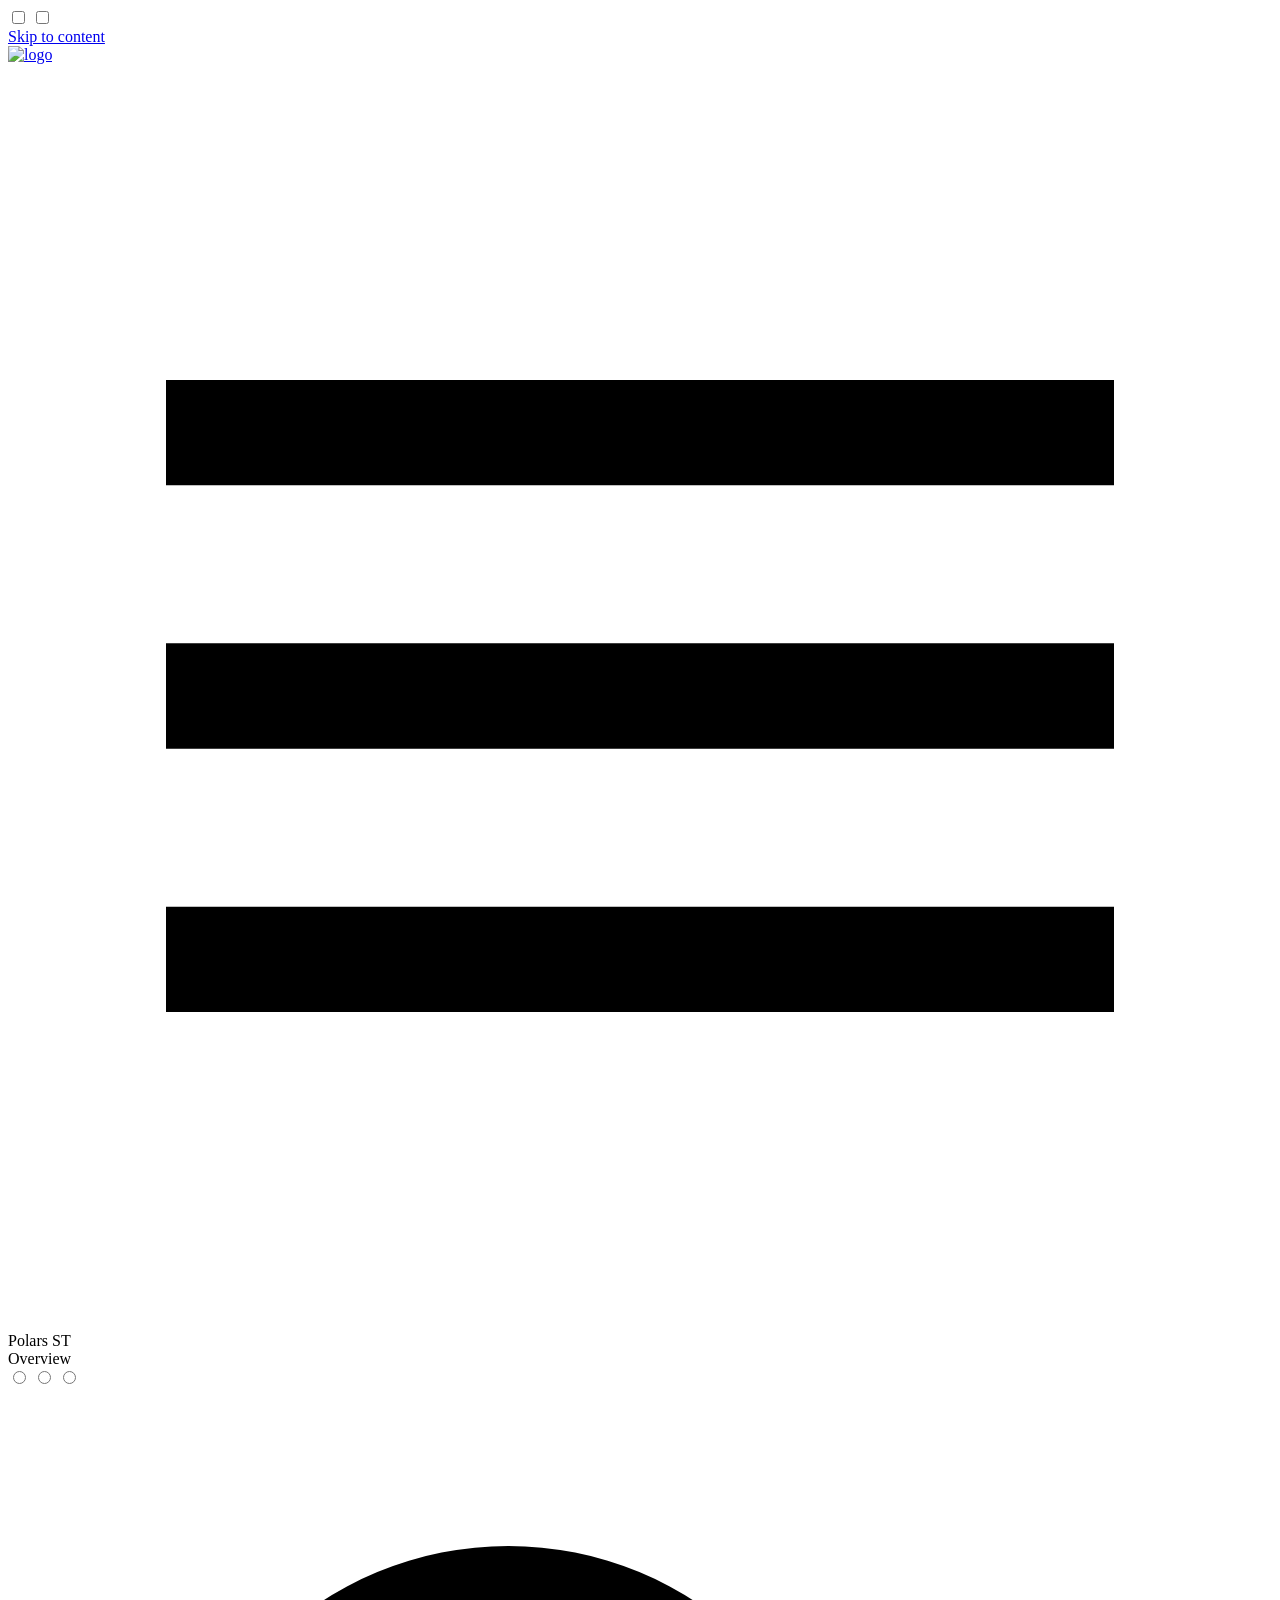
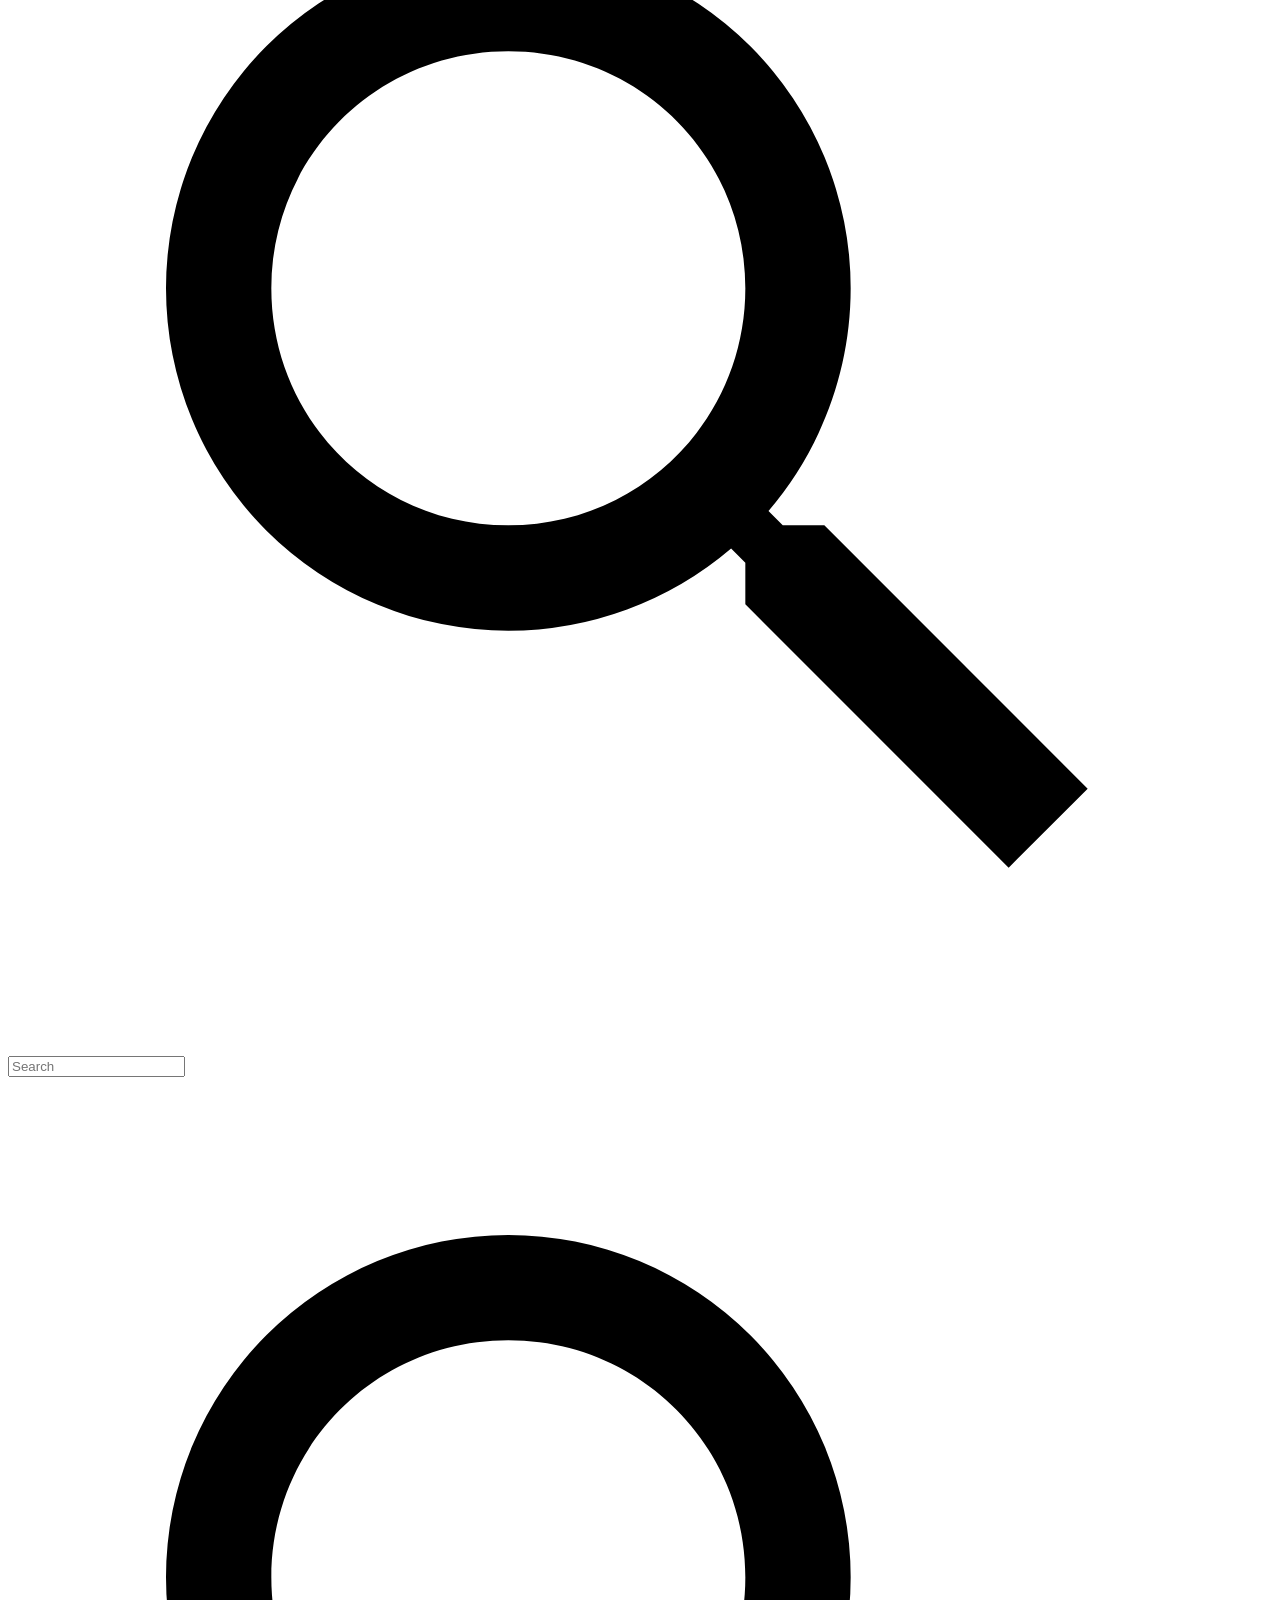
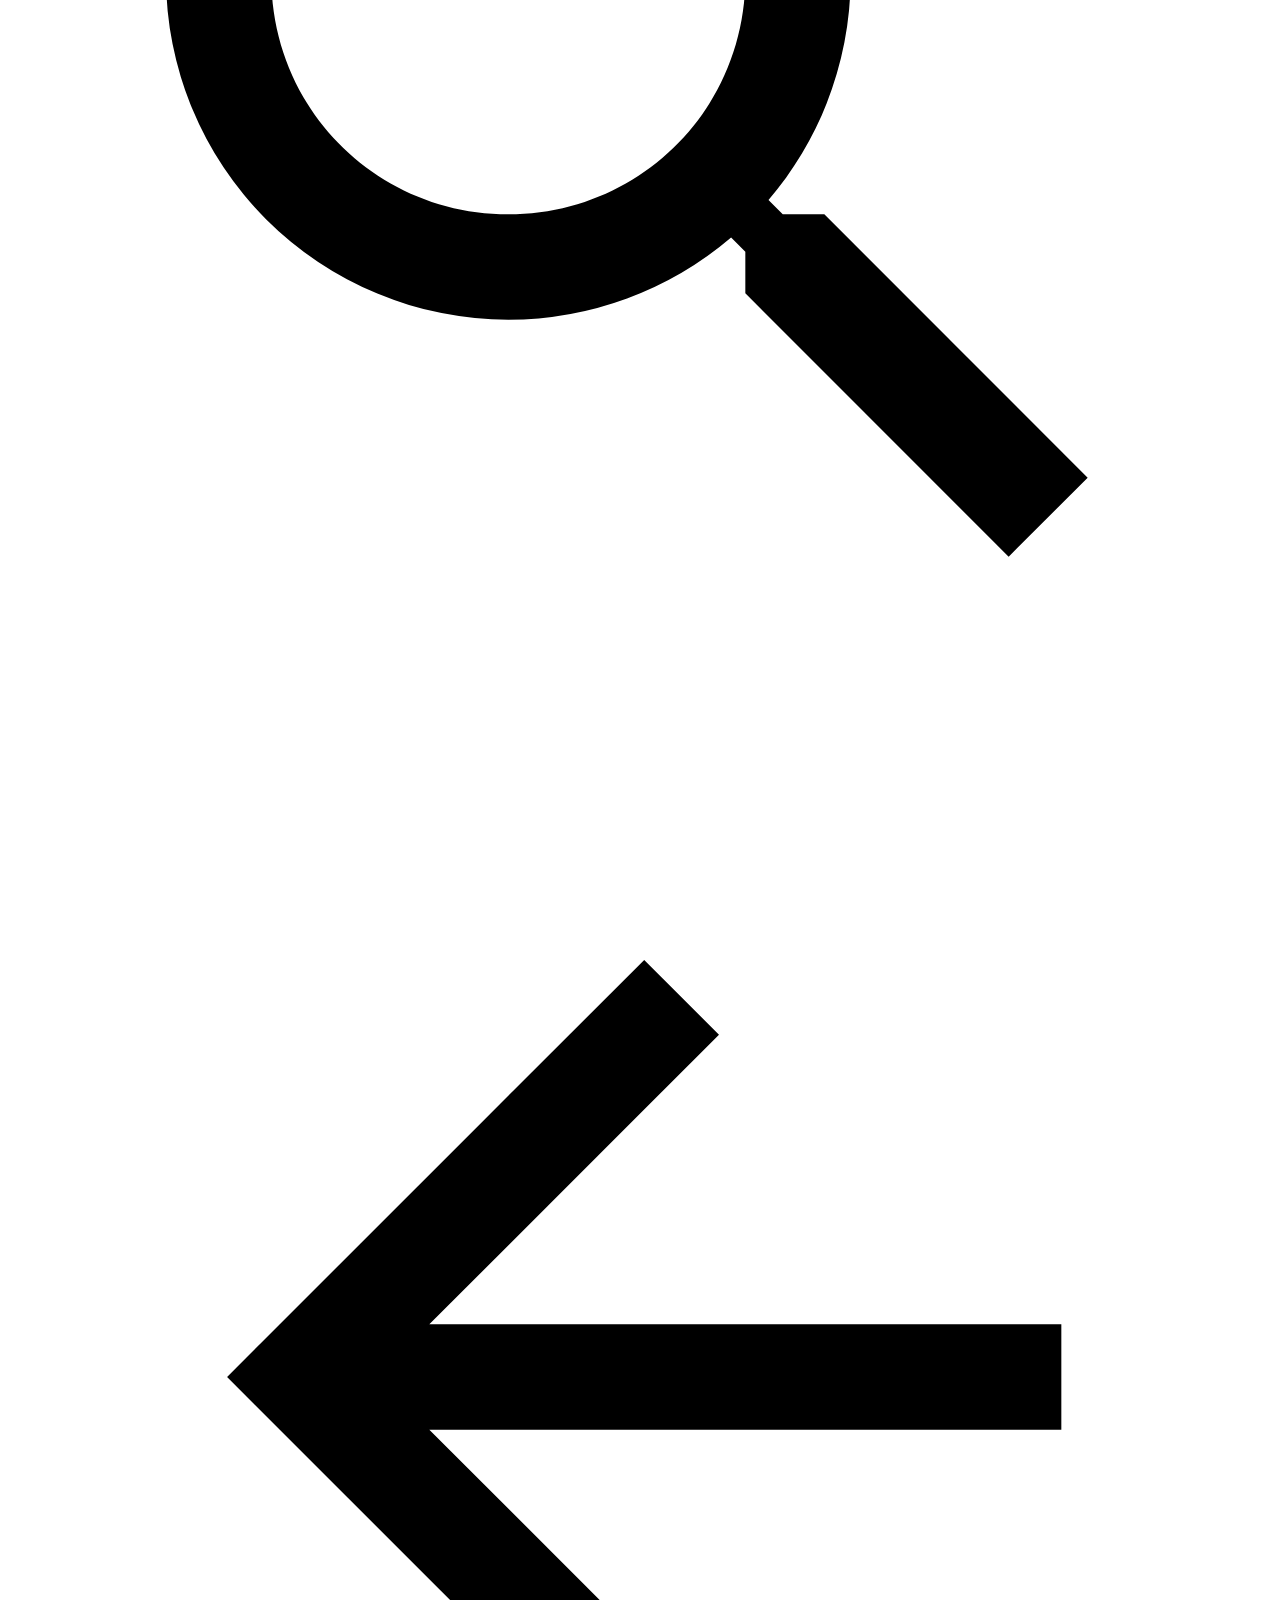
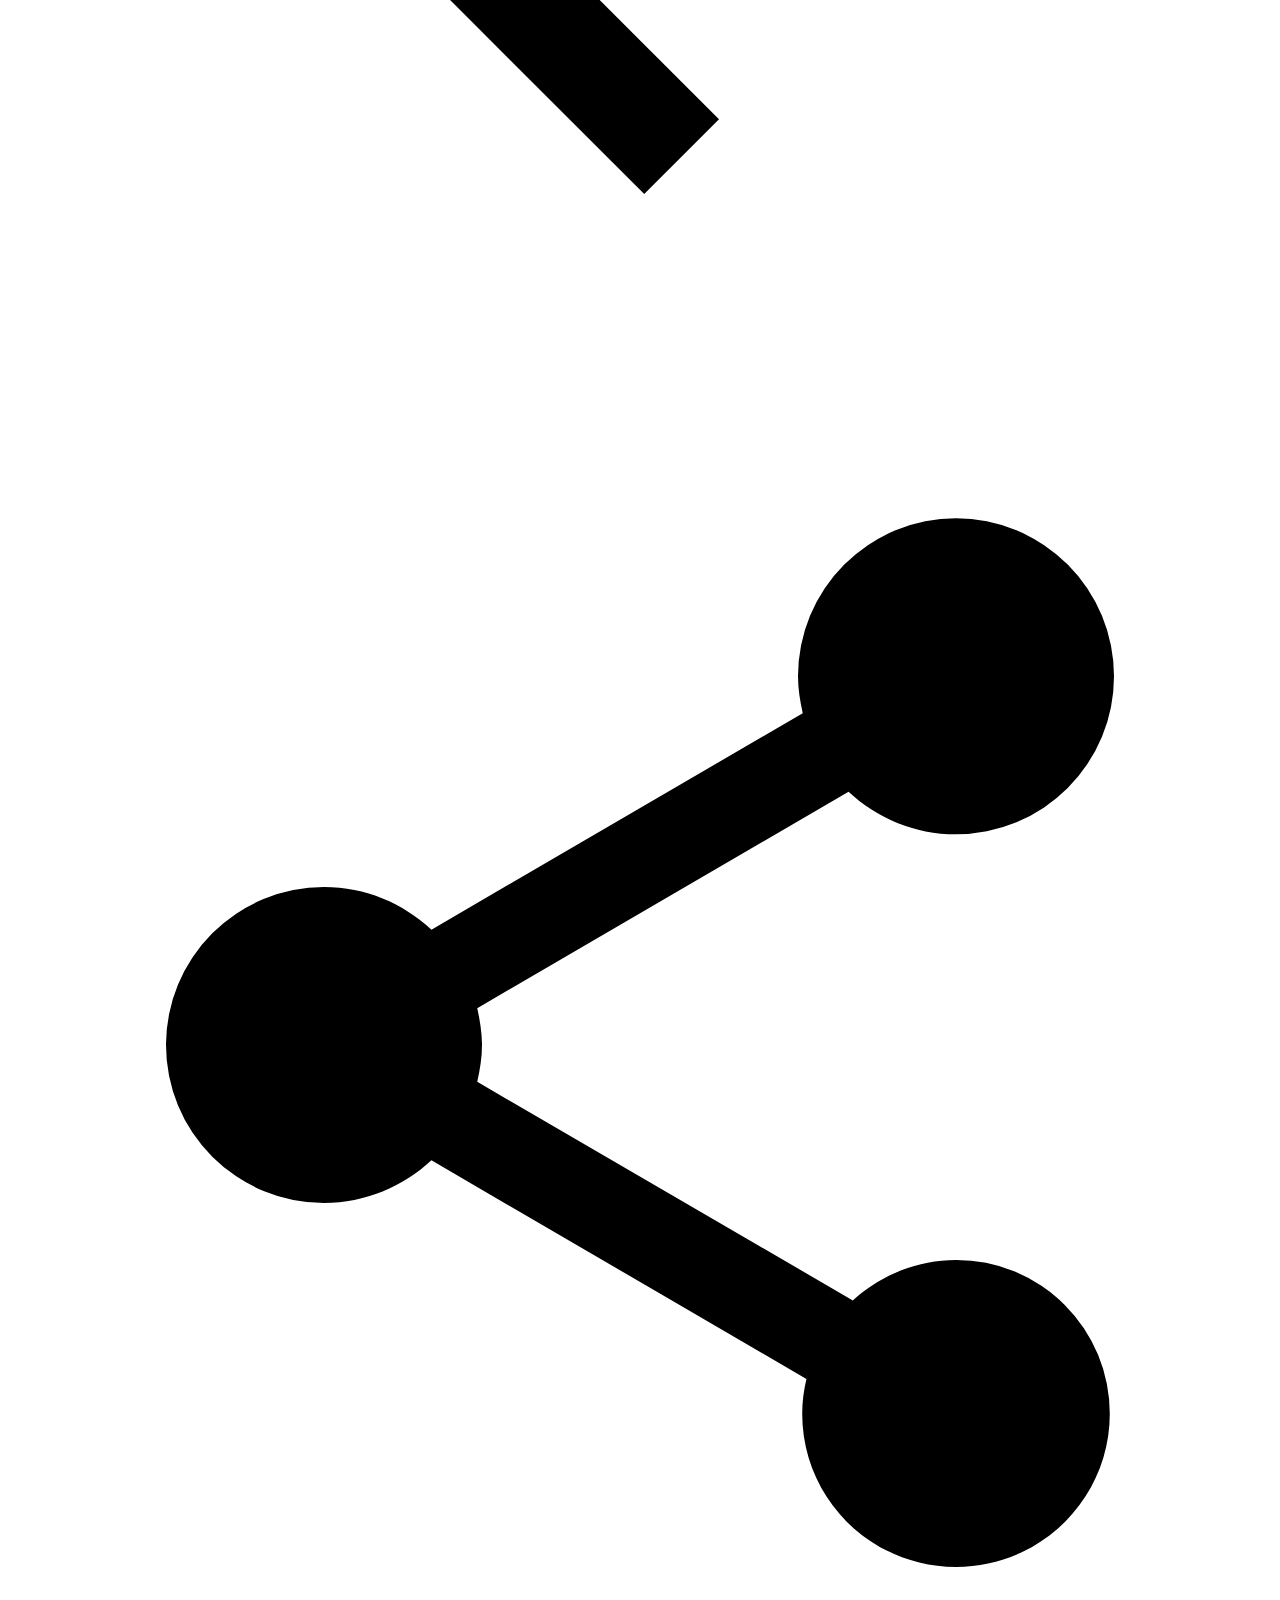
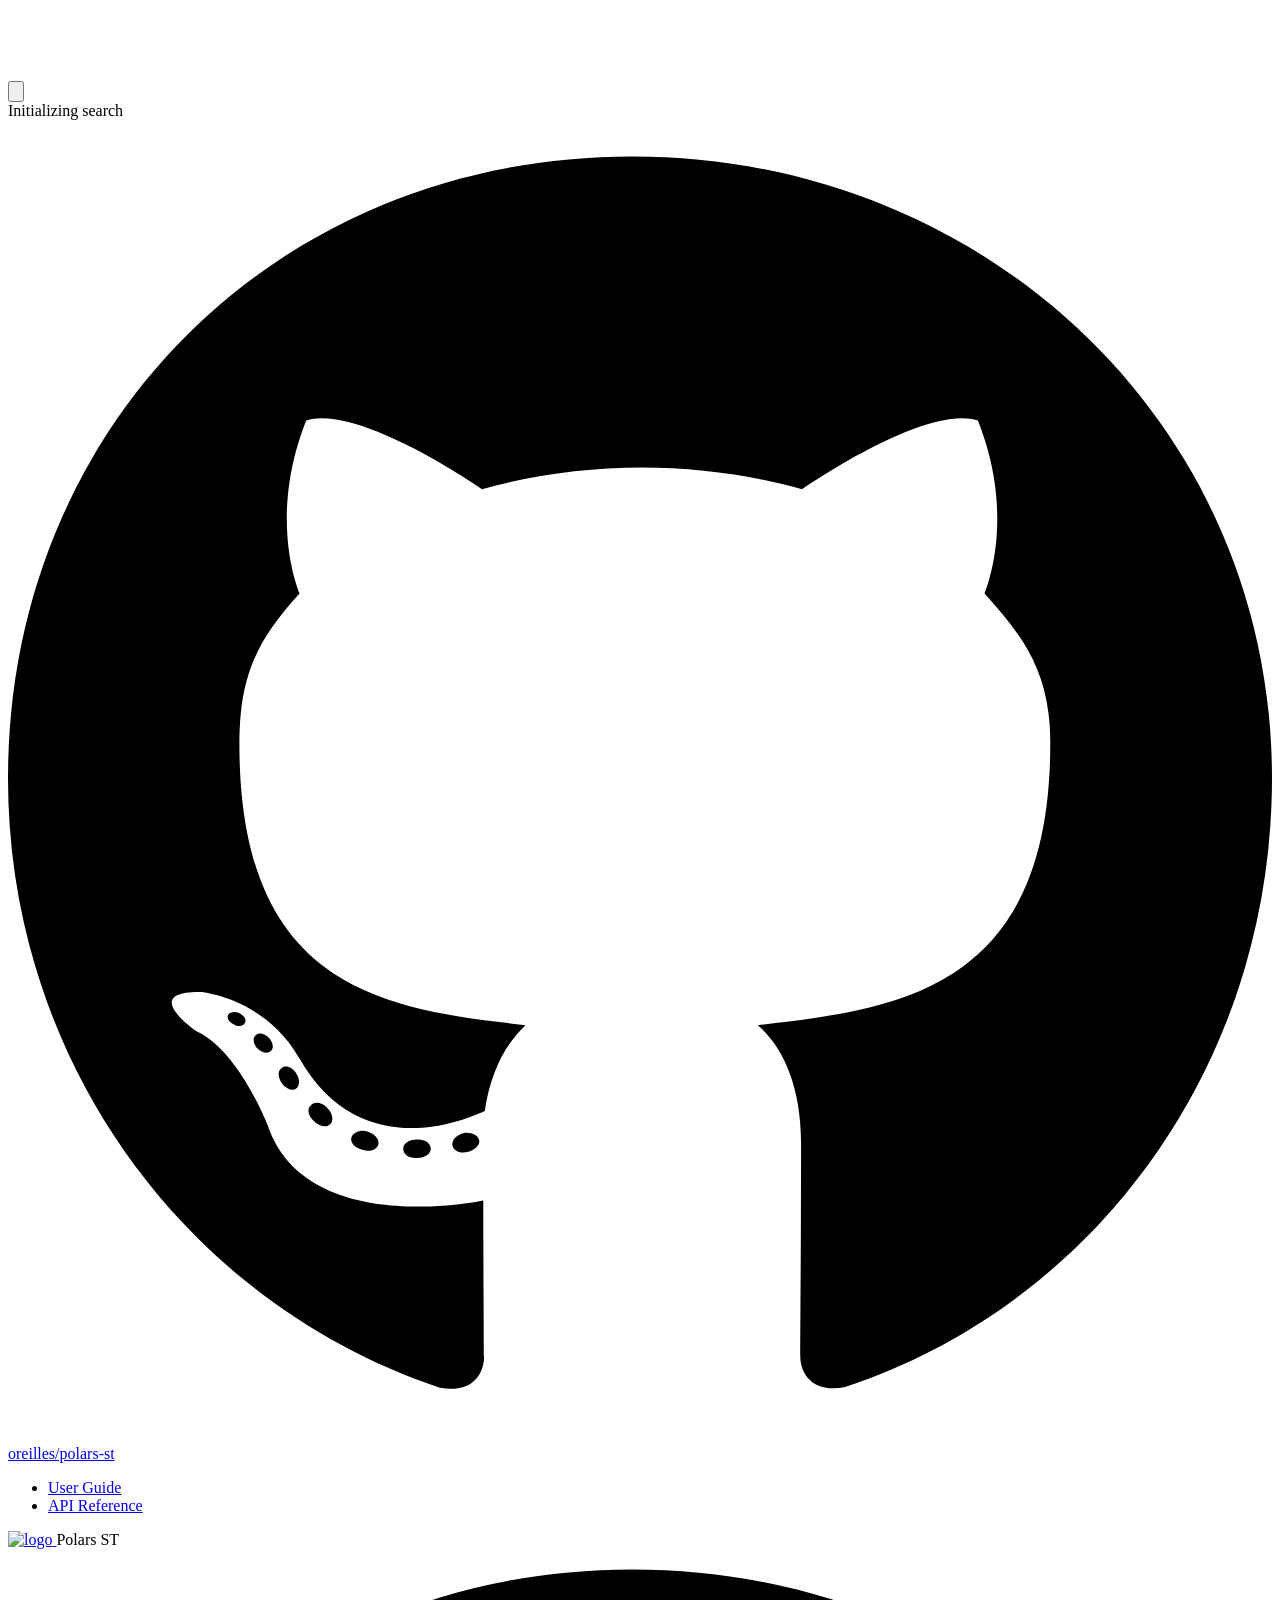
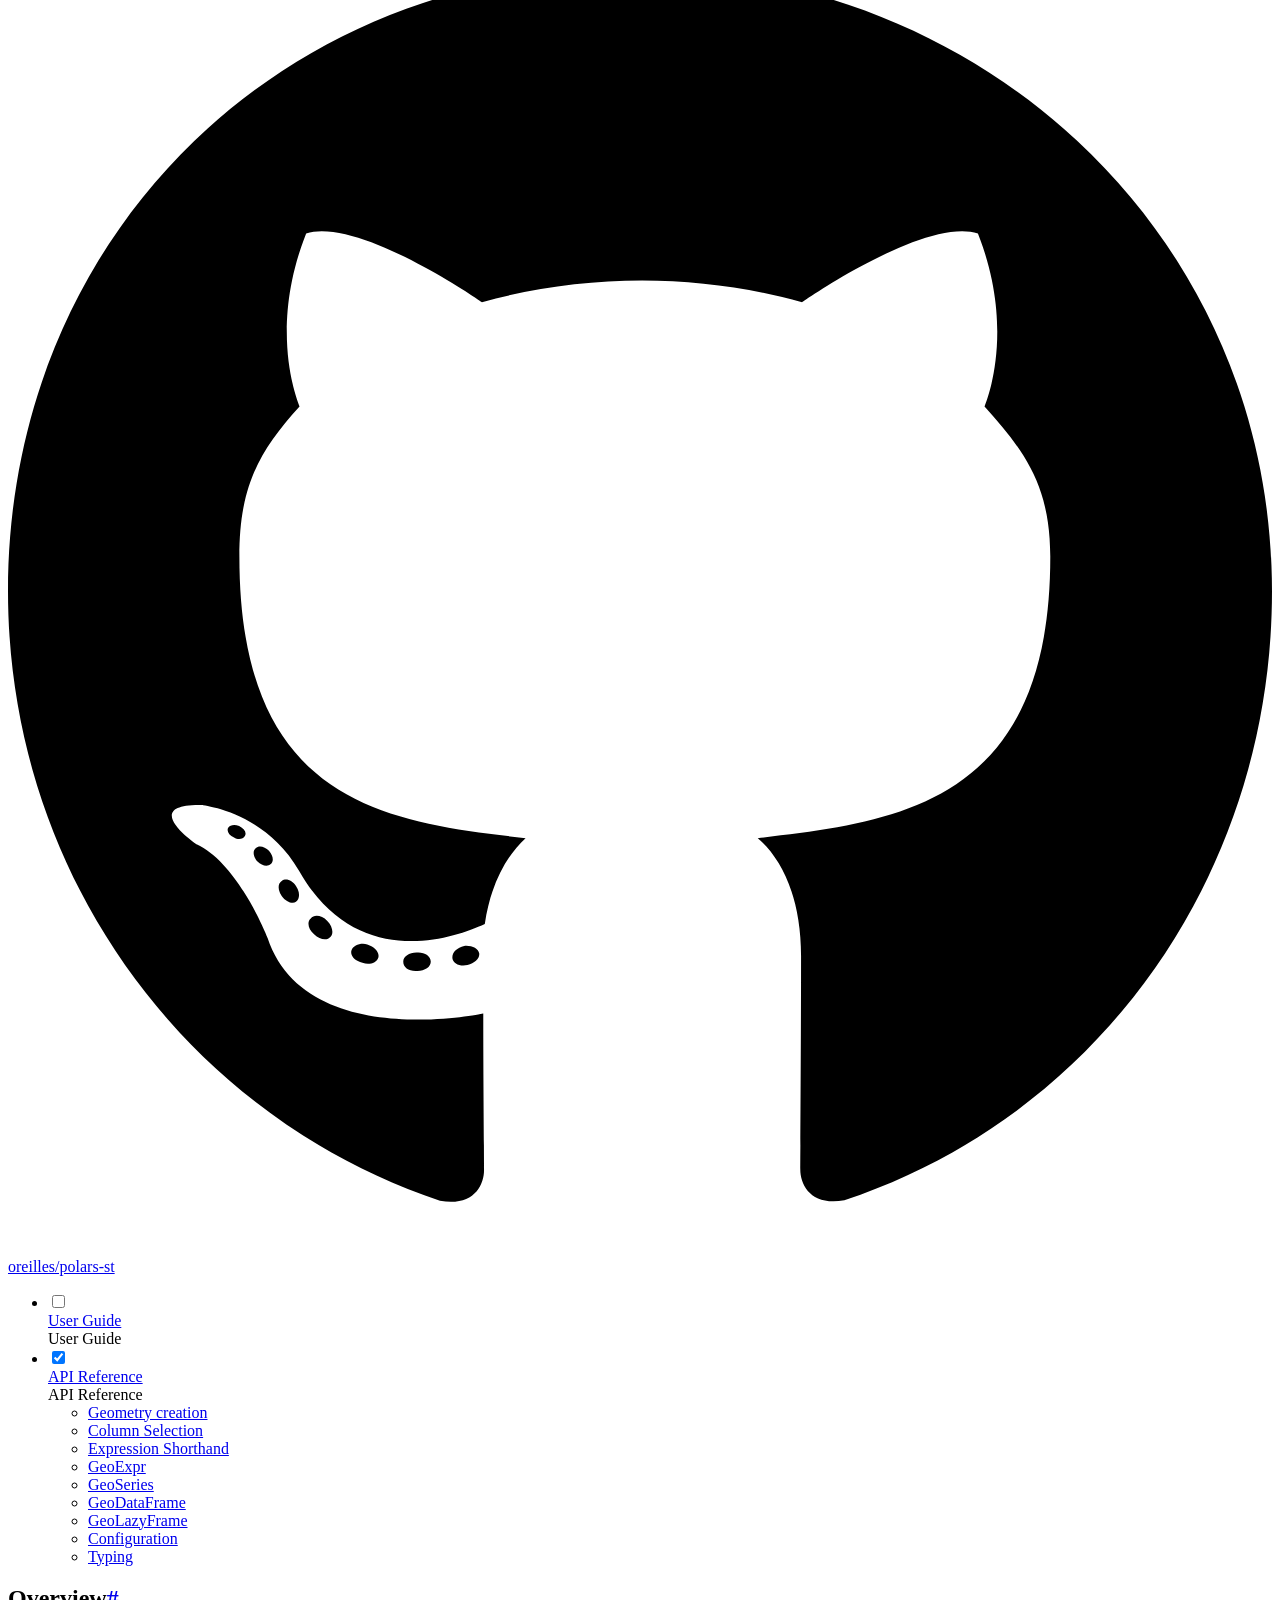
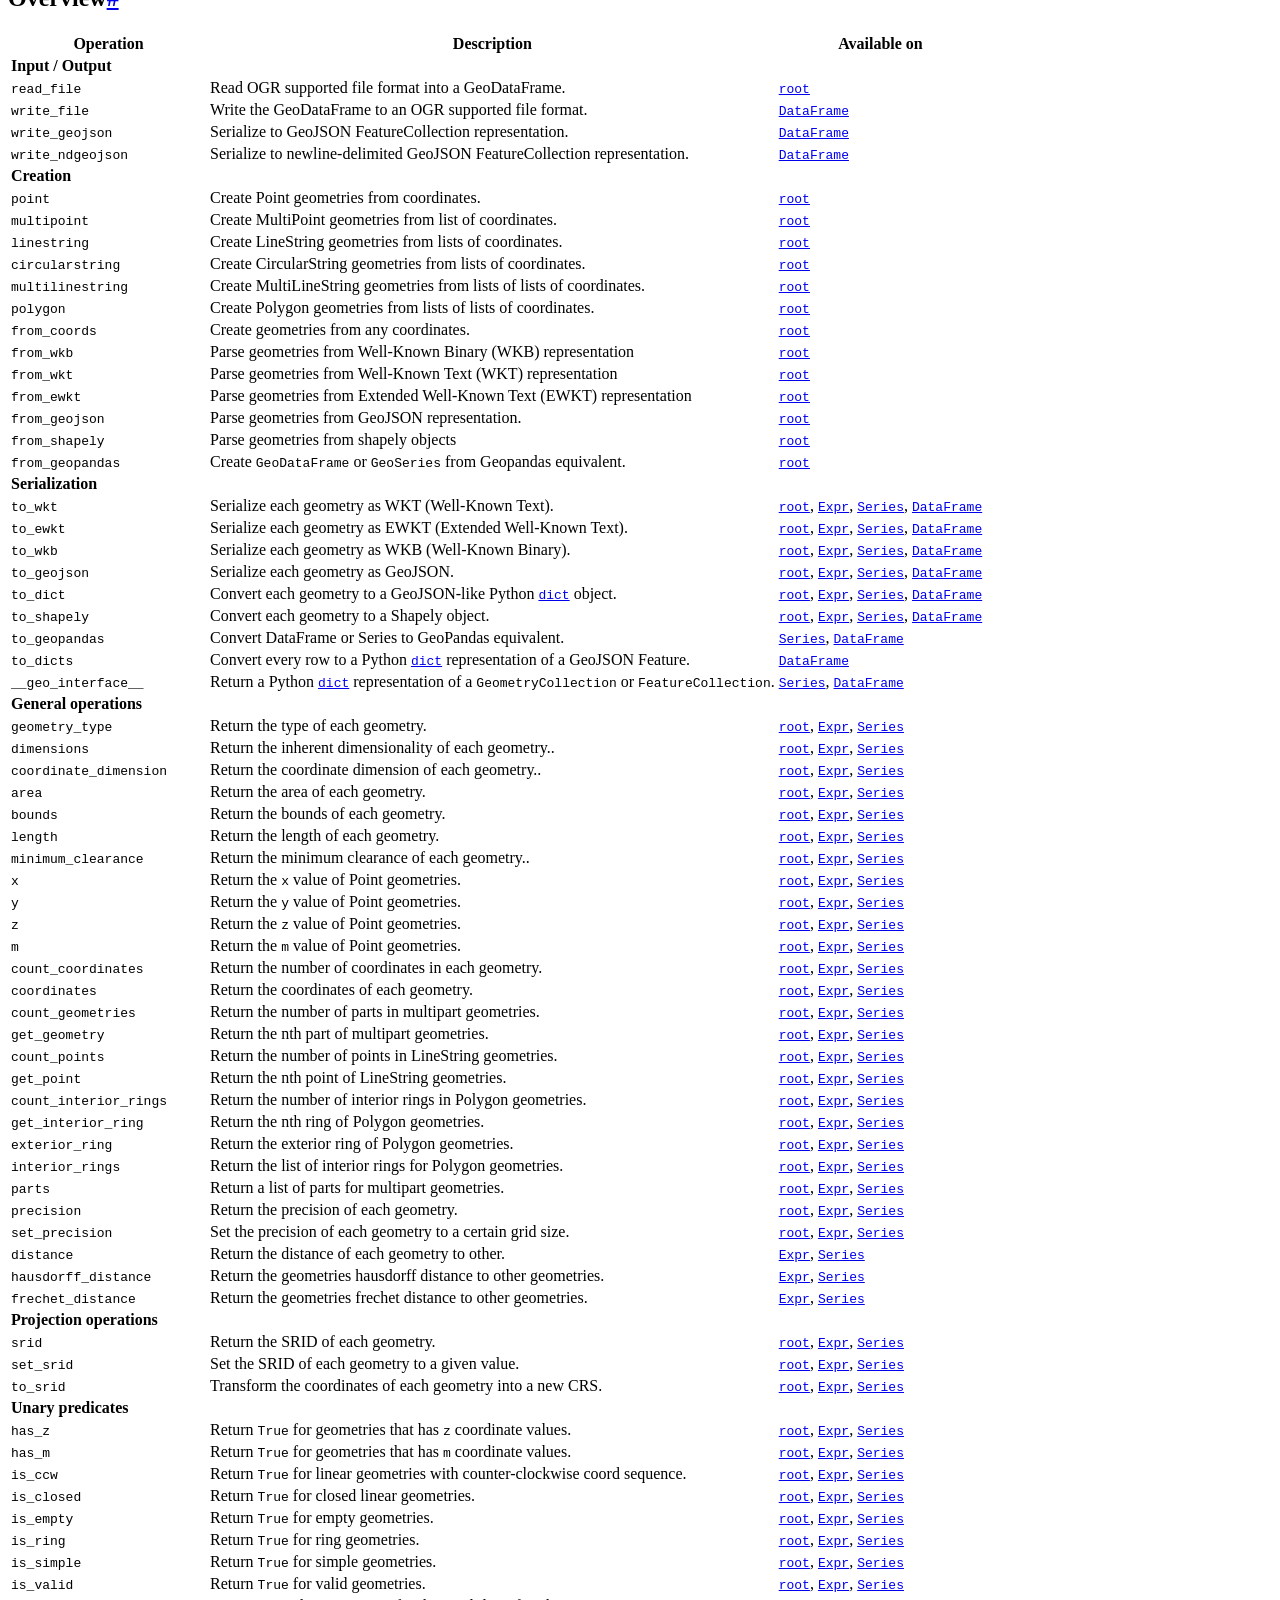
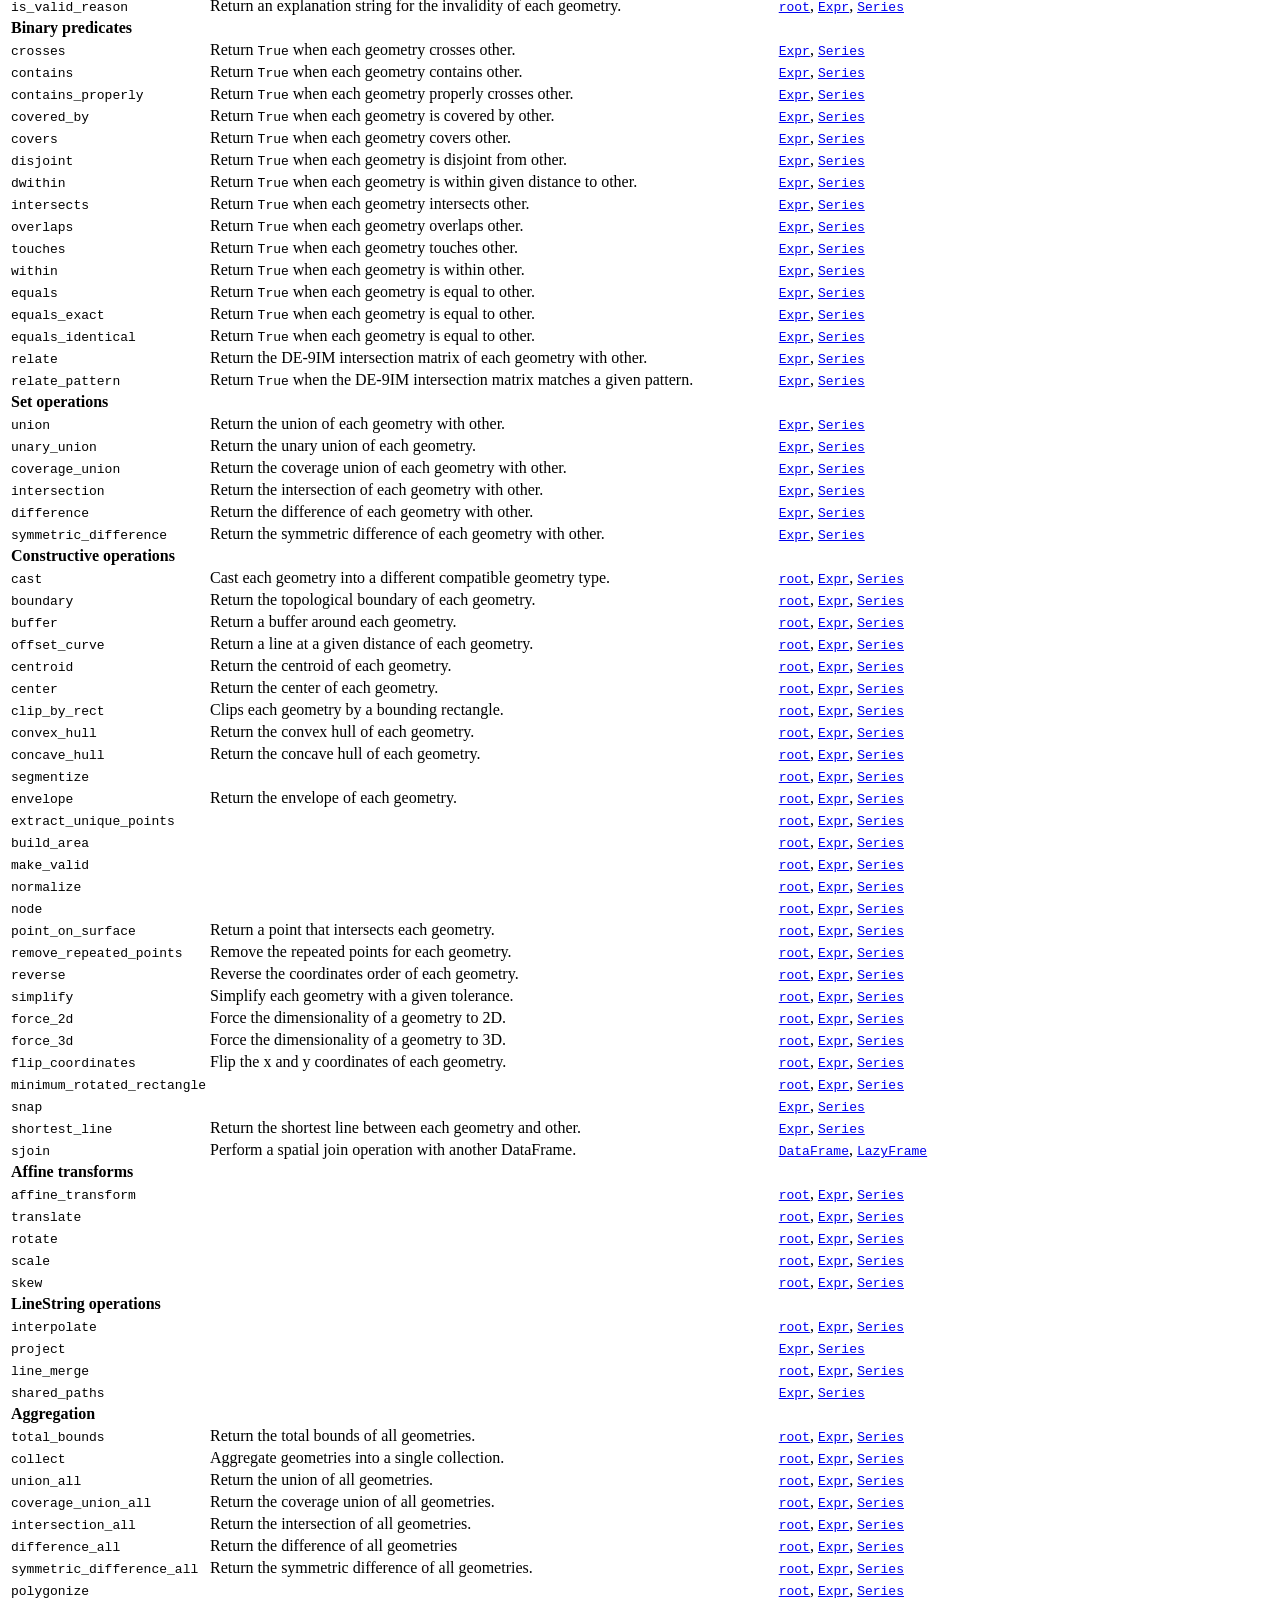
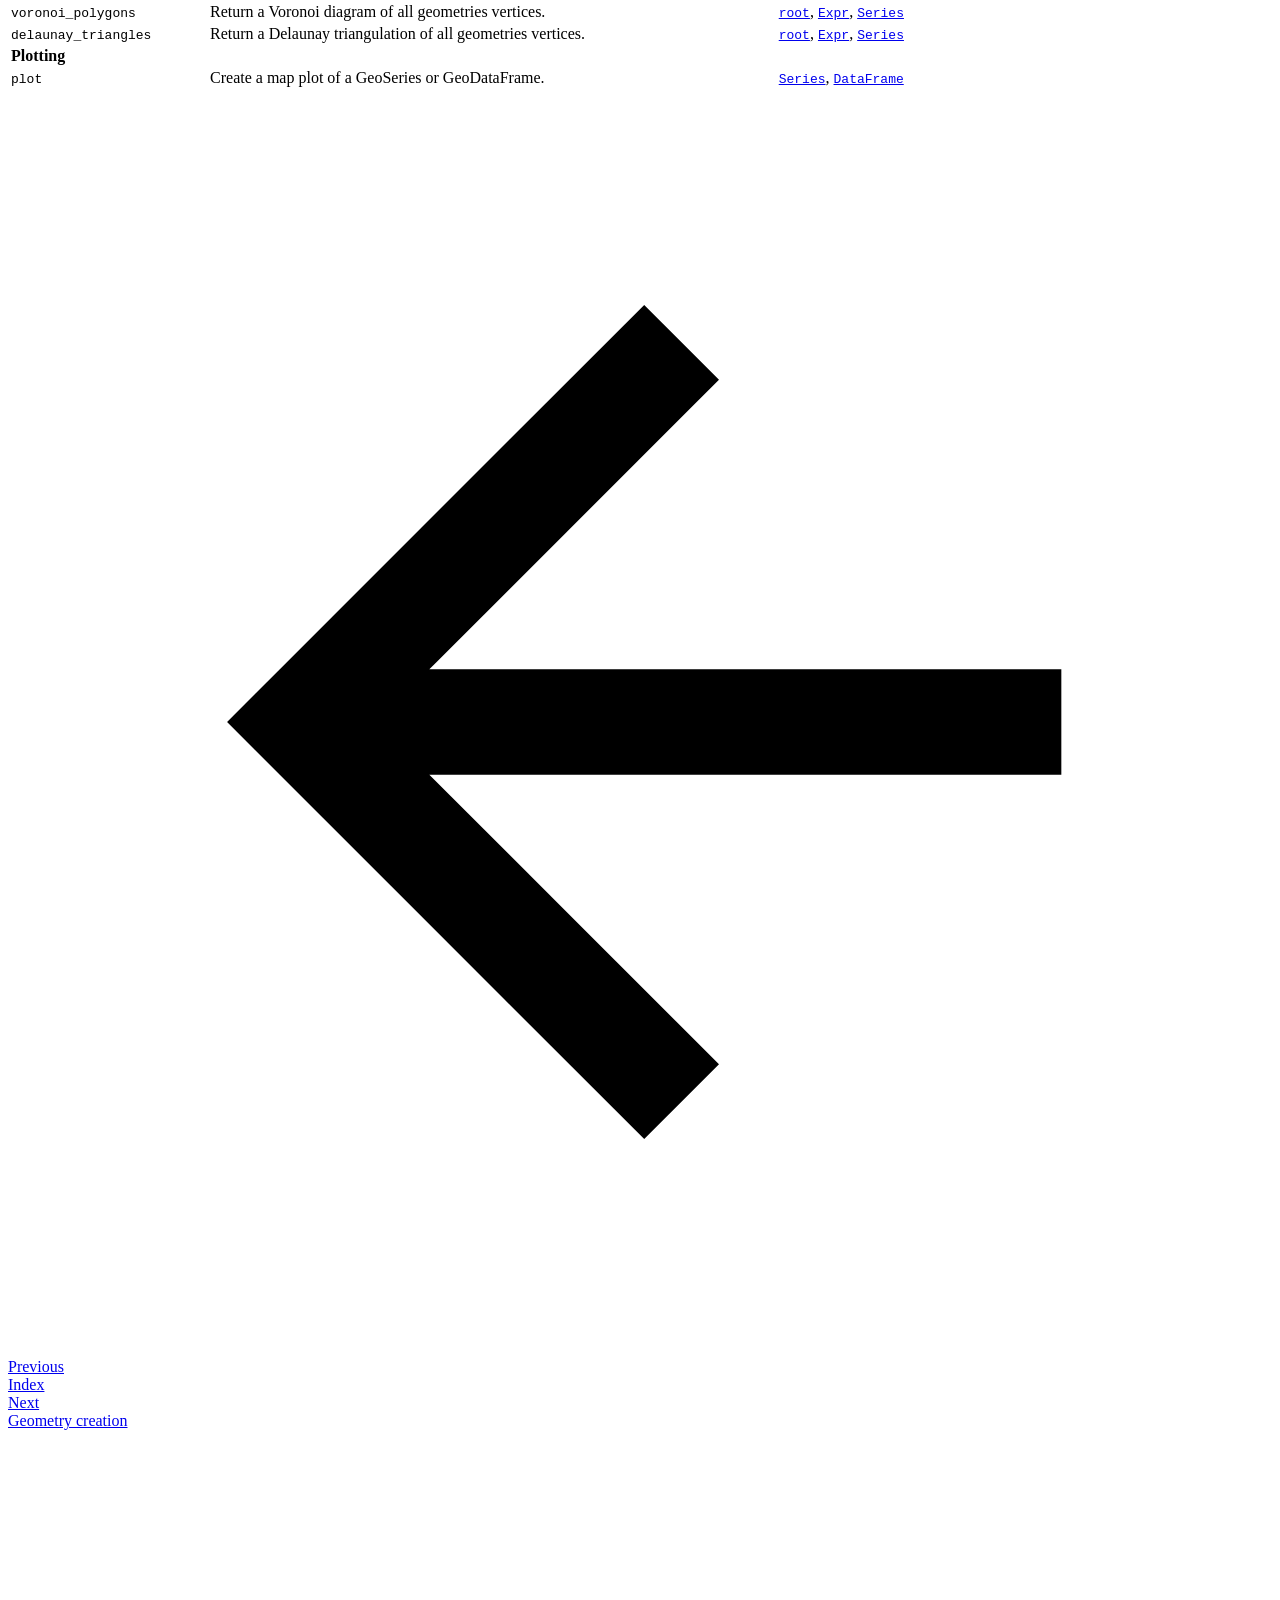
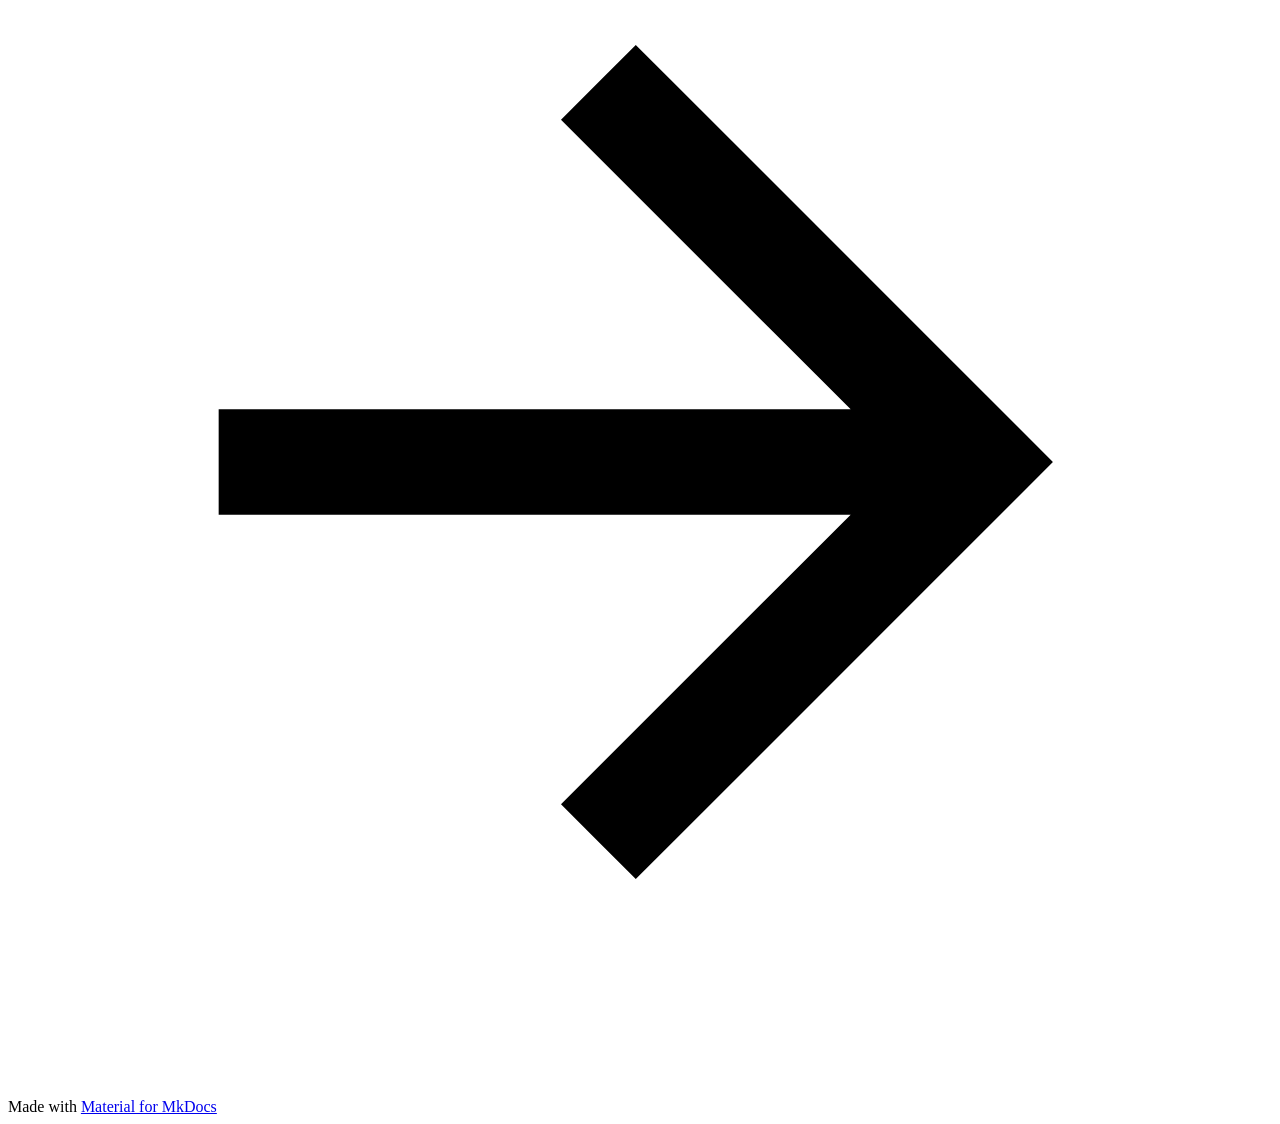
==== api-reference/index.html @ 63e25135 "Deployed 0e9f658 with MkDocs version: 1.6.1" ====
<!doctype html>
<html lang="en" class="no-js">
  <head>
    
      <meta charset="utf-8">
      <meta name="viewport" content="width=device-width,initial-scale=1">
      
        <meta name="description" content="Polars ST Documentation">
      
      
      
      
        <link rel="prev" href="..">
      
      
        <link rel="next" href="creation/">
      
      
      <link rel="icon" href="https://raw.githubusercontent.com/Oreilles/polars-st/main/assets/favicon.svg">
      <meta name="generator" content="mkdocs-1.6.1, mkdocs-material-9.6.9">
    
    
      
        <title>Overview - Polars ST</title>
      
    
    
      <link rel="stylesheet" href="../assets/stylesheets/main.4af4bdda.min.css">
      
        
        <link rel="stylesheet" href="../assets/stylesheets/palette.06af60db.min.css">
      
      


    
    
      
    
    
      
        
        
        <link rel="preconnect" href="https://fonts.gstatic.com" crossorigin>
        <link rel="stylesheet" href="https://fonts.googleapis.com/css?family=Roboto:300,300i,400,400i,700,700i%7CRoboto+Mono:400,400i,700,700i&display=fallback">
        <style>:root{--md-text-font:"Roboto";--md-code-font:"Roboto Mono"}</style>
      
    
    
      <link rel="stylesheet" href="../assets/_mkdocstrings.css">
    
      <link rel="stylesheet" href="../style.css">
    
    <script>__md_scope=new URL("..",location),__md_hash=e=>[...e].reduce(((e,_)=>(e<<5)-e+_.charCodeAt(0)),0),__md_get=(e,_=localStorage,t=__md_scope)=>JSON.parse(_.getItem(t.pathname+"."+e)),__md_set=(e,_,t=localStorage,a=__md_scope)=>{try{t.setItem(a.pathname+"."+e,JSON.stringify(_))}catch(e){}}</script>
    
      

    
    
    
  </head>
  
  
    
    
      
    
    
    
    
    <body dir="ltr" data-md-color-scheme="default" data-md-color-primary="custom" data-md-color-accent="indigo">
  
    
    <input class="md-toggle" data-md-toggle="drawer" type="checkbox" id="__drawer" autocomplete="off">
    <input class="md-toggle" data-md-toggle="search" type="checkbox" id="__search" autocomplete="off">
    <label class="md-overlay" for="__drawer"></label>
    <div data-md-component="skip">
      
        
        <a href="#overview" class="md-skip">
          Skip to content
        </a>
      
    </div>
    <div data-md-component="announce">
      
    </div>
    
    
      

<header class="md-header" data-md-component="header">
  <nav class="md-header__inner md-grid" aria-label="Header">
    <a href=".." title="Polars ST" class="md-header__button md-logo" aria-label="Polars ST" data-md-component="logo">
      
  <img src="https://raw.githubusercontent.com/Oreilles/polars-st/main/assets/logo-blank.svg" alt="logo">

    </a>
    <label class="md-header__button md-icon" for="__drawer">
      
      <svg xmlns="http://www.w3.org/2000/svg" viewBox="0 0 24 24"><path d="M3 6h18v2H3zm0 5h18v2H3zm0 5h18v2H3z"/></svg>
    </label>
    <div class="md-header__title" data-md-component="header-title">
      <div class="md-header__ellipsis">
        <div class="md-header__topic">
          <span class="md-ellipsis">
            Polars ST
          </span>
        </div>
        <div class="md-header__topic" data-md-component="header-topic">
          <span class="md-ellipsis">
            
              Overview
            
          </span>
        </div>
      </div>
    </div>
    
      
        <form class="md-header__option" data-md-component="palette">
  
    
    
    
    <input class="md-option" data-md-color-media="(prefers-color-scheme)" data-md-color-scheme="default" data-md-color-primary="custom" data-md-color-accent="indigo"  aria-label="Switch to light mode"  type="radio" name="__palette" id="__palette_0">
    
      <label class="md-header__button md-icon" title="Switch to light mode" for="__palette_1" hidden>
        <svg xmlns="http://www.w3.org/2000/svg" viewBox="0 0 24 24"><path d="m14.3 16-.7-2h-3.2l-.7 2H7.8L11 7h2l3.2 9zM20 8.69V4h-4.69L12 .69 8.69 4H4v4.69L.69 12 4 15.31V20h4.69L12 23.31 15.31 20H20v-4.69L23.31 12zm-9.15 3.96h2.3L12 9z"/></svg>
      </label>
    
  
    
    
    
    <input class="md-option" data-md-color-media="(prefers-color-scheme: light)" data-md-color-scheme="default" data-md-color-primary="custom" data-md-color-accent="indigo"  aria-label="Switch to dark mode"  type="radio" name="__palette" id="__palette_1">
    
      <label class="md-header__button md-icon" title="Switch to dark mode" for="__palette_2" hidden>
        <svg xmlns="http://www.w3.org/2000/svg" viewBox="0 0 24 24"><path d="M12 8a4 4 0 0 0-4 4 4 4 0 0 0 4 4 4 4 0 0 0 4-4 4 4 0 0 0-4-4m0 10a6 6 0 0 1-6-6 6 6 0 0 1 6-6 6 6 0 0 1 6 6 6 6 0 0 1-6 6m8-9.31V4h-4.69L12 .69 8.69 4H4v4.69L.69 12 4 15.31V20h4.69L12 23.31 15.31 20H20v-4.69L23.31 12z"/></svg>
      </label>
    
  
    
    
    
    <input class="md-option" data-md-color-media="(prefers-color-scheme: dark)" data-md-color-scheme="slate" data-md-color-primary="custom" data-md-color-accent="indigo"  aria-label="Switch to system preference"  type="radio" name="__palette" id="__palette_2">
    
      <label class="md-header__button md-icon" title="Switch to system preference" for="__palette_0" hidden>
        <svg xmlns="http://www.w3.org/2000/svg" viewBox="0 0 24 24"><path d="M12 18c-.89 0-1.74-.2-2.5-.55C11.56 16.5 13 14.42 13 12s-1.44-4.5-3.5-5.45C10.26 6.2 11.11 6 12 6a6 6 0 0 1 6 6 6 6 0 0 1-6 6m8-9.31V4h-4.69L12 .69 8.69 4H4v4.69L.69 12 4 15.31V20h4.69L12 23.31 15.31 20H20v-4.69L23.31 12z"/></svg>
      </label>
    
  
</form>
      
    
    
      <script>var palette=__md_get("__palette");if(palette&&palette.color){if("(prefers-color-scheme)"===palette.color.media){var media=matchMedia("(prefers-color-scheme: light)"),input=document.querySelector(media.matches?"[data-md-color-media='(prefers-color-scheme: light)']":"[data-md-color-media='(prefers-color-scheme: dark)']");palette.color.media=input.getAttribute("data-md-color-media"),palette.color.scheme=input.getAttribute("data-md-color-scheme"),palette.color.primary=input.getAttribute("data-md-color-primary"),palette.color.accent=input.getAttribute("data-md-color-accent")}for(var[key,value]of Object.entries(palette.color))document.body.setAttribute("data-md-color-"+key,value)}</script>
    
    
    
      <label class="md-header__button md-icon" for="__search">
        
        <svg xmlns="http://www.w3.org/2000/svg" viewBox="0 0 24 24"><path d="M9.5 3A6.5 6.5 0 0 1 16 9.5c0 1.61-.59 3.09-1.56 4.23l.27.27h.79l5 5-1.5 1.5-5-5v-.79l-.27-.27A6.52 6.52 0 0 1 9.5 16 6.5 6.5 0 0 1 3 9.5 6.5 6.5 0 0 1 9.5 3m0 2C7 5 5 7 5 9.5S7 14 9.5 14 14 12 14 9.5 12 5 9.5 5"/></svg>
      </label>
      <div class="md-search" data-md-component="search" role="dialog">
  <label class="md-search__overlay" for="__search"></label>
  <div class="md-search__inner" role="search">
    <form class="md-search__form" name="search">
      <input type="text" class="md-search__input" name="query" aria-label="Search" placeholder="Search" autocapitalize="off" autocorrect="off" autocomplete="off" spellcheck="false" data-md-component="search-query" required>
      <label class="md-search__icon md-icon" for="__search">
        
        <svg xmlns="http://www.w3.org/2000/svg" viewBox="0 0 24 24"><path d="M9.5 3A6.5 6.5 0 0 1 16 9.5c0 1.61-.59 3.09-1.56 4.23l.27.27h.79l5 5-1.5 1.5-5-5v-.79l-.27-.27A6.52 6.52 0 0 1 9.5 16 6.5 6.5 0 0 1 3 9.5 6.5 6.5 0 0 1 9.5 3m0 2C7 5 5 7 5 9.5S7 14 9.5 14 14 12 14 9.5 12 5 9.5 5"/></svg>
        
        <svg xmlns="http://www.w3.org/2000/svg" viewBox="0 0 24 24"><path d="M20 11v2H8l5.5 5.5-1.42 1.42L4.16 12l7.92-7.92L13.5 5.5 8 11z"/></svg>
      </label>
      <nav class="md-search__options" aria-label="Search">
        
          <a href="javascript:void(0)" class="md-search__icon md-icon" title="Share" aria-label="Share" data-clipboard data-clipboard-text="" data-md-component="search-share" tabindex="-1">
            
            <svg xmlns="http://www.w3.org/2000/svg" viewBox="0 0 24 24"><path d="M18 16.08c-.76 0-1.44.3-1.96.77L8.91 12.7c.05-.23.09-.46.09-.7s-.04-.47-.09-.7l7.05-4.11c.54.5 1.25.81 2.04.81a3 3 0 0 0 3-3 3 3 0 0 0-3-3 3 3 0 0 0-3 3c0 .24.04.47.09.7L8.04 9.81C7.5 9.31 6.79 9 6 9a3 3 0 0 0-3 3 3 3 0 0 0 3 3c.79 0 1.5-.31 2.04-.81l7.12 4.15c-.05.21-.08.43-.08.66 0 1.61 1.31 2.91 2.92 2.91s2.92-1.3 2.92-2.91A2.92 2.92 0 0 0 18 16.08"/></svg>
          </a>
        
        <button type="reset" class="md-search__icon md-icon" title="Clear" aria-label="Clear" tabindex="-1">
          
          <svg xmlns="http://www.w3.org/2000/svg" viewBox="0 0 24 24"><path d="M19 6.41 17.59 5 12 10.59 6.41 5 5 6.41 10.59 12 5 17.59 6.41 19 12 13.41 17.59 19 19 17.59 13.41 12z"/></svg>
        </button>
      </nav>
      
        <div class="md-search__suggest" data-md-component="search-suggest"></div>
      
    </form>
    <div class="md-search__output">
      <div class="md-search__scrollwrap" tabindex="0" data-md-scrollfix>
        <div class="md-search-result" data-md-component="search-result">
          <div class="md-search-result__meta">
            Initializing search
          </div>
          <ol class="md-search-result__list" role="presentation"></ol>
        </div>
      </div>
    </div>
  </div>
</div>
    
    
      <div class="md-header__source">
        <a href="https://github.com/oreilles/polars-st" title="Go to repository" class="md-source" data-md-component="source">
  <div class="md-source__icon md-icon">
    
    <svg xmlns="http://www.w3.org/2000/svg" viewBox="0 0 496 512"><!--! Font Awesome Free 6.7.2 by @fontawesome - https://fontawesome.com License - https://fontawesome.com/license/free (Icons: CC BY 4.0, Fonts: SIL OFL 1.1, Code: MIT License) Copyright 2024 Fonticons, Inc.--><path d="M165.9 397.4c0 2-2.3 3.6-5.2 3.6-3.3.3-5.6-1.3-5.6-3.6 0-2 2.3-3.6 5.2-3.6 3-.3 5.6 1.3 5.6 3.6m-31.1-4.5c-.7 2 1.3 4.3 4.3 4.9 2.6 1 5.6 0 6.2-2s-1.3-4.3-4.3-5.2c-2.6-.7-5.5.3-6.2 2.3m44.2-1.7c-2.9.7-4.9 2.6-4.6 4.9.3 2 2.9 3.3 5.9 2.6 2.9-.7 4.9-2.6 4.6-4.6-.3-1.9-3-3.2-5.9-2.9M244.8 8C106.1 8 0 113.3 0 252c0 110.9 69.8 205.8 169.5 239.2 12.8 2.3 17.3-5.6 17.3-12.1 0-6.2-.3-40.4-.3-61.4 0 0-70 15-84.7-29.8 0 0-11.4-29.1-27.8-36.6 0 0-22.9-15.7 1.6-15.4 0 0 24.9 2 38.6 25.8 21.9 38.6 58.6 27.5 72.9 20.9 2.3-16 8.8-27.1 16-33.7-55.9-6.2-112.3-14.3-112.3-110.5 0-27.5 7.6-41.3 23.6-58.9-2.6-6.5-11.1-33.3 2.6-67.9 20.9-6.5 69 27 69 27 20-5.6 41.5-8.5 62.8-8.5s42.8 2.9 62.8 8.5c0 0 48.1-33.6 69-27 13.7 34.7 5.2 61.4 2.6 67.9 16 17.7 25.8 31.5 25.8 58.9 0 96.5-58.9 104.2-114.8 110.5 9.2 7.9 17 22.9 17 46.4 0 33.7-.3 75.4-.3 83.6 0 6.5 4.6 14.4 17.3 12.1C428.2 457.8 496 362.9 496 252 496 113.3 383.5 8 244.8 8M97.2 352.9c-1.3 1-1 3.3.7 5.2 1.6 1.6 3.9 2.3 5.2 1 1.3-1 1-3.3-.7-5.2-1.6-1.6-3.9-2.3-5.2-1m-10.8-8.1c-.7 1.3.3 2.9 2.3 3.9 1.6 1 3.6.7 4.3-.7.7-1.3-.3-2.9-2.3-3.9-2-.6-3.6-.3-4.3.7m32.4 35.6c-1.6 1.3-1 4.3 1.3 6.2 2.3 2.3 5.2 2.6 6.5 1 1.3-1.3.7-4.3-1.3-6.2-2.2-2.3-5.2-2.6-6.5-1m-11.4-14.7c-1.6 1-1.6 3.6 0 5.9s4.3 3.3 5.6 2.3c1.6-1.3 1.6-3.9 0-6.2-1.4-2.3-4-3.3-5.6-2"/></svg>
  </div>
  <div class="md-source__repository">
    oreilles/polars-st
  </div>
</a>
      </div>
    
  </nav>
  
</header>
    
    <div class="md-container" data-md-component="container">
      
      
        
          
            
<nav class="md-tabs" aria-label="Tabs" data-md-component="tabs">
  <div class="md-grid">
    <ul class="md-tabs__list">
      
        
  
  
  
    
    
      <li class="md-tabs__item">
        <a href=".." class="md-tabs__link">
          
  
    
  
  User Guide

        </a>
      </li>
    
  

      
        
  
  
    
  
  
    
    
      <li class="md-tabs__item md-tabs__item--active">
        <a href="./" class="md-tabs__link">
          
  
    
  
  API Reference

        </a>
      </li>
    
  

      
    </ul>
  </div>
</nav>
          
        
      
      <main class="md-main" data-md-component="main">
        <div class="md-main__inner md-grid">
          
            
              
                
              
              <div class="md-sidebar md-sidebar--primary" data-md-component="sidebar" data-md-type="navigation" >
                <div class="md-sidebar__scrollwrap">
                  <div class="md-sidebar__inner">
                    


  


<nav class="md-nav md-nav--primary md-nav--lifted" aria-label="Navigation" data-md-level="0">
  <label class="md-nav__title" for="__drawer">
    <a href=".." title="Polars ST" class="md-nav__button md-logo" aria-label="Polars ST" data-md-component="logo">
      
  <img src="https://raw.githubusercontent.com/Oreilles/polars-st/main/assets/logo-blank.svg" alt="logo">

    </a>
    Polars ST
  </label>
  
    <div class="md-nav__source">
      <a href="https://github.com/oreilles/polars-st" title="Go to repository" class="md-source" data-md-component="source">
  <div class="md-source__icon md-icon">
    
    <svg xmlns="http://www.w3.org/2000/svg" viewBox="0 0 496 512"><!--! Font Awesome Free 6.7.2 by @fontawesome - https://fontawesome.com License - https://fontawesome.com/license/free (Icons: CC BY 4.0, Fonts: SIL OFL 1.1, Code: MIT License) Copyright 2024 Fonticons, Inc.--><path d="M165.9 397.4c0 2-2.3 3.6-5.2 3.6-3.3.3-5.6-1.3-5.6-3.6 0-2 2.3-3.6 5.2-3.6 3-.3 5.6 1.3 5.6 3.6m-31.1-4.5c-.7 2 1.3 4.3 4.3 4.9 2.6 1 5.6 0 6.2-2s-1.3-4.3-4.3-5.2c-2.6-.7-5.5.3-6.2 2.3m44.2-1.7c-2.9.7-4.9 2.6-4.6 4.9.3 2 2.9 3.3 5.9 2.6 2.9-.7 4.9-2.6 4.6-4.6-.3-1.9-3-3.2-5.9-2.9M244.8 8C106.1 8 0 113.3 0 252c0 110.9 69.8 205.8 169.5 239.2 12.8 2.3 17.3-5.6 17.3-12.1 0-6.2-.3-40.4-.3-61.4 0 0-70 15-84.7-29.8 0 0-11.4-29.1-27.8-36.6 0 0-22.9-15.7 1.6-15.4 0 0 24.9 2 38.6 25.8 21.9 38.6 58.6 27.5 72.9 20.9 2.3-16 8.8-27.1 16-33.7-55.9-6.2-112.3-14.3-112.3-110.5 0-27.5 7.6-41.3 23.6-58.9-2.6-6.5-11.1-33.3 2.6-67.9 20.9-6.5 69 27 69 27 20-5.6 41.5-8.5 62.8-8.5s42.8 2.9 62.8 8.5c0 0 48.1-33.6 69-27 13.7 34.7 5.2 61.4 2.6 67.9 16 17.7 25.8 31.5 25.8 58.9 0 96.5-58.9 104.2-114.8 110.5 9.2 7.9 17 22.9 17 46.4 0 33.7-.3 75.4-.3 83.6 0 6.5 4.6 14.4 17.3 12.1C428.2 457.8 496 362.9 496 252 496 113.3 383.5 8 244.8 8M97.2 352.9c-1.3 1-1 3.3.7 5.2 1.6 1.6 3.9 2.3 5.2 1 1.3-1 1-3.3-.7-5.2-1.6-1.6-3.9-2.3-5.2-1m-10.8-8.1c-.7 1.3.3 2.9 2.3 3.9 1.6 1 3.6.7 4.3-.7.7-1.3-.3-2.9-2.3-3.9-2-.6-3.6-.3-4.3.7m32.4 35.6c-1.6 1.3-1 4.3 1.3 6.2 2.3 2.3 5.2 2.6 6.5 1 1.3-1.3.7-4.3-1.3-6.2-2.2-2.3-5.2-2.6-6.5-1m-11.4-14.7c-1.6 1-1.6 3.6 0 5.9s4.3 3.3 5.6 2.3c1.6-1.3 1.6-3.9 0-6.2-1.4-2.3-4-3.3-5.6-2"/></svg>
  </div>
  <div class="md-source__repository">
    oreilles/polars-st
  </div>
</a>
    </div>
  
  <ul class="md-nav__list" data-md-scrollfix>
    
      
      
  
  
  
  
    
    
      
        
          
        
      
    
    
      
      
    
    
    <li class="md-nav__item md-nav__item--nested">
      
        
        
        <input class="md-nav__toggle md-toggle " type="checkbox" id="__nav_1" >
        
          
          
          <div class="md-nav__link md-nav__container">
            <a href=".." class="md-nav__link ">
              
  
  <span class="md-ellipsis">
    User Guide
    
  </span>
  

            </a>
            
          </div>
        
        <nav class="md-nav" data-md-level="1" aria-labelledby="__nav_1_label" aria-expanded="false">
          <label class="md-nav__title" for="__nav_1">
            <span class="md-nav__icon md-icon"></span>
            User Guide
          </label>
          <ul class="md-nav__list" data-md-scrollfix>
            
              
            
          </ul>
        </nav>
      
    </li>
  

    
      
      
  
  
    
  
  
  
    
    
      
        
          
        
      
        
      
        
      
        
      
        
      
        
      
        
      
        
      
        
      
        
      
    
    
      
        
        
      
      
    
    
    <li class="md-nav__item md-nav__item--active md-nav__item--section md-nav__item--nested">
      
        
        
        <input class="md-nav__toggle md-toggle " type="checkbox" id="__nav_2" checked>
        
          
          
          <div class="md-nav__link md-nav__container">
            <a href="./" class="md-nav__link md-nav__link--active">
              
  
  <span class="md-ellipsis">
    API Reference
    
  </span>
  

            </a>
            
              
              <label class="md-nav__link md-nav__link--active" for="__nav_2" id="__nav_2_label" tabindex="">
                <span class="md-nav__icon md-icon"></span>
              </label>
            
          </div>
        
        <nav class="md-nav" data-md-level="1" aria-labelledby="__nav_2_label" aria-expanded="true">
          <label class="md-nav__title" for="__nav_2">
            <span class="md-nav__icon md-icon"></span>
            API Reference
          </label>
          <ul class="md-nav__list" data-md-scrollfix>
            
              
            
              
                
  
  
  
  
    <li class="md-nav__item">
      <a href="creation/" class="md-nav__link">
        
  
  <span class="md-ellipsis">
    Geometry creation
    
  </span>
  

      </a>
    </li>
  

              
            
              
                
  
  
  
  
    <li class="md-nav__item">
      <a href="columns/" class="md-nav__link">
        
  
  <span class="md-ellipsis">
    Column Selection
    
  </span>
  

      </a>
    </li>
  

              
            
              
                
  
  
  
  
    <li class="md-nav__item">
      <a href="sugar/" class="md-nav__link">
        
  
  <span class="md-ellipsis">
    Expression Shorthand
    
  </span>
  

      </a>
    </li>
  

              
            
              
                
  
  
  
  
    <li class="md-nav__item">
      <a href="geoexpr/" class="md-nav__link">
        
  
  <span class="md-ellipsis">
    GeoExpr
    
  </span>
  

      </a>
    </li>
  

              
            
              
                
  
  
  
  
    <li class="md-nav__item">
      <a href="geoseries/" class="md-nav__link">
        
  
  <span class="md-ellipsis">
    GeoSeries
    
  </span>
  

      </a>
    </li>
  

              
            
              
                
  
  
  
  
    <li class="md-nav__item">
      <a href="geodataframe/" class="md-nav__link">
        
  
  <span class="md-ellipsis">
    GeoDataFrame
    
  </span>
  

      </a>
    </li>
  

              
            
              
                
  
  
  
  
    <li class="md-nav__item">
      <a href="geolazyframe/" class="md-nav__link">
        
  
  <span class="md-ellipsis">
    GeoLazyFrame
    
  </span>
  

      </a>
    </li>
  

              
            
              
                
  
  
  
  
    <li class="md-nav__item">
      <a href="config/" class="md-nav__link">
        
  
  <span class="md-ellipsis">
    Configuration
    
  </span>
  

      </a>
    </li>
  

              
            
              
                
  
  
  
  
    <li class="md-nav__item">
      <a href="typing/" class="md-nav__link">
        
  
  <span class="md-ellipsis">
    Typing
    
  </span>
  

      </a>
    </li>
  

              
            
          </ul>
        </nav>
      
    </li>
  

    
  </ul>
</nav>
                  </div>
                </div>
              </div>
            
            
              
                
              
              <div class="md-sidebar md-sidebar--secondary" data-md-component="sidebar" data-md-type="toc" hidden>
                <div class="md-sidebar__scrollwrap">
                  <div class="md-sidebar__inner">
                    

<nav class="md-nav md-nav--secondary" aria-label="Table of contents">
  
  
  
    
  
  
</nav>
                  </div>
                </div>
              </div>
            
          
          
            <div class="md-content" data-md-component="content">
              <article class="md-content__inner md-typeset">
                
                  
  



  
  


<h1 id="overview">Overview<a class="headerlink" href="#overview" title="Permanent link">#</a></h1>
<table>
<thead>
<tr>
<th>Operation</th>
<th>Description</th>
<th>Available on</th>
</tr>
</thead>
<tbody>
<tr>
<td><strong>Input / Output</strong></td>
<td></td>
<td></td>
</tr>
<tr>
<td><code>read_file</code></td>
<td>Read OGR supported file format into a GeoDataFrame.</td>
<td><a class="autorefs autorefs-internal" title="&lt;span class=&quot;doc doc-object-name doc-function-name&quot;&gt;polars_st.read_file&lt;/span&gt;" href="creation/#polars_st.read_file"><code>root</code></a></td>
</tr>
<tr>
<td><code>write_file</code></td>
<td>Write the GeoDataFrame to an OGR supported file format.</td>
<td><a class="autorefs autorefs-internal" title="&lt;span class=&quot;doc doc-object-name doc-function-name&quot;&gt;polars_st.GeoDataFrameNameSpace.write_file&lt;/span&gt;" href="geodataframe/#polars_st.GeoDataFrameNameSpace.write_file"><code>DataFrame</code></a></td>
</tr>
<tr>
<td><code>write_geojson</code></td>
<td>Serialize to GeoJSON FeatureCollection representation.</td>
<td><a class="autorefs autorefs-internal" title="&lt;span class=&quot;doc doc-object-name doc-function-name&quot;&gt;polars_st.GeoDataFrameNameSpace.write_geojson&lt;/span&gt;" href="geodataframe/#polars_st.GeoDataFrameNameSpace.write_geojson"><code>DataFrame</code></a></td>
</tr>
<tr>
<td><code>write_ndgeojson</code></td>
<td>Serialize to newline-delimited GeoJSON FeatureCollection representation.</td>
<td><a class="autorefs autorefs-internal" title="&lt;span class=&quot;doc doc-object-name doc-function-name&quot;&gt;polars_st.GeoDataFrameNameSpace.write_ndgeojson&lt;/span&gt;" href="geodataframe/#polars_st.GeoDataFrameNameSpace.write_ndgeojson"><code>DataFrame</code></a></td>
</tr>
<tr>
<td><strong>Creation</strong></td>
<td></td>
<td></td>
</tr>
<tr>
<td><code>point</code></td>
<td>Create Point geometries from coordinates.</td>
<td><a class="autorefs autorefs-internal" title="&lt;span class=&quot;doc doc-object-name doc-function-name&quot;&gt;polars_st.point&lt;/span&gt;" href="creation/#polars_st.point"><code>root</code></a></td>
</tr>
<tr>
<td><code>multipoint</code></td>
<td>Create MultiPoint geometries from list of coordinates.</td>
<td><a class="autorefs autorefs-internal" title="&lt;span class=&quot;doc doc-object-name doc-function-name&quot;&gt;polars_st.multipoint&lt;/span&gt;" href="creation/#polars_st.multipoint"><code>root</code></a></td>
</tr>
<tr>
<td><code>linestring</code></td>
<td>Create LineString geometries from lists of coordinates.</td>
<td><a class="autorefs autorefs-internal" title="&lt;span class=&quot;doc doc-object-name doc-function-name&quot;&gt;polars_st.linestring&lt;/span&gt;" href="creation/#polars_st.linestring"><code>root</code></a></td>
</tr>
<tr>
<td><code>circularstring</code></td>
<td>Create CircularString geometries from lists of coordinates.</td>
<td><a class="autorefs autorefs-internal" title="&lt;span class=&quot;doc doc-object-name doc-function-name&quot;&gt;polars_st.circularstring&lt;/span&gt;" href="creation/#polars_st.circularstring"><code>root</code></a></td>
</tr>
<tr>
<td><code>multilinestring</code></td>
<td>Create MultiLineString geometries from lists of lists of coordinates.</td>
<td><a class="autorefs autorefs-internal" title="&lt;span class=&quot;doc doc-object-name doc-function-name&quot;&gt;polars_st.multilinestring&lt;/span&gt;" href="creation/#polars_st.multilinestring"><code>root</code></a></td>
</tr>
<tr>
<td><code>polygon</code></td>
<td>Create Polygon geometries from lists of lists of coordinates.</td>
<td><a class="autorefs autorefs-internal" title="&lt;span class=&quot;doc doc-object-name doc-function-name&quot;&gt;polars_st.polygon&lt;/span&gt;" href="creation/#polars_st.polygon"><code>root</code></a></td>
</tr>
<tr>
<td><code>from_coords</code></td>
<td>Create geometries from any coordinates.</td>
<td><a class="autorefs autorefs-internal" title="&lt;span class=&quot;doc doc-object-name doc-function-name&quot;&gt;polars_st.from_coords&lt;/span&gt;" href="creation/#polars_st.from_coords"><code>root</code></a></td>
</tr>
<tr>
<td><code>from_wkb</code></td>
<td>Parse geometries from Well-Known Binary (WKB) representation</td>
<td><a class="autorefs autorefs-internal" title="&lt;span class=&quot;doc doc-object-name doc-function-name&quot;&gt;polars_st.from_wkb&lt;/span&gt;" href="creation/#polars_st.from_wkb"><code>root</code></a></td>
</tr>
<tr>
<td><code>from_wkt</code></td>
<td>Parse geometries from Well-Known Text (WKT) representation</td>
<td><a class="autorefs autorefs-internal" title="&lt;span class=&quot;doc doc-object-name doc-function-name&quot;&gt;polars_st.from_wkt&lt;/span&gt;" href="creation/#polars_st.from_wkt"><code>root</code></a></td>
</tr>
<tr>
<td><code>from_ewkt</code></td>
<td>Parse geometries from Extended Well-Known Text (EWKT) representation</td>
<td><a class="autorefs autorefs-internal" title="&lt;span class=&quot;doc doc-object-name doc-function-name&quot;&gt;polars_st.from_ewkt&lt;/span&gt;" href="creation/#polars_st.from_ewkt"><code>root</code></a></td>
</tr>
<tr>
<td><code>from_geojson</code></td>
<td>Parse geometries from GeoJSON representation.</td>
<td><a class="autorefs autorefs-internal" title="&lt;span class=&quot;doc doc-object-name doc-function-name&quot;&gt;polars_st.from_geojson&lt;/span&gt;" href="creation/#polars_st.from_geojson"><code>root</code></a></td>
</tr>
<tr>
<td><code>from_shapely</code></td>
<td>Parse geometries from shapely objects</td>
<td><a class="autorefs autorefs-internal" title="&lt;span class=&quot;doc doc-object-name doc-function-name&quot;&gt;polars_st.from_shapely&lt;/span&gt;" href="creation/#polars_st.from_shapely"><code>root</code></a></td>
</tr>
<tr>
<td><code>from_geopandas</code></td>
<td>Create <code>GeoDataFrame</code> or <code>GeoSeries</code> from Geopandas equivalent.</td>
<td><a class="autorefs autorefs-internal" title="&lt;span class=&quot;doc doc-object-name doc-function-name&quot;&gt;polars_st.from_geopandas&lt;/span&gt;" href="creation/#polars_st.from_geopandas"><code>root</code></a></td>
</tr>
<tr>
<td><strong>Serialization</strong></td>
<td></td>
<td></td>
</tr>
<tr>
<td><code>to_wkt</code></td>
<td>Serialize each geometry as WKT (Well-Known Text).</td>
<td><a class="autorefs autorefs-internal" title="&lt;span class=&quot;doc doc-object-name doc-function-name&quot;&gt;polars_st.to_wkt&lt;/span&gt;" href="sugar/#polars_st.to_wkt"><code>root</code></a>, <a class="autorefs autorefs-internal" title="&lt;span class=&quot;doc doc-object-name doc-function-name&quot;&gt;polars_st.GeoExprNameSpace.to_wkt&lt;/span&gt;" href="geoexpr/#polars_st.GeoExprNameSpace.to_wkt"><code>Expr</code></a>, <a class="autorefs autorefs-internal" title="&lt;span class=&quot;doc doc-object-name doc-function-name&quot;&gt;polars_st.GeoSeriesNameSpace.to_wkt&lt;/span&gt;" href="geoseries/#polars_st.GeoSeriesNameSpace.to_wkt"><code>Series</code></a>, <a class="autorefs autorefs-internal" title="&lt;span class=&quot;doc doc-object-name doc-function-name&quot;&gt;polars_st.GeoDataFrameNameSpace.to_wkt&lt;/span&gt;" href="geodataframe/#polars_st.GeoDataFrameNameSpace.to_wkt"><code>DataFrame</code></a></td>
</tr>
<tr>
<td><code>to_ewkt</code></td>
<td>Serialize each geometry as EWKT (Extended Well-Known Text).</td>
<td><a class="autorefs autorefs-internal" title="&lt;span class=&quot;doc doc-object-name doc-function-name&quot;&gt;polars_st.to_ewkt&lt;/span&gt;" href="sugar/#polars_st.to_ewkt"><code>root</code></a>, <a class="autorefs autorefs-internal" title="&lt;span class=&quot;doc doc-object-name doc-function-name&quot;&gt;polars_st.GeoExprNameSpace.to_ewkt&lt;/span&gt;" href="geoexpr/#polars_st.GeoExprNameSpace.to_ewkt"><code>Expr</code></a>, <a class="autorefs autorefs-internal" title="&lt;span class=&quot;doc doc-object-name doc-function-name&quot;&gt;polars_st.GeoSeriesNameSpace.to_ewkt&lt;/span&gt;" href="geoseries/#polars_st.GeoSeriesNameSpace.to_ewkt"><code>Series</code></a>, <a class="autorefs autorefs-internal" title="&lt;span class=&quot;doc doc-object-name doc-function-name&quot;&gt;polars_st.GeoDataFrameNameSpace.to_ewkt&lt;/span&gt;" href="geodataframe/#polars_st.GeoDataFrameNameSpace.to_ewkt"><code>DataFrame</code></a></td>
</tr>
<tr>
<td><code>to_wkb</code></td>
<td>Serialize each geometry as WKB (Well-Known Binary).</td>
<td><a class="autorefs autorefs-internal" title="&lt;span class=&quot;doc doc-object-name doc-function-name&quot;&gt;polars_st.to_wkb&lt;/span&gt;" href="sugar/#polars_st.to_wkb"><code>root</code></a>, <a class="autorefs autorefs-internal" title="&lt;span class=&quot;doc doc-object-name doc-function-name&quot;&gt;polars_st.GeoExprNameSpace.to_wkb&lt;/span&gt;" href="geoexpr/#polars_st.GeoExprNameSpace.to_wkb"><code>Expr</code></a>, <a class="autorefs autorefs-internal" title="&lt;span class=&quot;doc doc-object-name doc-function-name&quot;&gt;polars_st.GeoSeriesNameSpace.to_wkb&lt;/span&gt;" href="geoseries/#polars_st.GeoSeriesNameSpace.to_wkb"><code>Series</code></a>, <a class="autorefs autorefs-internal" title="&lt;span class=&quot;doc doc-object-name doc-function-name&quot;&gt;polars_st.GeoDataFrameNameSpace.to_wkb&lt;/span&gt;" href="geodataframe/#polars_st.GeoDataFrameNameSpace.to_wkb"><code>DataFrame</code></a></td>
</tr>
<tr>
<td><code>to_geojson</code></td>
<td>Serialize each geometry as GeoJSON.</td>
<td><a class="autorefs autorefs-internal" title="&lt;span class=&quot;doc doc-object-name doc-function-name&quot;&gt;polars_st.to_geojson&lt;/span&gt;" href="sugar/#polars_st.to_geojson"><code>root</code></a>, <a class="autorefs autorefs-internal" title="&lt;span class=&quot;doc doc-object-name doc-function-name&quot;&gt;polars_st.GeoExprNameSpace.to_geojson&lt;/span&gt;" href="geoexpr/#polars_st.GeoExprNameSpace.to_geojson"><code>Expr</code></a>, <a class="autorefs autorefs-internal" title="&lt;span class=&quot;doc doc-object-name doc-function-name&quot;&gt;polars_st.GeoSeriesNameSpace.to_geojson&lt;/span&gt;" href="geoseries/#polars_st.GeoSeriesNameSpace.to_geojson"><code>Series</code></a>, <a class="autorefs autorefs-internal" title="&lt;span class=&quot;doc doc-object-name doc-function-name&quot;&gt;polars_st.GeoDataFrameNameSpace.to_geojson&lt;/span&gt;" href="geodataframe/#polars_st.GeoDataFrameNameSpace.to_geojson"><code>DataFrame</code></a></td>
</tr>
<tr>
<td><code>to_dict</code></td>
<td>Convert each geometry to a GeoJSON-like  Python <a class="autorefs autorefs-external" href="https://docs.python.org/3/reference/expressions.html#dict"><code>dict</code></a> object.</td>
<td><a class="autorefs autorefs-internal" title="&lt;span class=&quot;doc doc-object-name doc-function-name&quot;&gt;polars_st.to_dict&lt;/span&gt;" href="sugar/#polars_st.to_dict"><code>root</code></a>, <a class="autorefs autorefs-internal" title="&lt;span class=&quot;doc doc-object-name doc-function-name&quot;&gt;polars_st.GeoExprNameSpace.to_dict&lt;/span&gt;" href="geoexpr/#polars_st.GeoExprNameSpace.to_dict"><code>Expr</code></a>, <a class="autorefs autorefs-internal" title="&lt;span class=&quot;doc doc-object-name doc-function-name&quot;&gt;polars_st.GeoSeriesNameSpace.to_dict&lt;/span&gt;" href="geoseries/#polars_st.GeoSeriesNameSpace.to_dict"><code>Series</code></a>, <a class="autorefs autorefs-internal" title="&lt;span class=&quot;doc doc-object-name doc-function-name&quot;&gt;polars_st.GeoDataFrameNameSpace.to_dict&lt;/span&gt;" href="geodataframe/#polars_st.GeoDataFrameNameSpace.to_dict"><code>DataFrame</code></a></td>
</tr>
<tr>
<td><code>to_shapely</code></td>
<td>Convert each geometry to a Shapely object.</td>
<td><a class="autorefs autorefs-internal" title="&lt;span class=&quot;doc doc-object-name doc-function-name&quot;&gt;polars_st.to_shapely&lt;/span&gt;" href="sugar/#polars_st.to_shapely"><code>root</code></a>, <a class="autorefs autorefs-internal" title="&lt;span class=&quot;doc doc-object-name doc-function-name&quot;&gt;polars_st.GeoExprNameSpace.to_shapely&lt;/span&gt;" href="geoexpr/#polars_st.GeoExprNameSpace.to_shapely"><code>Expr</code></a>, <a class="autorefs autorefs-internal" title="&lt;span class=&quot;doc doc-object-name doc-function-name&quot;&gt;polars_st.GeoSeriesNameSpace.to_shapely&lt;/span&gt;" href="geoseries/#polars_st.GeoSeriesNameSpace.to_shapely"><code>Series</code></a>, <a class="autorefs autorefs-internal" title="&lt;span class=&quot;doc doc-object-name doc-function-name&quot;&gt;polars_st.GeoDataFrameNameSpace.to_shapely&lt;/span&gt;" href="geodataframe/#polars_st.GeoDataFrameNameSpace.to_shapely"><code>DataFrame</code></a></td>
</tr>
<tr>
<td><code>to_geopandas</code></td>
<td>Convert DataFrame or Series to GeoPandas equivalent.</td>
<td><a class="autorefs autorefs-internal" title="&lt;span class=&quot;doc doc-object-name doc-function-name&quot;&gt;polars_st.GeoSeriesNameSpace.to_geopandas&lt;/span&gt;" href="geoseries/#polars_st.GeoSeriesNameSpace.to_geopandas"><code>Series</code></a>, <a class="autorefs autorefs-internal" title="&lt;span class=&quot;doc doc-object-name doc-function-name&quot;&gt;polars_st.GeoDataFrameNameSpace.to_geopandas&lt;/span&gt;" href="geodataframe/#polars_st.GeoDataFrameNameSpace.to_geopandas"><code>DataFrame</code></a></td>
</tr>
<tr>
<td><code>to_dicts</code></td>
<td>Convert every row to a Python <a class="autorefs autorefs-external" href="https://docs.python.org/3/reference/expressions.html#dict"><code>dict</code></a> representation of a GeoJSON Feature.</td>
<td><a class="autorefs autorefs-internal" title="&lt;span class=&quot;doc doc-object-name doc-function-name&quot;&gt;polars_st.GeoDataFrameNameSpace.to_dict&lt;/span&gt;" href="geodataframe/#polars_st.GeoDataFrameNameSpace.to_dict"><code>DataFrame</code></a></td>
</tr>
<tr>
<td><code>__geo_interface__</code></td>
<td>Return a Python <a class="autorefs autorefs-external" href="https://docs.python.org/3/reference/expressions.html#dict"><code>dict</code></a> representation of a <code>GeometryCollection</code> or <code>FeatureCollection</code>.</td>
<td><a class="autorefs autorefs-internal" title="&lt;span class=&quot;doc doc-object-name doc-attribute-name&quot;&gt;polars_st.GeoSeriesNameSpace.__geo_interface__&lt;/span&gt;


  &lt;span class=&quot;doc doc-labels&quot;&gt;
      &lt;small class=&quot;doc doc-label doc-label-property&quot;&gt;&lt;code&gt;property&lt;/code&gt;&lt;/small&gt;
  &lt;/span&gt;" href="geoseries/#polars_st.GeoSeriesNameSpace.__geo_interface__"><code>Series</code></a>, <a class="autorefs autorefs-internal" title="&lt;span class=&quot;doc doc-object-name doc-attribute-name&quot;&gt;polars_st.GeoDataFrameNameSpace.__geo_interface__&lt;/span&gt;


  &lt;span class=&quot;doc doc-labels&quot;&gt;
      &lt;small class=&quot;doc doc-label doc-label-property&quot;&gt;&lt;code&gt;property&lt;/code&gt;&lt;/small&gt;
  &lt;/span&gt;" href="geodataframe/#polars_st.GeoDataFrameNameSpace.__geo_interface__"><code>DataFrame</code></a></td>
</tr>
<tr>
<td><strong>General operations</strong></td>
<td></td>
<td></td>
</tr>
<tr>
<td><code>geometry_type</code></td>
<td>Return the type of each geometry.</td>
<td><a class="autorefs autorefs-internal" title="&lt;span class=&quot;doc doc-object-name doc-function-name&quot;&gt;polars_st.geometry_type&lt;/span&gt;" href="sugar/#polars_st.geometry_type"><code>root</code></a>, <a class="autorefs autorefs-internal" title="&lt;span class=&quot;doc doc-object-name doc-function-name&quot;&gt;polars_st.GeoExprNameSpace.geometry_type&lt;/span&gt;" href="geoexpr/#polars_st.GeoExprNameSpace.geometry_type"><code>Expr</code></a>, <a class="autorefs autorefs-internal" title="&lt;span class=&quot;doc doc-object-name doc-function-name&quot;&gt;polars_st.GeoSeriesNameSpace.geometry_type&lt;/span&gt;" href="geoseries/#polars_st.GeoSeriesNameSpace.geometry_type"><code>Series</code></a></td>
</tr>
<tr>
<td><code>dimensions</code></td>
<td>Return the inherent dimensionality of each geometry..</td>
<td><a class="autorefs autorefs-internal" title="&lt;span class=&quot;doc doc-object-name doc-function-name&quot;&gt;polars_st.dimensions&lt;/span&gt;" href="sugar/#polars_st.dimensions"><code>root</code></a>, <a class="autorefs autorefs-internal" title="&lt;span class=&quot;doc doc-object-name doc-function-name&quot;&gt;polars_st.GeoExprNameSpace.dimensions&lt;/span&gt;" href="geoexpr/#polars_st.GeoExprNameSpace.dimensions"><code>Expr</code></a>, <a class="autorefs autorefs-internal" title="&lt;span class=&quot;doc doc-object-name doc-function-name&quot;&gt;polars_st.GeoSeriesNameSpace.dimensions&lt;/span&gt;" href="geoseries/#polars_st.GeoSeriesNameSpace.dimensions"><code>Series</code></a></td>
</tr>
<tr>
<td><code>coordinate_dimension</code></td>
<td>Return the coordinate dimension of each geometry..</td>
<td><a class="autorefs autorefs-internal" title="&lt;span class=&quot;doc doc-object-name doc-function-name&quot;&gt;polars_st.coordinate_dimension&lt;/span&gt;" href="sugar/#polars_st.coordinate_dimension"><code>root</code></a>, <a class="autorefs autorefs-internal" title="&lt;span class=&quot;doc doc-object-name doc-function-name&quot;&gt;polars_st.GeoExprNameSpace.coordinate_dimension&lt;/span&gt;" href="geoexpr/#polars_st.GeoExprNameSpace.coordinate_dimension"><code>Expr</code></a>, <a class="autorefs autorefs-internal" title="&lt;span class=&quot;doc doc-object-name doc-function-name&quot;&gt;polars_st.GeoSeriesNameSpace.coordinate_dimension&lt;/span&gt;" href="geoseries/#polars_st.GeoSeriesNameSpace.coordinate_dimension"><code>Series</code></a></td>
</tr>
<tr>
<td><code>area</code></td>
<td>Return the area of each geometry.</td>
<td><a class="autorefs autorefs-internal" title="&lt;span class=&quot;doc doc-object-name doc-function-name&quot;&gt;polars_st.area&lt;/span&gt;" href="sugar/#polars_st.area"><code>root</code></a>, <a class="autorefs autorefs-internal" title="&lt;span class=&quot;doc doc-object-name doc-function-name&quot;&gt;polars_st.GeoExprNameSpace.area&lt;/span&gt;" href="geoexpr/#polars_st.GeoExprNameSpace.area"><code>Expr</code></a>, <a class="autorefs autorefs-internal" title="&lt;span class=&quot;doc doc-object-name doc-function-name&quot;&gt;polars_st.GeoSeriesNameSpace.area&lt;/span&gt;" href="geoseries/#polars_st.GeoSeriesNameSpace.area"><code>Series</code></a></td>
</tr>
<tr>
<td><code>bounds</code></td>
<td>Return the bounds of each geometry.</td>
<td><a class="autorefs autorefs-internal" title="&lt;span class=&quot;doc doc-object-name doc-function-name&quot;&gt;polars_st.bounds&lt;/span&gt;" href="sugar/#polars_st.bounds"><code>root</code></a>, <a class="autorefs autorefs-internal" title="&lt;span class=&quot;doc doc-object-name doc-function-name&quot;&gt;polars_st.GeoExprNameSpace.bounds&lt;/span&gt;" href="geoexpr/#polars_st.GeoExprNameSpace.bounds"><code>Expr</code></a>, <a class="autorefs autorefs-internal" title="&lt;span class=&quot;doc doc-object-name doc-function-name&quot;&gt;polars_st.GeoSeriesNameSpace.bounds&lt;/span&gt;" href="geoseries/#polars_st.GeoSeriesNameSpace.bounds"><code>Series</code></a></td>
</tr>
<tr>
<td><code>length</code></td>
<td>Return the length of each geometry.</td>
<td><a class="autorefs autorefs-internal" title="&lt;span class=&quot;doc doc-object-name doc-function-name&quot;&gt;polars_st.length&lt;/span&gt;" href="sugar/#polars_st.length"><code>root</code></a>, <a class="autorefs autorefs-internal" title="&lt;span class=&quot;doc doc-object-name doc-function-name&quot;&gt;polars_st.GeoExprNameSpace.length&lt;/span&gt;" href="geoexpr/#polars_st.GeoExprNameSpace.length"><code>Expr</code></a>, <a class="autorefs autorefs-internal" title="&lt;span class=&quot;doc doc-object-name doc-function-name&quot;&gt;polars_st.GeoSeriesNameSpace.length&lt;/span&gt;" href="geoseries/#polars_st.GeoSeriesNameSpace.length"><code>Series</code></a></td>
</tr>
<tr>
<td><code>minimum_clearance</code></td>
<td>Return the minimum clearance of each geometry..</td>
<td><a class="autorefs autorefs-internal" title="&lt;span class=&quot;doc doc-object-name doc-function-name&quot;&gt;polars_st.minimum_clearance&lt;/span&gt;" href="sugar/#polars_st.minimum_clearance"><code>root</code></a>, <a class="autorefs autorefs-internal" title="&lt;span class=&quot;doc doc-object-name doc-function-name&quot;&gt;polars_st.GeoExprNameSpace.minimum_clearance&lt;/span&gt;" href="geoexpr/#polars_st.GeoExprNameSpace.minimum_clearance"><code>Expr</code></a>, <a class="autorefs autorefs-internal" title="&lt;span class=&quot;doc doc-object-name doc-function-name&quot;&gt;polars_st.GeoSeriesNameSpace.minimum_clearance&lt;/span&gt;" href="geoseries/#polars_st.GeoSeriesNameSpace.minimum_clearance"><code>Series</code></a></td>
</tr>
<tr>
<td><code>x</code></td>
<td>Return the <code>x</code> value of Point geometries.</td>
<td><a class="autorefs autorefs-internal" title="&lt;span class=&quot;doc doc-object-name doc-function-name&quot;&gt;polars_st.x&lt;/span&gt;" href="sugar/#polars_st.x"><code>root</code></a>, <a class="autorefs autorefs-internal" title="&lt;span class=&quot;doc doc-object-name doc-function-name&quot;&gt;polars_st.GeoExprNameSpace.x&lt;/span&gt;" href="geoexpr/#polars_st.GeoExprNameSpace.x"><code>Expr</code></a>, <a class="autorefs autorefs-internal" title="&lt;span class=&quot;doc doc-object-name doc-function-name&quot;&gt;polars_st.GeoSeriesNameSpace.x&lt;/span&gt;" href="geoseries/#polars_st.GeoSeriesNameSpace.x"><code>Series</code></a></td>
</tr>
<tr>
<td><code>y</code></td>
<td>Return the <code>y</code> value of Point geometries.</td>
<td><a class="autorefs autorefs-internal" title="&lt;span class=&quot;doc doc-object-name doc-function-name&quot;&gt;polars_st.y&lt;/span&gt;" href="sugar/#polars_st.y"><code>root</code></a>, <a class="autorefs autorefs-internal" title="&lt;span class=&quot;doc doc-object-name doc-function-name&quot;&gt;polars_st.GeoExprNameSpace.y&lt;/span&gt;" href="geoexpr/#polars_st.GeoExprNameSpace.y"><code>Expr</code></a>, <a class="autorefs autorefs-internal" title="&lt;span class=&quot;doc doc-object-name doc-function-name&quot;&gt;polars_st.GeoSeriesNameSpace.y&lt;/span&gt;" href="geoseries/#polars_st.GeoSeriesNameSpace.y"><code>Series</code></a></td>
</tr>
<tr>
<td><code>z</code></td>
<td>Return the <code>z</code> value of Point geometries.</td>
<td><a class="autorefs autorefs-internal" title="&lt;span class=&quot;doc doc-object-name doc-function-name&quot;&gt;polars_st.z&lt;/span&gt;" href="sugar/#polars_st.z"><code>root</code></a>, <a class="autorefs autorefs-internal" title="&lt;span class=&quot;doc doc-object-name doc-function-name&quot;&gt;polars_st.GeoExprNameSpace.z&lt;/span&gt;" href="geoexpr/#polars_st.GeoExprNameSpace.z"><code>Expr</code></a>, <a class="autorefs autorefs-internal" title="&lt;span class=&quot;doc doc-object-name doc-function-name&quot;&gt;polars_st.GeoSeriesNameSpace.z&lt;/span&gt;" href="geoseries/#polars_st.GeoSeriesNameSpace.z"><code>Series</code></a></td>
</tr>
<tr>
<td><code>m</code></td>
<td>Return the <code>m</code> value of Point geometries.</td>
<td><a class="autorefs autorefs-internal" title="&lt;span class=&quot;doc doc-object-name doc-function-name&quot;&gt;polars_st.m&lt;/span&gt;" href="sugar/#polars_st.m"><code>root</code></a>, <a class="autorefs autorefs-internal" title="&lt;span class=&quot;doc doc-object-name doc-function-name&quot;&gt;polars_st.GeoExprNameSpace.m&lt;/span&gt;" href="geoexpr/#polars_st.GeoExprNameSpace.m"><code>Expr</code></a>, <a class="autorefs autorefs-internal" title="&lt;span class=&quot;doc doc-object-name doc-function-name&quot;&gt;polars_st.GeoSeriesNameSpace.m&lt;/span&gt;" href="geoseries/#polars_st.GeoSeriesNameSpace.m"><code>Series</code></a></td>
</tr>
<tr>
<td><code>count_coordinates</code></td>
<td>Return the number of coordinates in each geometry.</td>
<td><a class="autorefs autorefs-internal" title="&lt;span class=&quot;doc doc-object-name doc-function-name&quot;&gt;polars_st.count_coordinates&lt;/span&gt;" href="sugar/#polars_st.count_coordinates"><code>root</code></a>, <a class="autorefs autorefs-internal" title="&lt;span class=&quot;doc doc-object-name doc-function-name&quot;&gt;polars_st.GeoExprNameSpace.count_coordinates&lt;/span&gt;" href="geoexpr/#polars_st.GeoExprNameSpace.count_coordinates"><code>Expr</code></a>, <a class="autorefs autorefs-internal" title="&lt;span class=&quot;doc doc-object-name doc-function-name&quot;&gt;polars_st.GeoSeriesNameSpace.count_coordinates&lt;/span&gt;" href="geoseries/#polars_st.GeoSeriesNameSpace.count_coordinates"><code>Series</code></a></td>
</tr>
<tr>
<td><code>coordinates</code></td>
<td>Return the coordinates of each geometry.</td>
<td><a class="autorefs autorefs-internal" title="&lt;span class=&quot;doc doc-object-name doc-function-name&quot;&gt;polars_st.coordinates&lt;/span&gt;" href="sugar/#polars_st.coordinates"><code>root</code></a>, <a class="autorefs autorefs-internal" title="&lt;span class=&quot;doc doc-object-name doc-function-name&quot;&gt;polars_st.GeoExprNameSpace.coordinates&lt;/span&gt;" href="geoexpr/#polars_st.GeoExprNameSpace.coordinates"><code>Expr</code></a>, <a class="autorefs autorefs-internal" title="&lt;span class=&quot;doc doc-object-name doc-function-name&quot;&gt;polars_st.GeoSeriesNameSpace.coordinates&lt;/span&gt;" href="geoseries/#polars_st.GeoSeriesNameSpace.coordinates"><code>Series</code></a></td>
</tr>
<tr>
<td><code>count_geometries</code></td>
<td>Return the number of parts in multipart geometries.</td>
<td><a class="autorefs autorefs-internal" title="&lt;span class=&quot;doc doc-object-name doc-function-name&quot;&gt;polars_st.count_geometries&lt;/span&gt;" href="sugar/#polars_st.count_geometries"><code>root</code></a>, <a class="autorefs autorefs-internal" title="&lt;span class=&quot;doc doc-object-name doc-function-name&quot;&gt;polars_st.GeoExprNameSpace.count_geometries&lt;/span&gt;" href="geoexpr/#polars_st.GeoExprNameSpace.count_geometries"><code>Expr</code></a>, <a class="autorefs autorefs-internal" title="&lt;span class=&quot;doc doc-object-name doc-function-name&quot;&gt;polars_st.GeoSeriesNameSpace.count_geometries&lt;/span&gt;" href="geoseries/#polars_st.GeoSeriesNameSpace.count_geometries"><code>Series</code></a></td>
</tr>
<tr>
<td><code>get_geometry</code></td>
<td>Return the nth part of multipart geometries.</td>
<td><a class="autorefs autorefs-internal" title="&lt;span class=&quot;doc doc-object-name doc-function-name&quot;&gt;polars_st.get_geometry&lt;/span&gt;" href="sugar/#polars_st.get_geometry"><code>root</code></a>, <a class="autorefs autorefs-internal" title="&lt;span class=&quot;doc doc-object-name doc-function-name&quot;&gt;polars_st.GeoExprNameSpace.get_geometry&lt;/span&gt;" href="geoexpr/#polars_st.GeoExprNameSpace.get_geometry"><code>Expr</code></a>, <a class="autorefs autorefs-internal" title="&lt;span class=&quot;doc doc-object-name doc-function-name&quot;&gt;polars_st.GeoSeriesNameSpace.get_geometry&lt;/span&gt;" href="geoseries/#polars_st.GeoSeriesNameSpace.get_geometry"><code>Series</code></a></td>
</tr>
<tr>
<td><code>count_points</code></td>
<td>Return the number of points in LineString geometries.</td>
<td><a class="autorefs autorefs-internal" title="&lt;span class=&quot;doc doc-object-name doc-function-name&quot;&gt;polars_st.count_points&lt;/span&gt;" href="sugar/#polars_st.count_points"><code>root</code></a>, <a class="autorefs autorefs-internal" title="&lt;span class=&quot;doc doc-object-name doc-function-name&quot;&gt;polars_st.GeoExprNameSpace.count_points&lt;/span&gt;" href="geoexpr/#polars_st.GeoExprNameSpace.count_points"><code>Expr</code></a>, <a class="autorefs autorefs-internal" title="&lt;span class=&quot;doc doc-object-name doc-function-name&quot;&gt;polars_st.GeoSeriesNameSpace.count_points&lt;/span&gt;" href="geoseries/#polars_st.GeoSeriesNameSpace.count_points"><code>Series</code></a></td>
</tr>
<tr>
<td><code>get_point</code></td>
<td>Return the nth point of LineString geometries.</td>
<td><a class="autorefs autorefs-internal" title="&lt;span class=&quot;doc doc-object-name doc-function-name&quot;&gt;polars_st.get_point&lt;/span&gt;" href="sugar/#polars_st.get_point"><code>root</code></a>, <a class="autorefs autorefs-internal" title="&lt;span class=&quot;doc doc-object-name doc-function-name&quot;&gt;polars_st.GeoExprNameSpace.get_point&lt;/span&gt;" href="geoexpr/#polars_st.GeoExprNameSpace.get_point"><code>Expr</code></a>, <a class="autorefs autorefs-internal" title="&lt;span class=&quot;doc doc-object-name doc-function-name&quot;&gt;polars_st.GeoSeriesNameSpace.get_point&lt;/span&gt;" href="geoseries/#polars_st.GeoSeriesNameSpace.get_point"><code>Series</code></a></td>
</tr>
<tr>
<td><code>count_interior_rings</code></td>
<td>Return the number of interior rings in Polygon geometries.</td>
<td><a class="autorefs autorefs-internal" title="&lt;span class=&quot;doc doc-object-name doc-function-name&quot;&gt;polars_st.count_interior_rings&lt;/span&gt;" href="sugar/#polars_st.count_interior_rings"><code>root</code></a>, <a class="autorefs autorefs-internal" title="&lt;span class=&quot;doc doc-object-name doc-function-name&quot;&gt;polars_st.GeoExprNameSpace.count_interior_rings&lt;/span&gt;" href="geoexpr/#polars_st.GeoExprNameSpace.count_interior_rings"><code>Expr</code></a>, <a class="autorefs autorefs-internal" title="&lt;span class=&quot;doc doc-object-name doc-function-name&quot;&gt;polars_st.GeoSeriesNameSpace.count_interior_rings&lt;/span&gt;" href="geoseries/#polars_st.GeoSeriesNameSpace.count_interior_rings"><code>Series</code></a></td>
</tr>
<tr>
<td><code>get_interior_ring</code></td>
<td>Return the nth ring of Polygon geometries.</td>
<td><a class="autorefs autorefs-internal" title="&lt;span class=&quot;doc doc-object-name doc-function-name&quot;&gt;polars_st.get_interior_ring&lt;/span&gt;" href="sugar/#polars_st.get_interior_ring"><code>root</code></a>, <a class="autorefs autorefs-internal" title="&lt;span class=&quot;doc doc-object-name doc-function-name&quot;&gt;polars_st.GeoExprNameSpace.get_interior_ring&lt;/span&gt;" href="geoexpr/#polars_st.GeoExprNameSpace.get_interior_ring"><code>Expr</code></a>, <a class="autorefs autorefs-internal" title="&lt;span class=&quot;doc doc-object-name doc-function-name&quot;&gt;polars_st.GeoSeriesNameSpace.get_interior_ring&lt;/span&gt;" href="geoseries/#polars_st.GeoSeriesNameSpace.get_interior_ring"><code>Series</code></a></td>
</tr>
<tr>
<td><code>exterior_ring</code></td>
<td>Return the exterior ring of Polygon geometries.</td>
<td><a class="autorefs autorefs-internal" title="&lt;span class=&quot;doc doc-object-name doc-function-name&quot;&gt;polars_st.exterior_ring&lt;/span&gt;" href="sugar/#polars_st.exterior_ring"><code>root</code></a>, <a class="autorefs autorefs-internal" title="&lt;span class=&quot;doc doc-object-name doc-function-name&quot;&gt;polars_st.GeoExprNameSpace.exterior_ring&lt;/span&gt;" href="geoexpr/#polars_st.GeoExprNameSpace.exterior_ring"><code>Expr</code></a>, <a class="autorefs autorefs-internal" title="&lt;span class=&quot;doc doc-object-name doc-function-name&quot;&gt;polars_st.GeoSeriesNameSpace.exterior_ring&lt;/span&gt;" href="geoseries/#polars_st.GeoSeriesNameSpace.exterior_ring"><code>Series</code></a></td>
</tr>
<tr>
<td><code>interior_rings</code></td>
<td>Return the list of interior rings for Polygon geometries.</td>
<td><a class="autorefs autorefs-internal" title="&lt;span class=&quot;doc doc-object-name doc-function-name&quot;&gt;polars_st.interior_rings&lt;/span&gt;" href="sugar/#polars_st.interior_rings"><code>root</code></a>, <a class="autorefs autorefs-internal" title="&lt;span class=&quot;doc doc-object-name doc-function-name&quot;&gt;polars_st.GeoExprNameSpace.interior_rings&lt;/span&gt;" href="geoexpr/#polars_st.GeoExprNameSpace.interior_rings"><code>Expr</code></a>, <a class="autorefs autorefs-internal" title="&lt;span class=&quot;doc doc-object-name doc-function-name&quot;&gt;polars_st.GeoSeriesNameSpace.interior_rings&lt;/span&gt;" href="geoseries/#polars_st.GeoSeriesNameSpace.interior_rings"><code>Series</code></a></td>
</tr>
<tr>
<td><code>parts</code></td>
<td>Return a list of parts for multipart geometries.</td>
<td><a class="autorefs autorefs-internal" title="&lt;span class=&quot;doc doc-object-name doc-function-name&quot;&gt;polars_st.parts&lt;/span&gt;" href="sugar/#polars_st.parts"><code>root</code></a>, <a class="autorefs autorefs-internal" title="&lt;span class=&quot;doc doc-object-name doc-function-name&quot;&gt;polars_st.GeoExprNameSpace.parts&lt;/span&gt;" href="geoexpr/#polars_st.GeoExprNameSpace.parts"><code>Expr</code></a>, <a class="autorefs autorefs-internal" title="&lt;span class=&quot;doc doc-object-name doc-function-name&quot;&gt;polars_st.GeoSeriesNameSpace.parts&lt;/span&gt;" href="geoseries/#polars_st.GeoSeriesNameSpace.parts"><code>Series</code></a></td>
</tr>
<tr>
<td><code>precision</code></td>
<td>Return the precision of each geometry.</td>
<td><a class="autorefs autorefs-internal" title="&lt;span class=&quot;doc doc-object-name doc-function-name&quot;&gt;polars_st.precision&lt;/span&gt;" href="sugar/#polars_st.precision"><code>root</code></a>, <a class="autorefs autorefs-internal" title="&lt;span class=&quot;doc doc-object-name doc-function-name&quot;&gt;polars_st.GeoExprNameSpace.precision&lt;/span&gt;" href="geoexpr/#polars_st.GeoExprNameSpace.precision"><code>Expr</code></a>, <a class="autorefs autorefs-internal" title="&lt;span class=&quot;doc doc-object-name doc-function-name&quot;&gt;polars_st.GeoSeriesNameSpace.precision&lt;/span&gt;" href="geoseries/#polars_st.GeoSeriesNameSpace.precision"><code>Series</code></a></td>
</tr>
<tr>
<td><code>set_precision</code></td>
<td>Set the precision of each geometry to a certain grid size.</td>
<td><a class="autorefs autorefs-internal" title="&lt;span class=&quot;doc doc-object-name doc-function-name&quot;&gt;polars_st.set_precision&lt;/span&gt;" href="sugar/#polars_st.set_precision"><code>root</code></a>, <a class="autorefs autorefs-internal" title="&lt;span class=&quot;doc doc-object-name doc-function-name&quot;&gt;polars_st.GeoExprNameSpace.set_precision&lt;/span&gt;" href="geoexpr/#polars_st.GeoExprNameSpace.set_precision"><code>Expr</code></a>, <a class="autorefs autorefs-internal" title="&lt;span class=&quot;doc doc-object-name doc-function-name&quot;&gt;polars_st.GeoSeriesNameSpace.set_precision&lt;/span&gt;" href="geoseries/#polars_st.GeoSeriesNameSpace.set_precision"><code>Series</code></a></td>
</tr>
<tr>
<td><code>distance</code></td>
<td>Return the distance of each geometry to other.</td>
<td><a class="autorefs autorefs-internal" title="&lt;span class=&quot;doc doc-object-name doc-function-name&quot;&gt;polars_st.GeoExprNameSpace.distance&lt;/span&gt;" href="geoexpr/#polars_st.GeoExprNameSpace.distance"><code>Expr</code></a>, <a class="autorefs autorefs-internal" title="&lt;span class=&quot;doc doc-object-name doc-function-name&quot;&gt;polars_st.GeoSeriesNameSpace.distance&lt;/span&gt;" href="geoseries/#polars_st.GeoSeriesNameSpace.distance"><code>Series</code></a></td>
</tr>
<tr>
<td><code>hausdorff_distance</code></td>
<td>Return the geometries hausdorff distance to other geometries.</td>
<td><a class="autorefs autorefs-internal" title="&lt;span class=&quot;doc doc-object-name doc-function-name&quot;&gt;polars_st.GeoExprNameSpace.hausdorff_distance&lt;/span&gt;" href="geoexpr/#polars_st.GeoExprNameSpace.hausdorff_distance"><code>Expr</code></a>, <a class="autorefs autorefs-internal" title="&lt;span class=&quot;doc doc-object-name doc-function-name&quot;&gt;polars_st.GeoSeriesNameSpace.hausdorff_distance&lt;/span&gt;" href="geoseries/#polars_st.GeoSeriesNameSpace.hausdorff_distance"><code>Series</code></a></td>
</tr>
<tr>
<td><code>frechet_distance</code></td>
<td>Return the geometries frechet distance to other geometries.</td>
<td><a class="autorefs autorefs-internal" title="&lt;span class=&quot;doc doc-object-name doc-function-name&quot;&gt;polars_st.GeoExprNameSpace.frechet_distance&lt;/span&gt;" href="geoexpr/#polars_st.GeoExprNameSpace.frechet_distance"><code>Expr</code></a>, <a class="autorefs autorefs-internal" title="&lt;span class=&quot;doc doc-object-name doc-function-name&quot;&gt;polars_st.GeoSeriesNameSpace.frechet_distance&lt;/span&gt;" href="geoseries/#polars_st.GeoSeriesNameSpace.frechet_distance"><code>Series</code></a></td>
</tr>
<tr>
<td><strong>Projection operations</strong></td>
<td></td>
<td></td>
</tr>
<tr>
<td><code>srid</code></td>
<td>Return the SRID of each geometry.</td>
<td><a class="autorefs autorefs-internal" title="&lt;span class=&quot;doc doc-object-name doc-function-name&quot;&gt;polars_st.srid&lt;/span&gt;" href="sugar/#polars_st.srid"><code>root</code></a>, <a class="autorefs autorefs-internal" title="&lt;span class=&quot;doc doc-object-name doc-function-name&quot;&gt;polars_st.GeoExprNameSpace.srid&lt;/span&gt;" href="geoexpr/#polars_st.GeoExprNameSpace.srid"><code>Expr</code></a>, <a class="autorefs autorefs-internal" title="&lt;span class=&quot;doc doc-object-name doc-function-name&quot;&gt;polars_st.GeoSeriesNameSpace.srid&lt;/span&gt;" href="geoseries/#polars_st.GeoSeriesNameSpace.srid"><code>Series</code></a></td>
</tr>
<tr>
<td><code>set_srid</code></td>
<td>Set the SRID of each geometry to a given value.</td>
<td><a class="autorefs autorefs-internal" title="&lt;span class=&quot;doc doc-object-name doc-function-name&quot;&gt;polars_st.set_srid&lt;/span&gt;" href="sugar/#polars_st.set_srid"><code>root</code></a>, <a class="autorefs autorefs-internal" title="&lt;span class=&quot;doc doc-object-name doc-function-name&quot;&gt;polars_st.GeoExprNameSpace.set_srid&lt;/span&gt;" href="geoexpr/#polars_st.GeoExprNameSpace.set_srid"><code>Expr</code></a>, <a class="autorefs autorefs-internal" title="&lt;span class=&quot;doc doc-object-name doc-function-name&quot;&gt;polars_st.GeoSeriesNameSpace.set_srid&lt;/span&gt;" href="geoseries/#polars_st.GeoSeriesNameSpace.set_srid"><code>Series</code></a></td>
</tr>
<tr>
<td><code>to_srid</code></td>
<td>Transform the coordinates of each geometry into a new CRS.</td>
<td><a class="autorefs autorefs-internal" title="&lt;span class=&quot;doc doc-object-name doc-function-name&quot;&gt;polars_st.to_srid&lt;/span&gt;" href="sugar/#polars_st.to_srid"><code>root</code></a>, <a class="autorefs autorefs-internal" title="&lt;span class=&quot;doc doc-object-name doc-function-name&quot;&gt;polars_st.GeoExprNameSpace.to_srid&lt;/span&gt;" href="geoexpr/#polars_st.GeoExprNameSpace.to_srid"><code>Expr</code></a>, <a class="autorefs autorefs-internal" title="&lt;span class=&quot;doc doc-object-name doc-function-name&quot;&gt;polars_st.GeoSeriesNameSpace.to_srid&lt;/span&gt;" href="geoseries/#polars_st.GeoSeriesNameSpace.to_srid"><code>Series</code></a></td>
</tr>
<tr>
<td><strong>Unary predicates</strong></td>
<td></td>
<td></td>
</tr>
<tr>
<td><code>has_z</code></td>
<td>Return <code>True</code> for geometries that has <code>z</code> coordinate values.</td>
<td><a class="autorefs autorefs-internal" title="&lt;span class=&quot;doc doc-object-name doc-function-name&quot;&gt;polars_st.has_z&lt;/span&gt;" href="sugar/#polars_st.has_z"><code>root</code></a>, <a class="autorefs autorefs-internal" title="&lt;span class=&quot;doc doc-object-name doc-function-name&quot;&gt;polars_st.GeoExprNameSpace.has_z&lt;/span&gt;" href="geoexpr/#polars_st.GeoExprNameSpace.has_z"><code>Expr</code></a>, <a class="autorefs autorefs-internal" title="&lt;span class=&quot;doc doc-object-name doc-function-name&quot;&gt;polars_st.GeoSeriesNameSpace.has_z&lt;/span&gt;" href="geoseries/#polars_st.GeoSeriesNameSpace.has_z"><code>Series</code></a></td>
</tr>
<tr>
<td><code>has_m</code></td>
<td>Return <code>True</code> for geometries that has <code>m</code> coordinate values.</td>
<td><a class="autorefs autorefs-internal" title="&lt;span class=&quot;doc doc-object-name doc-function-name&quot;&gt;polars_st.has_m&lt;/span&gt;" href="sugar/#polars_st.has_m"><code>root</code></a>, <a class="autorefs autorefs-internal" title="&lt;span class=&quot;doc doc-object-name doc-function-name&quot;&gt;polars_st.GeoExprNameSpace.has_m&lt;/span&gt;" href="geoexpr/#polars_st.GeoExprNameSpace.has_m"><code>Expr</code></a>, <a class="autorefs autorefs-internal" title="&lt;span class=&quot;doc doc-object-name doc-function-name&quot;&gt;polars_st.GeoSeriesNameSpace.has_m&lt;/span&gt;" href="geoseries/#polars_st.GeoSeriesNameSpace.has_m"><code>Series</code></a></td>
</tr>
<tr>
<td><code>is_ccw</code></td>
<td>Return <code>True</code> for linear geometries with counter-clockwise coord sequence.</td>
<td><a class="autorefs autorefs-internal" title="&lt;span class=&quot;doc doc-object-name doc-function-name&quot;&gt;polars_st.is_ccw&lt;/span&gt;" href="sugar/#polars_st.is_ccw"><code>root</code></a>, <a class="autorefs autorefs-internal" title="&lt;span class=&quot;doc doc-object-name doc-function-name&quot;&gt;polars_st.GeoExprNameSpace.is_ccw&lt;/span&gt;" href="geoexpr/#polars_st.GeoExprNameSpace.is_ccw"><code>Expr</code></a>, <a class="autorefs autorefs-internal" title="&lt;span class=&quot;doc doc-object-name doc-function-name&quot;&gt;polars_st.GeoSeriesNameSpace.is_ccw&lt;/span&gt;" href="geoseries/#polars_st.GeoSeriesNameSpace.is_ccw"><code>Series</code></a></td>
</tr>
<tr>
<td><code>is_closed</code></td>
<td>Return <code>True</code> for closed linear geometries.</td>
<td><a class="autorefs autorefs-internal" title="&lt;span class=&quot;doc doc-object-name doc-function-name&quot;&gt;polars_st.is_closed&lt;/span&gt;" href="sugar/#polars_st.is_closed"><code>root</code></a>, <a class="autorefs autorefs-internal" title="&lt;span class=&quot;doc doc-object-name doc-function-name&quot;&gt;polars_st.GeoExprNameSpace.is_closed&lt;/span&gt;" href="geoexpr/#polars_st.GeoExprNameSpace.is_closed"><code>Expr</code></a>, <a class="autorefs autorefs-internal" title="&lt;span class=&quot;doc doc-object-name doc-function-name&quot;&gt;polars_st.GeoSeriesNameSpace.is_closed&lt;/span&gt;" href="geoseries/#polars_st.GeoSeriesNameSpace.is_closed"><code>Series</code></a></td>
</tr>
<tr>
<td><code>is_empty</code></td>
<td>Return <code>True</code> for empty geometries.</td>
<td><a class="autorefs autorefs-internal" title="&lt;span class=&quot;doc doc-object-name doc-function-name&quot;&gt;polars_st.is_empty&lt;/span&gt;" href="sugar/#polars_st.is_empty"><code>root</code></a>, <a class="autorefs autorefs-internal" title="&lt;span class=&quot;doc doc-object-name doc-function-name&quot;&gt;polars_st.GeoExprNameSpace.is_empty&lt;/span&gt;" href="geoexpr/#polars_st.GeoExprNameSpace.is_empty"><code>Expr</code></a>, <a class="autorefs autorefs-internal" title="&lt;span class=&quot;doc doc-object-name doc-function-name&quot;&gt;polars_st.GeoSeriesNameSpace.is_empty&lt;/span&gt;" href="geoseries/#polars_st.GeoSeriesNameSpace.is_empty"><code>Series</code></a></td>
</tr>
<tr>
<td><code>is_ring</code></td>
<td>Return <code>True</code> for ring geometries.</td>
<td><a class="autorefs autorefs-internal" title="&lt;span class=&quot;doc doc-object-name doc-function-name&quot;&gt;polars_st.is_ring&lt;/span&gt;" href="sugar/#polars_st.is_ring"><code>root</code></a>, <a class="autorefs autorefs-internal" title="&lt;span class=&quot;doc doc-object-name doc-function-name&quot;&gt;polars_st.GeoExprNameSpace.is_ring&lt;/span&gt;" href="geoexpr/#polars_st.GeoExprNameSpace.is_ring"><code>Expr</code></a>, <a class="autorefs autorefs-internal" title="&lt;span class=&quot;doc doc-object-name doc-function-name&quot;&gt;polars_st.GeoSeriesNameSpace.is_ring&lt;/span&gt;" href="geoseries/#polars_st.GeoSeriesNameSpace.is_ring"><code>Series</code></a></td>
</tr>
<tr>
<td><code>is_simple</code></td>
<td>Return <code>True</code> for simple geometries.</td>
<td><a class="autorefs autorefs-internal" title="&lt;span class=&quot;doc doc-object-name doc-function-name&quot;&gt;polars_st.is_simple&lt;/span&gt;" href="sugar/#polars_st.is_simple"><code>root</code></a>, <a class="autorefs autorefs-internal" title="&lt;span class=&quot;doc doc-object-name doc-function-name&quot;&gt;polars_st.GeoExprNameSpace.is_simple&lt;/span&gt;" href="geoexpr/#polars_st.GeoExprNameSpace.is_simple"><code>Expr</code></a>, <a class="autorefs autorefs-internal" title="&lt;span class=&quot;doc doc-object-name doc-function-name&quot;&gt;polars_st.GeoSeriesNameSpace.is_simple&lt;/span&gt;" href="geoseries/#polars_st.GeoSeriesNameSpace.is_simple"><code>Series</code></a></td>
</tr>
<tr>
<td><code>is_valid</code></td>
<td>Return <code>True</code> for valid geometries.</td>
<td><a class="autorefs autorefs-internal" title="&lt;span class=&quot;doc doc-object-name doc-function-name&quot;&gt;polars_st.is_valid&lt;/span&gt;" href="sugar/#polars_st.is_valid"><code>root</code></a>, <a class="autorefs autorefs-internal" title="&lt;span class=&quot;doc doc-object-name doc-function-name&quot;&gt;polars_st.GeoExprNameSpace.is_valid&lt;/span&gt;" href="geoexpr/#polars_st.GeoExprNameSpace.is_valid"><code>Expr</code></a>, <a class="autorefs autorefs-internal" title="&lt;span class=&quot;doc doc-object-name doc-function-name&quot;&gt;polars_st.GeoSeriesNameSpace.is_valid&lt;/span&gt;" href="geoseries/#polars_st.GeoSeriesNameSpace.is_valid"><code>Series</code></a></td>
</tr>
<tr>
<td><code>is_valid_reason</code></td>
<td>Return an explanation string for the invalidity of each geometry.</td>
<td><a class="autorefs autorefs-internal" title="&lt;span class=&quot;doc doc-object-name doc-function-name&quot;&gt;polars_st.is_valid_reason&lt;/span&gt;" href="sugar/#polars_st.is_valid_reason"><code>root</code></a>, <a class="autorefs autorefs-internal" title="&lt;span class=&quot;doc doc-object-name doc-function-name&quot;&gt;polars_st.GeoExprNameSpace.is_valid_reason&lt;/span&gt;" href="geoexpr/#polars_st.GeoExprNameSpace.is_valid_reason"><code>Expr</code></a>, <a class="autorefs autorefs-internal" title="&lt;span class=&quot;doc doc-object-name doc-function-name&quot;&gt;polars_st.GeoSeriesNameSpace.is_valid_reason&lt;/span&gt;" href="geoseries/#polars_st.GeoSeriesNameSpace.is_valid_reason"><code>Series</code></a></td>
</tr>
<tr>
<td><strong>Binary predicates</strong></td>
<td></td>
<td></td>
</tr>
<tr>
<td><code>crosses</code></td>
<td>Return <code>True</code> when each geometry crosses other.</td>
<td><a class="autorefs autorefs-internal" title="&lt;span class=&quot;doc doc-object-name doc-function-name&quot;&gt;polars_st.GeoExprNameSpace.crosses&lt;/span&gt;" href="geoexpr/#polars_st.GeoExprNameSpace.crosses"><code>Expr</code></a>, <a class="autorefs autorefs-internal" title="&lt;span class=&quot;doc doc-object-name doc-function-name&quot;&gt;polars_st.GeoSeriesNameSpace.crosses&lt;/span&gt;" href="geoseries/#polars_st.GeoSeriesNameSpace.crosses"><code>Series</code></a></td>
</tr>
<tr>
<td><code>contains</code></td>
<td>Return <code>True</code> when each geometry contains other.</td>
<td><a class="autorefs autorefs-internal" title="&lt;span class=&quot;doc doc-object-name doc-function-name&quot;&gt;polars_st.GeoExprNameSpace.contains&lt;/span&gt;" href="geoexpr/#polars_st.GeoExprNameSpace.contains"><code>Expr</code></a>, <a class="autorefs autorefs-internal" title="&lt;span class=&quot;doc doc-object-name doc-function-name&quot;&gt;polars_st.GeoSeriesNameSpace.contains&lt;/span&gt;" href="geoseries/#polars_st.GeoSeriesNameSpace.contains"><code>Series</code></a></td>
</tr>
<tr>
<td><code>contains_properly</code></td>
<td>Return <code>True</code> when each geometry properly crosses other.</td>
<td><a class="autorefs autorefs-internal" title="&lt;span class=&quot;doc doc-object-name doc-function-name&quot;&gt;polars_st.GeoExprNameSpace.contains_properly&lt;/span&gt;" href="geoexpr/#polars_st.GeoExprNameSpace.contains_properly"><code>Expr</code></a>, <a class="autorefs autorefs-internal" title="&lt;span class=&quot;doc doc-object-name doc-function-name&quot;&gt;polars_st.GeoSeriesNameSpace.contains_properly&lt;/span&gt;" href="geoseries/#polars_st.GeoSeriesNameSpace.contains_properly"><code>Series</code></a></td>
</tr>
<tr>
<td><code>covered_by</code></td>
<td>Return <code>True</code> when each geometry is covered by other.</td>
<td><a class="autorefs autorefs-internal" title="&lt;span class=&quot;doc doc-object-name doc-function-name&quot;&gt;polars_st.GeoExprNameSpace.covered_by&lt;/span&gt;" href="geoexpr/#polars_st.GeoExprNameSpace.covered_by"><code>Expr</code></a>, <a class="autorefs autorefs-internal" title="&lt;span class=&quot;doc doc-object-name doc-function-name&quot;&gt;polars_st.GeoSeriesNameSpace.covered_by&lt;/span&gt;" href="geoseries/#polars_st.GeoSeriesNameSpace.covered_by"><code>Series</code></a></td>
</tr>
<tr>
<td><code>covers</code></td>
<td>Return <code>True</code> when each geometry covers other.</td>
<td><a class="autorefs autorefs-internal" title="&lt;span class=&quot;doc doc-object-name doc-function-name&quot;&gt;polars_st.GeoExprNameSpace.covers&lt;/span&gt;" href="geoexpr/#polars_st.GeoExprNameSpace.covers"><code>Expr</code></a>, <a class="autorefs autorefs-internal" title="&lt;span class=&quot;doc doc-object-name doc-function-name&quot;&gt;polars_st.GeoSeriesNameSpace.covers&lt;/span&gt;" href="geoseries/#polars_st.GeoSeriesNameSpace.covers"><code>Series</code></a></td>
</tr>
<tr>
<td><code>disjoint</code></td>
<td>Return <code>True</code> when each geometry is disjoint from other.</td>
<td><a class="autorefs autorefs-internal" title="&lt;span class=&quot;doc doc-object-name doc-function-name&quot;&gt;polars_st.GeoExprNameSpace.disjoint&lt;/span&gt;" href="geoexpr/#polars_st.GeoExprNameSpace.disjoint"><code>Expr</code></a>, <a class="autorefs autorefs-internal" title="&lt;span class=&quot;doc doc-object-name doc-function-name&quot;&gt;polars_st.GeoSeriesNameSpace.disjoint&lt;/span&gt;" href="geoseries/#polars_st.GeoSeriesNameSpace.disjoint"><code>Series</code></a></td>
</tr>
<tr>
<td><code>dwithin</code></td>
<td>Return <code>True</code> when each geometry is within given distance to other.</td>
<td><a class="autorefs autorefs-internal" title="&lt;span class=&quot;doc doc-object-name doc-function-name&quot;&gt;polars_st.GeoExprNameSpace.dwithin&lt;/span&gt;" href="geoexpr/#polars_st.GeoExprNameSpace.dwithin"><code>Expr</code></a>, <a class="autorefs autorefs-internal" title="&lt;span class=&quot;doc doc-object-name doc-function-name&quot;&gt;polars_st.GeoSeriesNameSpace.dwithin&lt;/span&gt;" href="geoseries/#polars_st.GeoSeriesNameSpace.dwithin"><code>Series</code></a></td>
</tr>
<tr>
<td><code>intersects</code></td>
<td>Return <code>True</code> when each geometry intersects other.</td>
<td><a class="autorefs autorefs-internal" title="&lt;span class=&quot;doc doc-object-name doc-function-name&quot;&gt;polars_st.GeoExprNameSpace.intersects&lt;/span&gt;" href="geoexpr/#polars_st.GeoExprNameSpace.intersects"><code>Expr</code></a>, <a class="autorefs autorefs-internal" title="&lt;span class=&quot;doc doc-object-name doc-function-name&quot;&gt;polars_st.GeoSeriesNameSpace.intersects&lt;/span&gt;" href="geoseries/#polars_st.GeoSeriesNameSpace.intersects"><code>Series</code></a></td>
</tr>
<tr>
<td><code>overlaps</code></td>
<td>Return <code>True</code> when each geometry overlaps other.</td>
<td><a class="autorefs autorefs-internal" title="&lt;span class=&quot;doc doc-object-name doc-function-name&quot;&gt;polars_st.GeoExprNameSpace.overlaps&lt;/span&gt;" href="geoexpr/#polars_st.GeoExprNameSpace.overlaps"><code>Expr</code></a>, <a class="autorefs autorefs-internal" title="&lt;span class=&quot;doc doc-object-name doc-function-name&quot;&gt;polars_st.GeoSeriesNameSpace.overlaps&lt;/span&gt;" href="geoseries/#polars_st.GeoSeriesNameSpace.overlaps"><code>Series</code></a></td>
</tr>
<tr>
<td><code>touches</code></td>
<td>Return <code>True</code> when each geometry touches other.</td>
<td><a class="autorefs autorefs-internal" title="&lt;span class=&quot;doc doc-object-name doc-function-name&quot;&gt;polars_st.GeoExprNameSpace.touches&lt;/span&gt;" href="geoexpr/#polars_st.GeoExprNameSpace.touches"><code>Expr</code></a>, <a class="autorefs autorefs-internal" title="&lt;span class=&quot;doc doc-object-name doc-function-name&quot;&gt;polars_st.GeoSeriesNameSpace.touches&lt;/span&gt;" href="geoseries/#polars_st.GeoSeriesNameSpace.touches"><code>Series</code></a></td>
</tr>
<tr>
<td><code>within</code></td>
<td>Return <code>True</code> when each geometry is within other.</td>
<td><a class="autorefs autorefs-internal" title="&lt;span class=&quot;doc doc-object-name doc-function-name&quot;&gt;polars_st.GeoExprNameSpace.within&lt;/span&gt;" href="geoexpr/#polars_st.GeoExprNameSpace.within"><code>Expr</code></a>, <a class="autorefs autorefs-internal" title="&lt;span class=&quot;doc doc-object-name doc-function-name&quot;&gt;polars_st.GeoSeriesNameSpace.within&lt;/span&gt;" href="geoseries/#polars_st.GeoSeriesNameSpace.within"><code>Series</code></a></td>
</tr>
<tr>
<td><code>equals</code></td>
<td>Return <code>True</code> when each geometry is equal to other.</td>
<td><a class="autorefs autorefs-internal" title="&lt;span class=&quot;doc doc-object-name doc-function-name&quot;&gt;polars_st.GeoExprNameSpace.equals&lt;/span&gt;" href="geoexpr/#polars_st.GeoExprNameSpace.equals"><code>Expr</code></a>, <a class="autorefs autorefs-internal" title="&lt;span class=&quot;doc doc-object-name doc-function-name&quot;&gt;polars_st.GeoSeriesNameSpace.equals&lt;/span&gt;" href="geoseries/#polars_st.GeoSeriesNameSpace.equals"><code>Series</code></a></td>
</tr>
<tr>
<td><code>equals_exact</code></td>
<td>Return <code>True</code> when each geometry is equal to other.</td>
<td><a class="autorefs autorefs-internal" title="&lt;span class=&quot;doc doc-object-name doc-function-name&quot;&gt;polars_st.GeoExprNameSpace.equals_exact&lt;/span&gt;" href="geoexpr/#polars_st.GeoExprNameSpace.equals_exact"><code>Expr</code></a>, <a class="autorefs autorefs-internal" title="&lt;span class=&quot;doc doc-object-name doc-function-name&quot;&gt;polars_st.GeoSeriesNameSpace.equals_exact&lt;/span&gt;" href="geoseries/#polars_st.GeoSeriesNameSpace.equals_exact"><code>Series</code></a></td>
</tr>
<tr>
<td><code>equals_identical</code></td>
<td>Return <code>True</code> when each geometry is equal to other.</td>
<td><a class="autorefs autorefs-internal" title="&lt;span class=&quot;doc doc-object-name doc-function-name&quot;&gt;polars_st.GeoExprNameSpace.equals_identical&lt;/span&gt;" href="geoexpr/#polars_st.GeoExprNameSpace.equals_identical"><code>Expr</code></a>, <a class="autorefs autorefs-internal" title="&lt;span class=&quot;doc doc-object-name doc-function-name&quot;&gt;polars_st.GeoSeriesNameSpace.equals_identical&lt;/span&gt;" href="geoseries/#polars_st.GeoSeriesNameSpace.equals_identical"><code>Series</code></a></td>
</tr>
<tr>
<td><code>relate</code></td>
<td>Return the DE-9IM intersection matrix of each geometry with other.</td>
<td><a class="autorefs autorefs-internal" title="&lt;span class=&quot;doc doc-object-name doc-function-name&quot;&gt;polars_st.GeoExprNameSpace.relate&lt;/span&gt;" href="geoexpr/#polars_st.GeoExprNameSpace.relate"><code>Expr</code></a>, <a class="autorefs autorefs-internal" title="&lt;span class=&quot;doc doc-object-name doc-function-name&quot;&gt;polars_st.GeoSeriesNameSpace.relate&lt;/span&gt;" href="geoseries/#polars_st.GeoSeriesNameSpace.relate"><code>Series</code></a></td>
</tr>
<tr>
<td><code>relate_pattern</code></td>
<td>Return <code>True</code> when the DE-9IM intersection matrix matches a given pattern.</td>
<td><a class="autorefs autorefs-internal" title="&lt;span class=&quot;doc doc-object-name doc-function-name&quot;&gt;polars_st.GeoExprNameSpace.relate_pattern&lt;/span&gt;" href="geoexpr/#polars_st.GeoExprNameSpace.relate_pattern"><code>Expr</code></a>, <a class="autorefs autorefs-internal" title="&lt;span class=&quot;doc doc-object-name doc-function-name&quot;&gt;polars_st.GeoSeriesNameSpace.relate_pattern&lt;/span&gt;" href="geoseries/#polars_st.GeoSeriesNameSpace.relate_pattern"><code>Series</code></a></td>
</tr>
<tr>
<td><strong>Set operations</strong></td>
<td></td>
<td></td>
</tr>
<tr>
<td><code>union</code></td>
<td>Return the union of each geometry with other.</td>
<td><a class="autorefs autorefs-internal" title="&lt;span class=&quot;doc doc-object-name doc-function-name&quot;&gt;polars_st.GeoExprNameSpace.union&lt;/span&gt;" href="geoexpr/#polars_st.GeoExprNameSpace.union"><code>Expr</code></a>, <a class="autorefs autorefs-internal" title="&lt;span class=&quot;doc doc-object-name doc-function-name&quot;&gt;polars_st.GeoSeriesNameSpace.union&lt;/span&gt;" href="geoseries/#polars_st.GeoSeriesNameSpace.union"><code>Series</code></a></td>
</tr>
<tr>
<td><code>unary_union</code></td>
<td>Return the unary union of each geometry.</td>
<td><a class="autorefs autorefs-internal" title="&lt;span class=&quot;doc doc-object-name doc-function-name&quot;&gt;polars_st.GeoExprNameSpace.unary_union&lt;/span&gt;" href="geoexpr/#polars_st.GeoExprNameSpace.unary_union"><code>Expr</code></a>, <a class="autorefs autorefs-internal" title="&lt;span class=&quot;doc doc-object-name doc-function-name&quot;&gt;polars_st.GeoSeriesNameSpace.unary_union&lt;/span&gt;" href="geoseries/#polars_st.GeoSeriesNameSpace.unary_union"><code>Series</code></a></td>
</tr>
<tr>
<td><code>coverage_union</code></td>
<td>Return the coverage union of each geometry with other.</td>
<td><a class="autorefs autorefs-internal" title="&lt;span class=&quot;doc doc-object-name doc-function-name&quot;&gt;polars_st.GeoExprNameSpace.coverage_union&lt;/span&gt;" href="geoexpr/#polars_st.GeoExprNameSpace.coverage_union"><code>Expr</code></a>, <a class="autorefs autorefs-internal" title="&lt;span class=&quot;doc doc-object-name doc-function-name&quot;&gt;polars_st.GeoSeriesNameSpace.coverage_union&lt;/span&gt;" href="geoseries/#polars_st.GeoSeriesNameSpace.coverage_union"><code>Series</code></a></td>
</tr>
<tr>
<td><code>intersection</code></td>
<td>Return the intersection of each geometry with other.</td>
<td><a class="autorefs autorefs-internal" title="&lt;span class=&quot;doc doc-object-name doc-function-name&quot;&gt;polars_st.GeoExprNameSpace.intersection&lt;/span&gt;" href="geoexpr/#polars_st.GeoExprNameSpace.intersection"><code>Expr</code></a>, <a class="autorefs autorefs-internal" title="&lt;span class=&quot;doc doc-object-name doc-function-name&quot;&gt;polars_st.GeoSeriesNameSpace.intersection&lt;/span&gt;" href="geoseries/#polars_st.GeoSeriesNameSpace.intersection"><code>Series</code></a></td>
</tr>
<tr>
<td><code>difference</code></td>
<td>Return the difference of each geometry with other.</td>
<td><a class="autorefs autorefs-internal" title="&lt;span class=&quot;doc doc-object-name doc-function-name&quot;&gt;polars_st.GeoExprNameSpace.difference&lt;/span&gt;" href="geoexpr/#polars_st.GeoExprNameSpace.difference"><code>Expr</code></a>, <a class="autorefs autorefs-internal" title="&lt;span class=&quot;doc doc-object-name doc-function-name&quot;&gt;polars_st.GeoSeriesNameSpace.difference&lt;/span&gt;" href="geoseries/#polars_st.GeoSeriesNameSpace.difference"><code>Series</code></a></td>
</tr>
<tr>
<td><code>symmetric_difference</code></td>
<td>Return the symmetric difference of each geometry with other.</td>
<td><a class="autorefs autorefs-internal" title="&lt;span class=&quot;doc doc-object-name doc-function-name&quot;&gt;polars_st.GeoExprNameSpace.symmetric_difference&lt;/span&gt;" href="geoexpr/#polars_st.GeoExprNameSpace.symmetric_difference"><code>Expr</code></a>, <a class="autorefs autorefs-internal" title="&lt;span class=&quot;doc doc-object-name doc-function-name&quot;&gt;polars_st.GeoSeriesNameSpace.symmetric_difference&lt;/span&gt;" href="geoseries/#polars_st.GeoSeriesNameSpace.symmetric_difference"><code>Series</code></a></td>
</tr>
<tr>
<td><strong>Constructive operations</strong></td>
<td></td>
<td></td>
</tr>
<tr>
<td><code>cast</code></td>
<td>Cast each geometry into a different compatible geometry type.</td>
<td><a class="autorefs autorefs-internal" title="&lt;span class=&quot;doc doc-object-name doc-function-name&quot;&gt;polars_st.cast&lt;/span&gt;" href="sugar/#polars_st.cast"><code>root</code></a>, <a class="autorefs autorefs-internal" title="&lt;span class=&quot;doc doc-object-name doc-function-name&quot;&gt;polars_st.GeoExprNameSpace.cast&lt;/span&gt;" href="geoexpr/#polars_st.GeoExprNameSpace.cast"><code>Expr</code></a>, <a class="autorefs autorefs-internal" title="&lt;span class=&quot;doc doc-object-name doc-function-name&quot;&gt;polars_st.GeoSeriesNameSpace.cast&lt;/span&gt;" href="geoseries/#polars_st.GeoSeriesNameSpace.cast"><code>Series</code></a></td>
</tr>
<tr>
<td><code>boundary</code></td>
<td>Return the topological boundary of each geometry.</td>
<td><a class="autorefs autorefs-internal" title="&lt;span class=&quot;doc doc-object-name doc-function-name&quot;&gt;polars_st.boundary&lt;/span&gt;" href="sugar/#polars_st.boundary"><code>root</code></a>, <a class="autorefs autorefs-internal" title="&lt;span class=&quot;doc doc-object-name doc-function-name&quot;&gt;polars_st.GeoExprNameSpace.boundary&lt;/span&gt;" href="geoexpr/#polars_st.GeoExprNameSpace.boundary"><code>Expr</code></a>, <a class="autorefs autorefs-internal" title="&lt;span class=&quot;doc doc-object-name doc-function-name&quot;&gt;polars_st.GeoSeriesNameSpace.boundary&lt;/span&gt;" href="geoseries/#polars_st.GeoSeriesNameSpace.boundary"><code>Series</code></a></td>
</tr>
<tr>
<td><code>buffer</code></td>
<td>Return a buffer around each geometry.</td>
<td><a class="autorefs autorefs-internal" title="&lt;span class=&quot;doc doc-object-name doc-function-name&quot;&gt;polars_st.buffer&lt;/span&gt;" href="sugar/#polars_st.buffer"><code>root</code></a>, <a class="autorefs autorefs-internal" title="&lt;span class=&quot;doc doc-object-name doc-function-name&quot;&gt;polars_st.GeoExprNameSpace.buffer&lt;/span&gt;" href="geoexpr/#polars_st.GeoExprNameSpace.buffer"><code>Expr</code></a>, <a class="autorefs autorefs-internal" title="&lt;span class=&quot;doc doc-object-name doc-function-name&quot;&gt;polars_st.GeoSeriesNameSpace.buffer&lt;/span&gt;" href="geoseries/#polars_st.GeoSeriesNameSpace.buffer"><code>Series</code></a></td>
</tr>
<tr>
<td><code>offset_curve</code></td>
<td>Return a line at a given distance of each geometry.</td>
<td><a class="autorefs autorefs-internal" title="&lt;span class=&quot;doc doc-object-name doc-function-name&quot;&gt;polars_st.offset_curve&lt;/span&gt;" href="sugar/#polars_st.offset_curve"><code>root</code></a>, <a class="autorefs autorefs-internal" title="&lt;span class=&quot;doc doc-object-name doc-function-name&quot;&gt;polars_st.GeoExprNameSpace.offset_curve&lt;/span&gt;" href="geoexpr/#polars_st.GeoExprNameSpace.offset_curve"><code>Expr</code></a>, <a class="autorefs autorefs-internal" title="&lt;span class=&quot;doc doc-object-name doc-function-name&quot;&gt;polars_st.GeoSeriesNameSpace.offset_curve&lt;/span&gt;" href="geoseries/#polars_st.GeoSeriesNameSpace.offset_curve"><code>Series</code></a></td>
</tr>
<tr>
<td><code>centroid</code></td>
<td>Return the centroid of each geometry.</td>
<td><a class="autorefs autorefs-internal" title="&lt;span class=&quot;doc doc-object-name doc-function-name&quot;&gt;polars_st.centroid&lt;/span&gt;" href="sugar/#polars_st.centroid"><code>root</code></a>, <a class="autorefs autorefs-internal" title="&lt;span class=&quot;doc doc-object-name doc-function-name&quot;&gt;polars_st.GeoExprNameSpace.centroid&lt;/span&gt;" href="geoexpr/#polars_st.GeoExprNameSpace.centroid"><code>Expr</code></a>, <a class="autorefs autorefs-internal" title="&lt;span class=&quot;doc doc-object-name doc-function-name&quot;&gt;polars_st.GeoSeriesNameSpace.centroid&lt;/span&gt;" href="geoseries/#polars_st.GeoSeriesNameSpace.centroid"><code>Series</code></a></td>
</tr>
<tr>
<td><code>center</code></td>
<td>Return the center of each geometry.</td>
<td><a class="autorefs autorefs-internal" title="&lt;span class=&quot;doc doc-object-name doc-function-name&quot;&gt;polars_st.center&lt;/span&gt;" href="sugar/#polars_st.center"><code>root</code></a>, <a class="autorefs autorefs-internal" title="&lt;span class=&quot;doc doc-object-name doc-function-name&quot;&gt;polars_st.GeoExprNameSpace.center&lt;/span&gt;" href="geoexpr/#polars_st.GeoExprNameSpace.center"><code>Expr</code></a>, <a class="autorefs autorefs-internal" title="&lt;span class=&quot;doc doc-object-name doc-function-name&quot;&gt;polars_st.GeoSeriesNameSpace.center&lt;/span&gt;" href="geoseries/#polars_st.GeoSeriesNameSpace.center"><code>Series</code></a></td>
</tr>
<tr>
<td><code>clip_by_rect</code></td>
<td>Clips each geometry by a bounding rectangle.</td>
<td><a class="autorefs autorefs-internal" title="&lt;span class=&quot;doc doc-object-name doc-function-name&quot;&gt;polars_st.clip_by_rect&lt;/span&gt;" href="sugar/#polars_st.clip_by_rect"><code>root</code></a>, <a class="autorefs autorefs-internal" title="&lt;span class=&quot;doc doc-object-name doc-function-name&quot;&gt;polars_st.GeoExprNameSpace.clip_by_rect&lt;/span&gt;" href="geoexpr/#polars_st.GeoExprNameSpace.clip_by_rect"><code>Expr</code></a>, <a class="autorefs autorefs-internal" title="&lt;span class=&quot;doc doc-object-name doc-function-name&quot;&gt;polars_st.GeoSeriesNameSpace.clip_by_rect&lt;/span&gt;" href="geoseries/#polars_st.GeoSeriesNameSpace.clip_by_rect"><code>Series</code></a></td>
</tr>
<tr>
<td><code>convex_hull</code></td>
<td>Return the convex hull of each geometry.</td>
<td><a class="autorefs autorefs-internal" title="&lt;span class=&quot;doc doc-object-name doc-function-name&quot;&gt;polars_st.convex_hull&lt;/span&gt;" href="sugar/#polars_st.convex_hull"><code>root</code></a>, <a class="autorefs autorefs-internal" title="&lt;span class=&quot;doc doc-object-name doc-function-name&quot;&gt;polars_st.GeoExprNameSpace.convex_hull&lt;/span&gt;" href="geoexpr/#polars_st.GeoExprNameSpace.convex_hull"><code>Expr</code></a>, <a class="autorefs autorefs-internal" title="&lt;span class=&quot;doc doc-object-name doc-function-name&quot;&gt;polars_st.GeoSeriesNameSpace.convex_hull&lt;/span&gt;" href="geoseries/#polars_st.GeoSeriesNameSpace.convex_hull"><code>Series</code></a></td>
</tr>
<tr>
<td><code>concave_hull</code></td>
<td>Return the concave hull of each geometry.</td>
<td><a class="autorefs autorefs-internal" title="&lt;span class=&quot;doc doc-object-name doc-function-name&quot;&gt;polars_st.concave_hull&lt;/span&gt;" href="sugar/#polars_st.concave_hull"><code>root</code></a>, <a class="autorefs autorefs-internal" title="&lt;span class=&quot;doc doc-object-name doc-function-name&quot;&gt;polars_st.GeoExprNameSpace.concave_hull&lt;/span&gt;" href="geoexpr/#polars_st.GeoExprNameSpace.concave_hull"><code>Expr</code></a>, <a class="autorefs autorefs-internal" title="&lt;span class=&quot;doc doc-object-name doc-function-name&quot;&gt;polars_st.GeoSeriesNameSpace.concave_hull&lt;/span&gt;" href="geoseries/#polars_st.GeoSeriesNameSpace.concave_hull"><code>Series</code></a></td>
</tr>
<tr>
<td><code>segmentize</code></td>
<td></td>
<td><a class="autorefs autorefs-internal" title="&lt;span class=&quot;doc doc-object-name doc-function-name&quot;&gt;polars_st.segmentize&lt;/span&gt;" href="sugar/#polars_st.segmentize"><code>root</code></a>, <a class="autorefs autorefs-internal" title="&lt;span class=&quot;doc doc-object-name doc-function-name&quot;&gt;polars_st.GeoExprNameSpace.segmentize&lt;/span&gt;" href="geoexpr/#polars_st.GeoExprNameSpace.segmentize"><code>Expr</code></a>, <a class="autorefs autorefs-internal" title="&lt;span class=&quot;doc doc-object-name doc-function-name&quot;&gt;polars_st.GeoSeriesNameSpace.segmentize&lt;/span&gt;" href="geoseries/#polars_st.GeoSeriesNameSpace.segmentize"><code>Series</code></a></td>
</tr>
<tr>
<td><code>envelope</code></td>
<td>Return the envelope of each geometry.</td>
<td><a class="autorefs autorefs-internal" title="&lt;span class=&quot;doc doc-object-name doc-function-name&quot;&gt;polars_st.envelope&lt;/span&gt;" href="sugar/#polars_st.envelope"><code>root</code></a>, <a class="autorefs autorefs-internal" title="&lt;span class=&quot;doc doc-object-name doc-function-name&quot;&gt;polars_st.GeoExprNameSpace.envelope&lt;/span&gt;" href="geoexpr/#polars_st.GeoExprNameSpace.envelope"><code>Expr</code></a>, <a class="autorefs autorefs-internal" title="&lt;span class=&quot;doc doc-object-name doc-function-name&quot;&gt;polars_st.GeoSeriesNameSpace.envelope&lt;/span&gt;" href="geoseries/#polars_st.GeoSeriesNameSpace.envelope"><code>Series</code></a></td>
</tr>
<tr>
<td><code>extract_unique_points</code></td>
<td></td>
<td><a class="autorefs autorefs-internal" title="&lt;span class=&quot;doc doc-object-name doc-function-name&quot;&gt;polars_st.extract_unique_points&lt;/span&gt;" href="sugar/#polars_st.extract_unique_points"><code>root</code></a>, <a class="autorefs autorefs-internal" title="&lt;span class=&quot;doc doc-object-name doc-function-name&quot;&gt;polars_st.GeoExprNameSpace.extract_unique_points&lt;/span&gt;" href="geoexpr/#polars_st.GeoExprNameSpace.extract_unique_points"><code>Expr</code></a>, <a class="autorefs autorefs-internal" title="&lt;span class=&quot;doc doc-object-name doc-function-name&quot;&gt;polars_st.GeoSeriesNameSpace.extract_unique_points&lt;/span&gt;" href="geoseries/#polars_st.GeoSeriesNameSpace.extract_unique_points"><code>Series</code></a></td>
</tr>
<tr>
<td><code>build_area</code></td>
<td></td>
<td><a class="autorefs autorefs-internal" title="&lt;span class=&quot;doc doc-object-name doc-function-name&quot;&gt;polars_st.build_area&lt;/span&gt;" href="sugar/#polars_st.build_area"><code>root</code></a>, <a class="autorefs autorefs-internal" title="&lt;span class=&quot;doc doc-object-name doc-function-name&quot;&gt;polars_st.GeoExprNameSpace.build_area&lt;/span&gt;" href="geoexpr/#polars_st.GeoExprNameSpace.build_area"><code>Expr</code></a>, <a class="autorefs autorefs-internal" title="&lt;span class=&quot;doc doc-object-name doc-function-name&quot;&gt;polars_st.GeoSeriesNameSpace.build_area&lt;/span&gt;" href="geoseries/#polars_st.GeoSeriesNameSpace.build_area"><code>Series</code></a></td>
</tr>
<tr>
<td><code>make_valid</code></td>
<td></td>
<td><a class="autorefs autorefs-internal" title="&lt;span class=&quot;doc doc-object-name doc-function-name&quot;&gt;polars_st.make_valid&lt;/span&gt;" href="sugar/#polars_st.make_valid"><code>root</code></a>, <a class="autorefs autorefs-internal" title="&lt;span class=&quot;doc doc-object-name doc-function-name&quot;&gt;polars_st.GeoExprNameSpace.make_valid&lt;/span&gt;" href="geoexpr/#polars_st.GeoExprNameSpace.make_valid"><code>Expr</code></a>, <a class="autorefs autorefs-internal" title="&lt;span class=&quot;doc doc-object-name doc-function-name&quot;&gt;polars_st.GeoSeriesNameSpace.make_valid&lt;/span&gt;" href="geoseries/#polars_st.GeoSeriesNameSpace.make_valid"><code>Series</code></a></td>
</tr>
<tr>
<td><code>normalize</code></td>
<td></td>
<td><a class="autorefs autorefs-internal" title="&lt;span class=&quot;doc doc-object-name doc-function-name&quot;&gt;polars_st.normalize&lt;/span&gt;" href="sugar/#polars_st.normalize"><code>root</code></a>, <a class="autorefs autorefs-internal" title="&lt;span class=&quot;doc doc-object-name doc-function-name&quot;&gt;polars_st.GeoExprNameSpace.normalize&lt;/span&gt;" href="geoexpr/#polars_st.GeoExprNameSpace.normalize"><code>Expr</code></a>, <a class="autorefs autorefs-internal" title="&lt;span class=&quot;doc doc-object-name doc-function-name&quot;&gt;polars_st.GeoSeriesNameSpace.normalize&lt;/span&gt;" href="geoseries/#polars_st.GeoSeriesNameSpace.normalize"><code>Series</code></a></td>
</tr>
<tr>
<td><code>node</code></td>
<td></td>
<td><a class="autorefs autorefs-internal" title="&lt;span class=&quot;doc doc-object-name doc-function-name&quot;&gt;polars_st.node&lt;/span&gt;" href="sugar/#polars_st.node"><code>root</code></a>, <a class="autorefs autorefs-internal" title="&lt;span class=&quot;doc doc-object-name doc-function-name&quot;&gt;polars_st.GeoExprNameSpace.node&lt;/span&gt;" href="geoexpr/#polars_st.GeoExprNameSpace.node"><code>Expr</code></a>, <a class="autorefs autorefs-internal" title="&lt;span class=&quot;doc doc-object-name doc-function-name&quot;&gt;polars_st.GeoSeriesNameSpace.node&lt;/span&gt;" href="geoseries/#polars_st.GeoSeriesNameSpace.node"><code>Series</code></a></td>
</tr>
<tr>
<td><code>point_on_surface</code></td>
<td>Return a point that intersects each geometry.</td>
<td><a class="autorefs autorefs-internal" title="&lt;span class=&quot;doc doc-object-name doc-function-name&quot;&gt;polars_st.point_on_surface&lt;/span&gt;" href="sugar/#polars_st.point_on_surface"><code>root</code></a>, <a class="autorefs autorefs-internal" title="&lt;span class=&quot;doc doc-object-name doc-function-name&quot;&gt;polars_st.GeoExprNameSpace.point_on_surface&lt;/span&gt;" href="geoexpr/#polars_st.GeoExprNameSpace.point_on_surface"><code>Expr</code></a>, <a class="autorefs autorefs-internal" title="&lt;span class=&quot;doc doc-object-name doc-function-name&quot;&gt;polars_st.GeoSeriesNameSpace.point_on_surface&lt;/span&gt;" href="geoseries/#polars_st.GeoSeriesNameSpace.point_on_surface"><code>Series</code></a></td>
</tr>
<tr>
<td><code>remove_repeated_points</code></td>
<td>Remove the repeated points for each geometry.</td>
<td><a class="autorefs autorefs-internal" title="&lt;span class=&quot;doc doc-object-name doc-function-name&quot;&gt;polars_st.remove_repeated_points&lt;/span&gt;" href="sugar/#polars_st.remove_repeated_points"><code>root</code></a>, <a class="autorefs autorefs-internal" title="&lt;span class=&quot;doc doc-object-name doc-function-name&quot;&gt;polars_st.GeoExprNameSpace.remove_repeated_points&lt;/span&gt;" href="geoexpr/#polars_st.GeoExprNameSpace.remove_repeated_points"><code>Expr</code></a>, <a class="autorefs autorefs-internal" title="&lt;span class=&quot;doc doc-object-name doc-function-name&quot;&gt;polars_st.GeoSeriesNameSpace.remove_repeated_points&lt;/span&gt;" href="geoseries/#polars_st.GeoSeriesNameSpace.remove_repeated_points"><code>Series</code></a></td>
</tr>
<tr>
<td><code>reverse</code></td>
<td>Reverse the coordinates order of each geometry.</td>
<td><a class="autorefs autorefs-internal" title="&lt;span class=&quot;doc doc-object-name doc-function-name&quot;&gt;polars_st.reverse&lt;/span&gt;" href="sugar/#polars_st.reverse"><code>root</code></a>, <a class="autorefs autorefs-internal" title="&lt;span class=&quot;doc doc-object-name doc-function-name&quot;&gt;polars_st.GeoExprNameSpace.reverse&lt;/span&gt;" href="geoexpr/#polars_st.GeoExprNameSpace.reverse"><code>Expr</code></a>, <a class="autorefs autorefs-internal" title="&lt;span class=&quot;doc doc-object-name doc-function-name&quot;&gt;polars_st.GeoSeriesNameSpace.reverse&lt;/span&gt;" href="geoseries/#polars_st.GeoSeriesNameSpace.reverse"><code>Series</code></a></td>
</tr>
<tr>
<td><code>simplify</code></td>
<td>Simplify each geometry with a given tolerance.</td>
<td><a class="autorefs autorefs-internal" title="&lt;span class=&quot;doc doc-object-name doc-function-name&quot;&gt;polars_st.simplify&lt;/span&gt;" href="sugar/#polars_st.simplify"><code>root</code></a>, <a class="autorefs autorefs-internal" title="&lt;span class=&quot;doc doc-object-name doc-function-name&quot;&gt;polars_st.GeoExprNameSpace.simplify&lt;/span&gt;" href="geoexpr/#polars_st.GeoExprNameSpace.simplify"><code>Expr</code></a>, <a class="autorefs autorefs-internal" title="&lt;span class=&quot;doc doc-object-name doc-function-name&quot;&gt;polars_st.GeoSeriesNameSpace.simplify&lt;/span&gt;" href="geoseries/#polars_st.GeoSeriesNameSpace.simplify"><code>Series</code></a></td>
</tr>
<tr>
<td><code>force_2d</code></td>
<td>Force the dimensionality of a geometry to 2D.</td>
<td><a class="autorefs autorefs-internal" title="&lt;span class=&quot;doc doc-object-name doc-function-name&quot;&gt;polars_st.force_2d&lt;/span&gt;" href="sugar/#polars_st.force_2d"><code>root</code></a>, <a class="autorefs autorefs-internal" title="&lt;span class=&quot;doc doc-object-name doc-function-name&quot;&gt;polars_st.GeoExprNameSpace.force_2d&lt;/span&gt;" href="geoexpr/#polars_st.GeoExprNameSpace.force_2d"><code>Expr</code></a>, <a class="autorefs autorefs-internal" title="&lt;span class=&quot;doc doc-object-name doc-function-name&quot;&gt;polars_st.GeoSeriesNameSpace.force_2d&lt;/span&gt;" href="geoseries/#polars_st.GeoSeriesNameSpace.force_2d"><code>Series</code></a></td>
</tr>
<tr>
<td><code>force_3d</code></td>
<td>Force the dimensionality of a geometry to 3D.</td>
<td><a class="autorefs autorefs-internal" title="&lt;span class=&quot;doc doc-object-name doc-function-name&quot;&gt;polars_st.force_3d&lt;/span&gt;" href="sugar/#polars_st.force_3d"><code>root</code></a>, <a class="autorefs autorefs-internal" title="&lt;span class=&quot;doc doc-object-name doc-function-name&quot;&gt;polars_st.GeoExprNameSpace.force_3d&lt;/span&gt;" href="geoexpr/#polars_st.GeoExprNameSpace.force_3d"><code>Expr</code></a>, <a class="autorefs autorefs-internal" title="&lt;span class=&quot;doc doc-object-name doc-function-name&quot;&gt;polars_st.GeoSeriesNameSpace.force_3d&lt;/span&gt;" href="geoseries/#polars_st.GeoSeriesNameSpace.force_3d"><code>Series</code></a></td>
</tr>
<tr>
<td><code>flip_coordinates</code></td>
<td>Flip the x and y coordinates of each geometry.</td>
<td><a class="autorefs autorefs-internal" title="&lt;span class=&quot;doc doc-object-name doc-function-name&quot;&gt;polars_st.flip_coordinates&lt;/span&gt;" href="sugar/#polars_st.flip_coordinates"><code>root</code></a>, <a class="autorefs autorefs-internal" title="&lt;span class=&quot;doc doc-object-name doc-function-name&quot;&gt;polars_st.GeoExprNameSpace.flip_coordinates&lt;/span&gt;" href="geoexpr/#polars_st.GeoExprNameSpace.flip_coordinates"><code>Expr</code></a>, <a class="autorefs autorefs-internal" title="&lt;span class=&quot;doc doc-object-name doc-function-name&quot;&gt;polars_st.GeoSeriesNameSpace.flip_coordinates&lt;/span&gt;" href="geoseries/#polars_st.GeoSeriesNameSpace.flip_coordinates"><code>Series</code></a></td>
</tr>
<tr>
<td><code>minimum_rotated_rectangle</code></td>
<td></td>
<td><a class="autorefs autorefs-internal" title="&lt;span class=&quot;doc doc-object-name doc-function-name&quot;&gt;polars_st.minimum_rotated_rectangle&lt;/span&gt;" href="sugar/#polars_st.minimum_rotated_rectangle"><code>root</code></a>, <a class="autorefs autorefs-internal" title="&lt;span class=&quot;doc doc-object-name doc-function-name&quot;&gt;polars_st.GeoExprNameSpace.minimum_rotated_rectangle&lt;/span&gt;" href="geoexpr/#polars_st.GeoExprNameSpace.minimum_rotated_rectangle"><code>Expr</code></a>, <a class="autorefs autorefs-internal" title="&lt;span class=&quot;doc doc-object-name doc-function-name&quot;&gt;polars_st.GeoSeriesNameSpace.minimum_rotated_rectangle&lt;/span&gt;" href="geoseries/#polars_st.GeoSeriesNameSpace.minimum_rotated_rectangle"><code>Series</code></a></td>
</tr>
<tr>
<td><code>snap</code></td>
<td></td>
<td><a class="autorefs autorefs-internal" title="&lt;span class=&quot;doc doc-object-name doc-function-name&quot;&gt;polars_st.GeoExprNameSpace.snap&lt;/span&gt;" href="geoexpr/#polars_st.GeoExprNameSpace.snap"><code>Expr</code></a>, <a class="autorefs autorefs-internal" title="&lt;span class=&quot;doc doc-object-name doc-function-name&quot;&gt;polars_st.GeoSeriesNameSpace.snap&lt;/span&gt;" href="geoseries/#polars_st.GeoSeriesNameSpace.snap"><code>Series</code></a></td>
</tr>
<tr>
<td><code>shortest_line</code></td>
<td>Return the shortest line between each geometry and other.</td>
<td><a class="autorefs autorefs-internal" title="&lt;span class=&quot;doc doc-object-name doc-function-name&quot;&gt;polars_st.GeoExprNameSpace.shortest_line&lt;/span&gt;" href="geoexpr/#polars_st.GeoExprNameSpace.shortest_line"><code>Expr</code></a>, <a class="autorefs autorefs-internal" title="&lt;span class=&quot;doc doc-object-name doc-function-name&quot;&gt;polars_st.GeoSeriesNameSpace.shortest_line&lt;/span&gt;" href="geoseries/#polars_st.GeoSeriesNameSpace.shortest_line"><code>Series</code></a></td>
</tr>
<tr>
<td><code>sjoin</code></td>
<td>Perform a spatial join operation with another DataFrame.</td>
<td><a class="autorefs autorefs-internal" title="&lt;span class=&quot;doc doc-object-name doc-function-name&quot;&gt;polars_st.GeoDataFrameNameSpace.sjoin&lt;/span&gt;" href="geodataframe/#polars_st.GeoDataFrameNameSpace.sjoin"><code>DataFrame</code></a>, <a class="autorefs autorefs-internal" title="&lt;span class=&quot;doc doc-object-name doc-function-name&quot;&gt;polars_st.GeoLazyFrameNameSpace.sjoin&lt;/span&gt;" href="geolazyframe/#polars_st.GeoLazyFrameNameSpace.sjoin"><code>LazyFrame</code></a></td>
</tr>
<tr>
<td><strong>Affine transforms</strong></td>
<td></td>
<td></td>
</tr>
<tr>
<td><code>affine_transform</code></td>
<td></td>
<td><a class="autorefs autorefs-internal" title="&lt;span class=&quot;doc doc-object-name doc-function-name&quot;&gt;polars_st.affine_transform&lt;/span&gt;" href="sugar/#polars_st.affine_transform"><code>root</code></a>, <a class="autorefs autorefs-internal" title="&lt;span class=&quot;doc doc-object-name doc-function-name&quot;&gt;polars_st.GeoExprNameSpace.affine_transform&lt;/span&gt;" href="geoexpr/#polars_st.GeoExprNameSpace.affine_transform"><code>Expr</code></a>, <a class="autorefs autorefs-internal" title="&lt;span class=&quot;doc doc-object-name doc-function-name&quot;&gt;polars_st.GeoSeriesNameSpace.affine_transform&lt;/span&gt;" href="geoseries/#polars_st.GeoSeriesNameSpace.affine_transform"><code>Series</code></a></td>
</tr>
<tr>
<td><code>translate</code></td>
<td></td>
<td><a class="autorefs autorefs-internal" title="&lt;span class=&quot;doc doc-object-name doc-function-name&quot;&gt;polars_st.translate&lt;/span&gt;" href="sugar/#polars_st.translate"><code>root</code></a>, <a class="autorefs autorefs-internal" title="&lt;span class=&quot;doc doc-object-name doc-function-name&quot;&gt;polars_st.GeoExprNameSpace.translate&lt;/span&gt;" href="geoexpr/#polars_st.GeoExprNameSpace.translate"><code>Expr</code></a>, <a class="autorefs autorefs-internal" title="&lt;span class=&quot;doc doc-object-name doc-function-name&quot;&gt;polars_st.GeoSeriesNameSpace.translate&lt;/span&gt;" href="geoseries/#polars_st.GeoSeriesNameSpace.translate"><code>Series</code></a></td>
</tr>
<tr>
<td><code>rotate</code></td>
<td></td>
<td><a class="autorefs autorefs-internal" title="&lt;span class=&quot;doc doc-object-name doc-function-name&quot;&gt;polars_st.rotate&lt;/span&gt;" href="sugar/#polars_st.rotate"><code>root</code></a>, <a class="autorefs autorefs-internal" title="&lt;span class=&quot;doc doc-object-name doc-function-name&quot;&gt;polars_st.GeoExprNameSpace.rotate&lt;/span&gt;" href="geoexpr/#polars_st.GeoExprNameSpace.rotate"><code>Expr</code></a>, <a class="autorefs autorefs-internal" title="&lt;span class=&quot;doc doc-object-name doc-function-name&quot;&gt;polars_st.GeoSeriesNameSpace.rotate&lt;/span&gt;" href="geoseries/#polars_st.GeoSeriesNameSpace.rotate"><code>Series</code></a></td>
</tr>
<tr>
<td><code>scale</code></td>
<td></td>
<td><a class="autorefs autorefs-internal" title="&lt;span class=&quot;doc doc-object-name doc-function-name&quot;&gt;polars_st.scale&lt;/span&gt;" href="sugar/#polars_st.scale"><code>root</code></a>, <a class="autorefs autorefs-internal" title="&lt;span class=&quot;doc doc-object-name doc-function-name&quot;&gt;polars_st.GeoExprNameSpace.scale&lt;/span&gt;" href="geoexpr/#polars_st.GeoExprNameSpace.scale"><code>Expr</code></a>, <a class="autorefs autorefs-internal" title="&lt;span class=&quot;doc doc-object-name doc-function-name&quot;&gt;polars_st.GeoSeriesNameSpace.scale&lt;/span&gt;" href="geoseries/#polars_st.GeoSeriesNameSpace.scale"><code>Series</code></a></td>
</tr>
<tr>
<td><code>skew</code></td>
<td></td>
<td><a class="autorefs autorefs-internal" title="&lt;span class=&quot;doc doc-object-name doc-function-name&quot;&gt;polars_st.skew&lt;/span&gt;" href="sugar/#polars_st.skew"><code>root</code></a>, <a class="autorefs autorefs-internal" title="&lt;span class=&quot;doc doc-object-name doc-function-name&quot;&gt;polars_st.GeoExprNameSpace.skew&lt;/span&gt;" href="geoexpr/#polars_st.GeoExprNameSpace.skew"><code>Expr</code></a>, <a class="autorefs autorefs-internal" title="&lt;span class=&quot;doc doc-object-name doc-function-name&quot;&gt;polars_st.GeoSeriesNameSpace.skew&lt;/span&gt;" href="geoseries/#polars_st.GeoSeriesNameSpace.skew"><code>Series</code></a></td>
</tr>
<tr>
<td><strong>LineString operations</strong></td>
<td></td>
<td></td>
</tr>
<tr>
<td><code>interpolate</code></td>
<td></td>
<td><a class="autorefs autorefs-internal" title="&lt;span class=&quot;doc doc-object-name doc-function-name&quot;&gt;polars_st.interpolate&lt;/span&gt;" href="sugar/#polars_st.interpolate"><code>root</code></a>, <a class="autorefs autorefs-internal" title="&lt;span class=&quot;doc doc-object-name doc-function-name&quot;&gt;polars_st.GeoExprNameSpace.interpolate&lt;/span&gt;" href="geoexpr/#polars_st.GeoExprNameSpace.interpolate"><code>Expr</code></a>, <a class="autorefs autorefs-internal" title="&lt;span class=&quot;doc doc-object-name doc-function-name&quot;&gt;polars_st.GeoSeriesNameSpace.interpolate&lt;/span&gt;" href="geoseries/#polars_st.GeoSeriesNameSpace.interpolate"><code>Series</code></a></td>
</tr>
<tr>
<td><code>project</code></td>
<td></td>
<td><a class="autorefs autorefs-internal" title="&lt;span class=&quot;doc doc-object-name doc-function-name&quot;&gt;polars_st.GeoExprNameSpace.project&lt;/span&gt;" href="geoexpr/#polars_st.GeoExprNameSpace.project"><code>Expr</code></a>, <a class="autorefs autorefs-internal" title="&lt;span class=&quot;doc doc-object-name doc-function-name&quot;&gt;polars_st.GeoSeriesNameSpace.project&lt;/span&gt;" href="geoseries/#polars_st.GeoSeriesNameSpace.project"><code>Series</code></a></td>
</tr>
<tr>
<td><code>line_merge</code></td>
<td></td>
<td><a class="autorefs autorefs-internal" title="&lt;span class=&quot;doc doc-object-name doc-function-name&quot;&gt;polars_st.line_merge&lt;/span&gt;" href="sugar/#polars_st.line_merge"><code>root</code></a>, <a class="autorefs autorefs-internal" title="&lt;span class=&quot;doc doc-object-name doc-function-name&quot;&gt;polars_st.GeoExprNameSpace.line_merge&lt;/span&gt;" href="geoexpr/#polars_st.GeoExprNameSpace.line_merge"><code>Expr</code></a>, <a class="autorefs autorefs-internal" title="&lt;span class=&quot;doc doc-object-name doc-function-name&quot;&gt;polars_st.GeoSeriesNameSpace.line_merge&lt;/span&gt;" href="geoseries/#polars_st.GeoSeriesNameSpace.line_merge"><code>Series</code></a></td>
</tr>
<tr>
<td><code>shared_paths</code></td>
<td></td>
<td><a class="autorefs autorefs-internal" title="&lt;span class=&quot;doc doc-object-name doc-function-name&quot;&gt;polars_st.GeoExprNameSpace.shared_paths&lt;/span&gt;" href="geoexpr/#polars_st.GeoExprNameSpace.shared_paths"><code>Expr</code></a>, <a class="autorefs autorefs-internal" title="&lt;span class=&quot;doc doc-object-name doc-function-name&quot;&gt;polars_st.GeoSeriesNameSpace.shared_paths&lt;/span&gt;" href="geoseries/#polars_st.GeoSeriesNameSpace.shared_paths"><code>Series</code></a></td>
</tr>
<tr>
<td><strong>Aggregation</strong></td>
<td></td>
<td></td>
</tr>
<tr>
<td><code>total_bounds</code></td>
<td>Return the total bounds of all geometries.</td>
<td><a class="autorefs autorefs-internal" title="&lt;span class=&quot;doc doc-object-name doc-function-name&quot;&gt;polars_st.total_bounds&lt;/span&gt;" href="sugar/#polars_st.total_bounds"><code>root</code></a>, <a class="autorefs autorefs-internal" title="&lt;span class=&quot;doc doc-object-name doc-function-name&quot;&gt;polars_st.GeoExprNameSpace.total_bounds&lt;/span&gt;" href="geoexpr/#polars_st.GeoExprNameSpace.total_bounds"><code>Expr</code></a>, <a class="autorefs autorefs-internal" title="&lt;span class=&quot;doc doc-object-name doc-function-name&quot;&gt;polars_st.GeoSeriesNameSpace.total_bounds&lt;/span&gt;" href="geoseries/#polars_st.GeoSeriesNameSpace.total_bounds"><code>Series</code></a></td>
</tr>
<tr>
<td><code>collect</code></td>
<td>Aggregate geometries into a single collection.</td>
<td><a class="autorefs autorefs-internal" title="&lt;span class=&quot;doc doc-object-name doc-function-name&quot;&gt;polars_st.collect&lt;/span&gt;" href="sugar/#polars_st.collect"><code>root</code></a>, <a class="autorefs autorefs-internal" title="&lt;span class=&quot;doc doc-object-name doc-function-name&quot;&gt;polars_st.GeoExprNameSpace.collect&lt;/span&gt;" href="geoexpr/#polars_st.GeoExprNameSpace.collect"><code>Expr</code></a>, <a class="autorefs autorefs-internal" title="&lt;span class=&quot;doc doc-object-name doc-function-name&quot;&gt;polars_st.GeoSeriesNameSpace.collect&lt;/span&gt;" href="geoseries/#polars_st.GeoSeriesNameSpace.collect"><code>Series</code></a></td>
</tr>
<tr>
<td><code>union_all</code></td>
<td>Return the union of all geometries.</td>
<td><a class="autorefs autorefs-internal" title="&lt;span class=&quot;doc doc-object-name doc-function-name&quot;&gt;polars_st.union_all&lt;/span&gt;" href="sugar/#polars_st.union_all"><code>root</code></a>, <a class="autorefs autorefs-internal" title="&lt;span class=&quot;doc doc-object-name doc-function-name&quot;&gt;polars_st.GeoExprNameSpace.union_all&lt;/span&gt;" href="geoexpr/#polars_st.GeoExprNameSpace.union_all"><code>Expr</code></a>, <a class="autorefs autorefs-internal" title="&lt;span class=&quot;doc doc-object-name doc-function-name&quot;&gt;polars_st.GeoSeriesNameSpace.union_all&lt;/span&gt;" href="geoseries/#polars_st.GeoSeriesNameSpace.union_all"><code>Series</code></a></td>
</tr>
<tr>
<td><code>coverage_union_all</code></td>
<td>Return the coverage union of all geometries.</td>
<td><a class="autorefs autorefs-internal" title="&lt;span class=&quot;doc doc-object-name doc-function-name&quot;&gt;polars_st.coverage_union_all&lt;/span&gt;" href="sugar/#polars_st.coverage_union_all"><code>root</code></a>, <a class="autorefs autorefs-internal" title="&lt;span class=&quot;doc doc-object-name doc-function-name&quot;&gt;polars_st.GeoExprNameSpace.coverage_union_all&lt;/span&gt;" href="geoexpr/#polars_st.GeoExprNameSpace.coverage_union_all"><code>Expr</code></a>, <a class="autorefs autorefs-internal" title="&lt;span class=&quot;doc doc-object-name doc-function-name&quot;&gt;polars_st.GeoSeriesNameSpace.coverage_union_all&lt;/span&gt;" href="geoseries/#polars_st.GeoSeriesNameSpace.coverage_union_all"><code>Series</code></a></td>
</tr>
<tr>
<td><code>intersection_all</code></td>
<td>Return the intersection of all geometries.</td>
<td><a class="autorefs autorefs-internal" title="&lt;span class=&quot;doc doc-object-name doc-function-name&quot;&gt;polars_st.intersection_all&lt;/span&gt;" href="sugar/#polars_st.intersection_all"><code>root</code></a>, <a class="autorefs autorefs-internal" title="&lt;span class=&quot;doc doc-object-name doc-function-name&quot;&gt;polars_st.GeoExprNameSpace.intersection_all&lt;/span&gt;" href="geoexpr/#polars_st.GeoExprNameSpace.intersection_all"><code>Expr</code></a>, <a class="autorefs autorefs-internal" title="&lt;span class=&quot;doc doc-object-name doc-function-name&quot;&gt;polars_st.GeoSeriesNameSpace.intersection_all&lt;/span&gt;" href="geoseries/#polars_st.GeoSeriesNameSpace.intersection_all"><code>Series</code></a></td>
</tr>
<tr>
<td><code>difference_all</code></td>
<td>Return the difference of all geometries</td>
<td><a class="autorefs autorefs-internal" title="&lt;span class=&quot;doc doc-object-name doc-function-name&quot;&gt;polars_st.difference_all&lt;/span&gt;" href="sugar/#polars_st.difference_all"><code>root</code></a>, <a class="autorefs autorefs-internal" title="&lt;span class=&quot;doc doc-object-name doc-function-name&quot;&gt;polars_st.GeoExprNameSpace.difference_all&lt;/span&gt;" href="geoexpr/#polars_st.GeoExprNameSpace.difference_all"><code>Expr</code></a>, <a class="autorefs autorefs-internal" title="&lt;span class=&quot;doc doc-object-name doc-function-name&quot;&gt;polars_st.GeoSeriesNameSpace.difference_all&lt;/span&gt;" href="geoseries/#polars_st.GeoSeriesNameSpace.difference_all"><code>Series</code></a></td>
</tr>
<tr>
<td><code>symmetric_difference_all</code></td>
<td>Return the symmetric difference of all geometries.</td>
<td><a class="autorefs autorefs-internal" title="&lt;span class=&quot;doc doc-object-name doc-function-name&quot;&gt;polars_st.symmetric_difference_all&lt;/span&gt;" href="sugar/#polars_st.symmetric_difference_all"><code>root</code></a>, <a class="autorefs autorefs-internal" title="&lt;span class=&quot;doc doc-object-name doc-function-name&quot;&gt;polars_st.GeoExprNameSpace.symmetric_difference_all&lt;/span&gt;" href="geoexpr/#polars_st.GeoExprNameSpace.symmetric_difference_all"><code>Expr</code></a>, <a class="autorefs autorefs-internal" title="&lt;span class=&quot;doc doc-object-name doc-function-name&quot;&gt;polars_st.GeoSeriesNameSpace.symmetric_difference_all&lt;/span&gt;" href="geoseries/#polars_st.GeoSeriesNameSpace.symmetric_difference_all"><code>Series</code></a></td>
</tr>
<tr>
<td><code>polygonize</code></td>
<td></td>
<td><a class="autorefs autorefs-internal" title="&lt;span class=&quot;doc doc-object-name doc-function-name&quot;&gt;polars_st.polygonize&lt;/span&gt;" href="sugar/#polars_st.polygonize"><code>root</code></a>, <a class="autorefs autorefs-internal" title="&lt;span class=&quot;doc doc-object-name doc-function-name&quot;&gt;polars_st.GeoExprNameSpace.polygonize&lt;/span&gt;" href="geoexpr/#polars_st.GeoExprNameSpace.polygonize"><code>Expr</code></a>, <a class="autorefs autorefs-internal" title="&lt;span class=&quot;doc doc-object-name doc-function-name&quot;&gt;polars_st.GeoSeriesNameSpace.polygonize&lt;/span&gt;" href="geoseries/#polars_st.GeoSeriesNameSpace.polygonize"><code>Series</code></a></td>
</tr>
<tr>
<td><code>voronoi_polygons</code></td>
<td>Return a Voronoi diagram of all geometries vertices.</td>
<td><a class="autorefs autorefs-internal" title="&lt;span class=&quot;doc doc-object-name doc-function-name&quot;&gt;polars_st.voronoi_polygons&lt;/span&gt;" href="sugar/#polars_st.voronoi_polygons"><code>root</code></a>, <a class="autorefs autorefs-internal" title="&lt;span class=&quot;doc doc-object-name doc-function-name&quot;&gt;polars_st.GeoExprNameSpace.voronoi_polygons&lt;/span&gt;" href="geoexpr/#polars_st.GeoExprNameSpace.voronoi_polygons"><code>Expr</code></a>, <a class="autorefs autorefs-internal" title="&lt;span class=&quot;doc doc-object-name doc-function-name&quot;&gt;polars_st.GeoSeriesNameSpace.voronoi_polygons&lt;/span&gt;" href="geoseries/#polars_st.GeoSeriesNameSpace.voronoi_polygons"><code>Series</code></a></td>
</tr>
<tr>
<td><code>delaunay_triangles</code></td>
<td>Return a Delaunay triangulation of all geometries vertices.</td>
<td><a class="autorefs autorefs-internal" title="&lt;span class=&quot;doc doc-object-name doc-function-name&quot;&gt;polars_st.delaunay_triangles&lt;/span&gt;" href="sugar/#polars_st.delaunay_triangles"><code>root</code></a>, <a class="autorefs autorefs-internal" title="&lt;span class=&quot;doc doc-object-name doc-function-name&quot;&gt;polars_st.GeoExprNameSpace.delaunay_triangles&lt;/span&gt;" href="geoexpr/#polars_st.GeoExprNameSpace.delaunay_triangles"><code>Expr</code></a>, <a class="autorefs autorefs-internal" title="&lt;span class=&quot;doc doc-object-name doc-function-name&quot;&gt;polars_st.GeoSeriesNameSpace.delaunay_triangles&lt;/span&gt;" href="geoseries/#polars_st.GeoSeriesNameSpace.delaunay_triangles"><code>Series</code></a></td>
</tr>
<tr>
<td><strong>Plotting</strong></td>
<td></td>
<td></td>
</tr>
<tr>
<td><code>plot</code></td>
<td>Create a map plot of a GeoSeries or GeoDataFrame.</td>
<td><a class="autorefs autorefs-internal" title="&lt;span class=&quot;doc doc-object-name doc-function-name&quot;&gt;polars_st.GeoSeriesNameSpace.plot&lt;/span&gt;" href="geoseries/#polars_st.GeoSeriesNameSpace.plot"><code>Series</code></a>, <a class="autorefs autorefs-internal" title="&lt;span class=&quot;doc doc-object-name doc-function-name&quot;&gt;polars_st.GeoDataFrameNameSpace.plot&lt;/span&gt;" href="geodataframe/#polars_st.GeoDataFrameNameSpace.plot"><code>DataFrame</code></a></td>
</tr>
</tbody>
</table>







  
  




  



                
              </article>
            </div>
          
          
  <script>var tabs=__md_get("__tabs");if(Array.isArray(tabs))e:for(var set of document.querySelectorAll(".tabbed-set")){var labels=set.querySelector(".tabbed-labels");for(var tab of tabs)for(var label of labels.getElementsByTagName("label"))if(label.innerText.trim()===tab){var input=document.getElementById(label.htmlFor);input.checked=!0;continue e}}</script>

<script>var target=document.getElementById(location.hash.slice(1));target&&target.name&&(target.checked=target.name.startsWith("__tabbed_"))</script>
        </div>
        
          <button type="button" class="md-top md-icon" data-md-component="top" hidden>
  
  <svg xmlns="http://www.w3.org/2000/svg" viewBox="0 0 24 24"><path d="M13 20h-2V8l-5.5 5.5-1.42-1.42L12 4.16l7.92 7.92-1.42 1.42L13 8z"/></svg>
  Back to top
</button>
        
      </main>
      
        <footer class="md-footer">
  
    
      
        
      
      <nav class="md-footer__inner md-grid" aria-label="Footer" >
        
          
          <a href=".." class="md-footer__link md-footer__link--prev" aria-label="Previous: Index">
            <div class="md-footer__button md-icon">
              
              <svg xmlns="http://www.w3.org/2000/svg" viewBox="0 0 24 24"><path d="M20 11v2H8l5.5 5.5-1.42 1.42L4.16 12l7.92-7.92L13.5 5.5 8 11z"/></svg>
            </div>
            <div class="md-footer__title">
              <span class="md-footer__direction">
                Previous
              </span>
              <div class="md-ellipsis">
                Index
              </div>
            </div>
          </a>
        
        
          
          <a href="creation/" class="md-footer__link md-footer__link--next" aria-label="Next: Geometry creation">
            <div class="md-footer__title">
              <span class="md-footer__direction">
                Next
              </span>
              <div class="md-ellipsis">
                Geometry creation
              </div>
            </div>
            <div class="md-footer__button md-icon">
              
              <svg xmlns="http://www.w3.org/2000/svg" viewBox="0 0 24 24"><path d="M4 11v2h12l-5.5 5.5 1.42 1.42L19.84 12l-7.92-7.92L10.5 5.5 16 11z"/></svg>
            </div>
          </a>
        
      </nav>
    
  
  <div class="md-footer-meta md-typeset">
    <div class="md-footer-meta__inner md-grid">
      <div class="md-copyright">
  
  
    Made with
    <a href="https://squidfunk.github.io/mkdocs-material/" target="_blank" rel="noopener">
      Material for MkDocs
    </a>
  
</div>
      
    </div>
  </div>
</footer>
      
    </div>
    <div class="md-dialog" data-md-component="dialog">
      <div class="md-dialog__inner md-typeset"></div>
    </div>
    
      <div class="md-progress" data-md-component="progress" role="progressbar"></div>
    
    
    <script id="__config" type="application/json">{"base": "..", "features": ["navigation.instant", "navigation.instant.prefetch", "navigation.instant.progress", "navigation.tabs", "navigation.footer", "navigation.indexes", "content.tabs.link", "content.tooltips", "content.footnote.tooltips", "search.highlight", "search.share", "search.suggest", "toc.follow", "navigation.top"], "search": "../assets/javascripts/workers/search.f8cc74c7.min.js", "translations": {"clipboard.copied": "Copied to clipboard", "clipboard.copy": "Copy to clipboard", "search.result.more.one": "1 more on this page", "search.result.more.other": "# more on this page", "search.result.none": "No matching documents", "search.result.one": "1 matching document", "search.result.other": "# matching documents", "search.result.placeholder": "Type to start searching", "search.result.term.missing": "Missing", "select.version": "Select version"}}</script>
    
    
      <script src="../assets/javascripts/bundle.c8b220af.min.js"></script>
      
    
  </body>
</html>
---- style.css ----
:root {
    --md-primary-fg-color: #0075ff;
}

.highlight .gp, .highlight .go { /* Generic.Prompt, Generic.Output */
    user-select: none;
}

.doc-signature.highlight .n {
    font-weight: bold;
    font-style: italic;
}

.doc-signature.highlight .kc {
    font-style: italic;
}
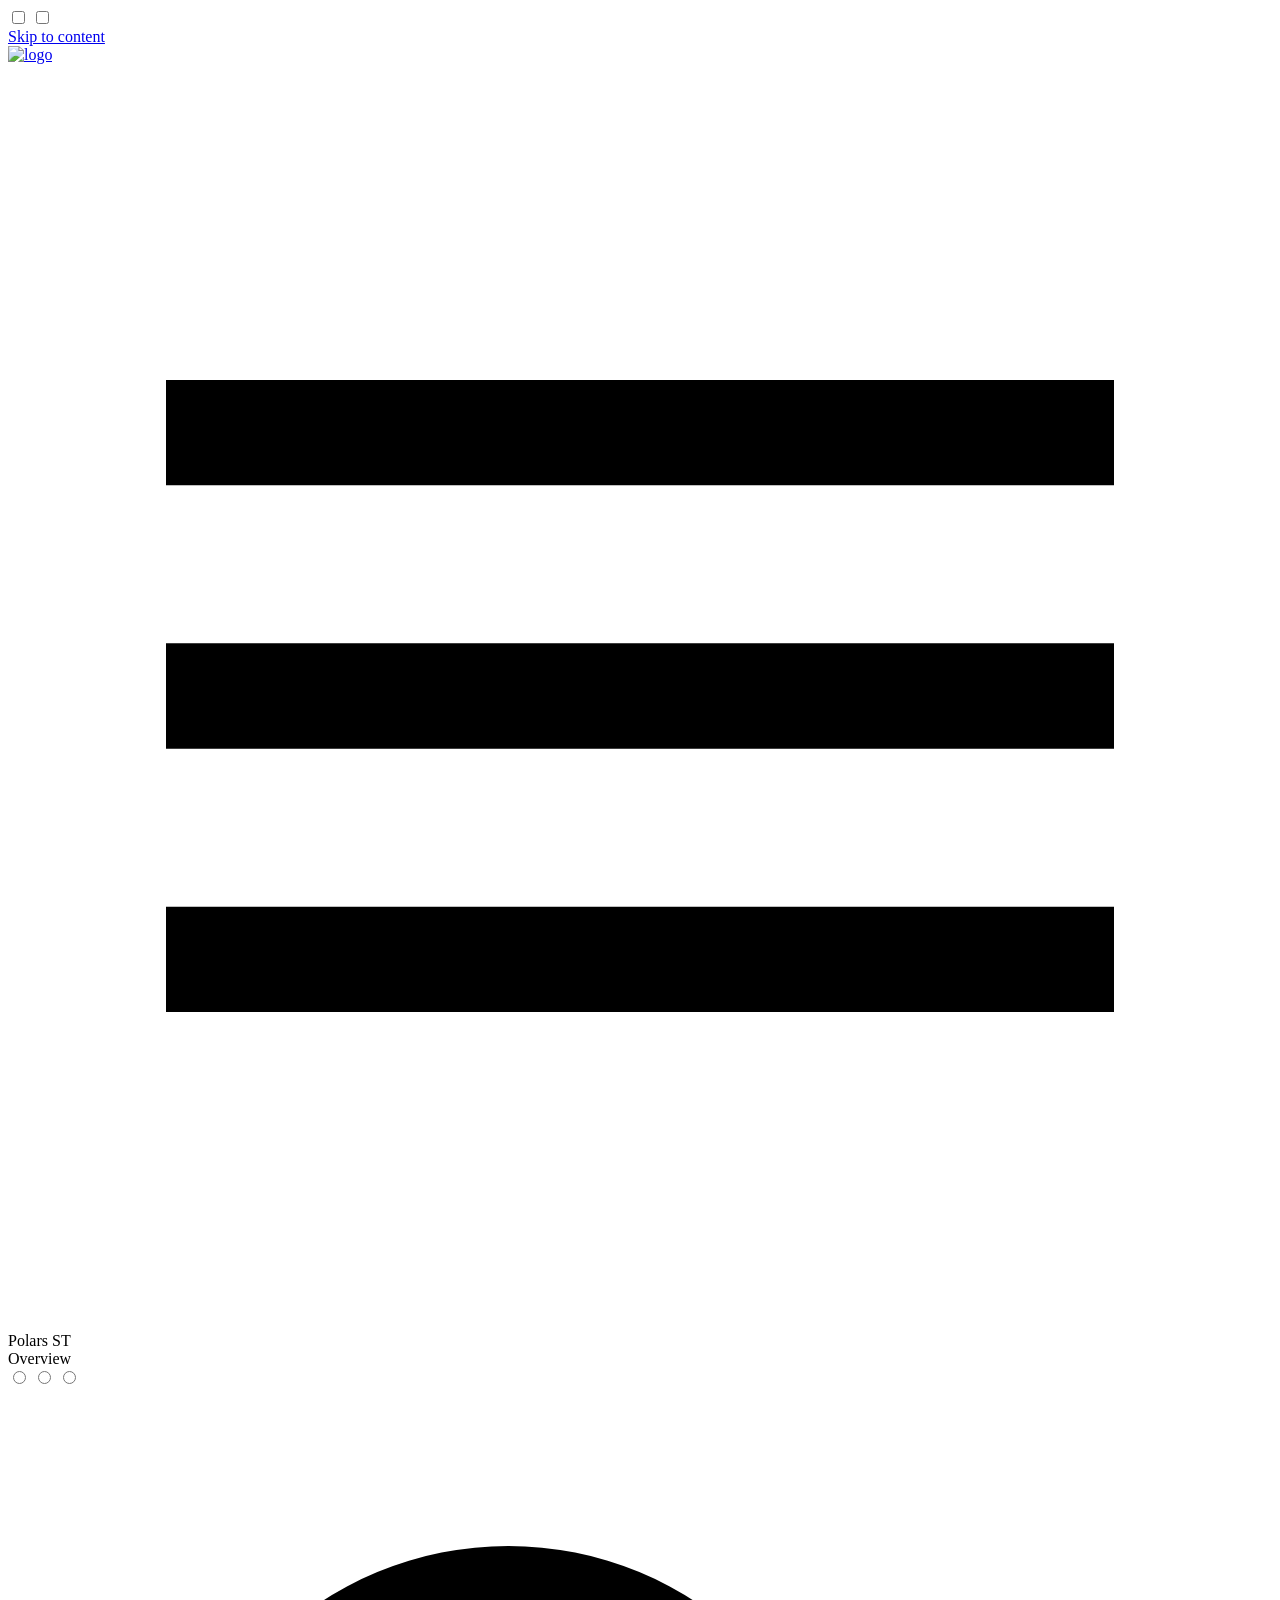
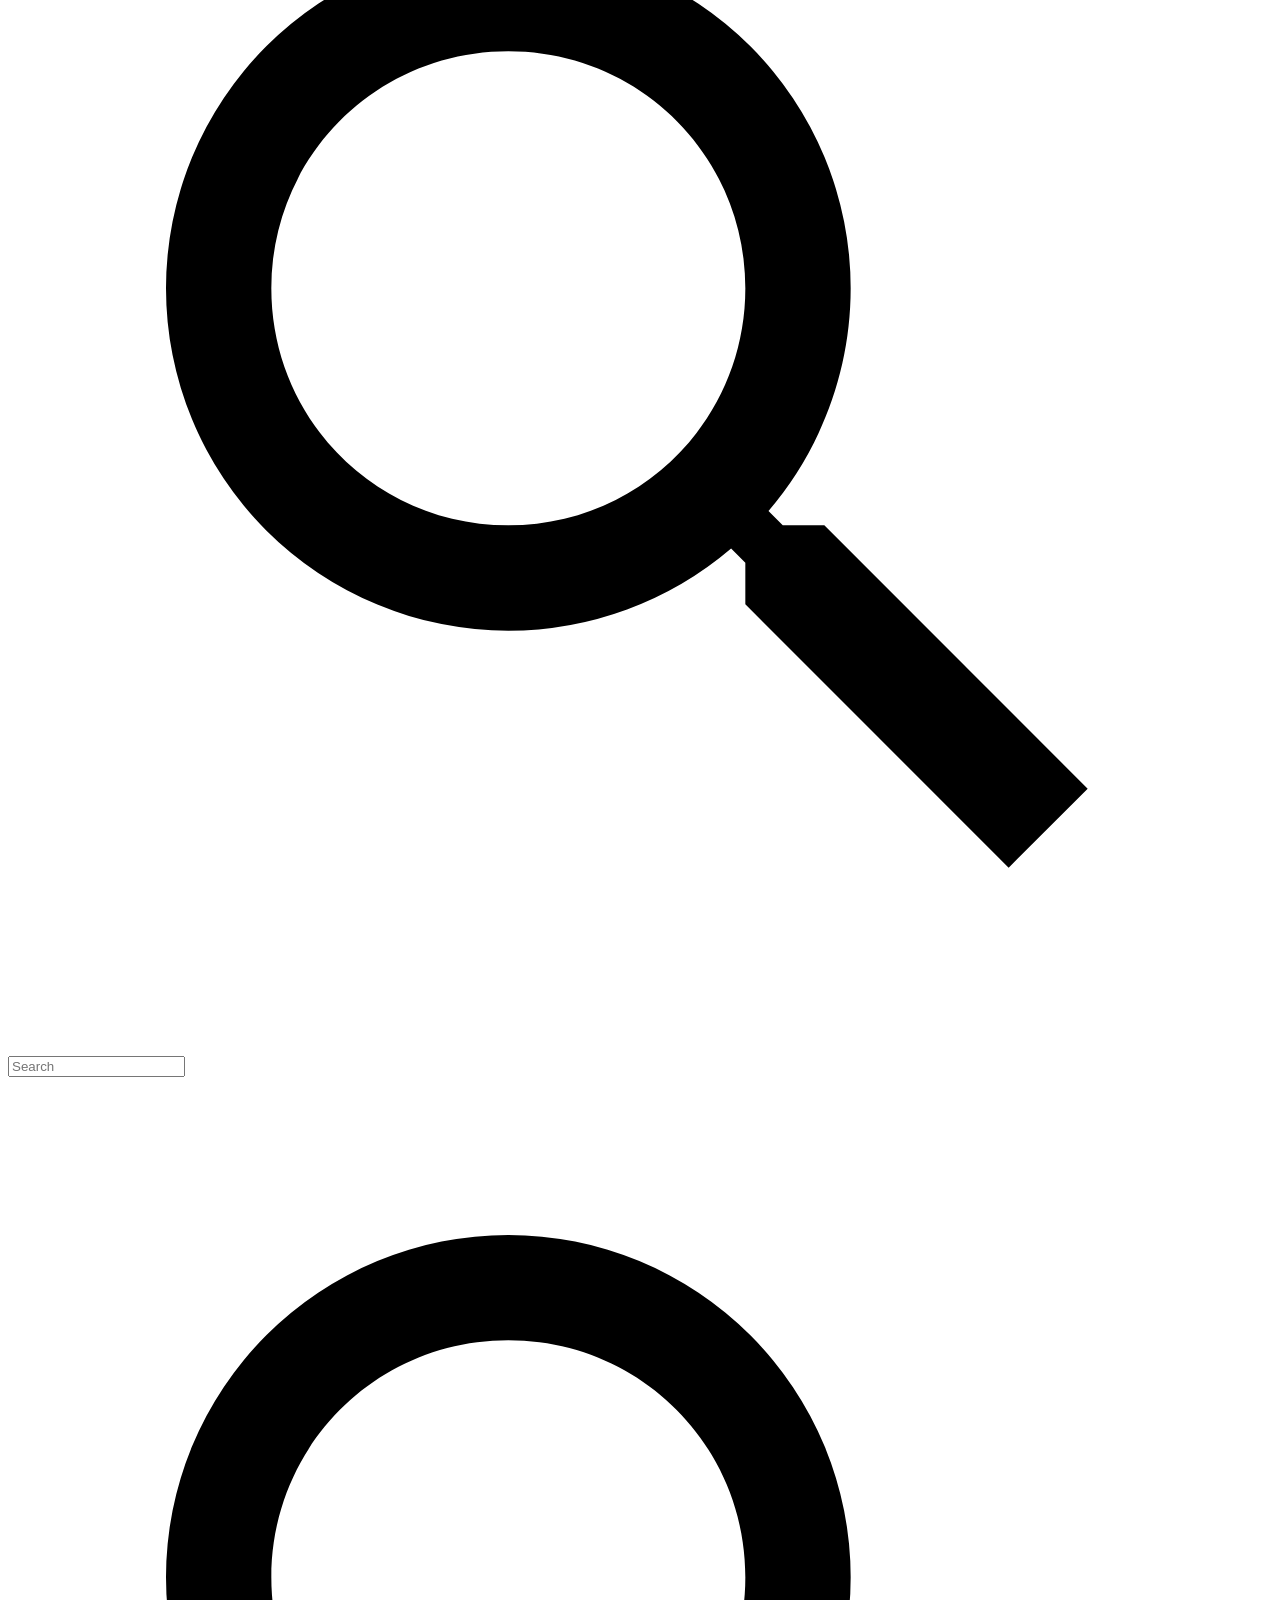
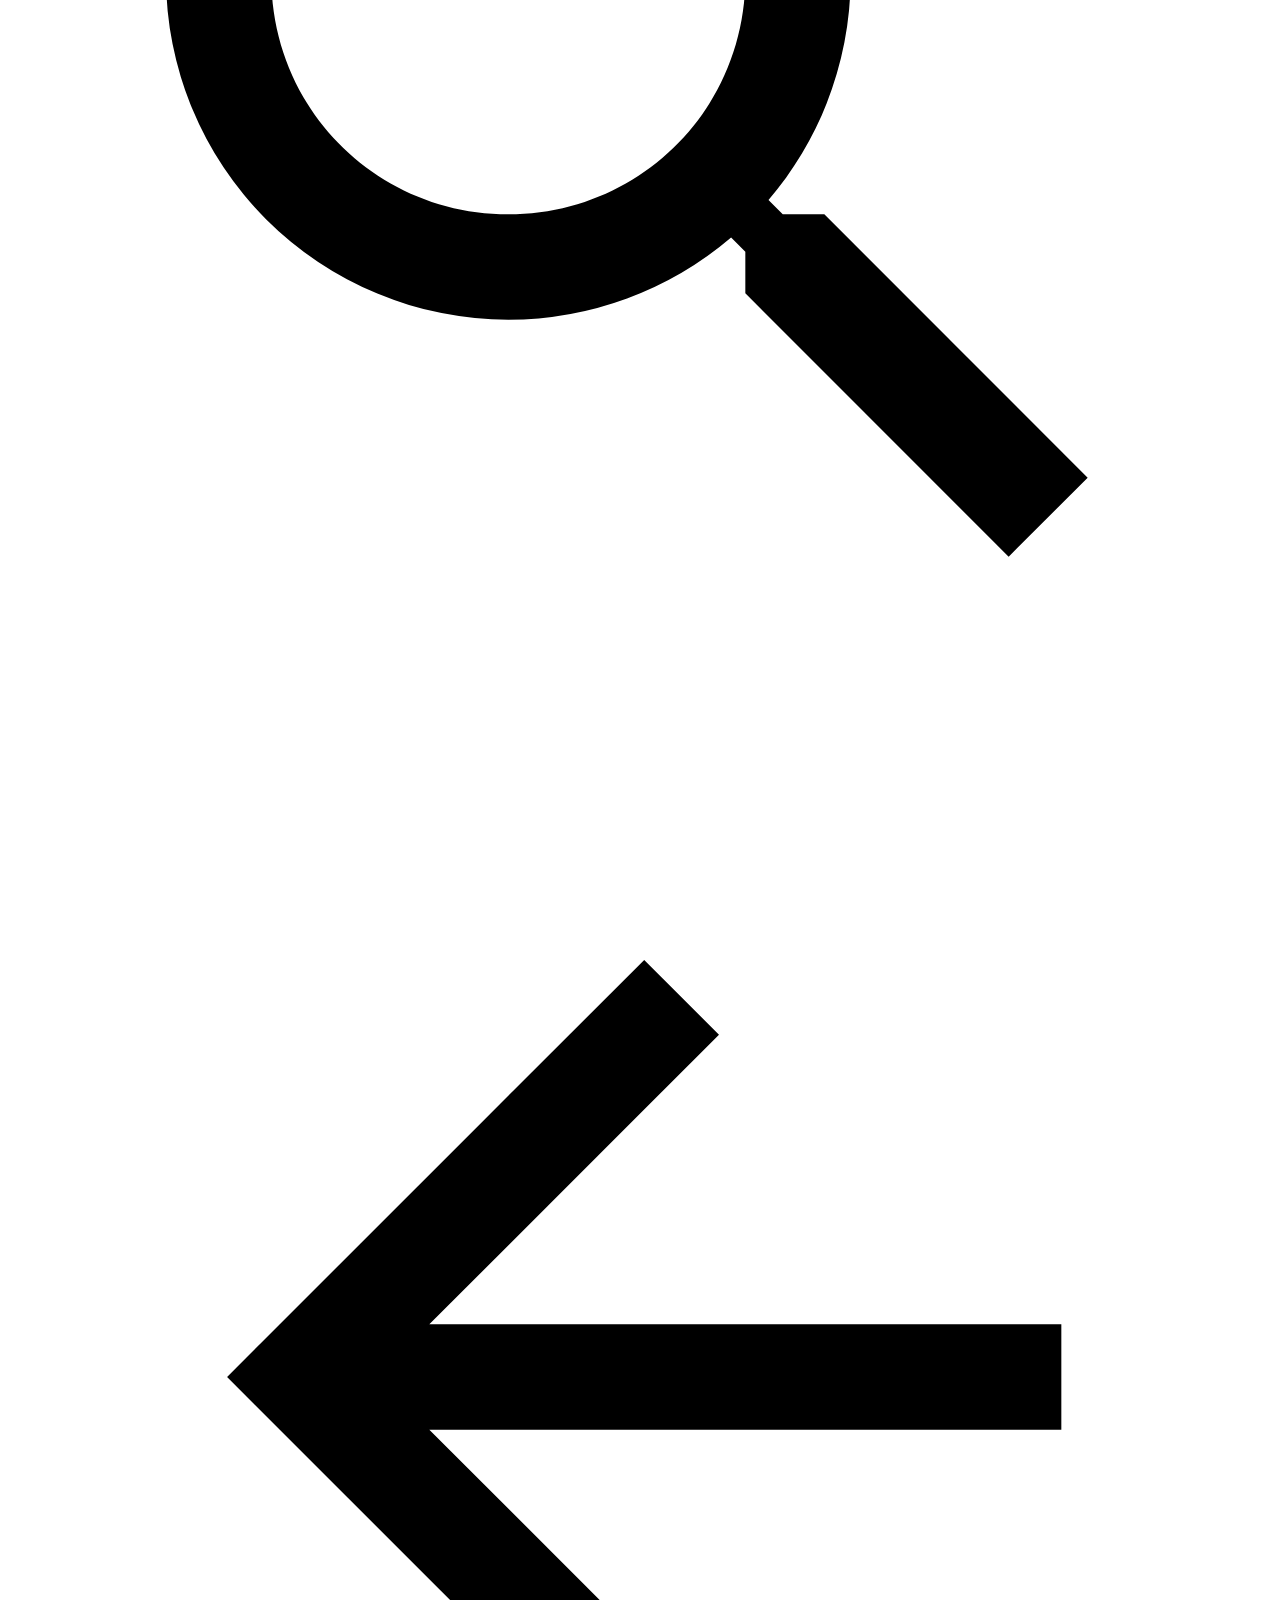
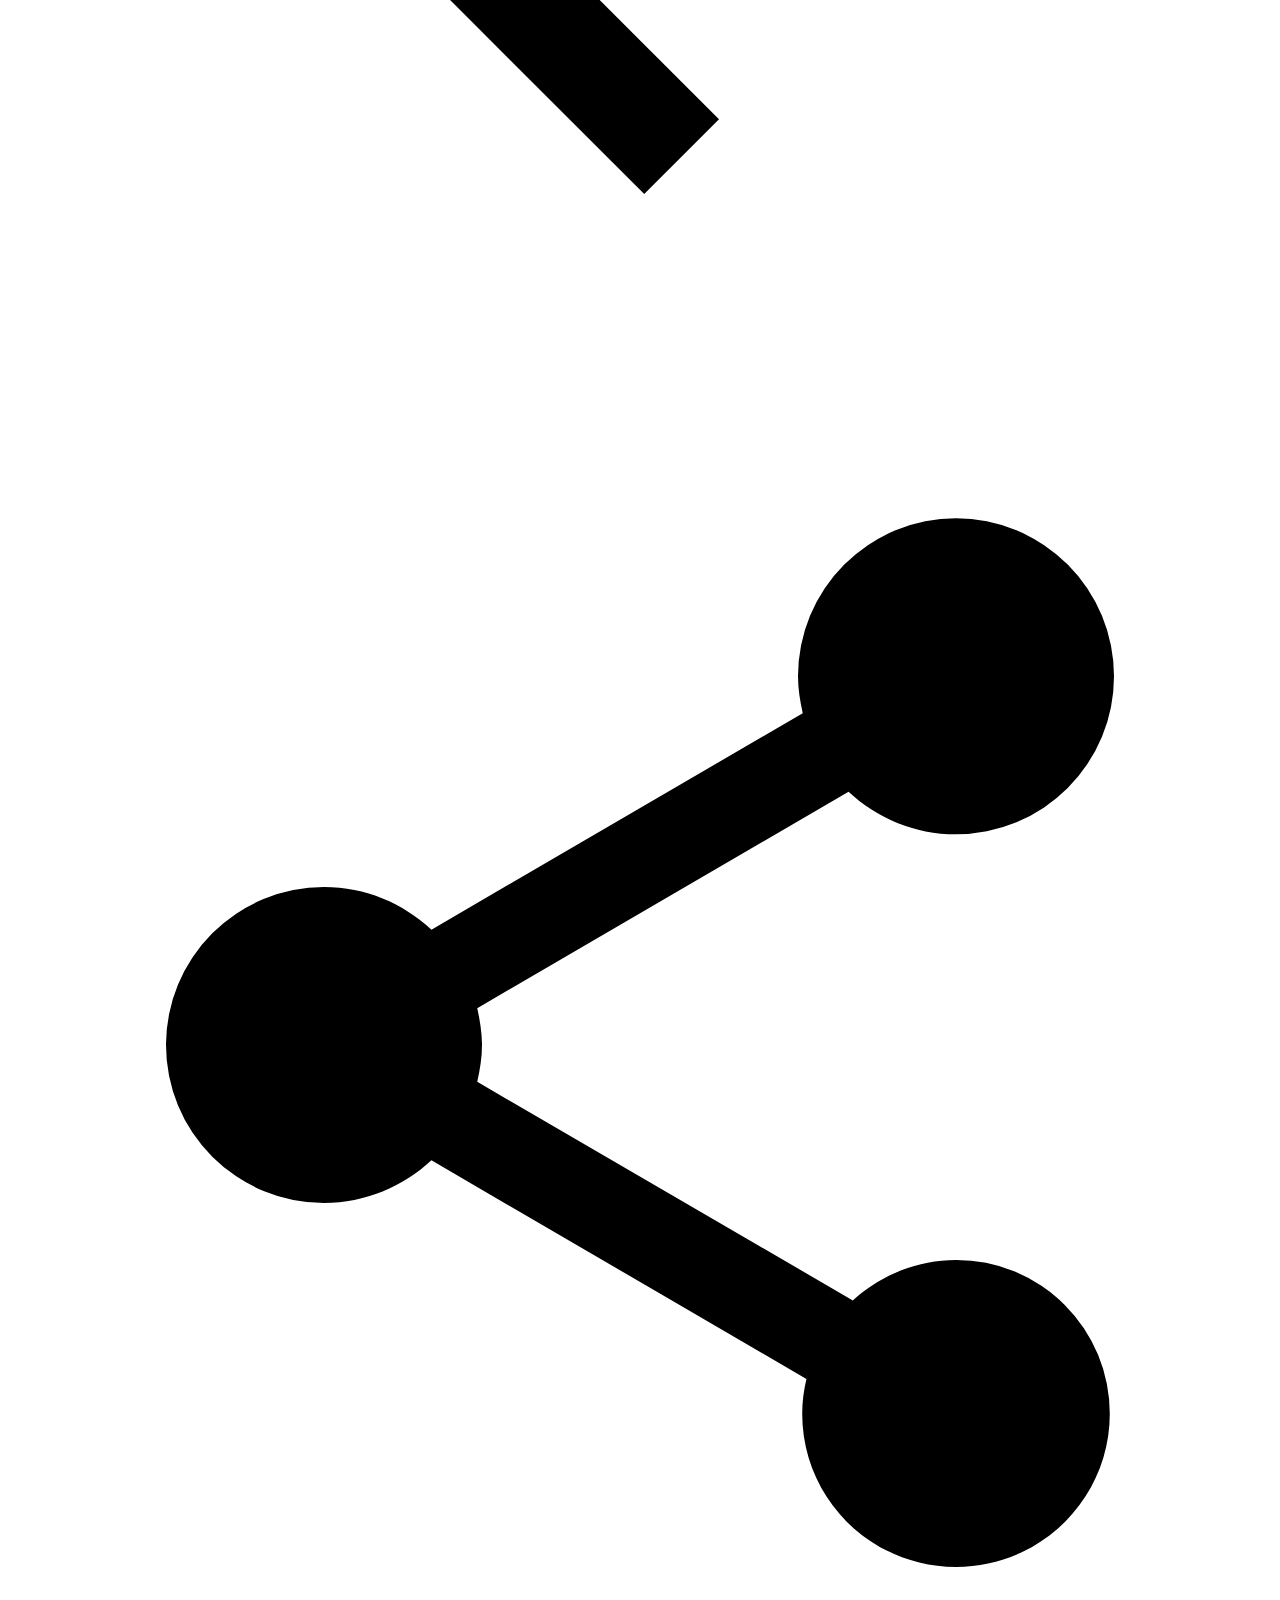
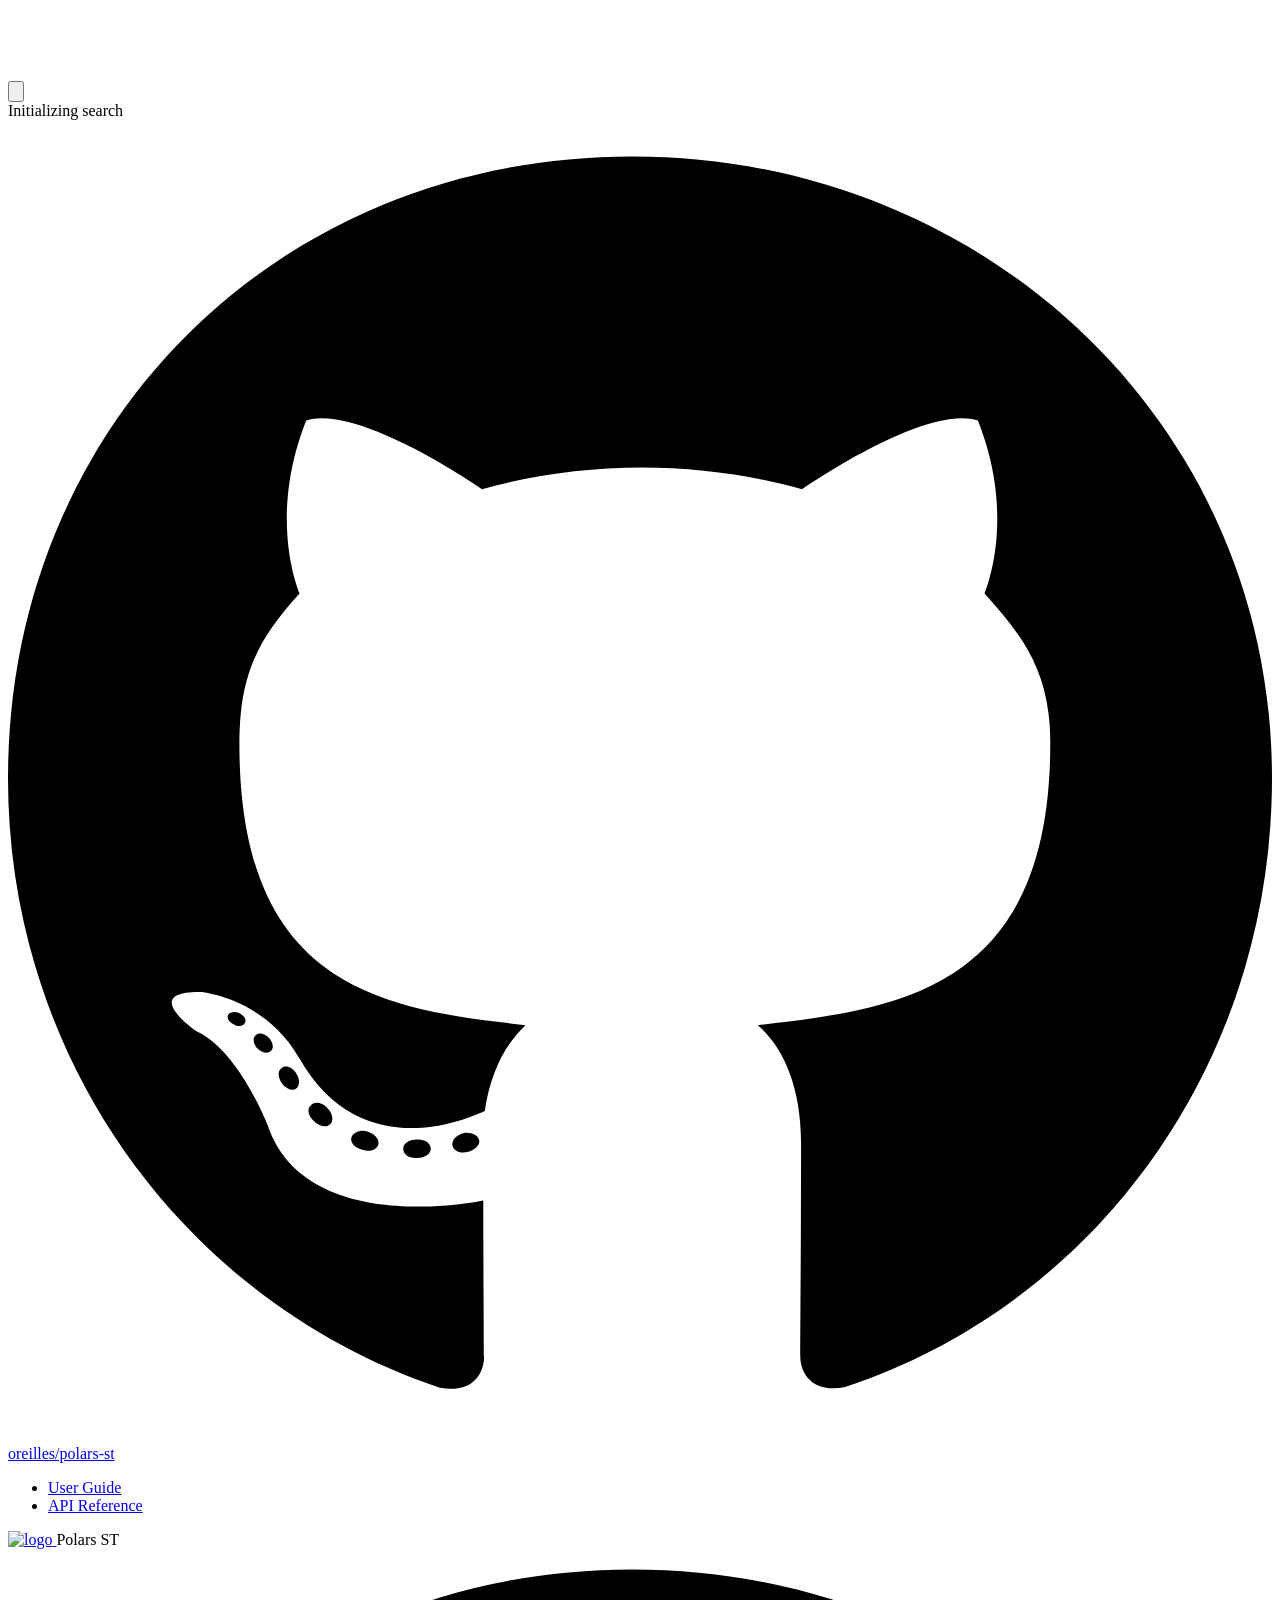
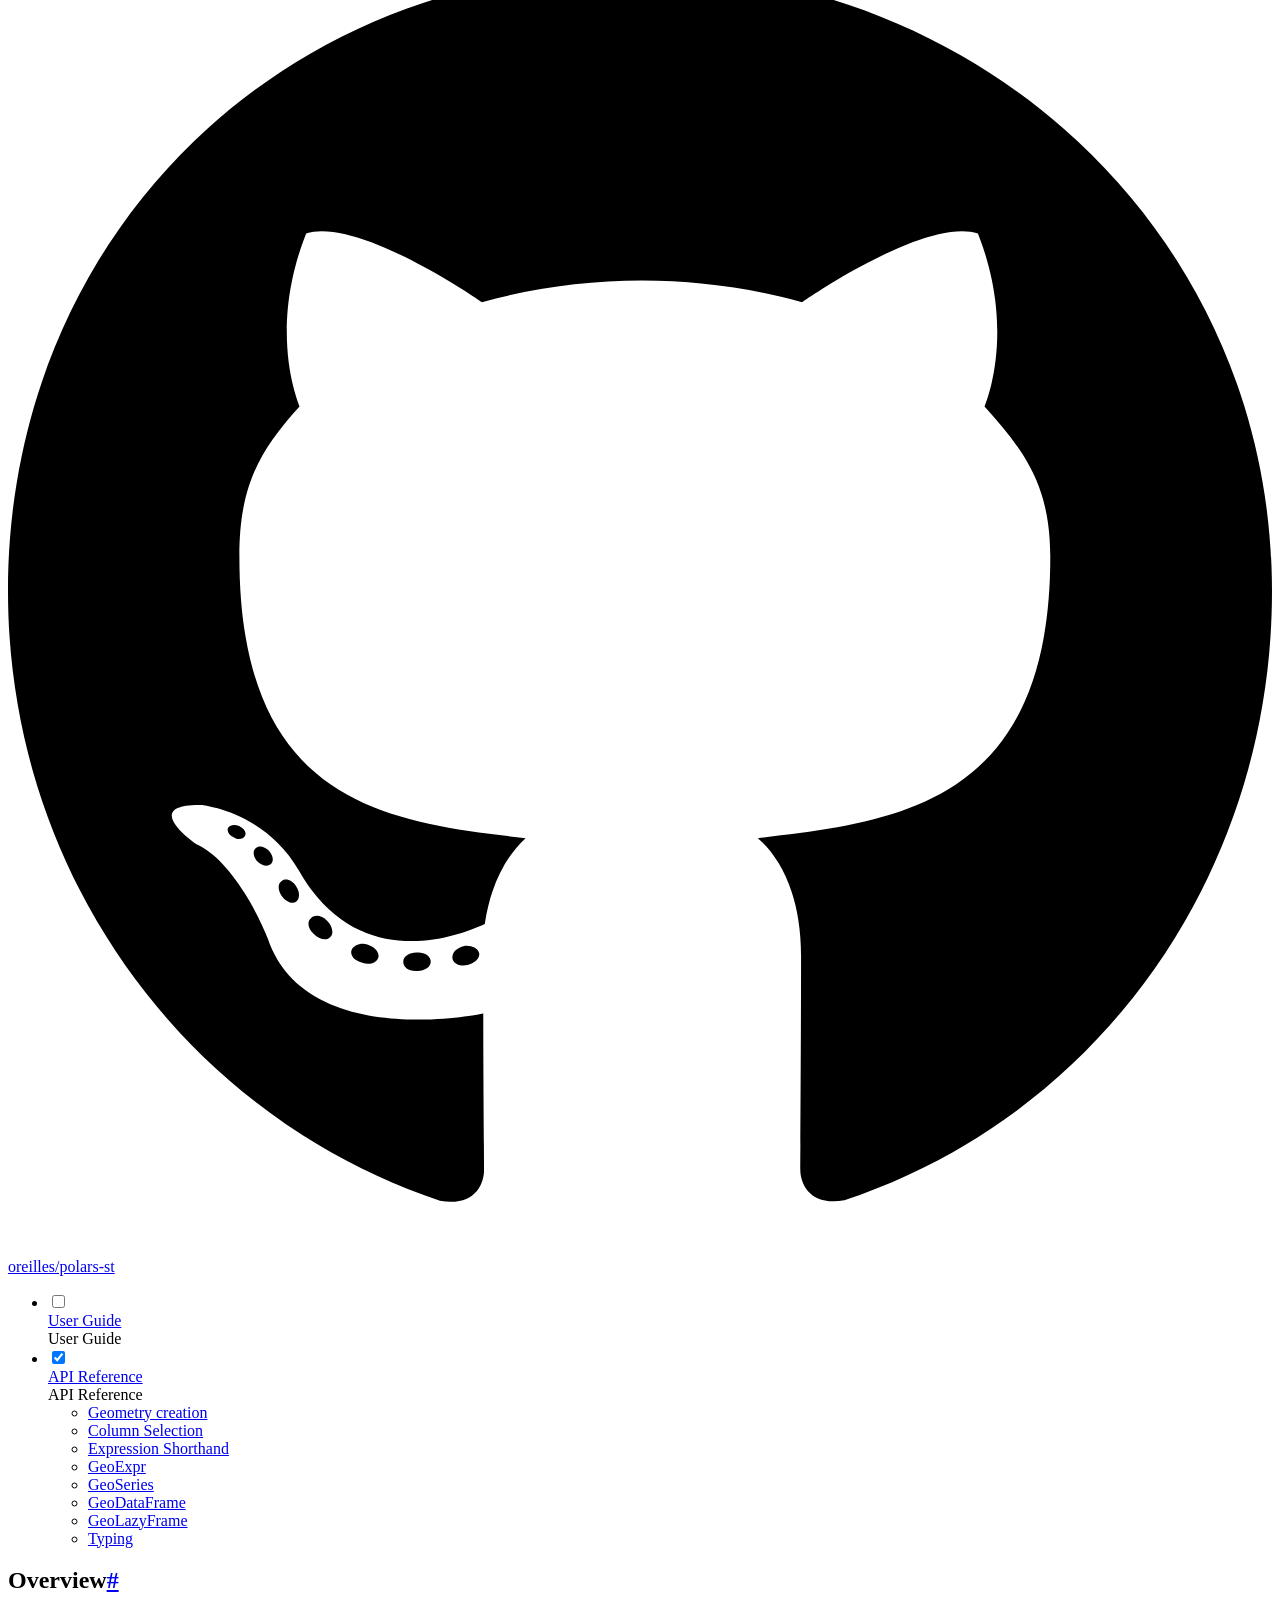
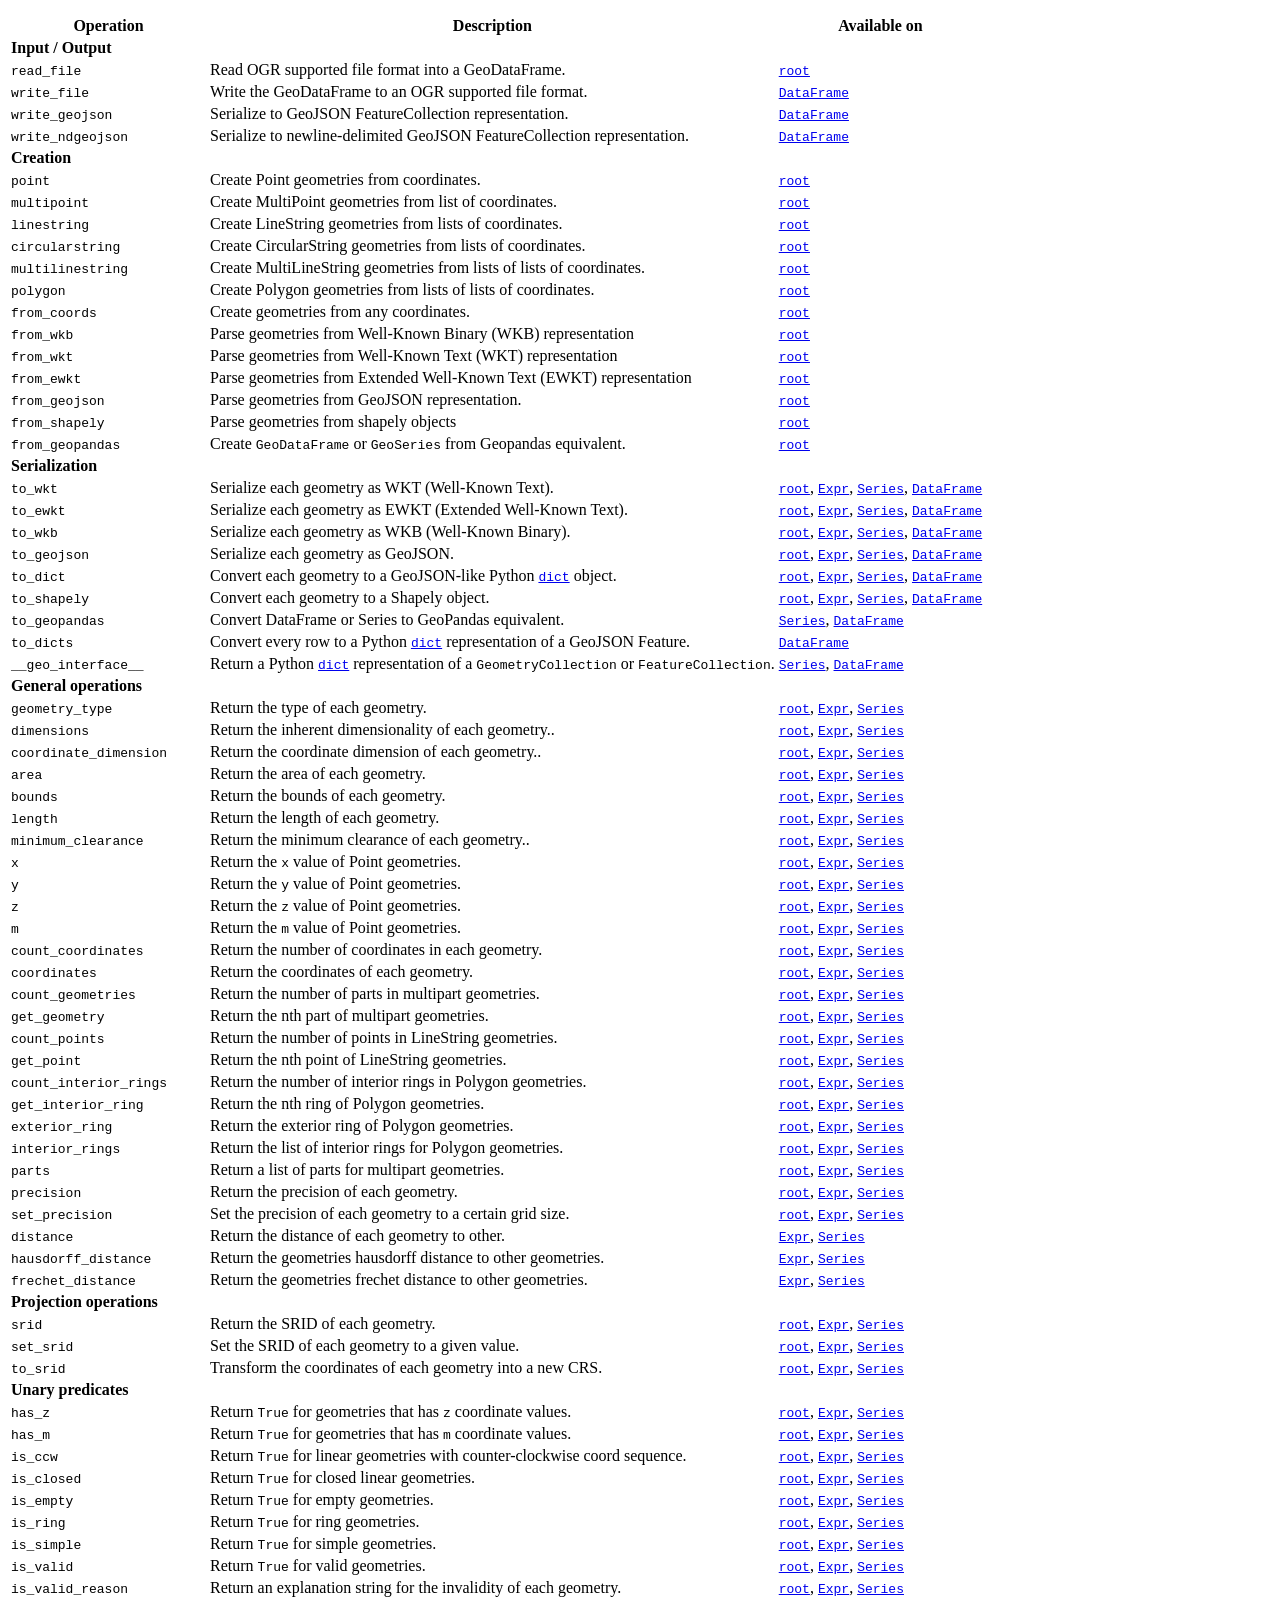
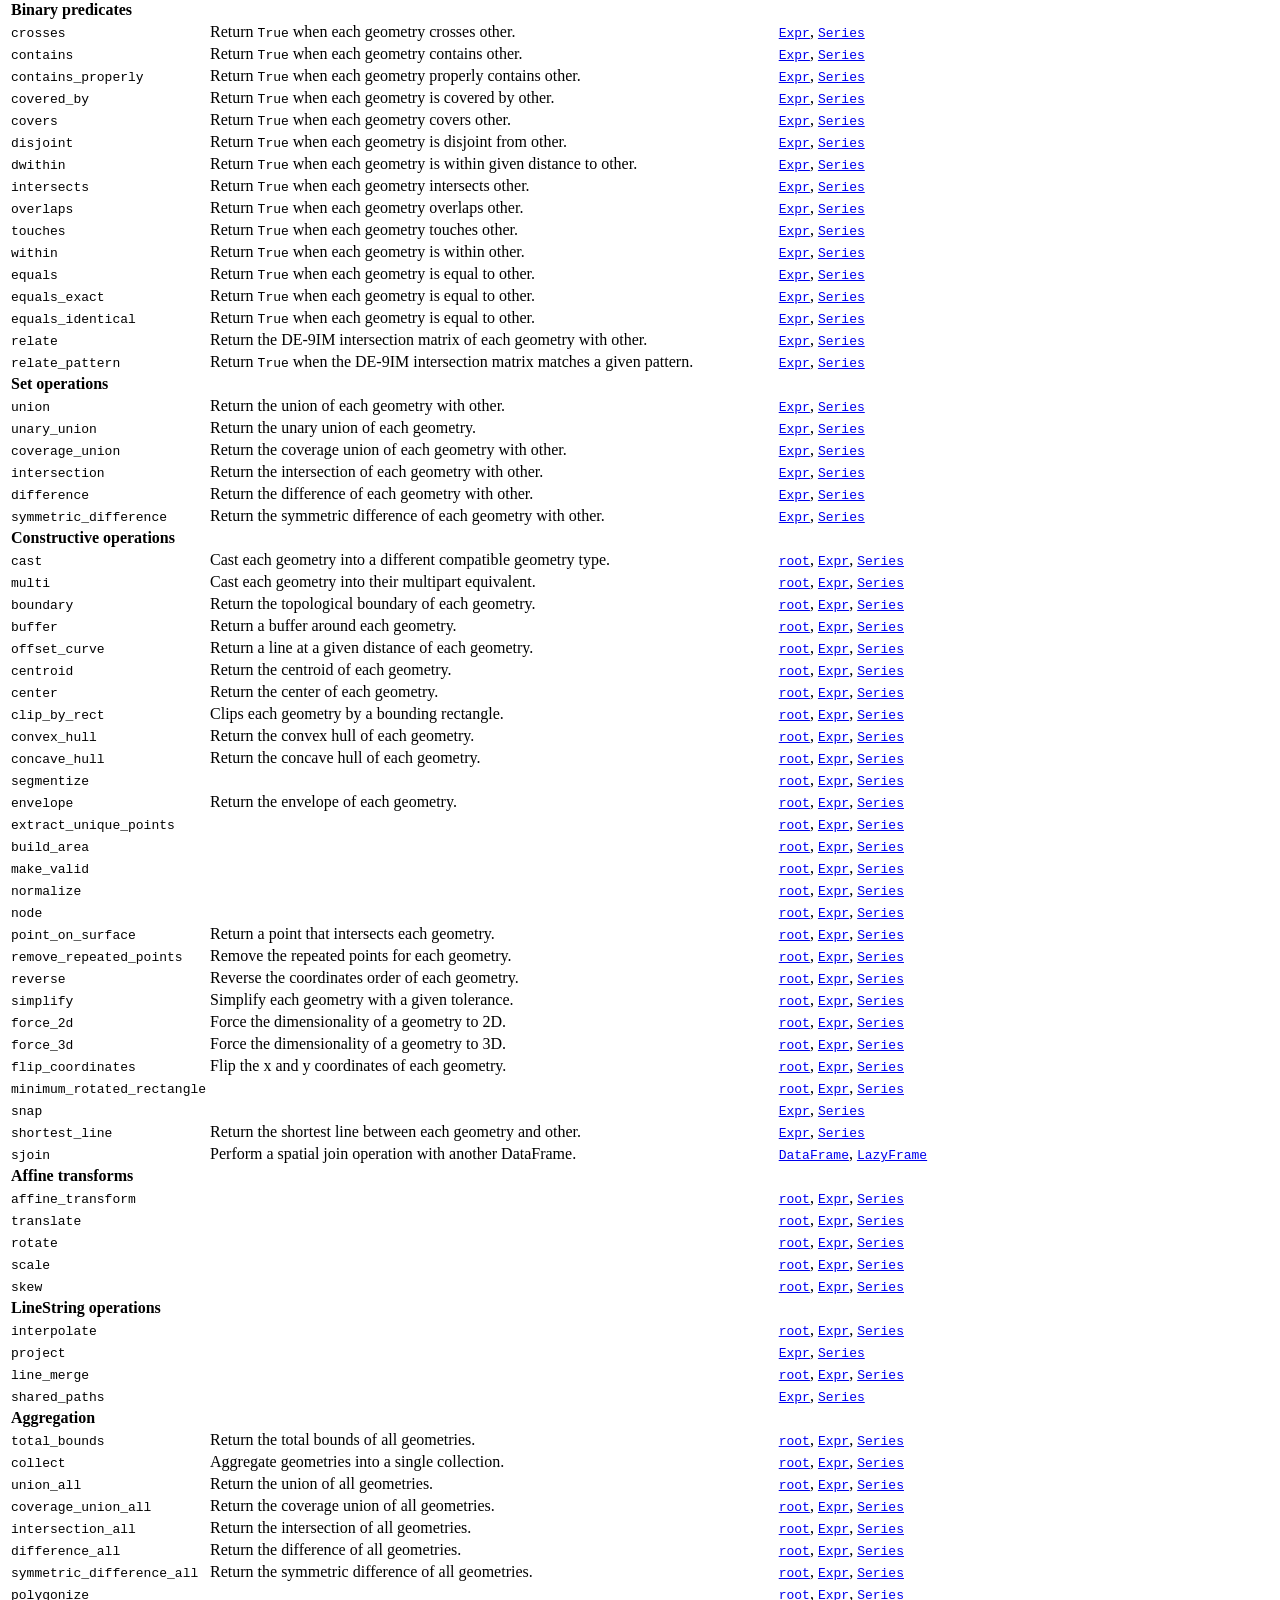
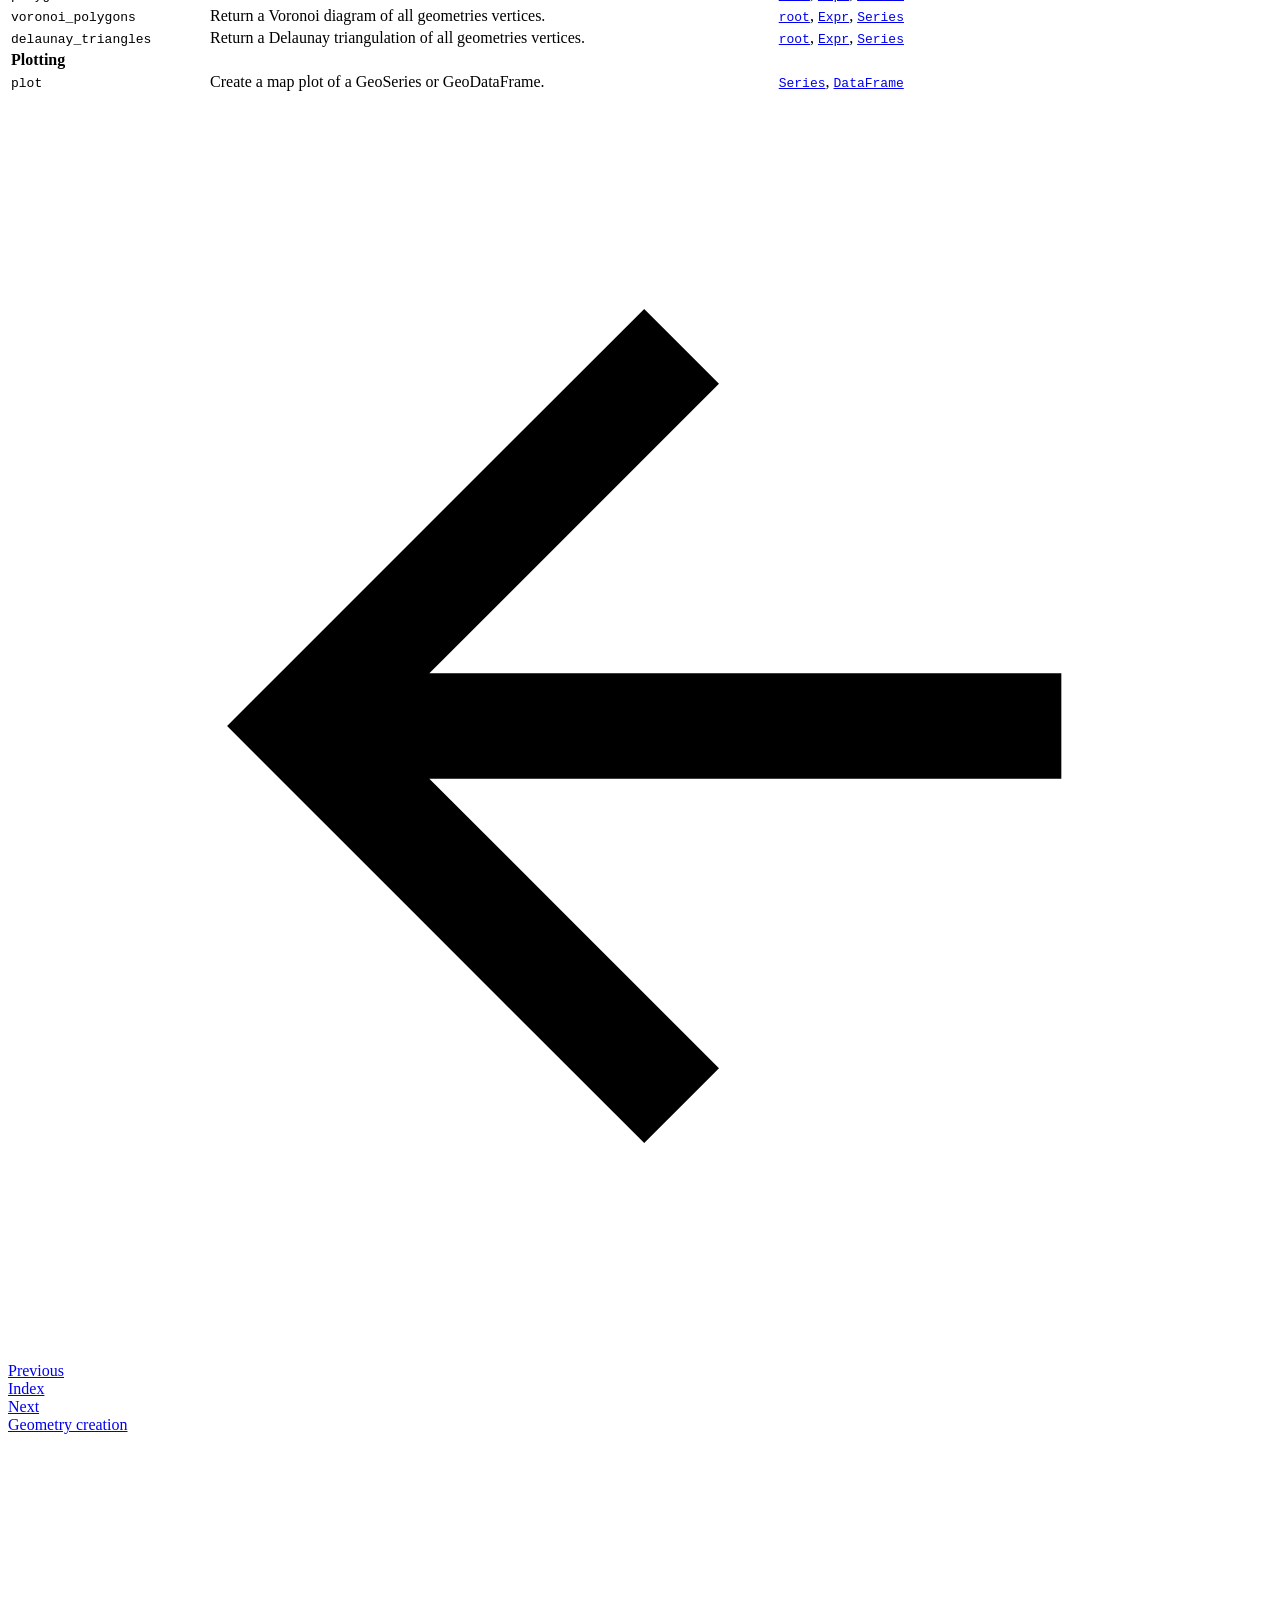
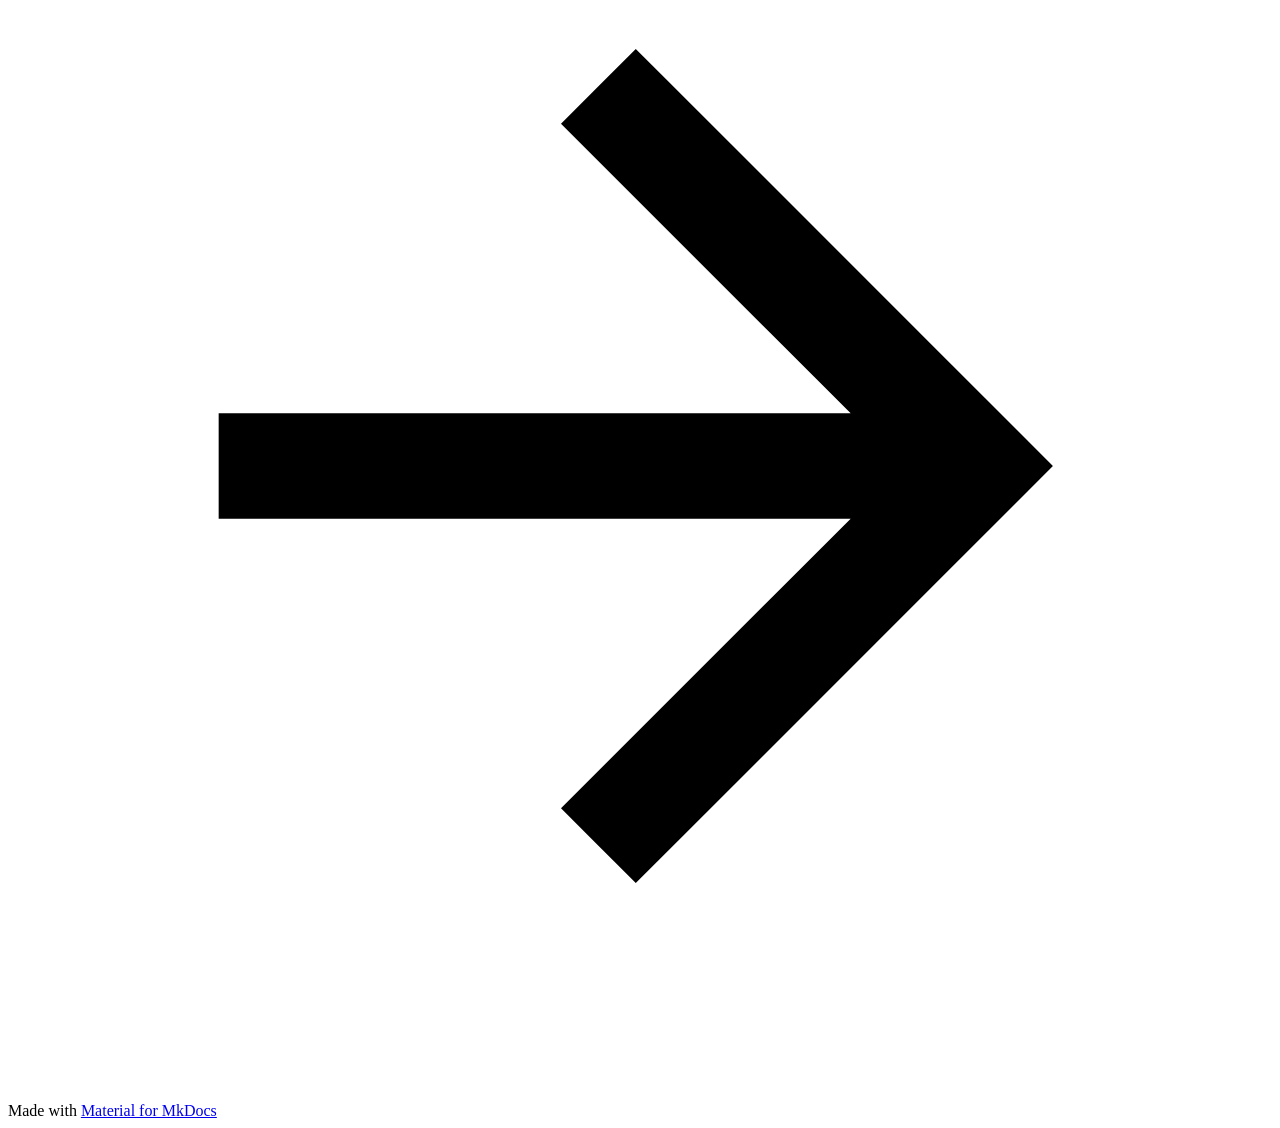
==== commit e5dfef9c: "Deployed 3c00050 with MkDocs version: 1.6.1" ====
--- a/api-reference/index.html
+++ b/api-reference/index.html
@@ -18,7 +18,7 @@
       
       
       <link rel="icon" href="https://raw.githubusercontent.com/Oreilles/polars-st/main/assets/favicon.svg">
-      <meta name="generator" content="mkdocs-1.6.1, mkdocs-material-9.6.9">
+      <meta name="generator" content="mkdocs-1.6.1, mkdocs-material-9.6.11">
     
     
       
@@ -159,11 +159,13 @@
     
     
     
-      <label class="md-header__button md-icon" for="__search">
-        
-        <svg xmlns="http://www.w3.org/2000/svg" viewBox="0 0 24 24"><path d="M9.5 3A6.5 6.5 0 0 1 16 9.5c0 1.61-.59 3.09-1.56 4.23l.27.27h.79l5 5-1.5 1.5-5-5v-.79l-.27-.27A6.52 6.52 0 0 1 9.5 16 6.5 6.5 0 0 1 3 9.5 6.5 6.5 0 0 1 9.5 3m0 2C7 5 5 7 5 9.5S7 14 9.5 14 14 12 14 9.5 12 5 9.5 5"/></svg>
-      </label>
-      <div class="md-search" data-md-component="search" role="dialog">
+      
+      
+        <label class="md-header__button md-icon" for="__search">
+          
+          <svg xmlns="http://www.w3.org/2000/svg" viewBox="0 0 24 24"><path d="M9.5 3A6.5 6.5 0 0 1 16 9.5c0 1.61-.59 3.09-1.56 4.23l.27.27h.79l5 5-1.5 1.5-5-5v-.79l-.27-.27A6.52 6.52 0 0 1 9.5 16 6.5 6.5 0 0 1 3 9.5 6.5 6.5 0 0 1 9.5 3m0 2C7 5 5 7 5 9.5S7 14 9.5 14 14 12 14 9.5 12 5 9.5 5"/></svg>
+        </label>
+        <div class="md-search" data-md-component="search" role="dialog">
   <label class="md-search__overlay" for="__search"></label>
   <div class="md-search__inner" role="search">
     <form class="md-search__form" name="search">
@@ -202,6 +204,7 @@
     </div>
   </div>
 </div>
+      
     
     
       <div class="md-header__source">
@@ -234,12 +237,14 @@
   
   
   
+  
     
     
       <li class="md-tabs__item">
         <a href=".." class="md-tabs__link">
           
   
+  
     
   
   User Guide
@@ -253,6 +258,7 @@
         
   
   
+  
     
   
   
@@ -261,6 +267,7 @@
       <li class="md-tabs__item md-tabs__item--active">
         <a href="./" class="md-tabs__link">
           
+  
   
     
   
@@ -333,6 +340,7 @@
       
     
     
+    
       
       
     
@@ -343,11 +351,11 @@
         
         <input class="md-nav__toggle md-toggle " type="checkbox" id="__nav_1" >
         
-          
           
           <div class="md-nav__link md-nav__container">
             <a href=".." class="md-nav__link ">
               
+  
   
   <span class="md-ellipsis">
     User Guide
@@ -406,8 +414,7 @@
       
         
       
-        
-      
+    
     
     
       
@@ -423,11 +430,11 @@
         
         <input class="md-nav__toggle md-toggle " type="checkbox" id="__nav_2" checked>
         
-          
           
           <div class="md-nav__link md-nav__container">
             <a href="./" class="md-nav__link md-nav__link--active">
               
+  
   
   <span class="md-ellipsis">
     API Reference
@@ -463,6 +470,7 @@
       <a href="creation/" class="md-nav__link">
         
   
+  
   <span class="md-ellipsis">
     Geometry creation
     
@@ -485,6 +493,7 @@
       <a href="columns/" class="md-nav__link">
         
   
+  
   <span class="md-ellipsis">
     Column Selection
     
@@ -507,6 +516,7 @@
       <a href="sugar/" class="md-nav__link">
         
   
+  
   <span class="md-ellipsis">
     Expression Shorthand
     
@@ -529,6 +539,7 @@
       <a href="geoexpr/" class="md-nav__link">
         
   
+  
   <span class="md-ellipsis">
     GeoExpr
     
@@ -551,6 +562,7 @@
       <a href="geoseries/" class="md-nav__link">
         
   
+  
   <span class="md-ellipsis">
     GeoSeries
     
@@ -573,6 +585,7 @@
       <a href="geodataframe/" class="md-nav__link">
         
   
+  
   <span class="md-ellipsis">
     GeoDataFrame
     
@@ -595,6 +608,7 @@
       <a href="geolazyframe/" class="md-nav__link">
         
   
+  
   <span class="md-ellipsis">
     GeoLazyFrame
     
@@ -614,30 +628,9 @@
   
   
     <li class="md-nav__item">
-      <a href="config/" class="md-nav__link">
-        
-  
-  <span class="md-ellipsis">
-    Configuration
-    
-  </span>
-  
-
-      </a>
-    </li>
-  
-
-              
-            
-              
-                
-  
-  
-  
-  
-    <li class="md-nav__item">
       <a href="typing/" class="md-nav__link">
         
+  
   
   <span class="md-ellipsis">
     Typing
@@ -1091,7 +1084,7 @@
 </tr>
 <tr>
 <td><code>contains_properly</code></td>
-<td>Return <code>True</code> when each geometry properly crosses other.</td>
+<td>Return <code>True</code> when each geometry properly contains other.</td>
 <td><a class="autorefs autorefs-internal" title="&lt;span class=&quot;doc doc-object-name doc-function-name&quot;&gt;polars_st.GeoExprNameSpace.contains_properly&lt;/span&gt;" href="geoexpr/#polars_st.GeoExprNameSpace.contains_properly"><code>Expr</code></a>, <a class="autorefs autorefs-internal" title="&lt;span class=&quot;doc doc-object-name doc-function-name&quot;&gt;polars_st.GeoSeriesNameSpace.contains_properly&lt;/span&gt;" href="geoseries/#polars_st.GeoSeriesNameSpace.contains_properly"><code>Series</code></a></td>
 </tr>
 <tr>
@@ -1205,6 +1198,11 @@
 <td><a class="autorefs autorefs-internal" title="&lt;span class=&quot;doc doc-object-name doc-function-name&quot;&gt;polars_st.cast&lt;/span&gt;" href="sugar/#polars_st.cast"><code>root</code></a>, <a class="autorefs autorefs-internal" title="&lt;span class=&quot;doc doc-object-name doc-function-name&quot;&gt;polars_st.GeoExprNameSpace.cast&lt;/span&gt;" href="geoexpr/#polars_st.GeoExprNameSpace.cast"><code>Expr</code></a>, <a class="autorefs autorefs-internal" title="&lt;span class=&quot;doc doc-object-name doc-function-name&quot;&gt;polars_st.GeoSeriesNameSpace.cast&lt;/span&gt;" href="geoseries/#polars_st.GeoSeriesNameSpace.cast"><code>Series</code></a></td>
 </tr>
 <tr>
+<td><code>multi</code></td>
+<td>Cast each geometry into their multipart equivalent.</td>
+<td><a class="autorefs autorefs-internal" title="&lt;span class=&quot;doc doc-object-name doc-function-name&quot;&gt;polars_st.multi&lt;/span&gt;" href="sugar/#polars_st.multi"><code>root</code></a>, <a class="autorefs autorefs-internal" title="&lt;span class=&quot;doc doc-object-name doc-function-name&quot;&gt;polars_st.GeoExprNameSpace.multi&lt;/span&gt;" href="geoexpr/#polars_st.GeoExprNameSpace.multi"><code>Expr</code></a>, <a class="autorefs autorefs-internal" title="&lt;span class=&quot;doc doc-object-name doc-function-name&quot;&gt;polars_st.GeoSeriesNameSpace.multi&lt;/span&gt;" href="geoseries/#polars_st.GeoSeriesNameSpace.multi"><code>Series</code></a></td>
+</tr>
+<tr>
 <td><code>boundary</code></td>
 <td>Return the topological boundary of each geometry.</td>
 <td><a class="autorefs autorefs-internal" title="&lt;span class=&quot;doc doc-object-name doc-function-name&quot;&gt;polars_st.boundary&lt;/span&gt;" href="sugar/#polars_st.boundary"><code>root</code></a>, <a class="autorefs autorefs-internal" title="&lt;span class=&quot;doc doc-object-name doc-function-name&quot;&gt;polars_st.GeoExprNameSpace.boundary&lt;/span&gt;" href="geoexpr/#polars_st.GeoExprNameSpace.boundary"><code>Expr</code></a>, <a class="autorefs autorefs-internal" title="&lt;span class=&quot;doc doc-object-name doc-function-name&quot;&gt;polars_st.GeoSeriesNameSpace.boundary&lt;/span&gt;" href="geoseries/#polars_st.GeoSeriesNameSpace.boundary"><code>Series</code></a></td>
@@ -1421,7 +1419,7 @@
 </tr>
 <tr>
 <td><code>difference_all</code></td>
-<td>Return the difference of all geometries</td>
+<td>Return the difference of all geometries.</td>
 <td><a class="autorefs autorefs-internal" title="&lt;span class=&quot;doc doc-object-name doc-function-name&quot;&gt;polars_st.difference_all&lt;/span&gt;" href="sugar/#polars_st.difference_all"><code>root</code></a>, <a class="autorefs autorefs-internal" title="&lt;span class=&quot;doc doc-object-name doc-function-name&quot;&gt;polars_st.GeoExprNameSpace.difference_all&lt;/span&gt;" href="geoexpr/#polars_st.GeoExprNameSpace.difference_all"><code>Expr</code></a>, <a class="autorefs autorefs-internal" title="&lt;span class=&quot;doc doc-object-name doc-function-name&quot;&gt;polars_st.GeoSeriesNameSpace.difference_all&lt;/span&gt;" href="geoseries/#polars_st.GeoSeriesNameSpace.difference_all"><code>Series</code></a></td>
 </tr>
 <tr>
@@ -1559,7 +1557,9 @@
       <div class="md-progress" data-md-component="progress" role="progressbar"></div>
     
     
-    <script id="__config" type="application/json">{"base": "..", "features": ["navigation.instant", "navigation.instant.prefetch", "navigation.instant.progress", "navigation.tabs", "navigation.footer", "navigation.indexes", "content.tabs.link", "content.tooltips", "content.footnote.tooltips", "search.highlight", "search.share", "search.suggest", "toc.follow", "navigation.top"], "search": "../assets/javascripts/workers/search.f8cc74c7.min.js", "translations": {"clipboard.copied": "Copied to clipboard", "clipboard.copy": "Copy to clipboard", "search.result.more.one": "1 more on this page", "search.result.more.other": "# more on this page", "search.result.none": "No matching documents", "search.result.one": "1 matching document", "search.result.other": "# matching documents", "search.result.placeholder": "Type to start searching", "search.result.term.missing": "Missing", "select.version": "Select version"}}</script>
+    
+      
+      <script id="__config" type="application/json">{"base": "..", "features": ["navigation.instant", "navigation.instant.prefetch", "navigation.instant.progress", "navigation.tabs", "navigation.footer", "navigation.indexes", "content.tabs.link", "content.tooltips", "content.footnote.tooltips", "search.highlight", "search.share", "search.suggest", "toc.follow", "navigation.top"], "search": "../assets/javascripts/workers/search.f8cc74c7.min.js", "tags": null, "translations": {"clipboard.copied": "Copied to clipboard", "clipboard.copy": "Copy to clipboard", "search.result.more.one": "1 more on this page", "search.result.more.other": "# more on this page", "search.result.none": "No matching documents", "search.result.one": "1 matching document", "search.result.other": "# matching documents", "search.result.placeholder": "Type to start searching", "search.result.term.missing": "Missing", "select.version": "Select version"}, "version": null}</script>
     
     
       <script src="../assets/javascripts/bundle.c8b220af.min.js"></script>
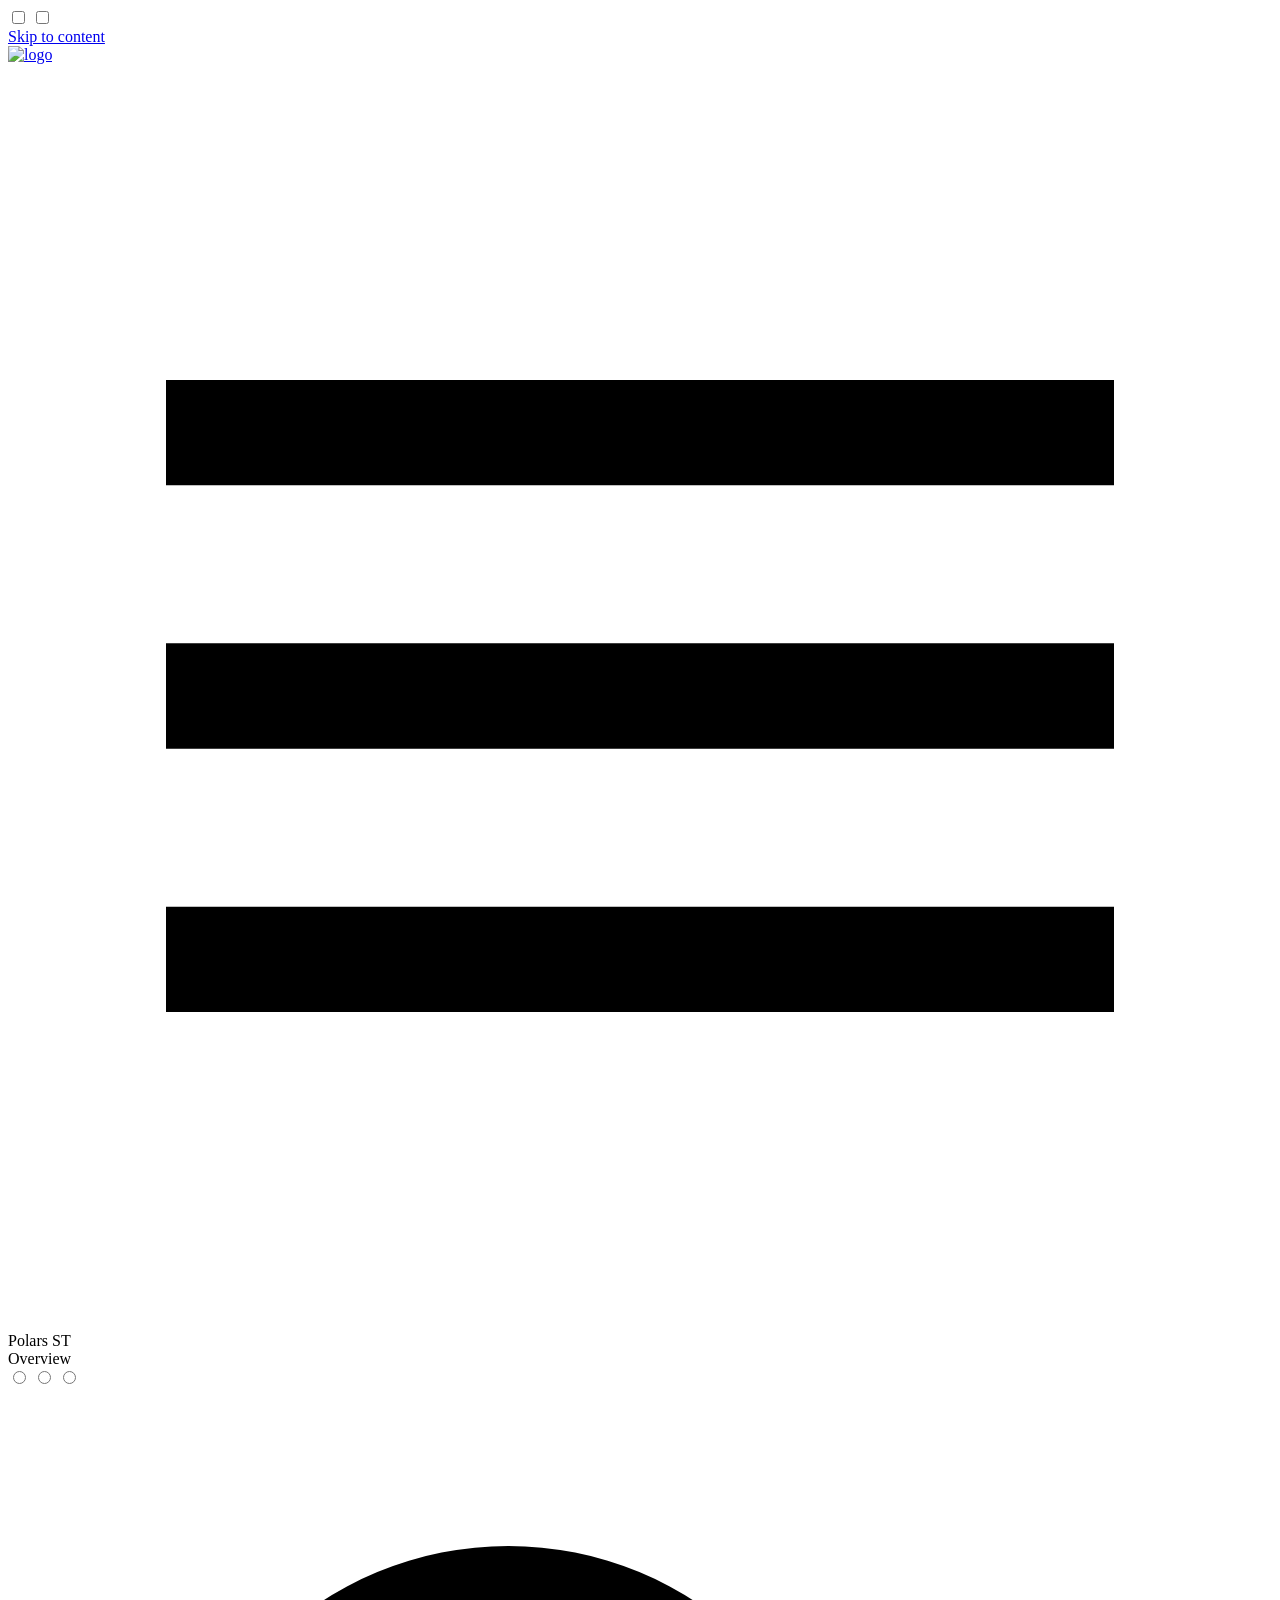
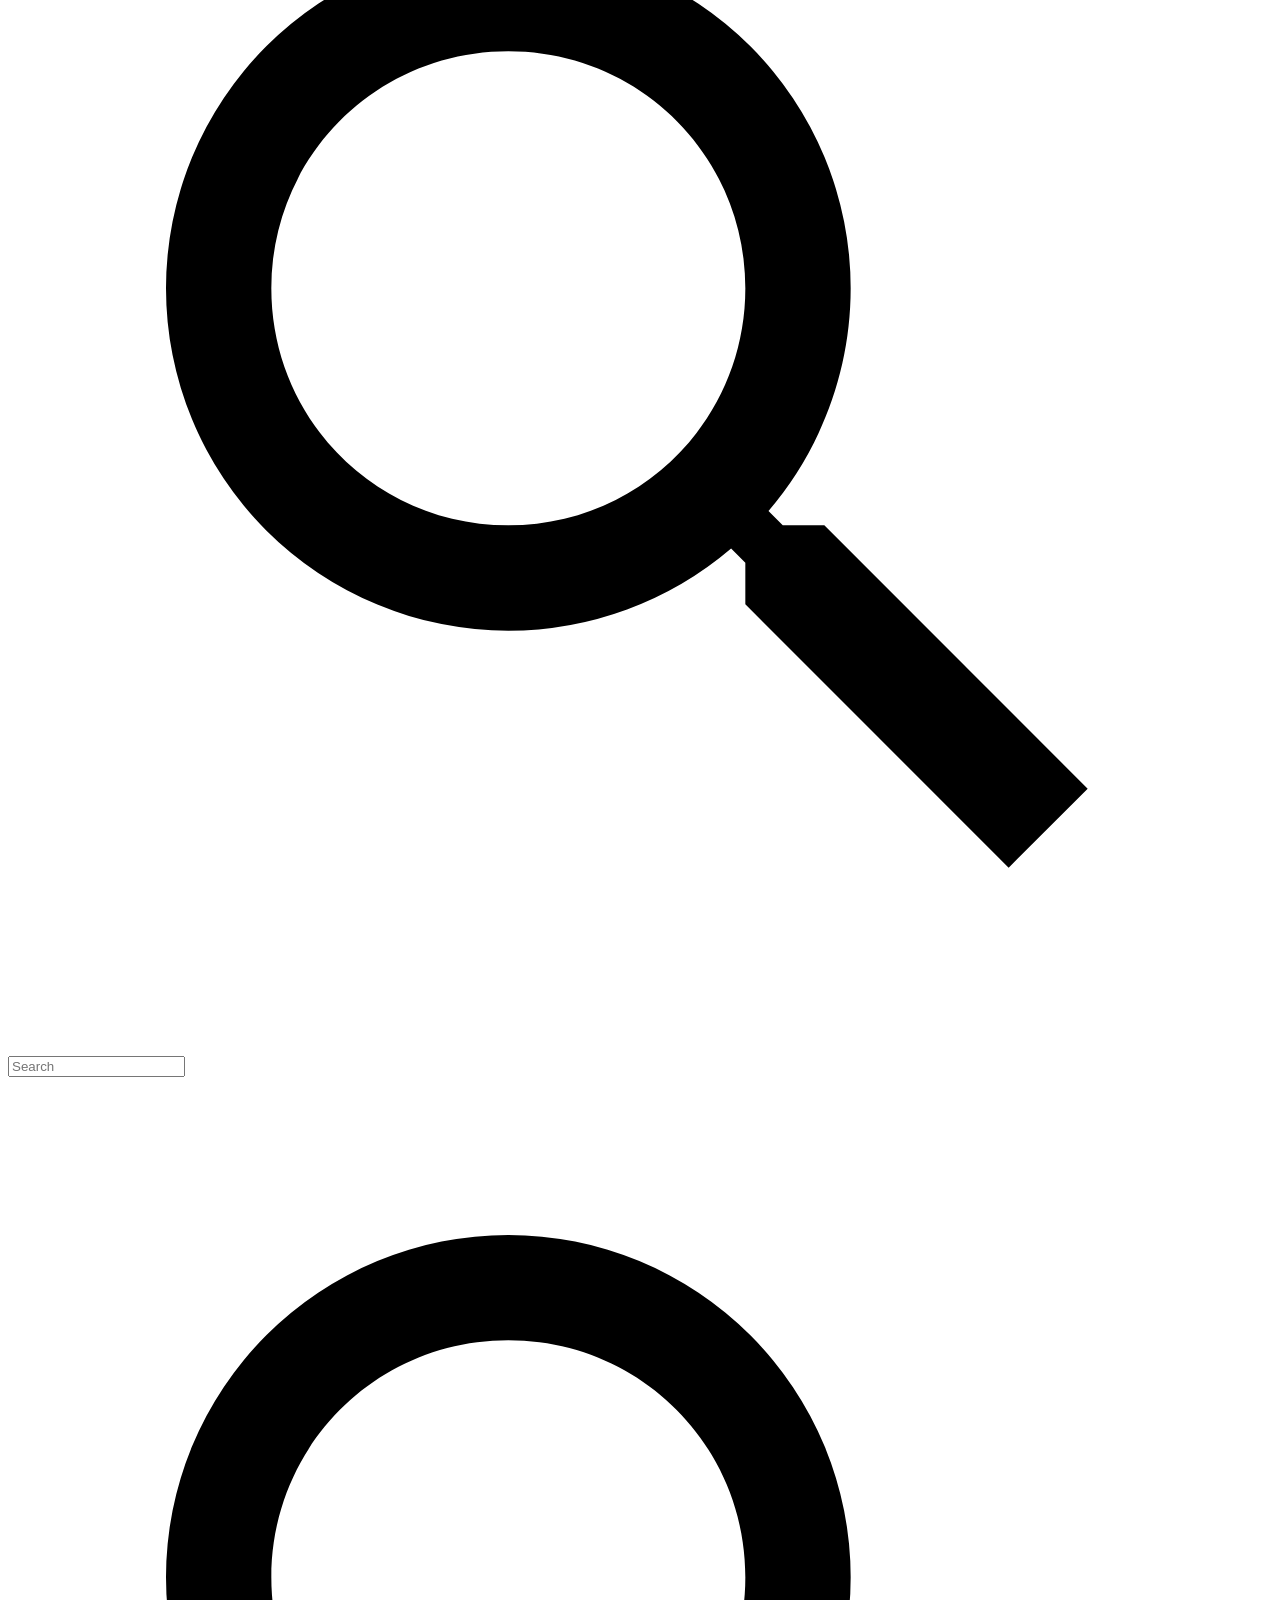
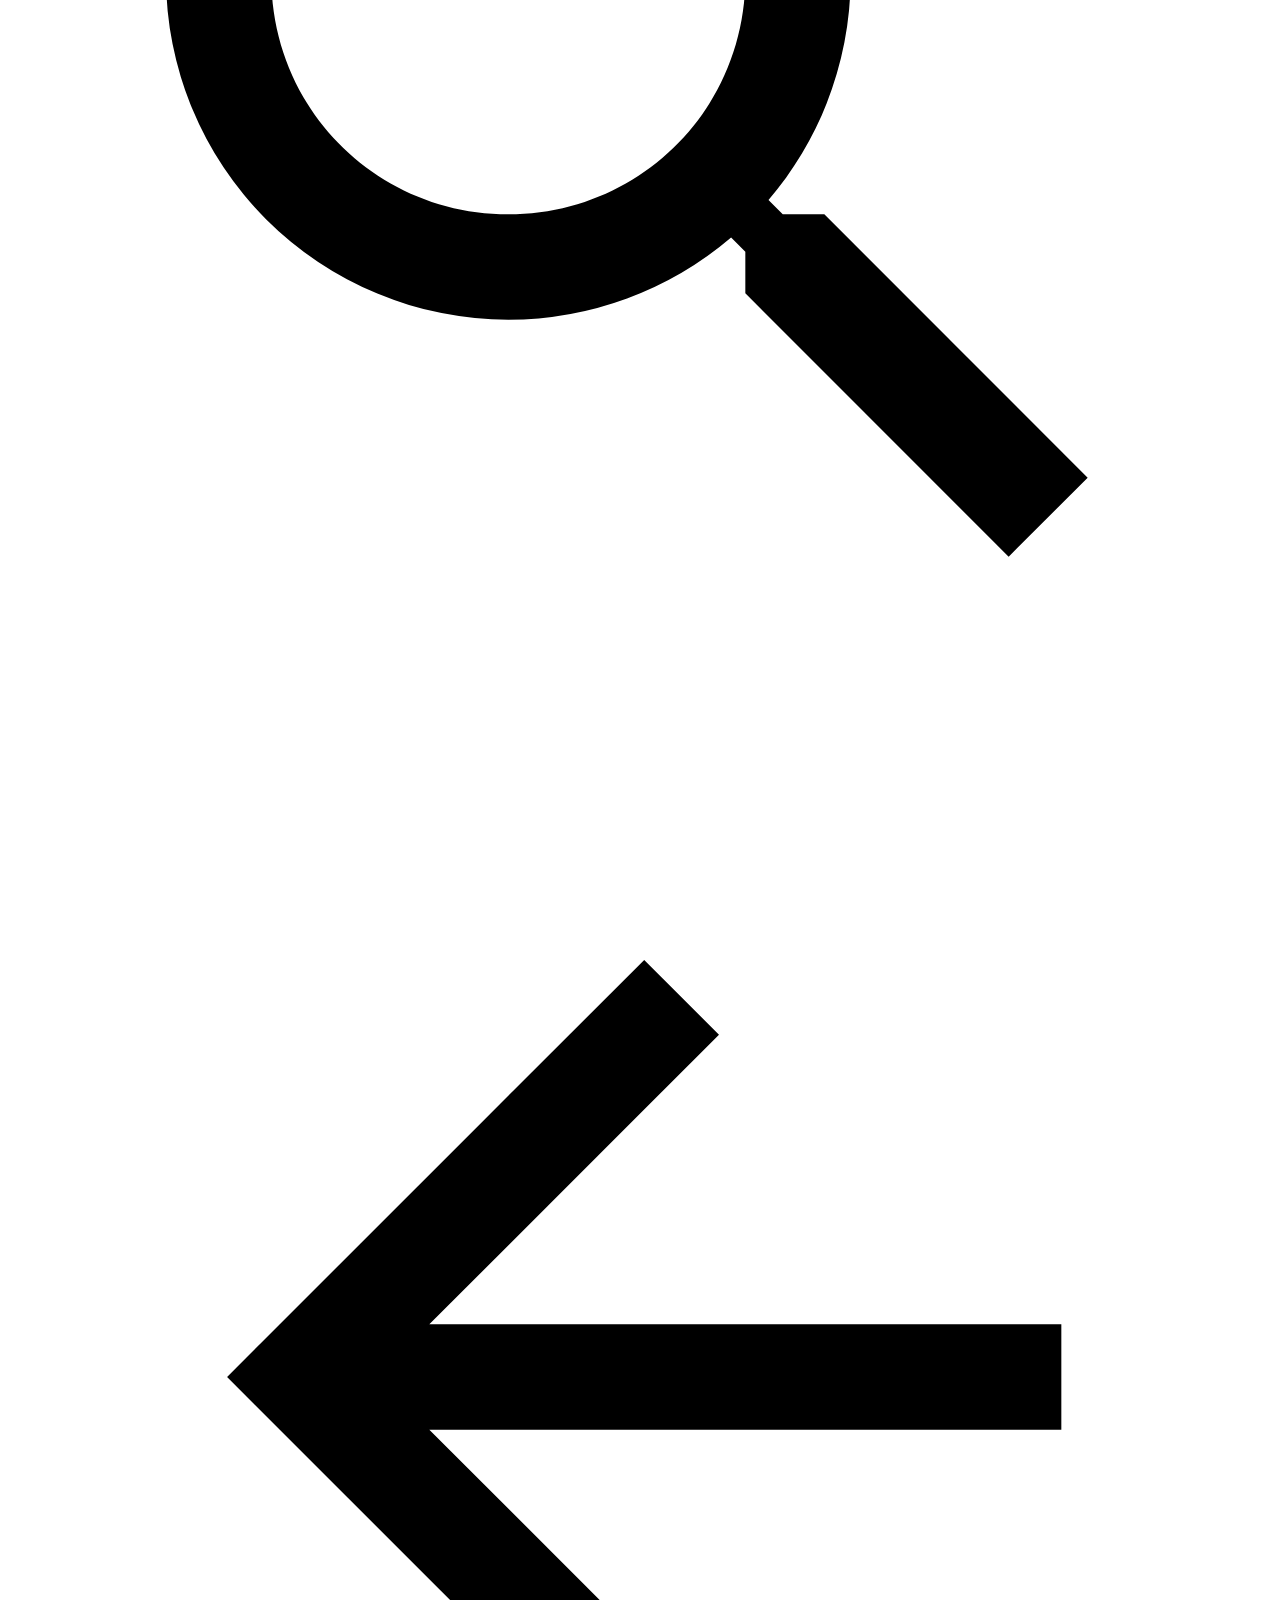
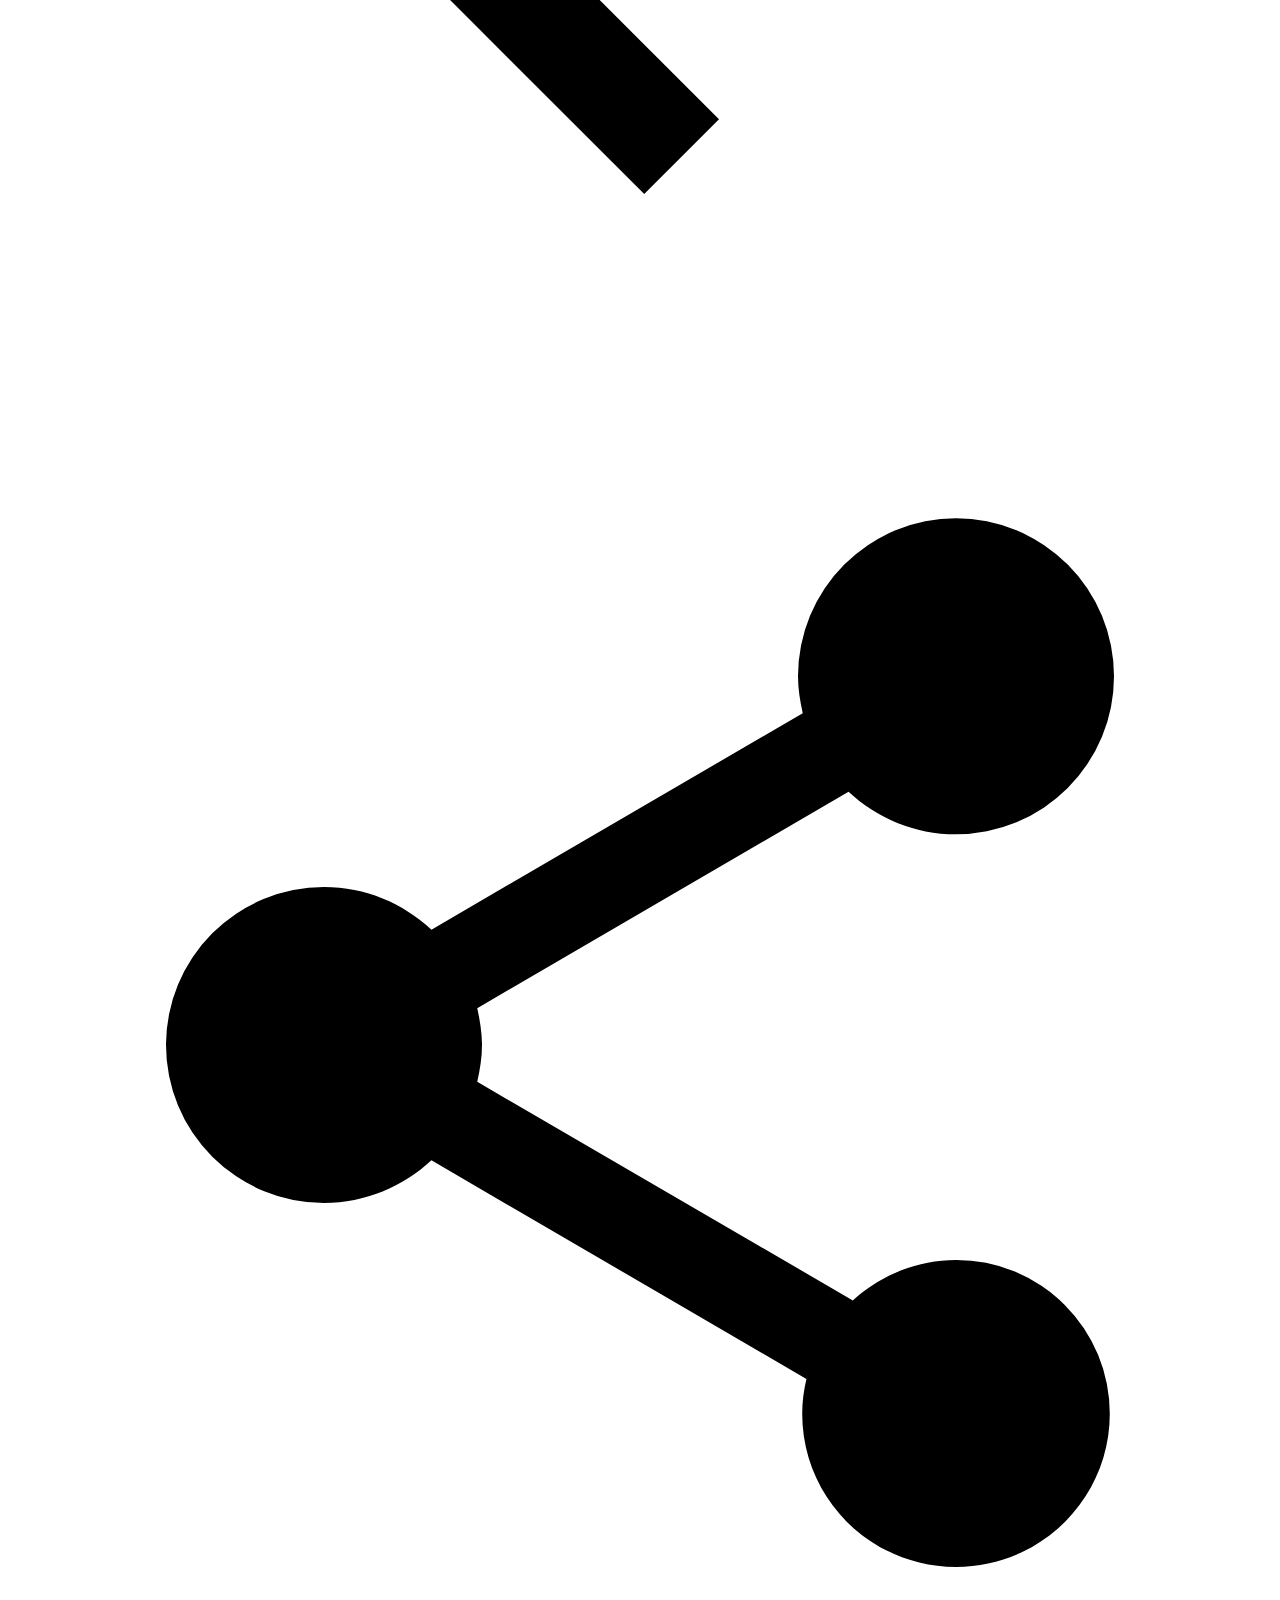
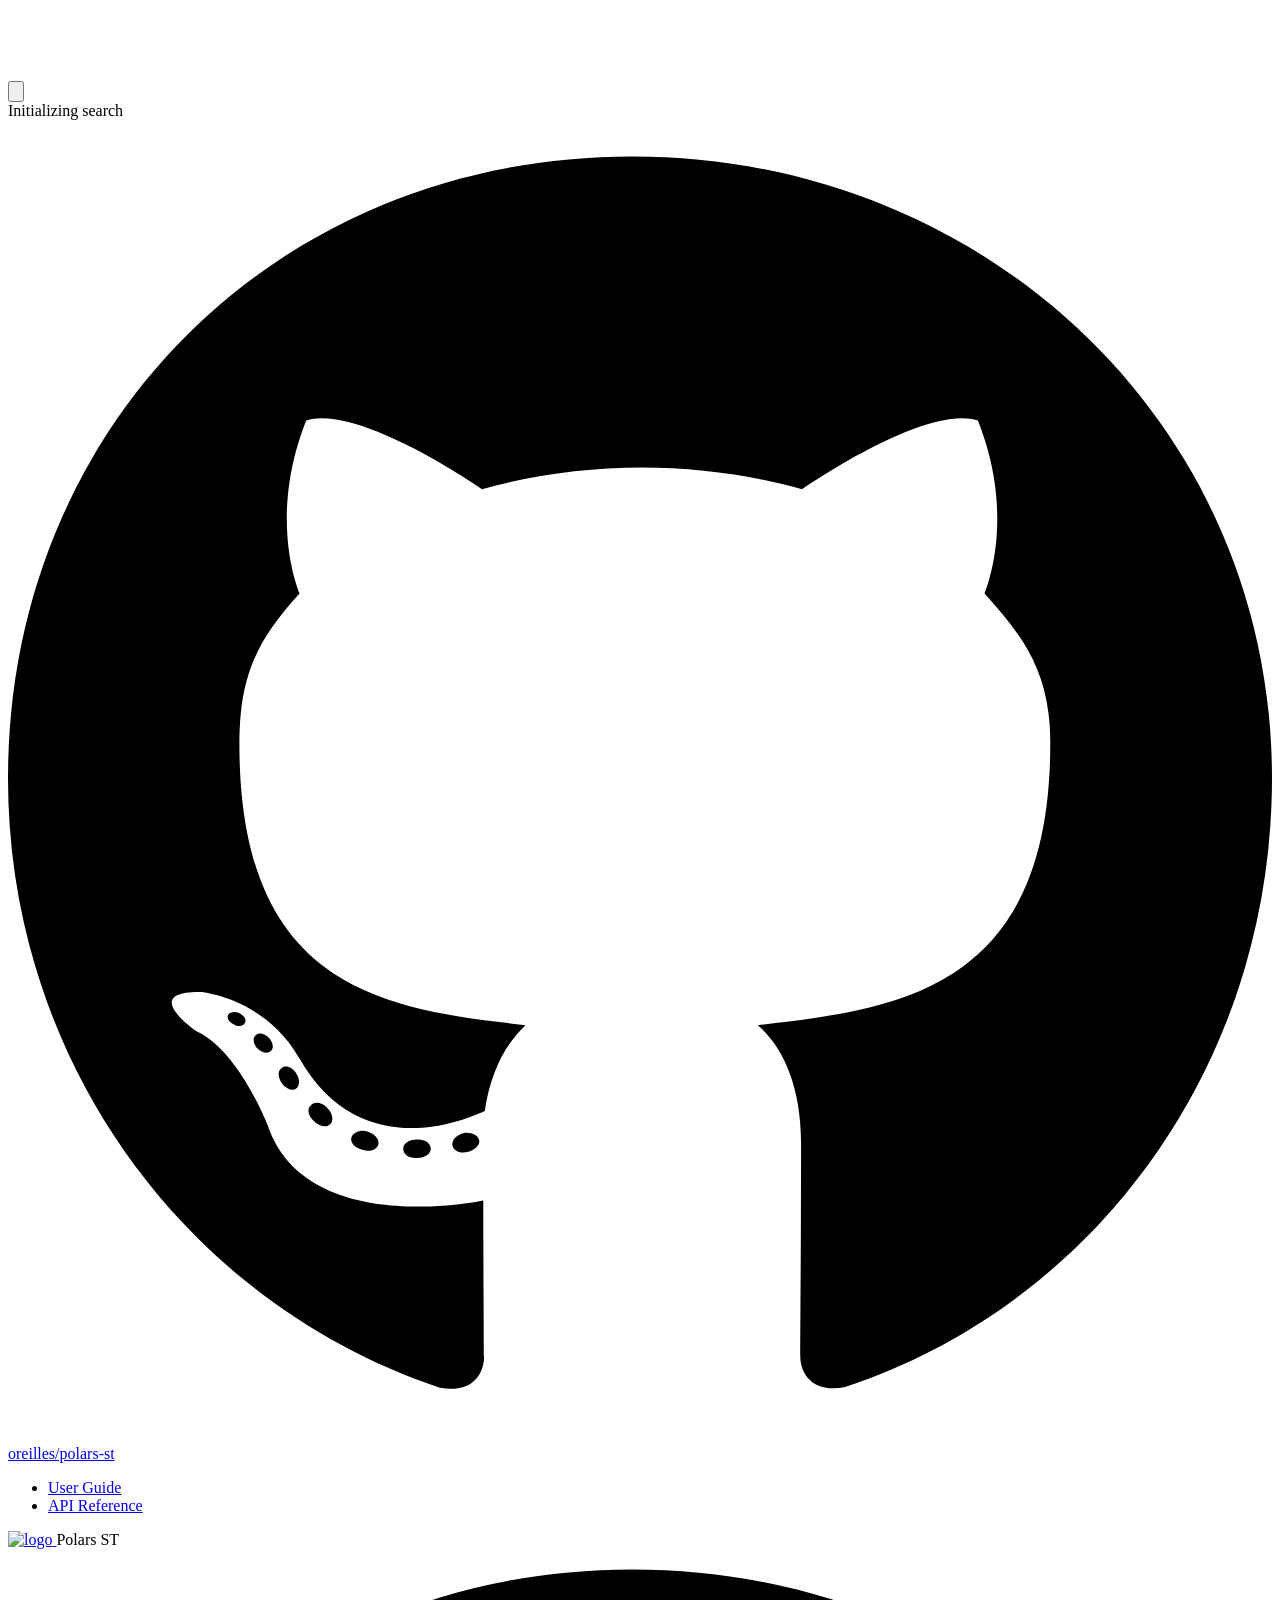
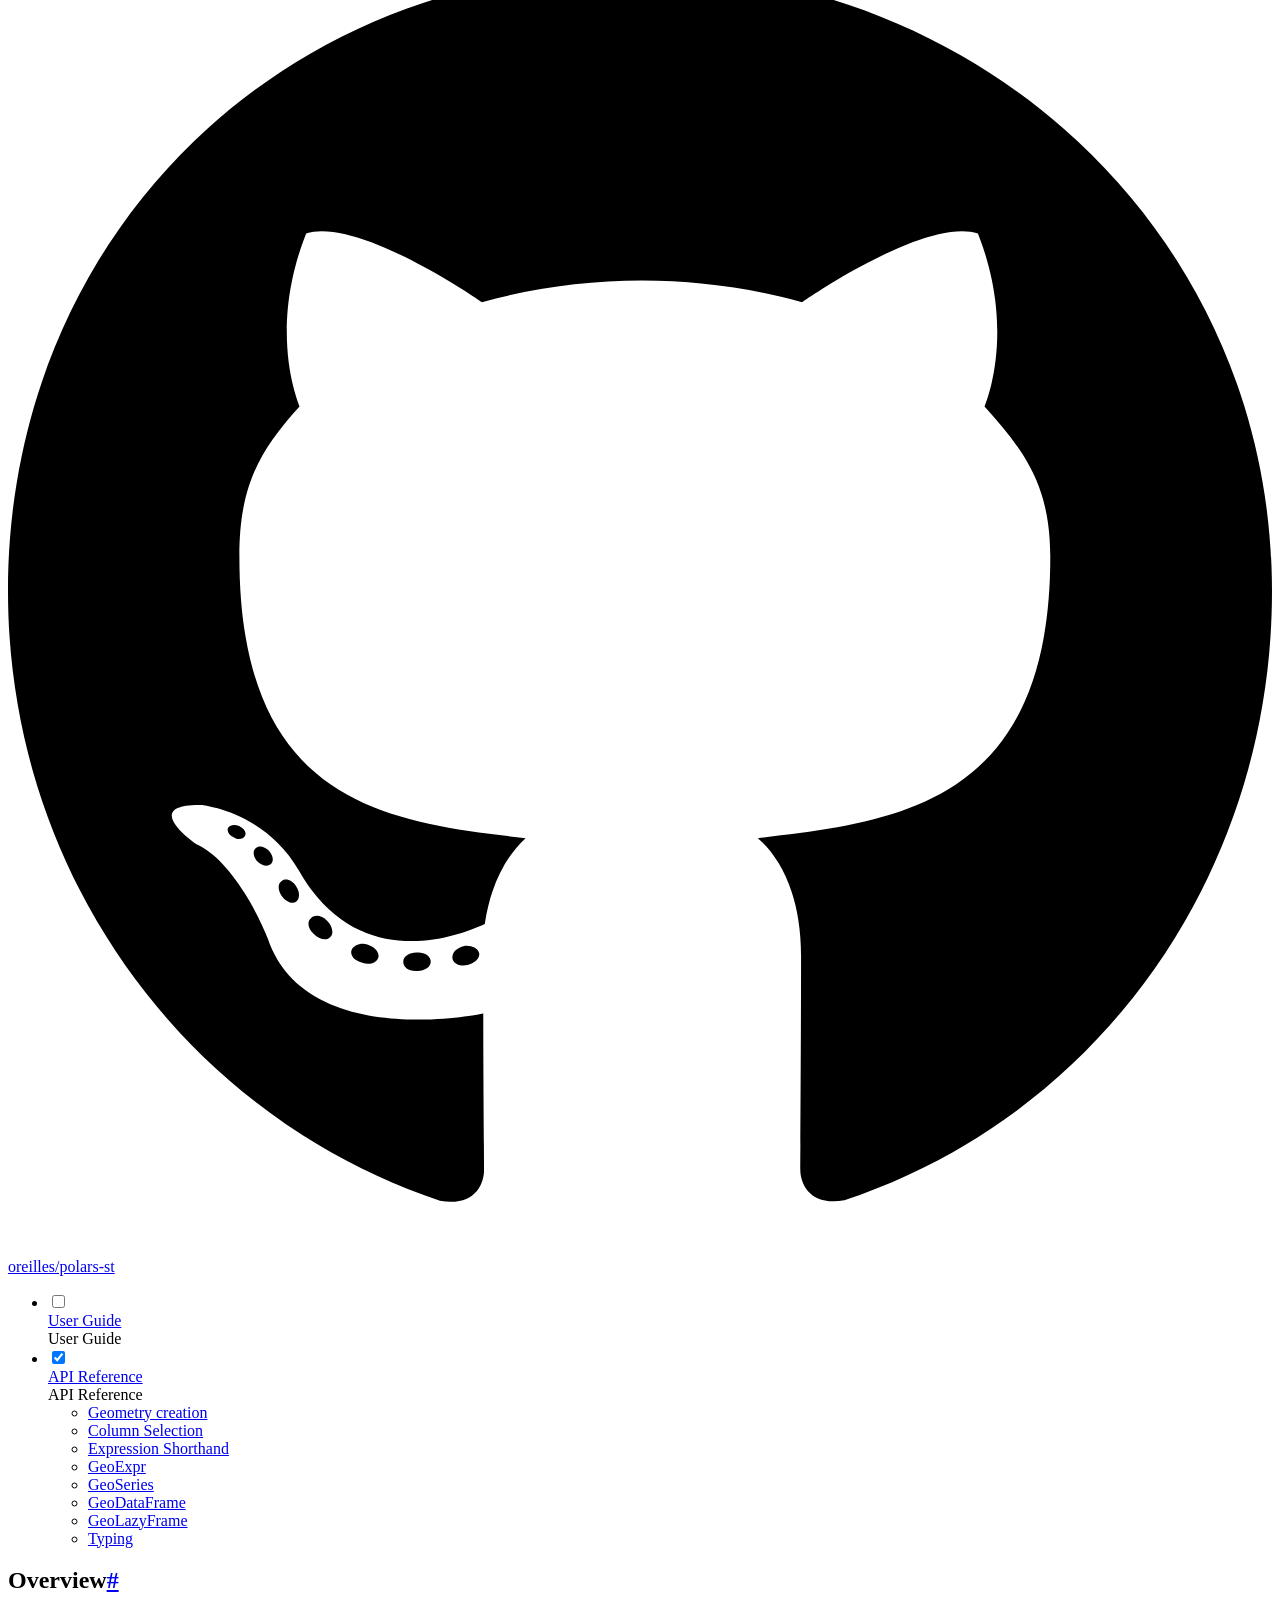
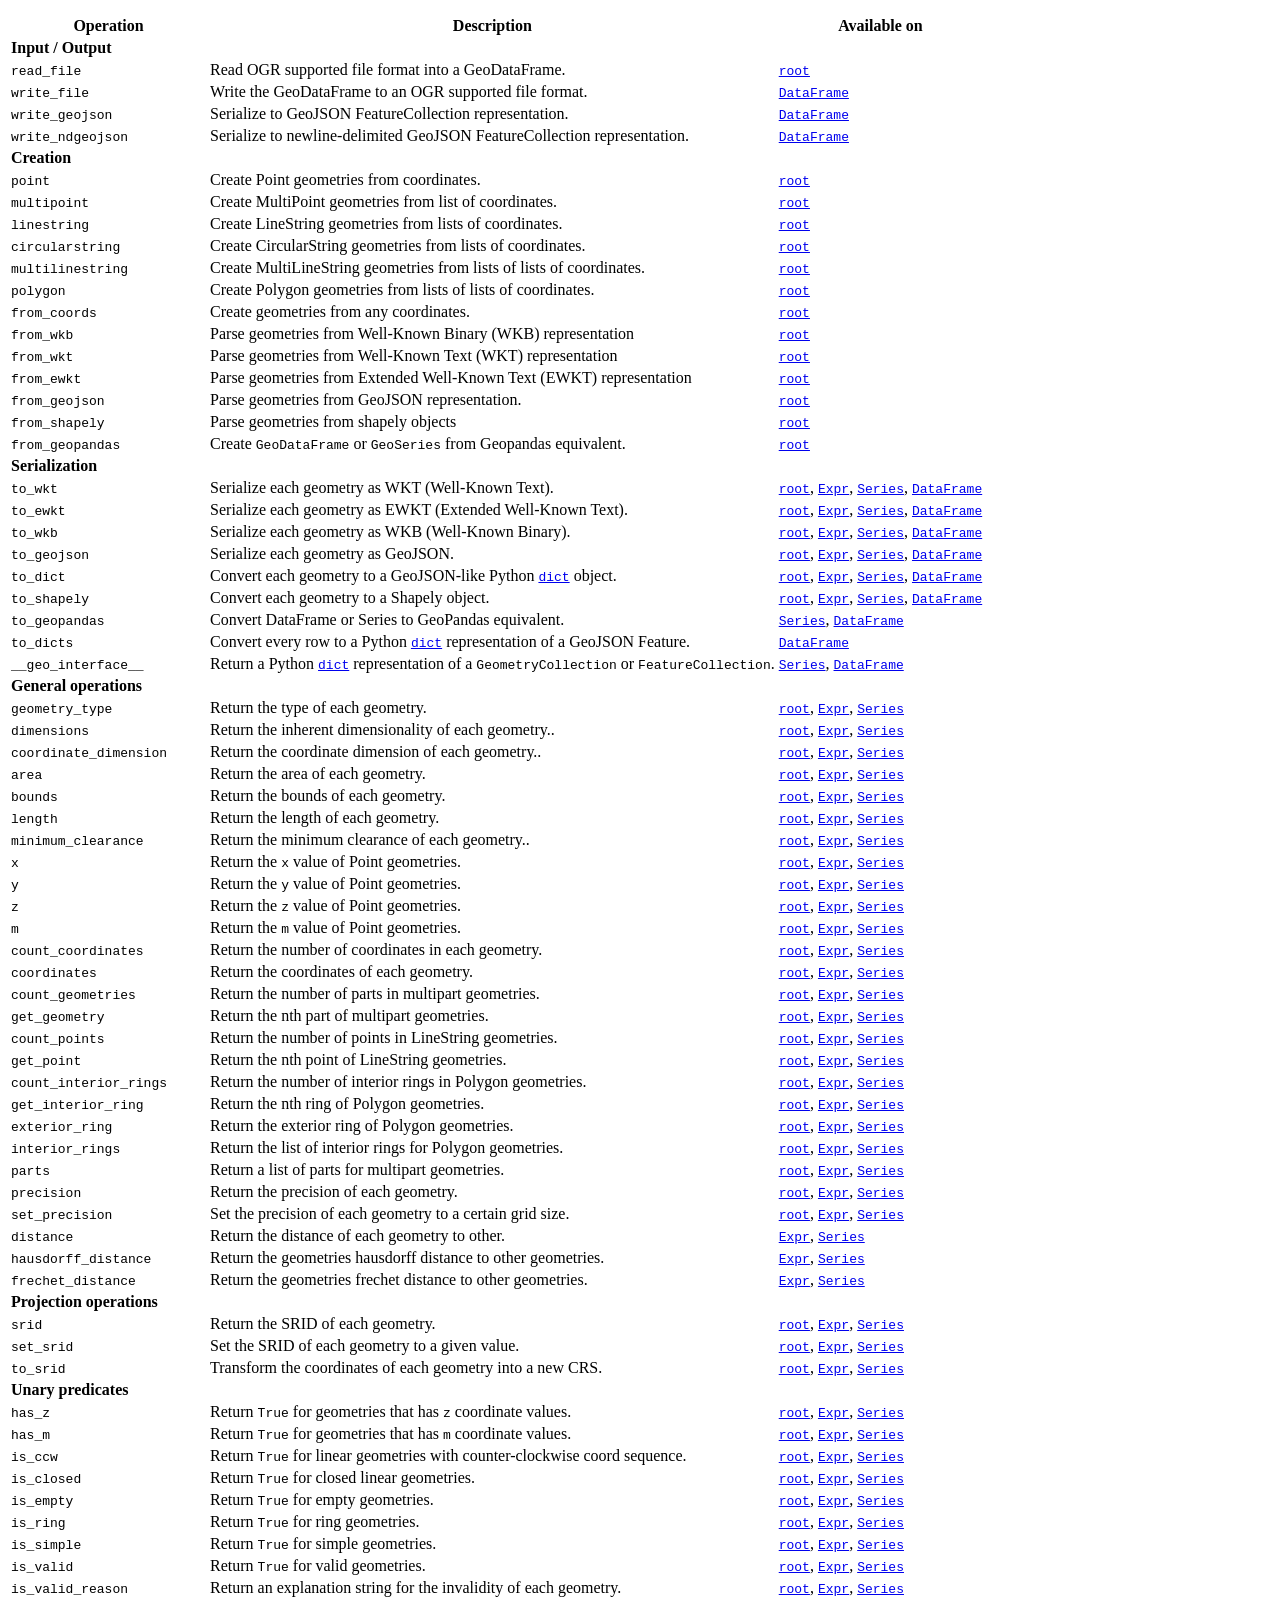
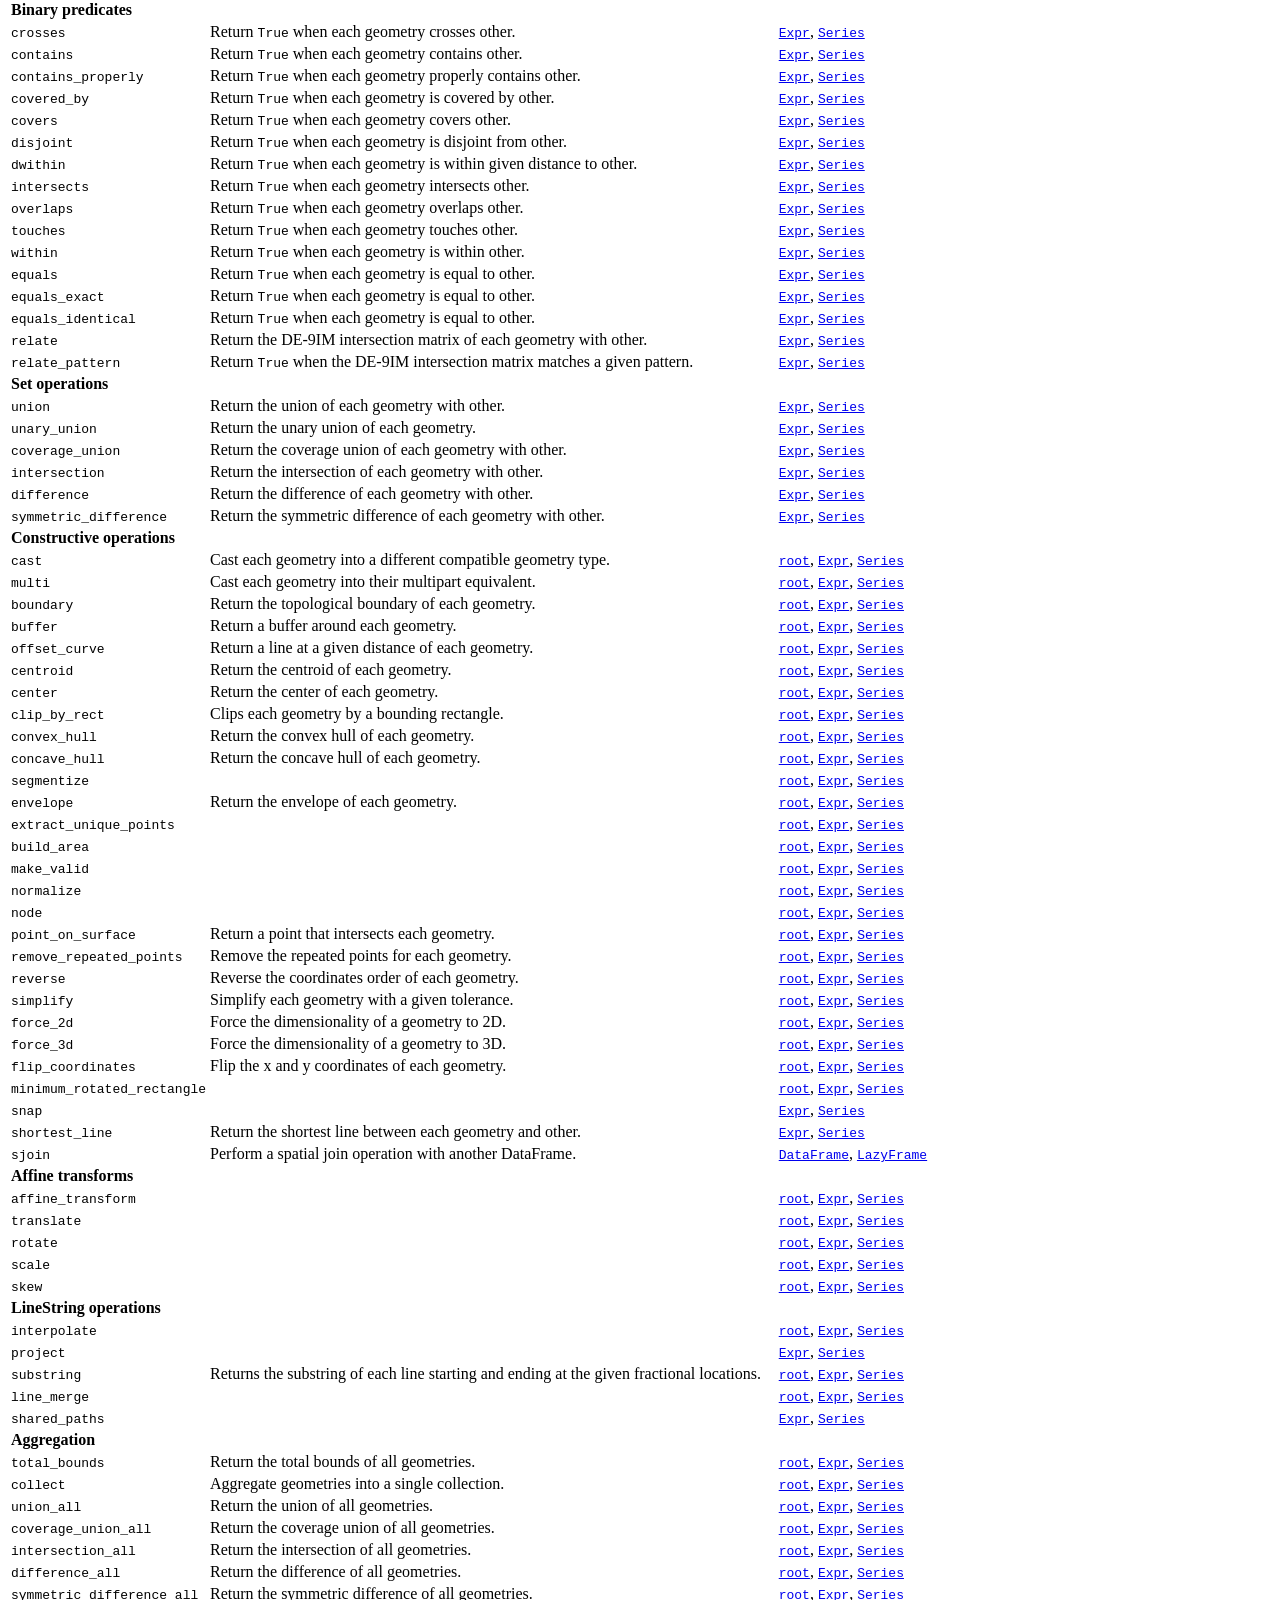
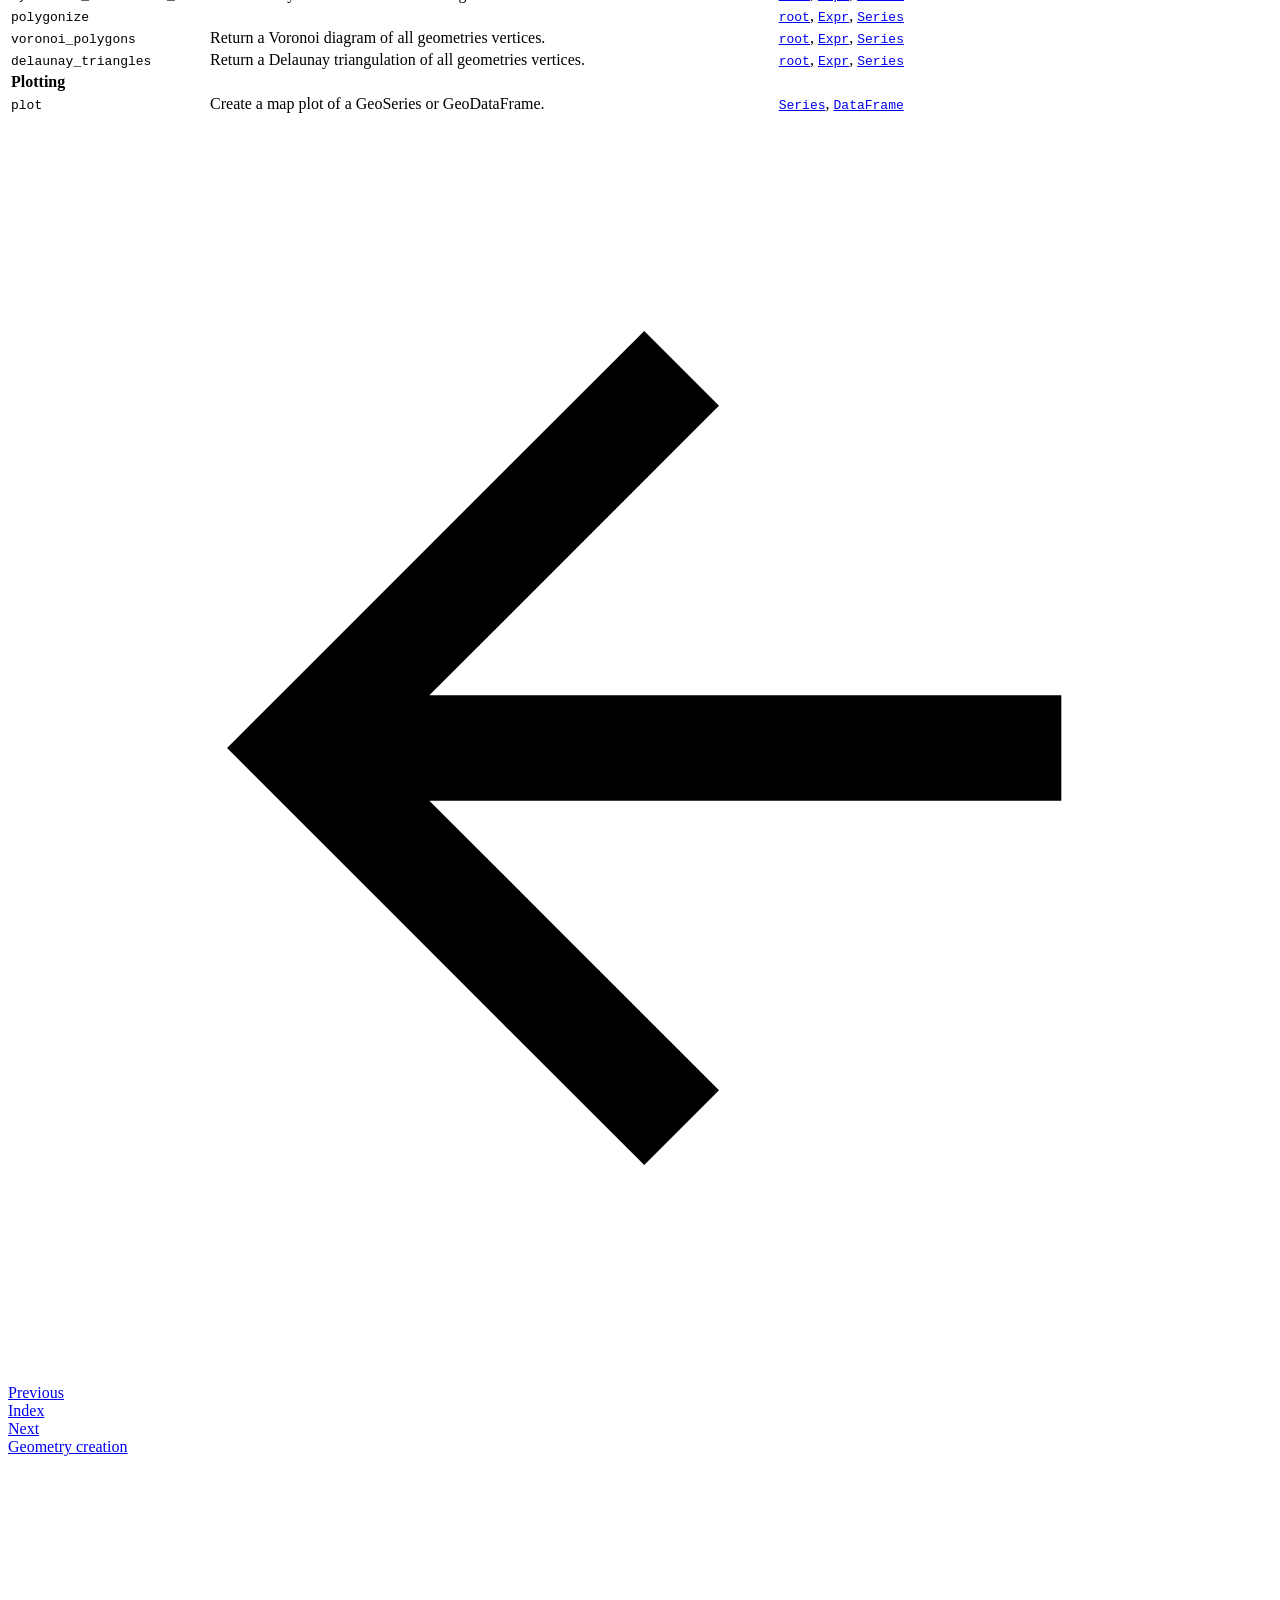
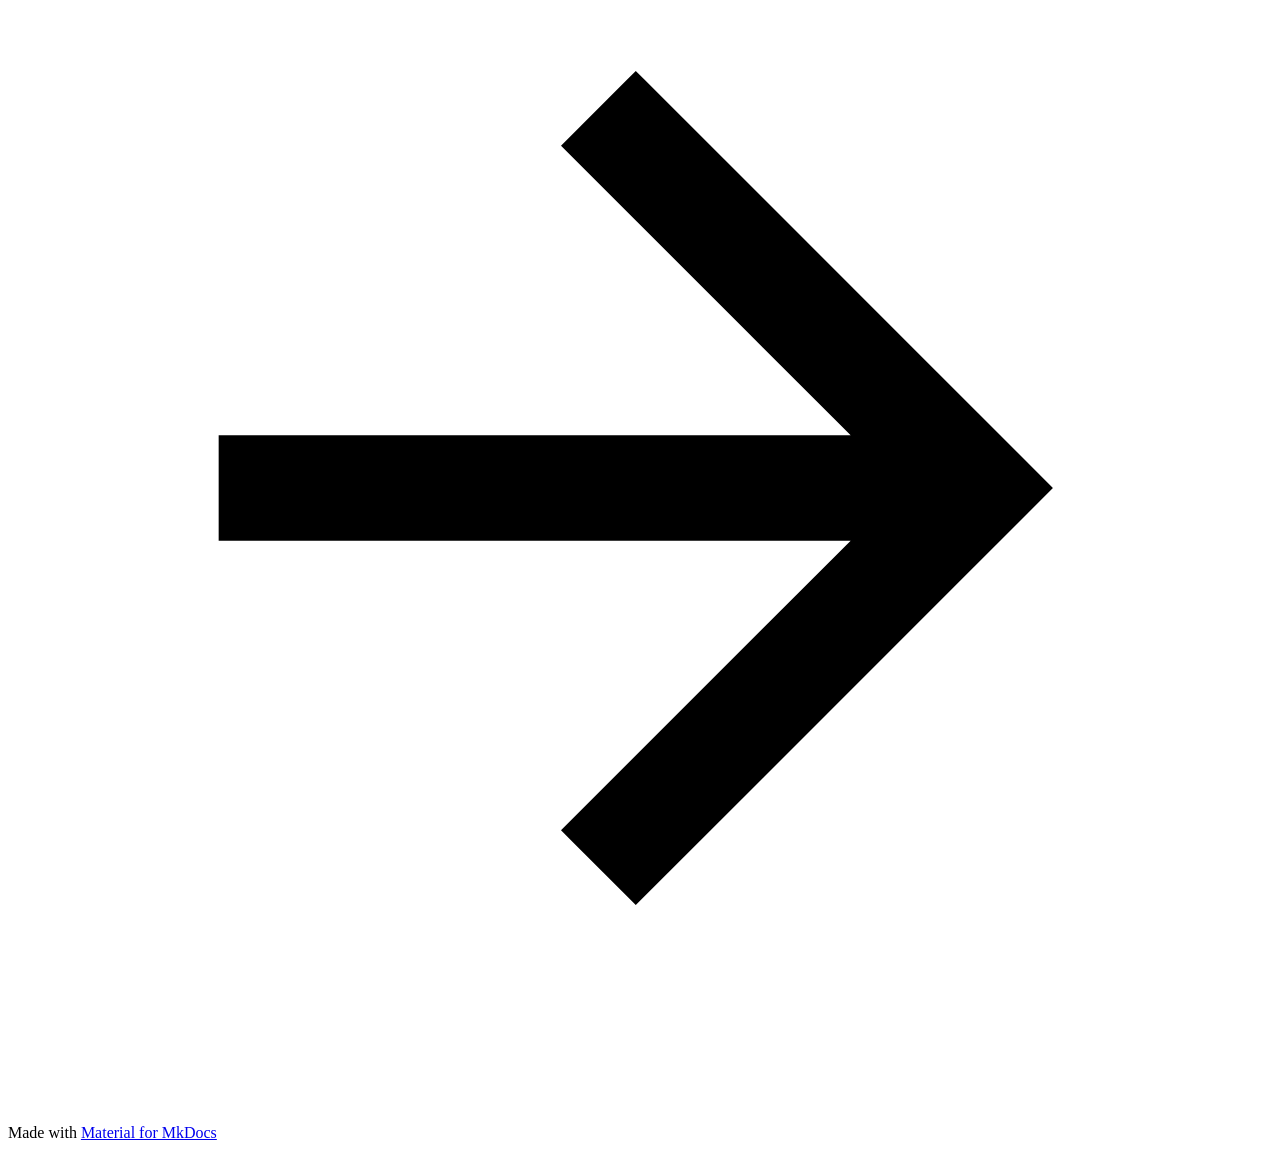
==== commit ca840967: "Deployed f04e0c2 with MkDocs version: 1.6.1" ====
--- a/api-reference/index.html
+++ b/api-reference/index.html
@@ -1378,6 +1378,11 @@
 <td><a class="autorefs autorefs-internal" title="&lt;span class=&quot;doc doc-object-name doc-function-name&quot;&gt;polars_st.GeoExprNameSpace.project&lt;/span&gt;" href="geoexpr/#polars_st.GeoExprNameSpace.project"><code>Expr</code></a>, <a class="autorefs autorefs-internal" title="&lt;span class=&quot;doc doc-object-name doc-function-name&quot;&gt;polars_st.GeoSeriesNameSpace.project&lt;/span&gt;" href="geoseries/#polars_st.GeoSeriesNameSpace.project"><code>Series</code></a></td>
 </tr>
 <tr>
+<td><code>substring</code></td>
+<td>Returns the substring of each line starting and ending at the given fractional locations.</td>
+<td><a class="autorefs autorefs-internal" title="&lt;span class=&quot;doc doc-object-name doc-function-name&quot;&gt;polars_st.substring&lt;/span&gt;" href="sugar/#polars_st.substring"><code>root</code></a>, <a class="autorefs autorefs-internal" title="&lt;span class=&quot;doc doc-object-name doc-function-name&quot;&gt;polars_st.GeoExprNameSpace.substring&lt;/span&gt;" href="geoexpr/#polars_st.GeoExprNameSpace.substring"><code>Expr</code></a>, <a class="autorefs autorefs-internal" title="&lt;span class=&quot;doc doc-object-name doc-function-name&quot;&gt;polars_st.GeoSeriesNameSpace.substring&lt;/span&gt;" href="geoseries/#polars_st.GeoSeriesNameSpace.substring"><code>Series</code></a></td>
+</tr>
+<tr>
 <td><code>line_merge</code></td>
 <td></td>
 <td><a class="autorefs autorefs-internal" title="&lt;span class=&quot;doc doc-object-name doc-function-name&quot;&gt;polars_st.line_merge&lt;/span&gt;" href="sugar/#polars_st.line_merge"><code>root</code></a>, <a class="autorefs autorefs-internal" title="&lt;span class=&quot;doc doc-object-name doc-function-name&quot;&gt;polars_st.GeoExprNameSpace.line_merge&lt;/span&gt;" href="geoexpr/#polars_st.GeoExprNameSpace.line_merge"><code>Expr</code></a>, <a class="autorefs autorefs-internal" title="&lt;span class=&quot;doc doc-object-name doc-function-name&quot;&gt;polars_st.GeoSeriesNameSpace.line_merge&lt;/span&gt;" href="geoseries/#polars_st.GeoSeriesNameSpace.line_merge"><code>Series</code></a></td>
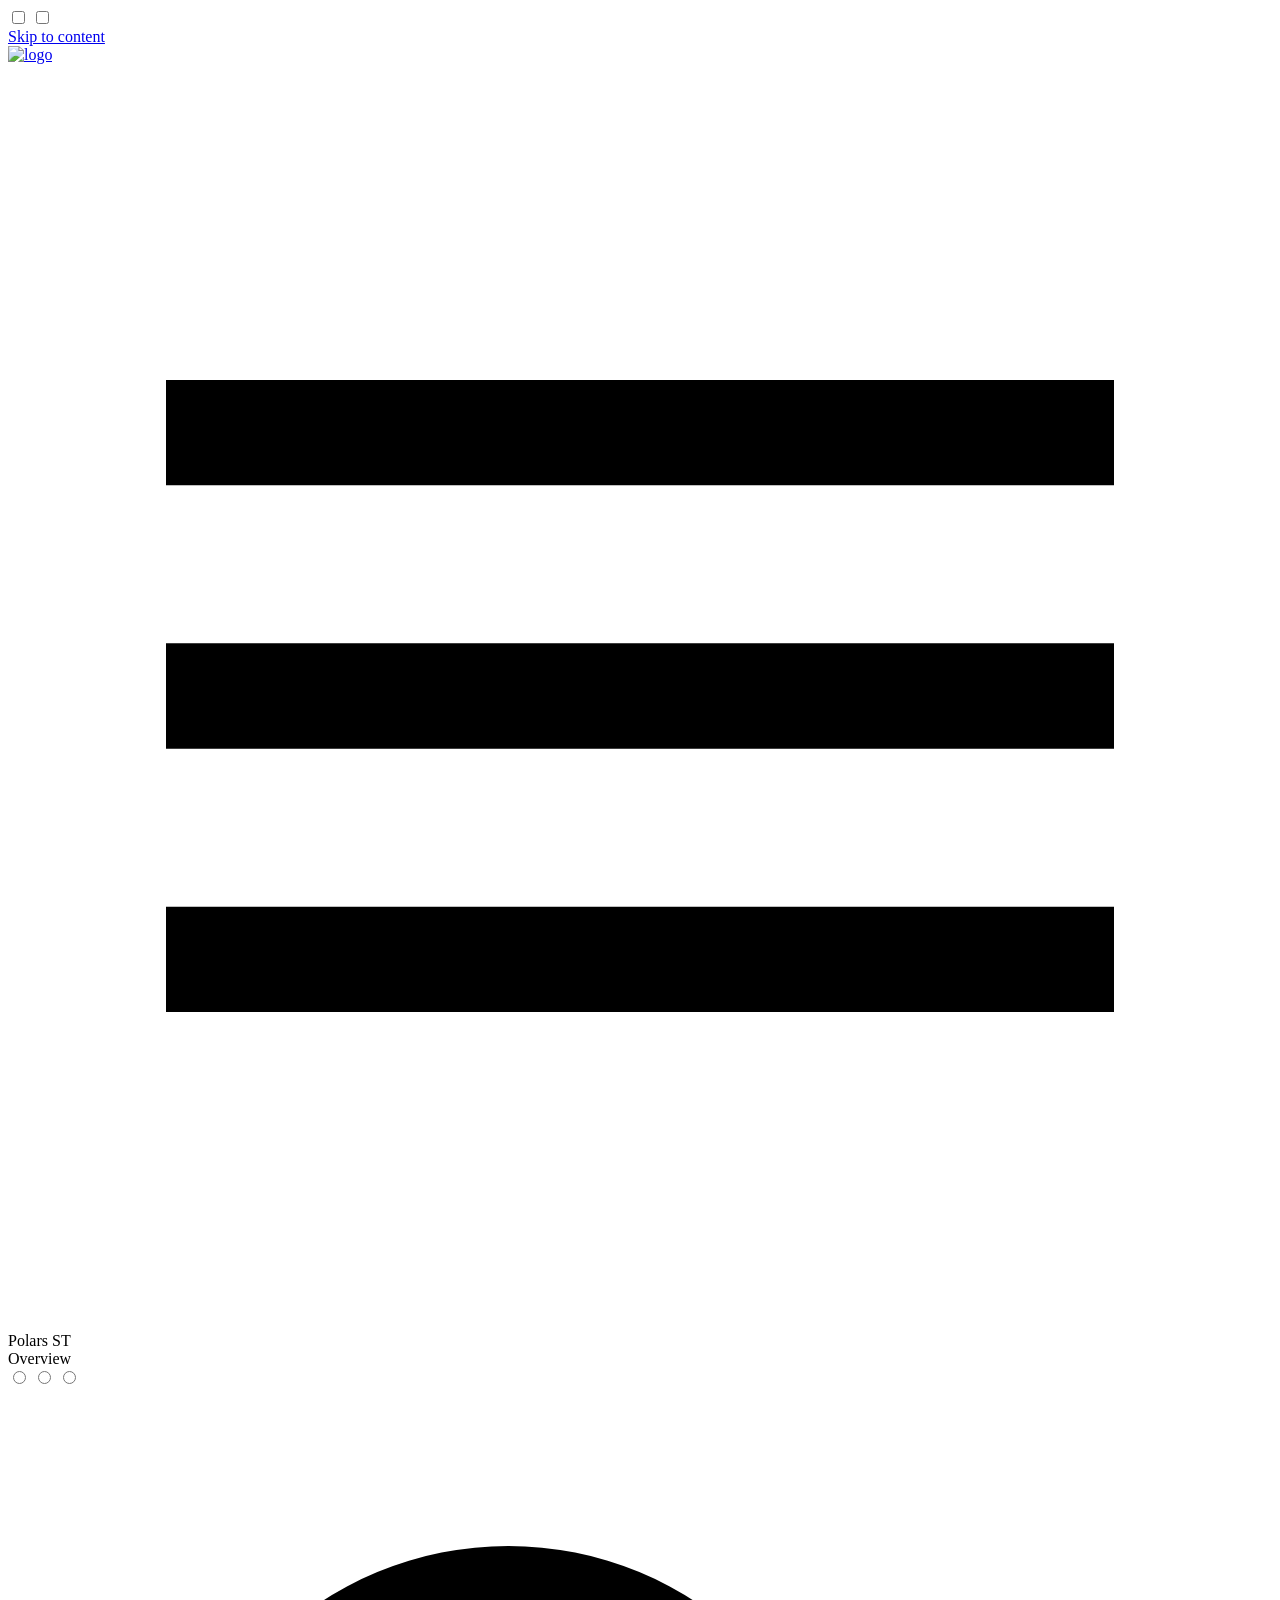
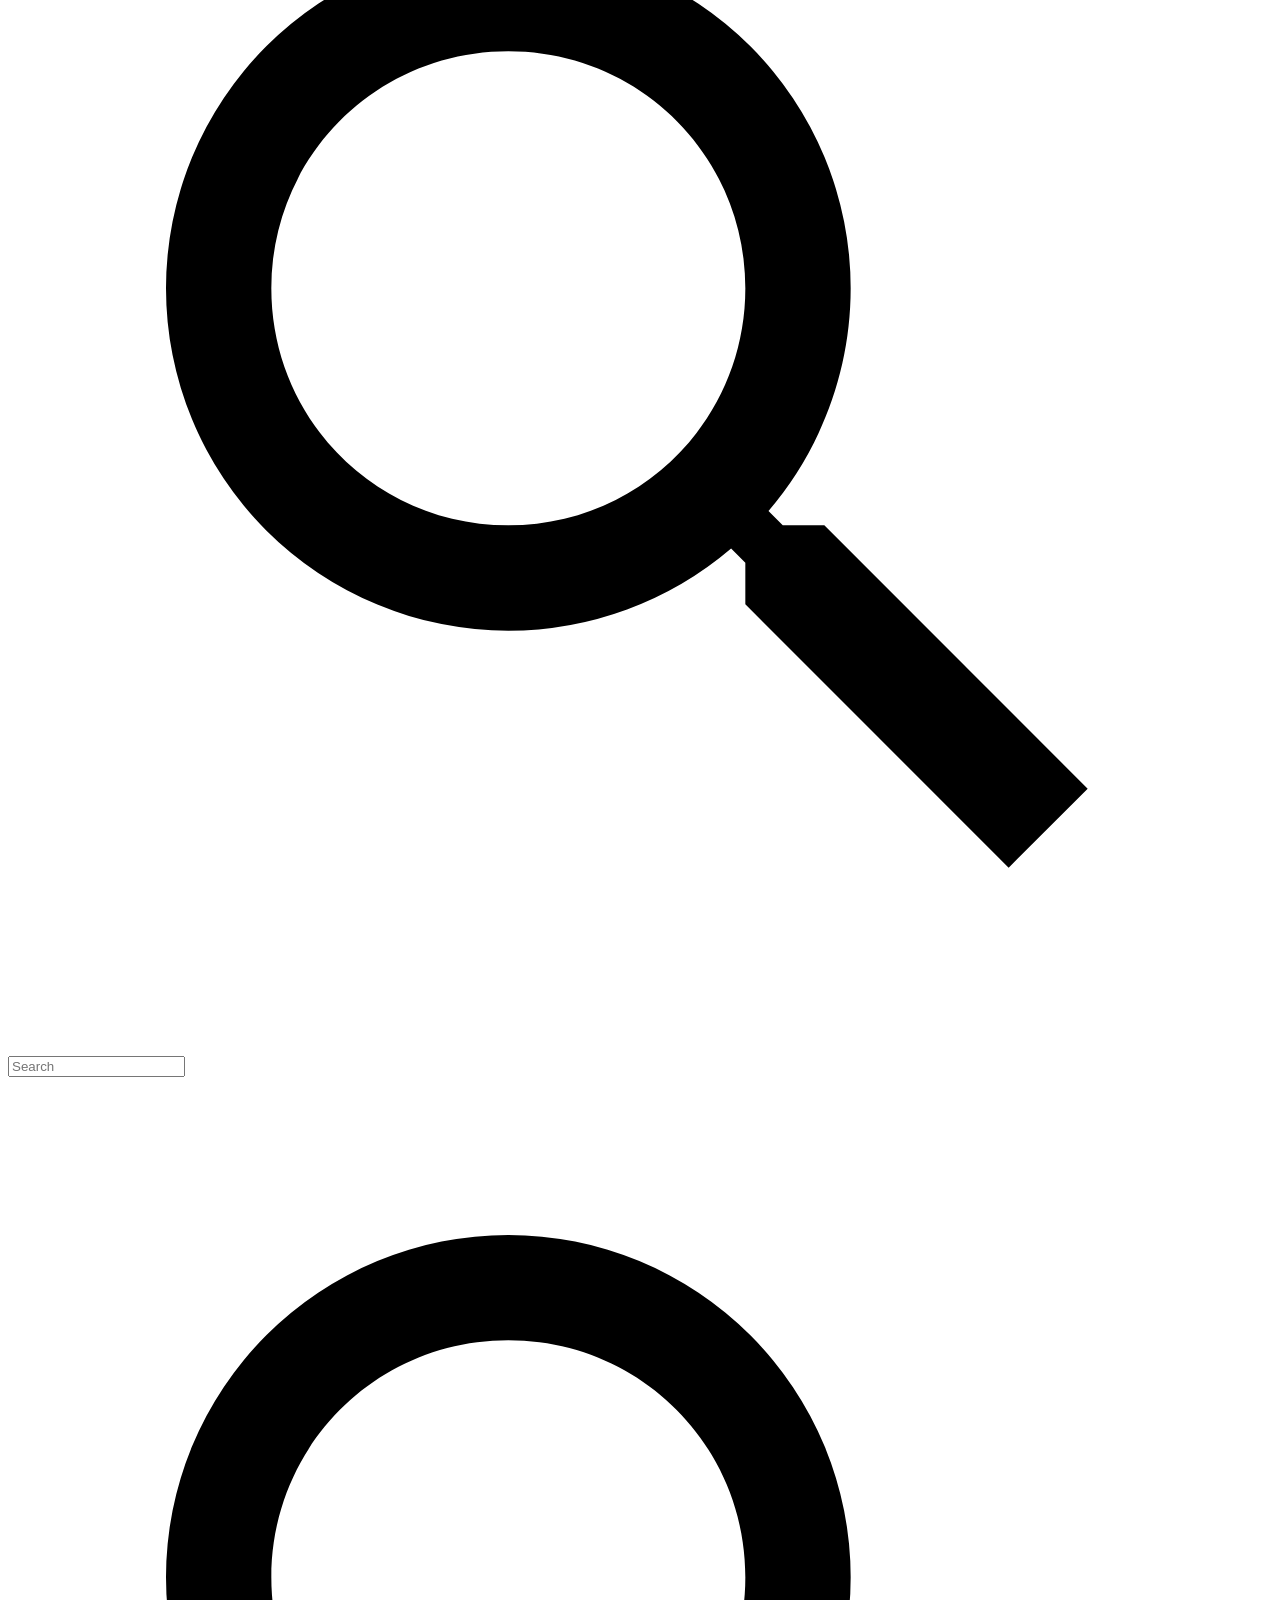
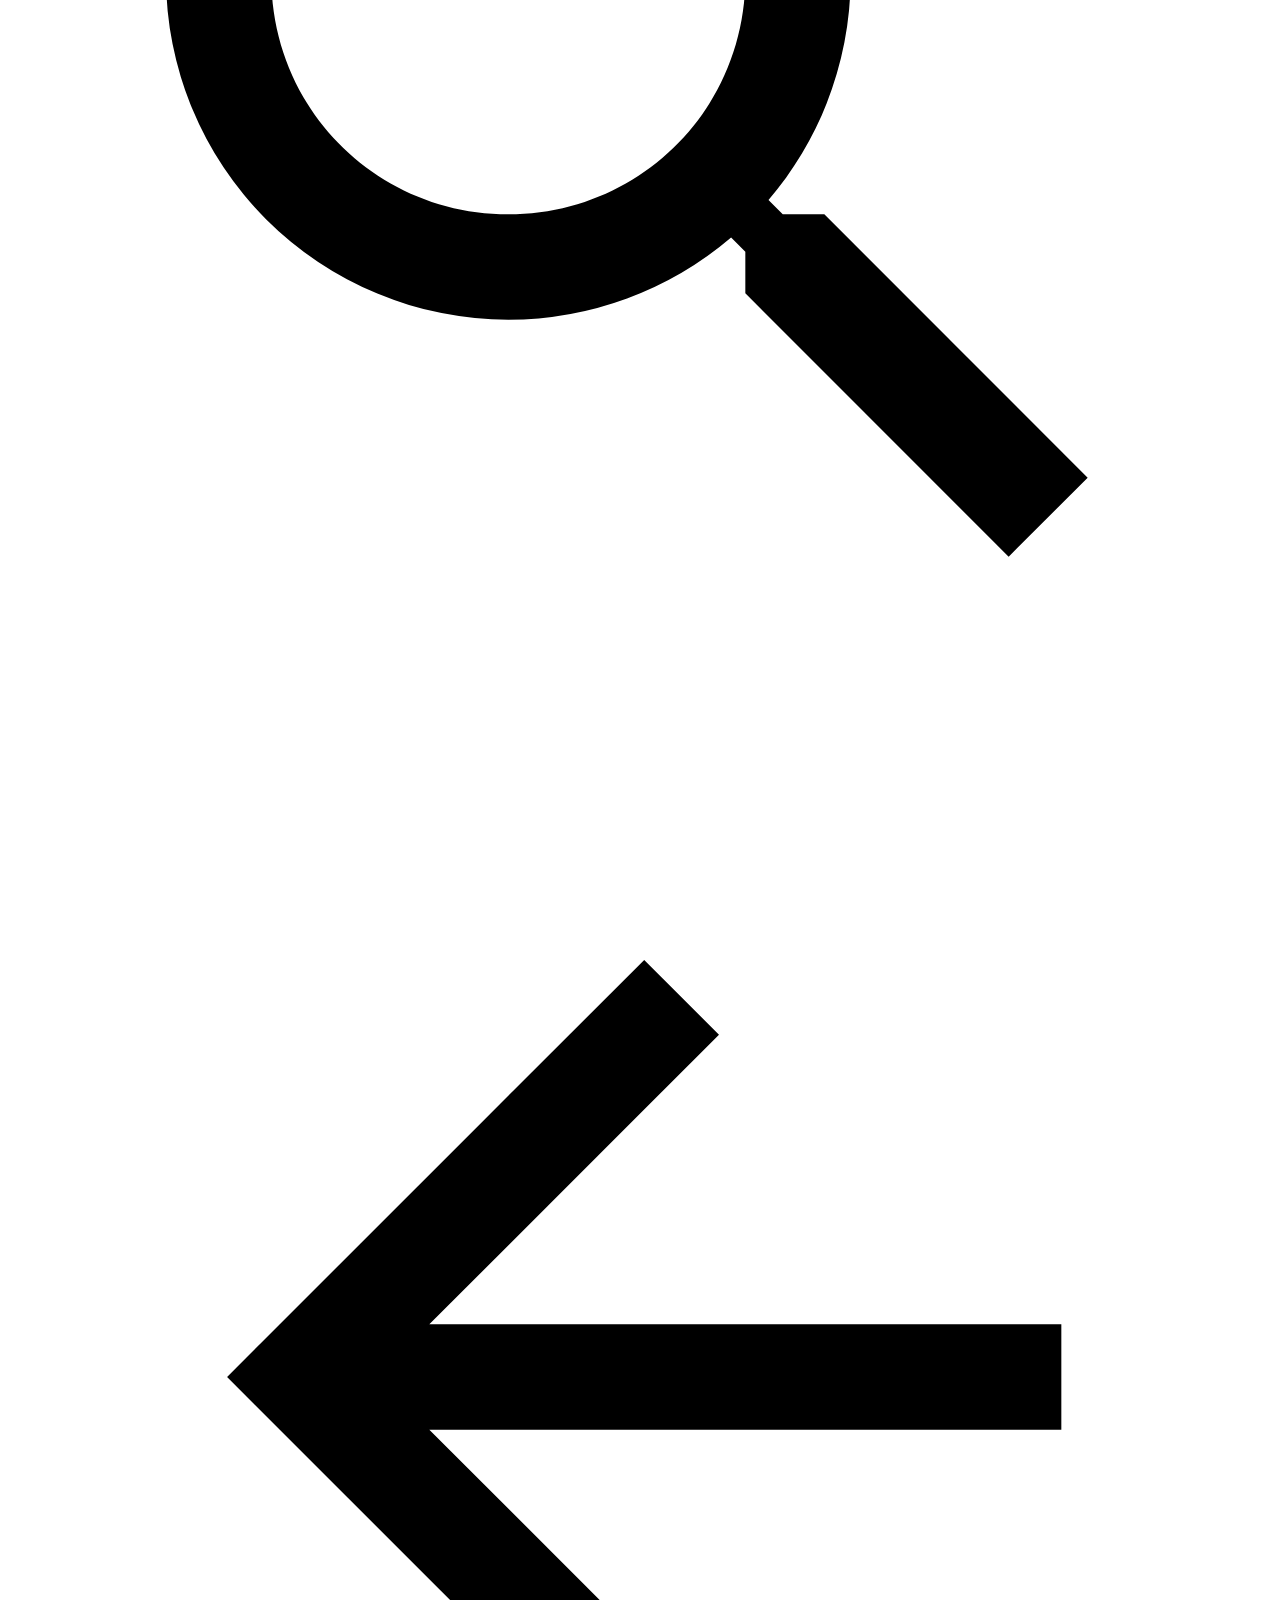
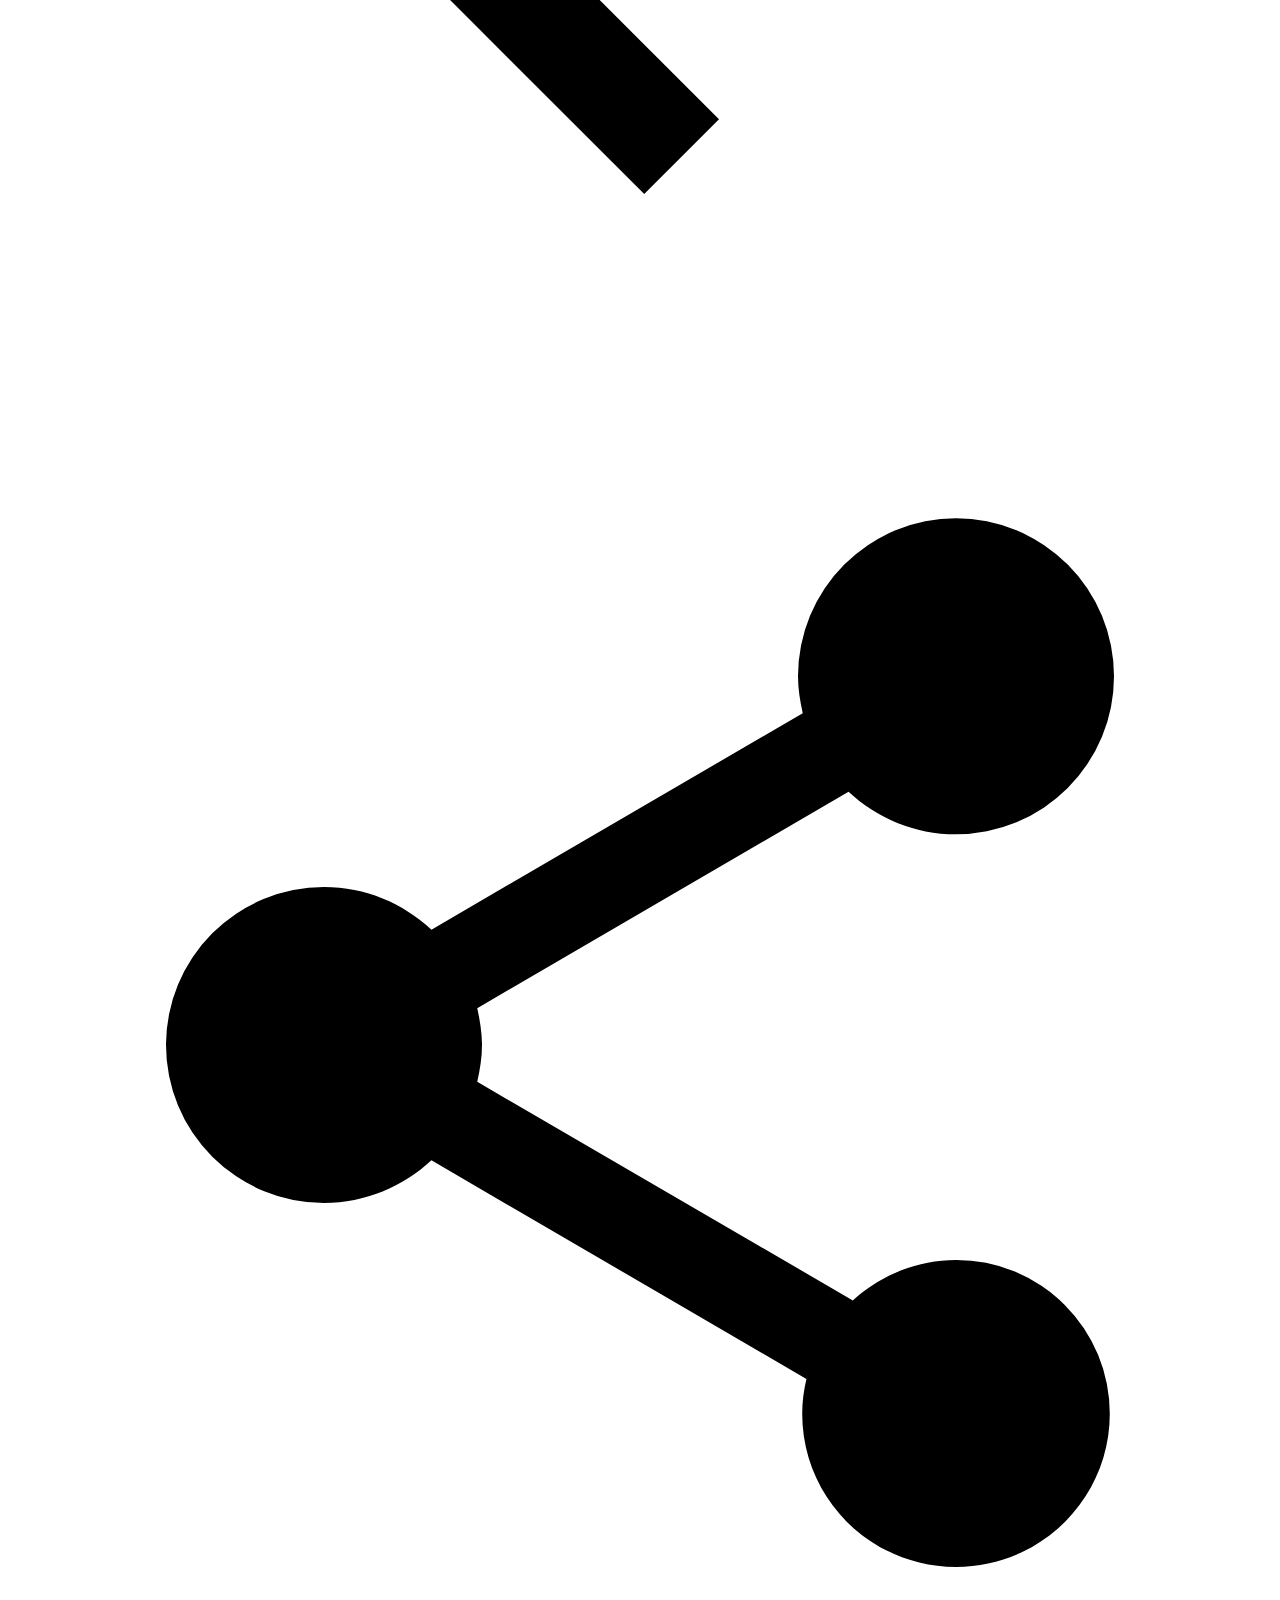
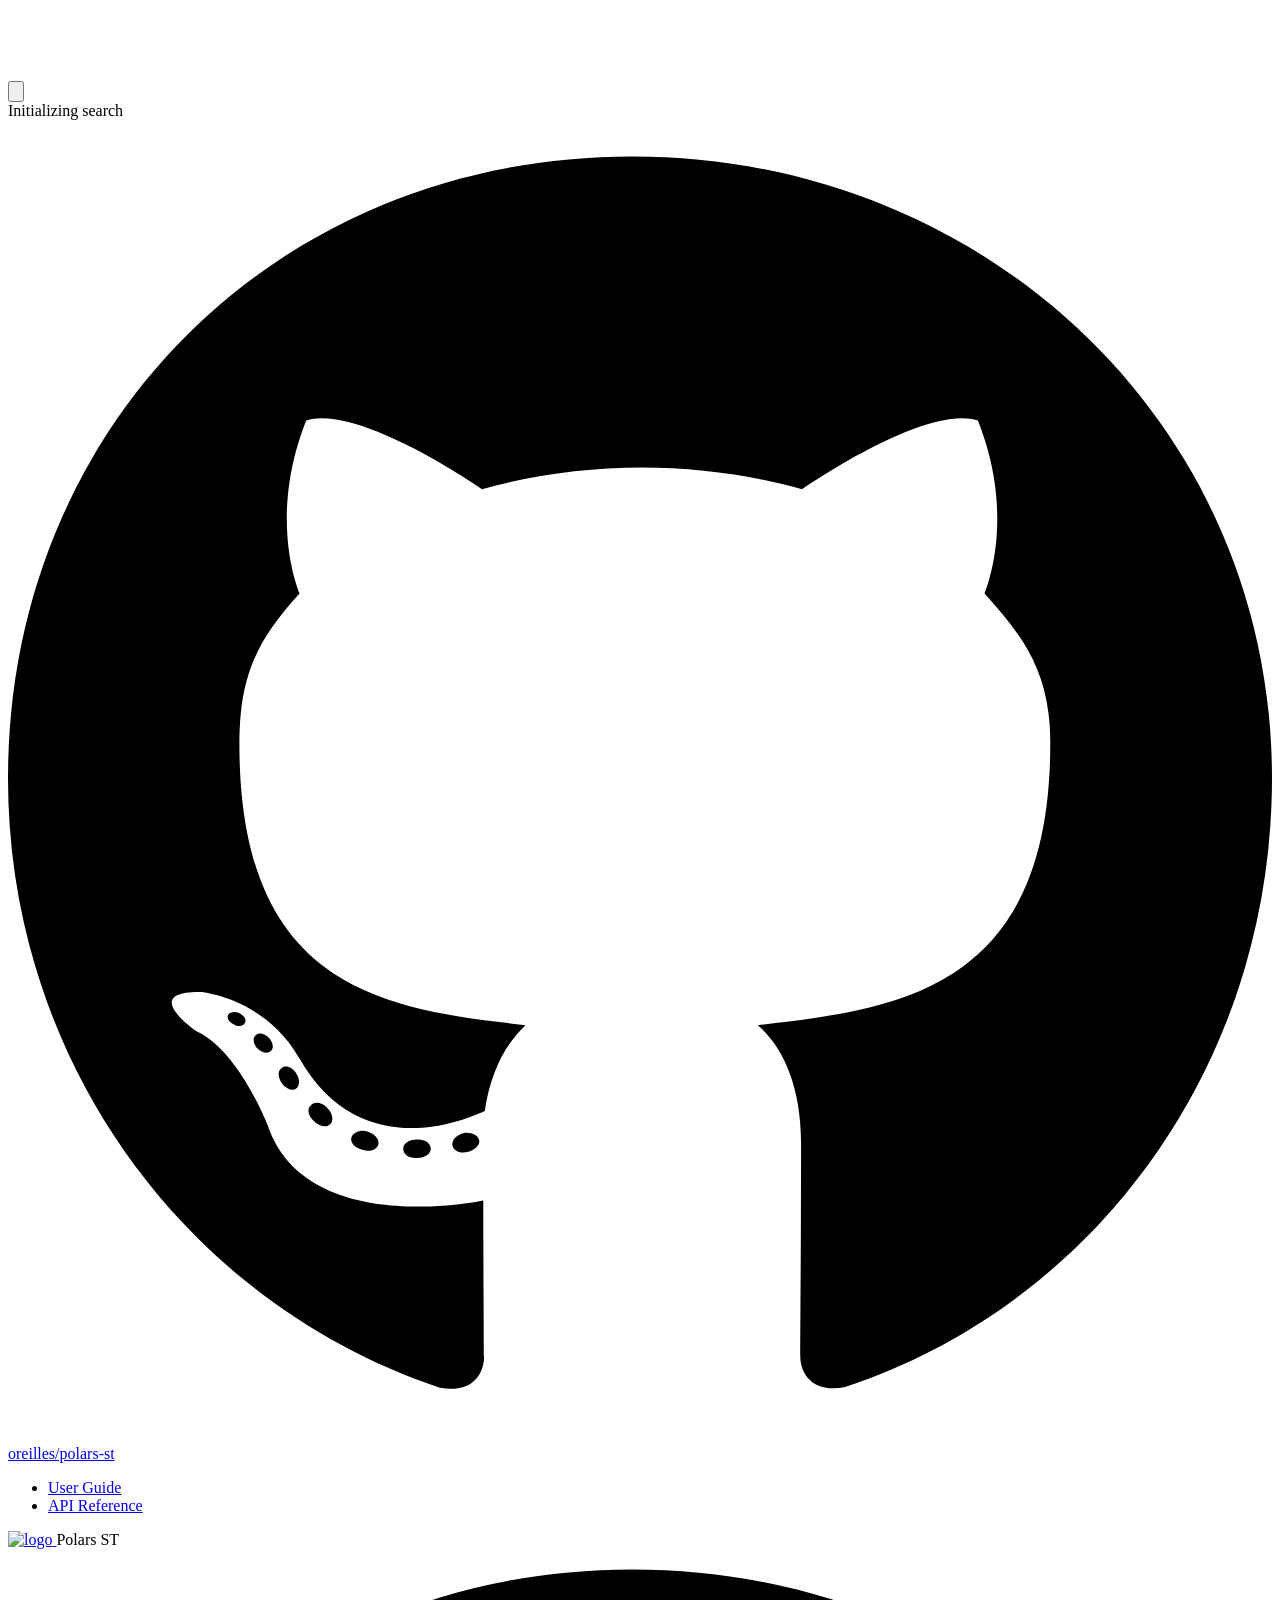
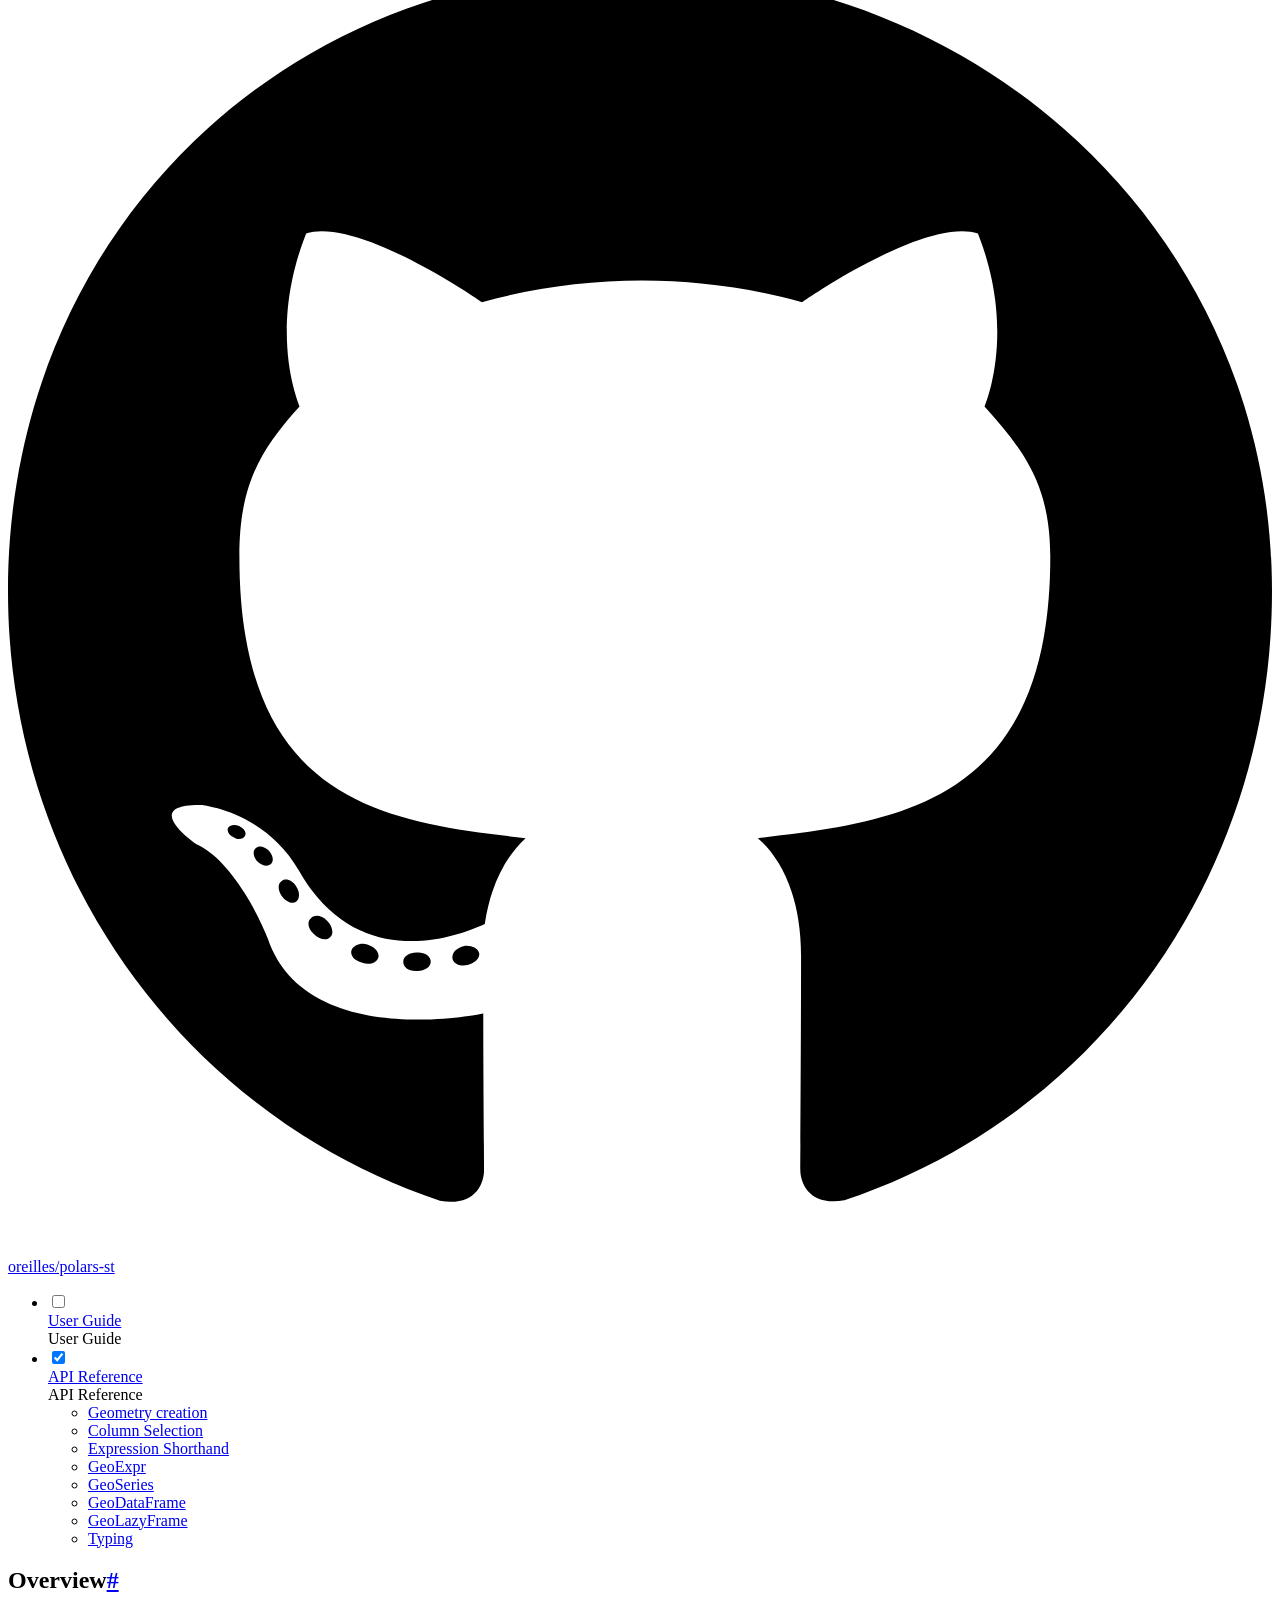
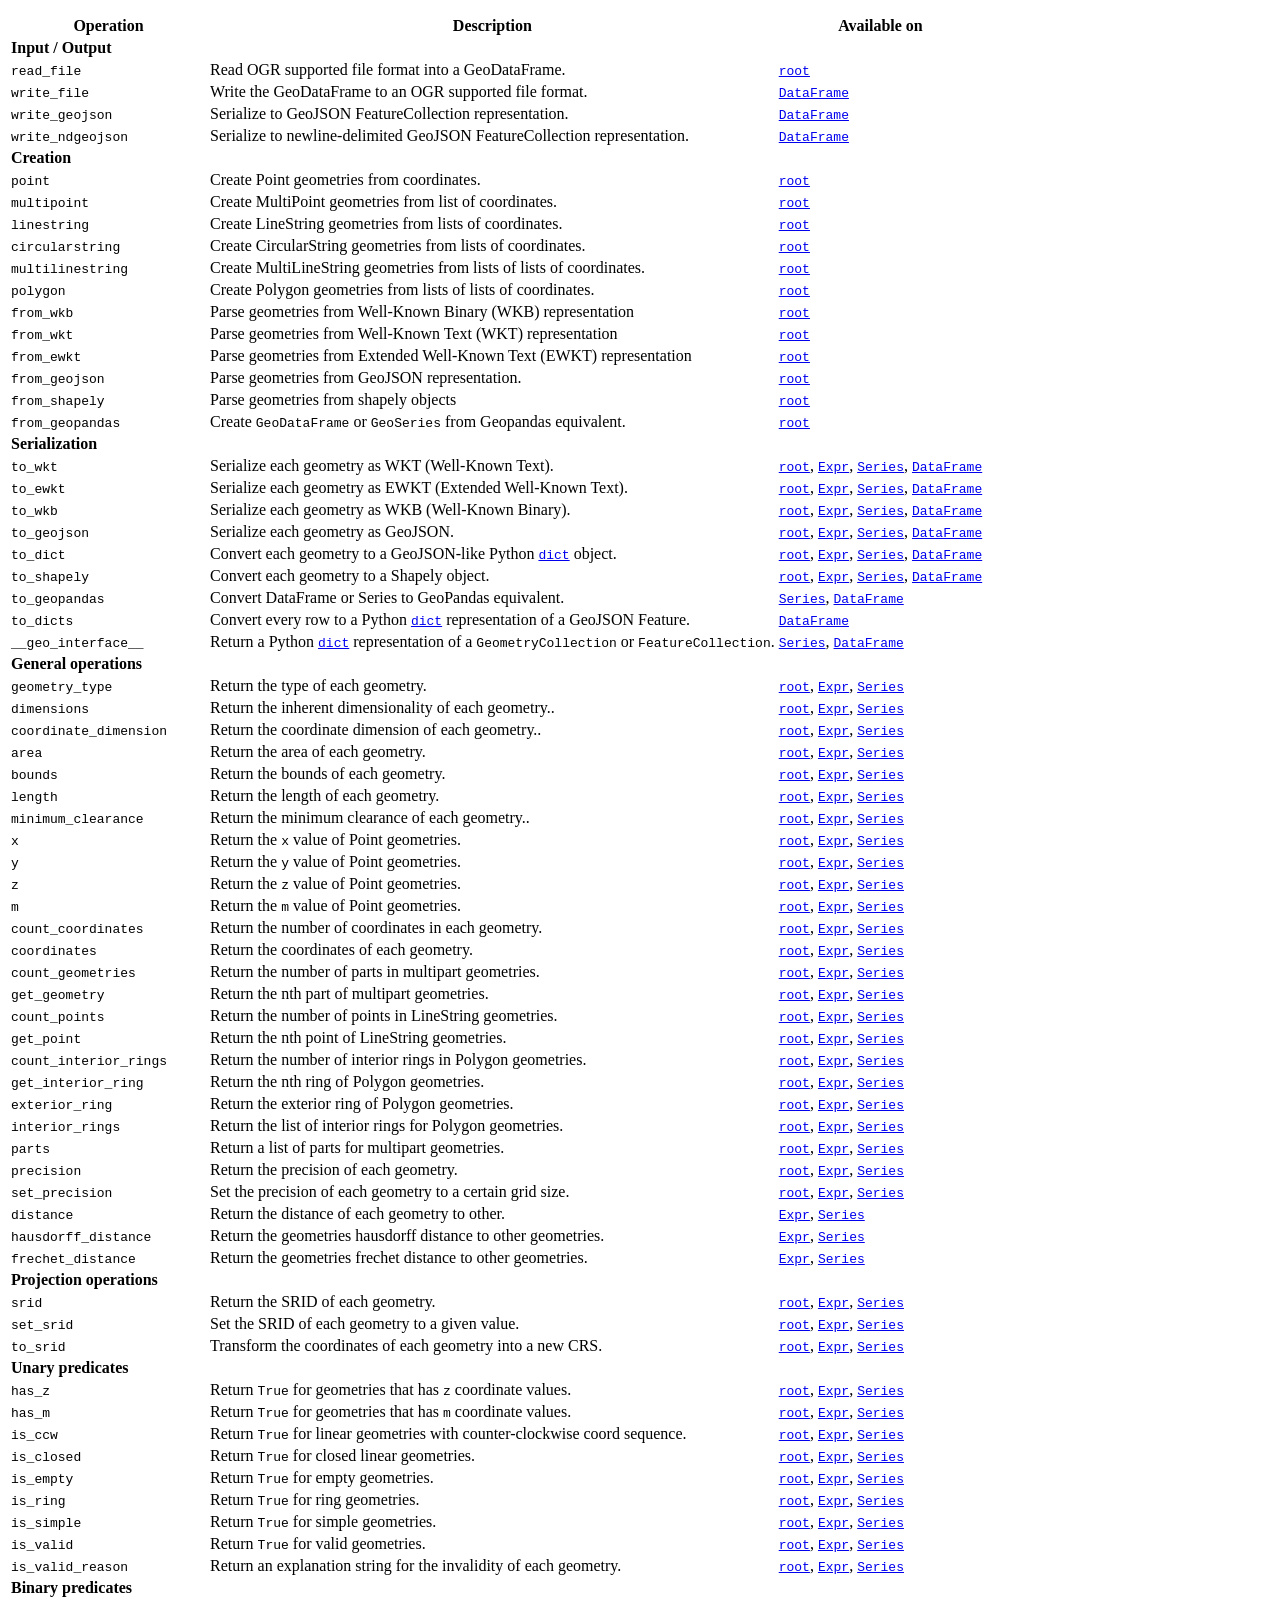
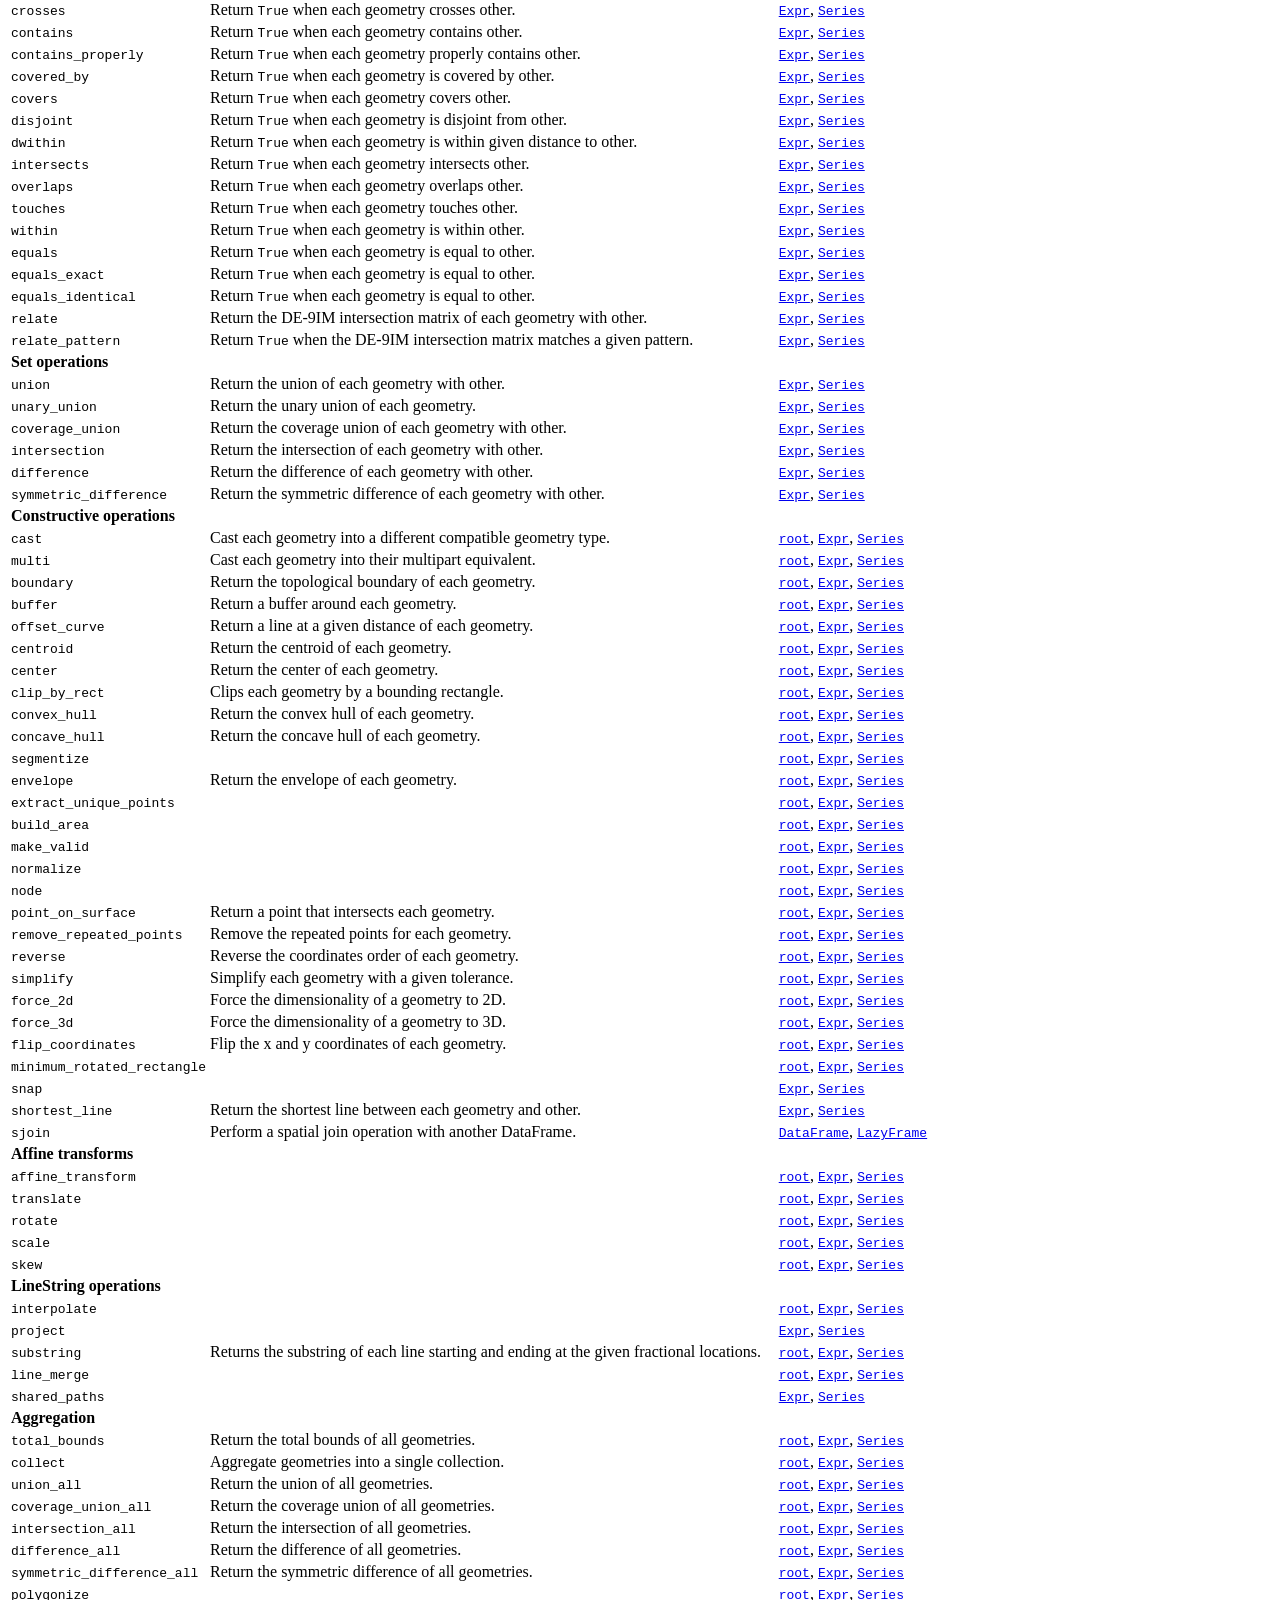
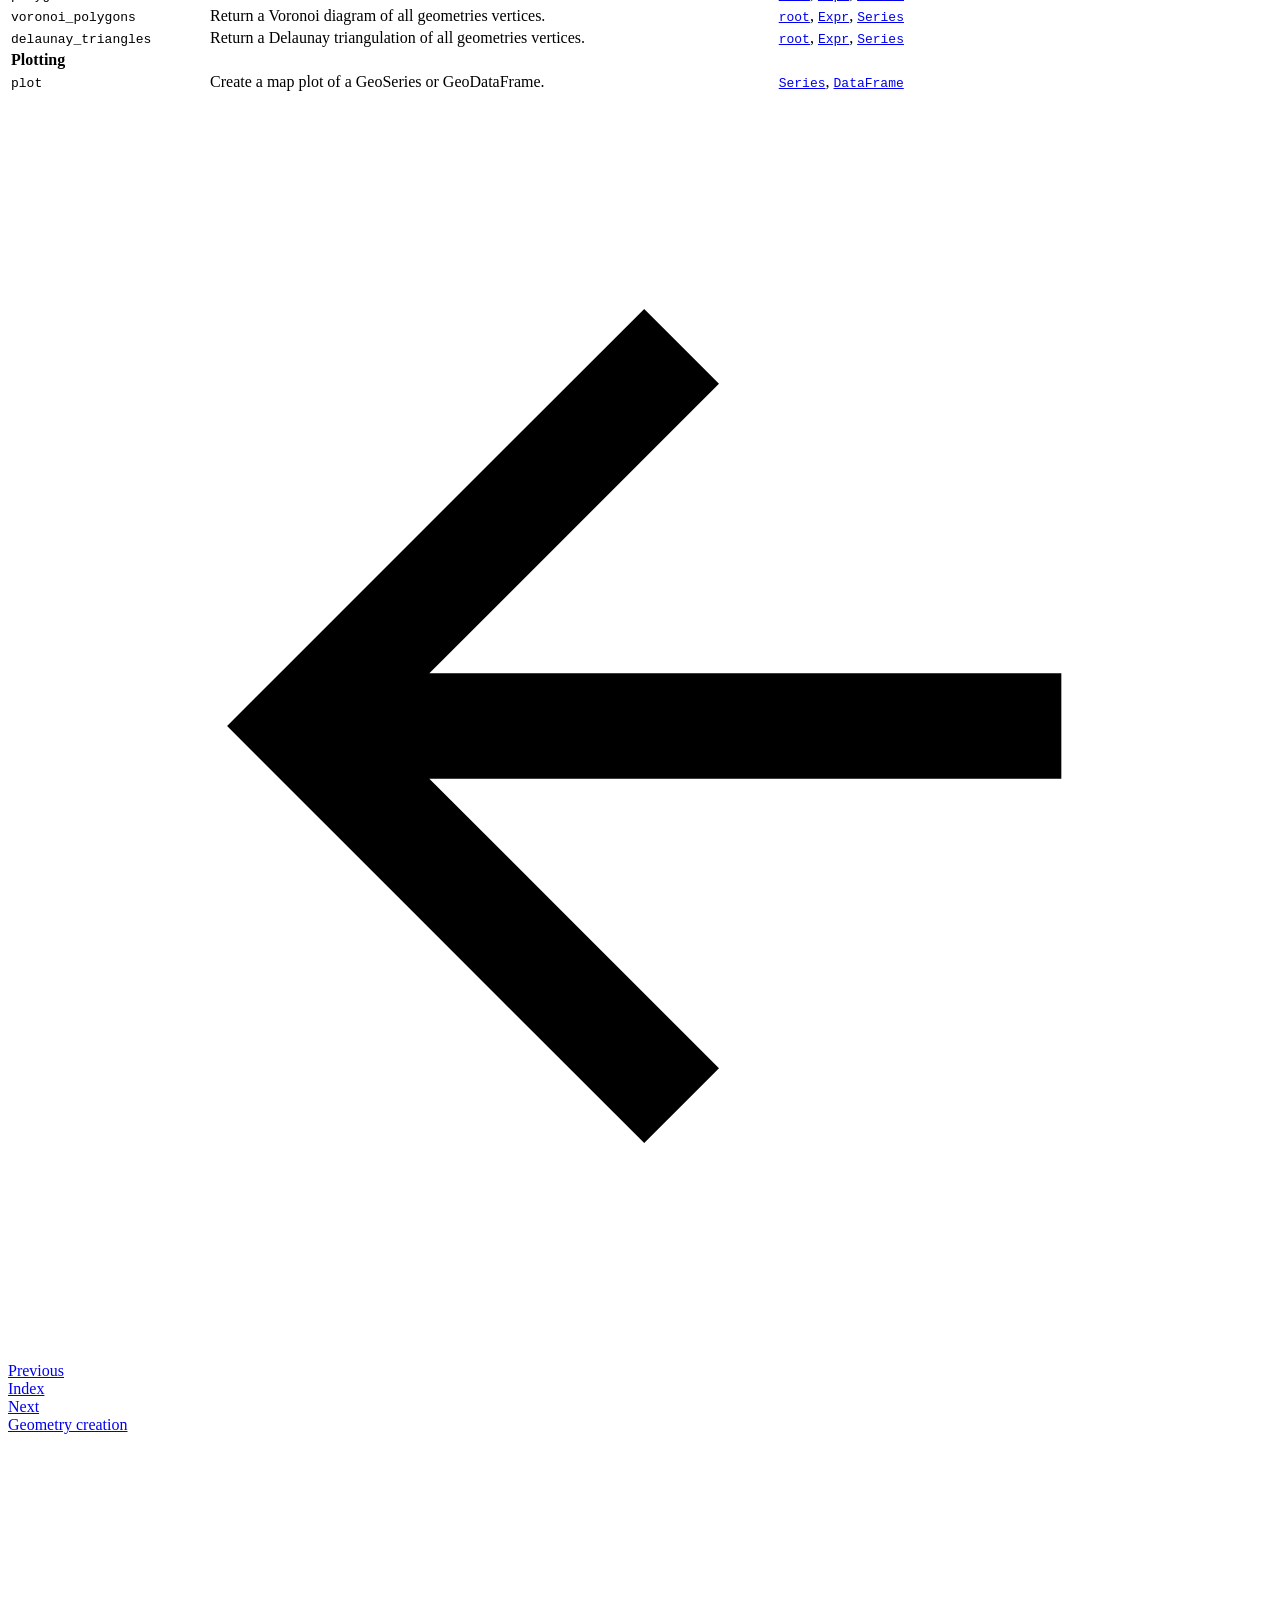
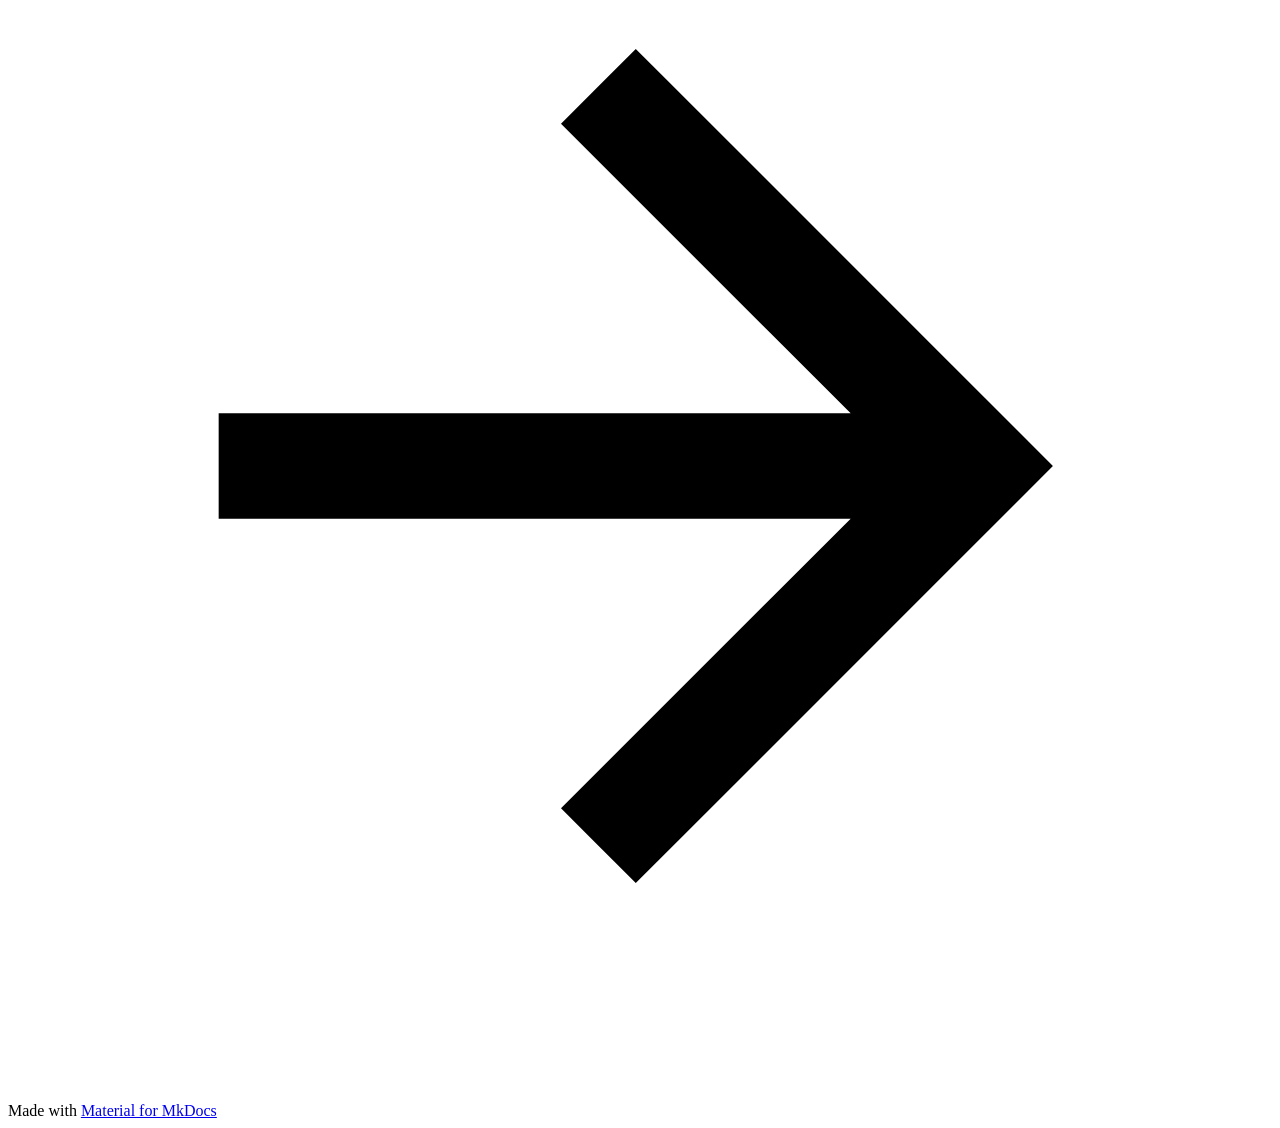
==== commit 030f88c7: "Deployed 18391cc with MkDocs version: 1.6.1" ====
--- a/api-reference/index.html
+++ b/api-reference/index.html
@@ -18,7 +18,7 @@
       
       
       <link rel="icon" href="https://raw.githubusercontent.com/Oreilles/polars-st/main/assets/favicon.svg">
-      <meta name="generator" content="mkdocs-1.6.1, mkdocs-material-9.6.11">
+      <meta name="generator" content="mkdocs-1.6.1, mkdocs-material-9.6.14">
     
     
       
@@ -26,7 +26,7 @@
       
     
     
-      <link rel="stylesheet" href="../assets/stylesheets/main.4af4bdda.min.css">
+      <link rel="stylesheet" href="../assets/stylesheets/main.342714a4.min.css">
       
         
         <link rel="stylesheet" href="../assets/stylesheets/palette.06af60db.min.css">
@@ -763,11 +763,6 @@
 <td><a class="autorefs autorefs-internal" title="&lt;span class=&quot;doc doc-object-name doc-function-name&quot;&gt;polars_st.polygon&lt;/span&gt;" href="creation/#polars_st.polygon"><code>root</code></a></td>
 </tr>
 <tr>
-<td><code>from_coords</code></td>
-<td>Create geometries from any coordinates.</td>
-<td><a class="autorefs autorefs-internal" title="&lt;span class=&quot;doc doc-object-name doc-function-name&quot;&gt;polars_st.from_coords&lt;/span&gt;" href="creation/#polars_st.from_coords"><code>root</code></a></td>
-</tr>
-<tr>
 <td><code>from_wkb</code></td>
 <td>Parse geometries from Well-Known Binary (WKB) representation</td>
 <td><a class="autorefs autorefs-internal" title="&lt;span class=&quot;doc doc-object-name doc-function-name&quot;&gt;polars_st.from_wkb&lt;/span&gt;" href="creation/#polars_st.from_wkb"><code>root</code></a></td>
@@ -1564,10 +1559,10 @@
     
     
       
-      <script id="__config" type="application/json">{"base": "..", "features": ["navigation.instant", "navigation.instant.prefetch", "navigation.instant.progress", "navigation.tabs", "navigation.footer", "navigation.indexes", "content.tabs.link", "content.tooltips", "content.footnote.tooltips", "search.highlight", "search.share", "search.suggest", "toc.follow", "navigation.top"], "search": "../assets/javascripts/workers/search.f8cc74c7.min.js", "tags": null, "translations": {"clipboard.copied": "Copied to clipboard", "clipboard.copy": "Copy to clipboard", "search.result.more.one": "1 more on this page", "search.result.more.other": "# more on this page", "search.result.none": "No matching documents", "search.result.one": "1 matching document", "search.result.other": "# matching documents", "search.result.placeholder": "Type to start searching", "search.result.term.missing": "Missing", "select.version": "Select version"}, "version": null}</script>
-    
-    
-      <script src="../assets/javascripts/bundle.c8b220af.min.js"></script>
+      <script id="__config" type="application/json">{"base": "..", "features": ["navigation.instant", "navigation.instant.prefetch", "navigation.instant.progress", "navigation.tabs", "navigation.footer", "navigation.indexes", "content.tabs.link", "content.tooltips", "content.footnote.tooltips", "search.highlight", "search.share", "search.suggest", "toc.follow", "navigation.top"], "search": "../assets/javascripts/workers/search.d50fe291.min.js", "tags": null, "translations": {"clipboard.copied": "Copied to clipboard", "clipboard.copy": "Copy to clipboard", "search.result.more.one": "1 more on this page", "search.result.more.other": "# more on this page", "search.result.none": "No matching documents", "search.result.one": "1 matching document", "search.result.other": "# matching documents", "search.result.placeholder": "Type to start searching", "search.result.term.missing": "Missing", "select.version": "Select version"}, "version": null}</script>
+    
+    
+      <script src="../assets/javascripts/bundle.13a4f30d.min.js"></script>
       
     
   </body>
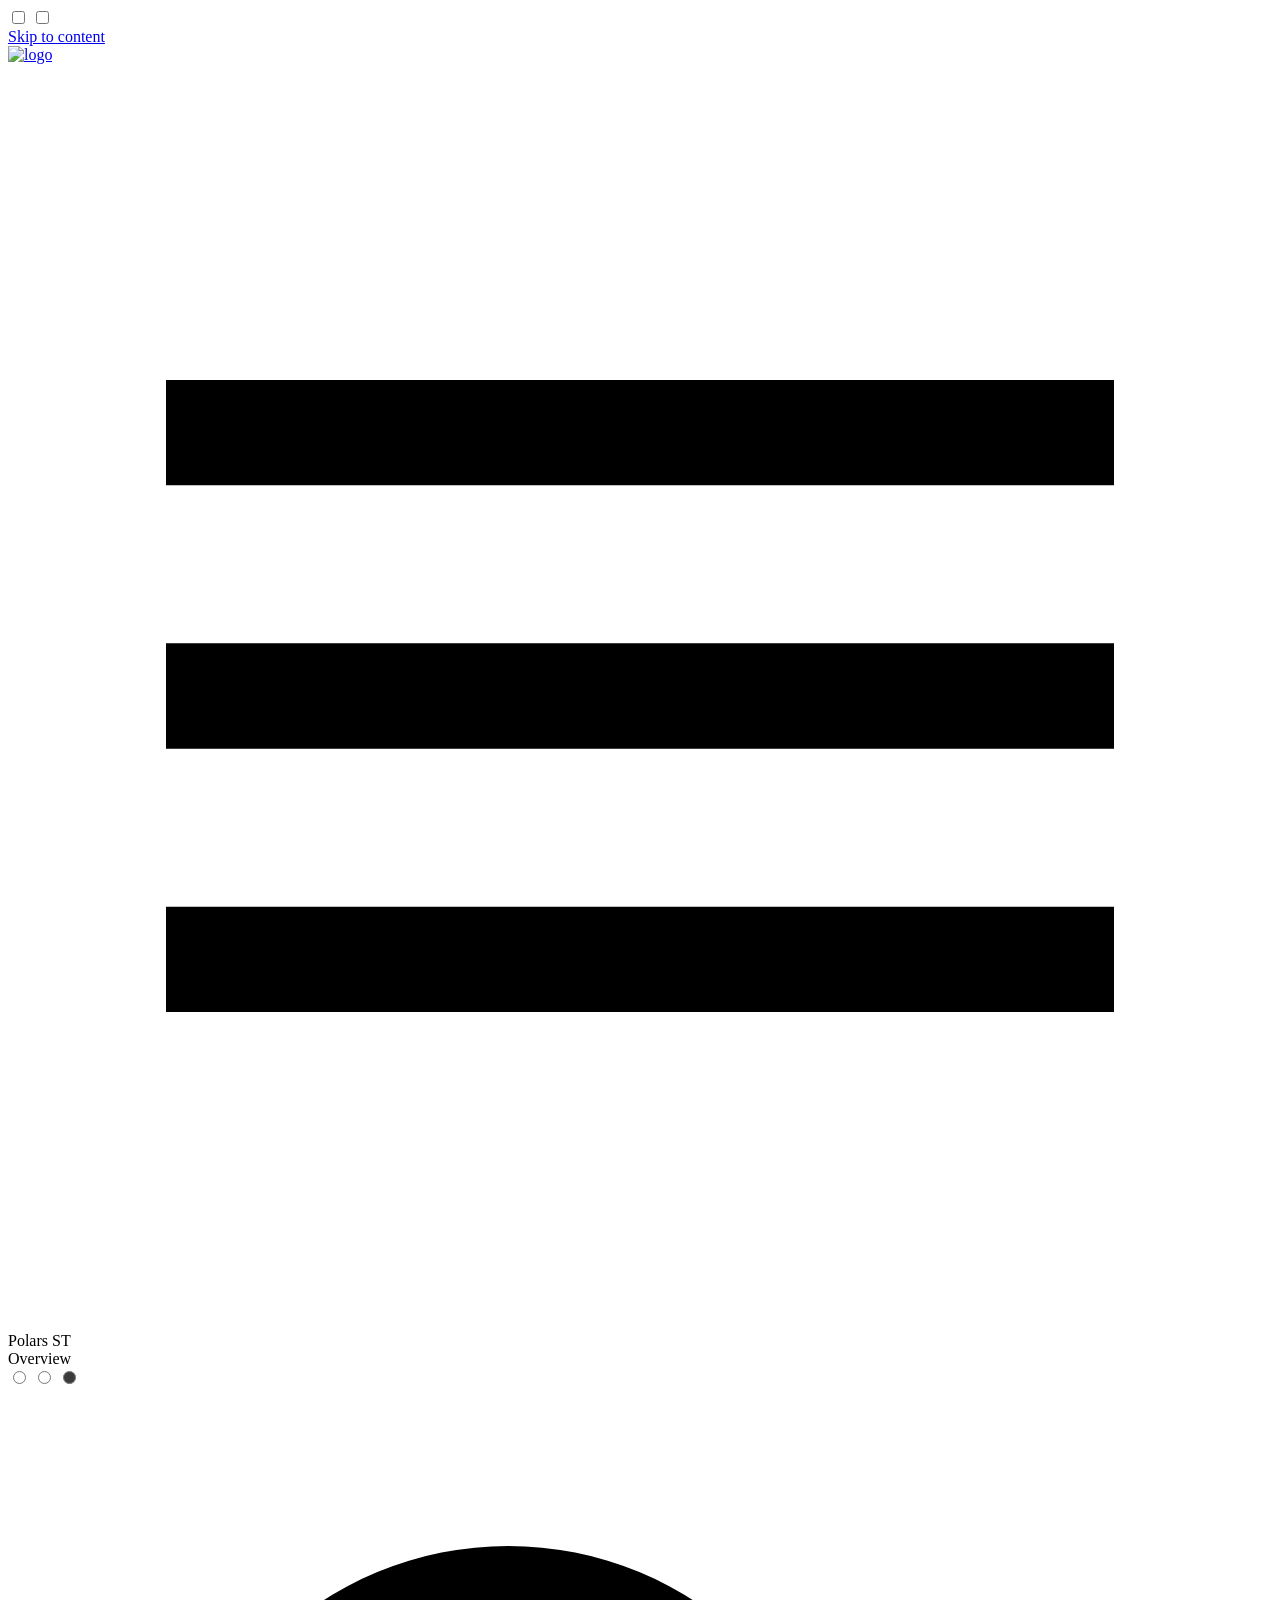
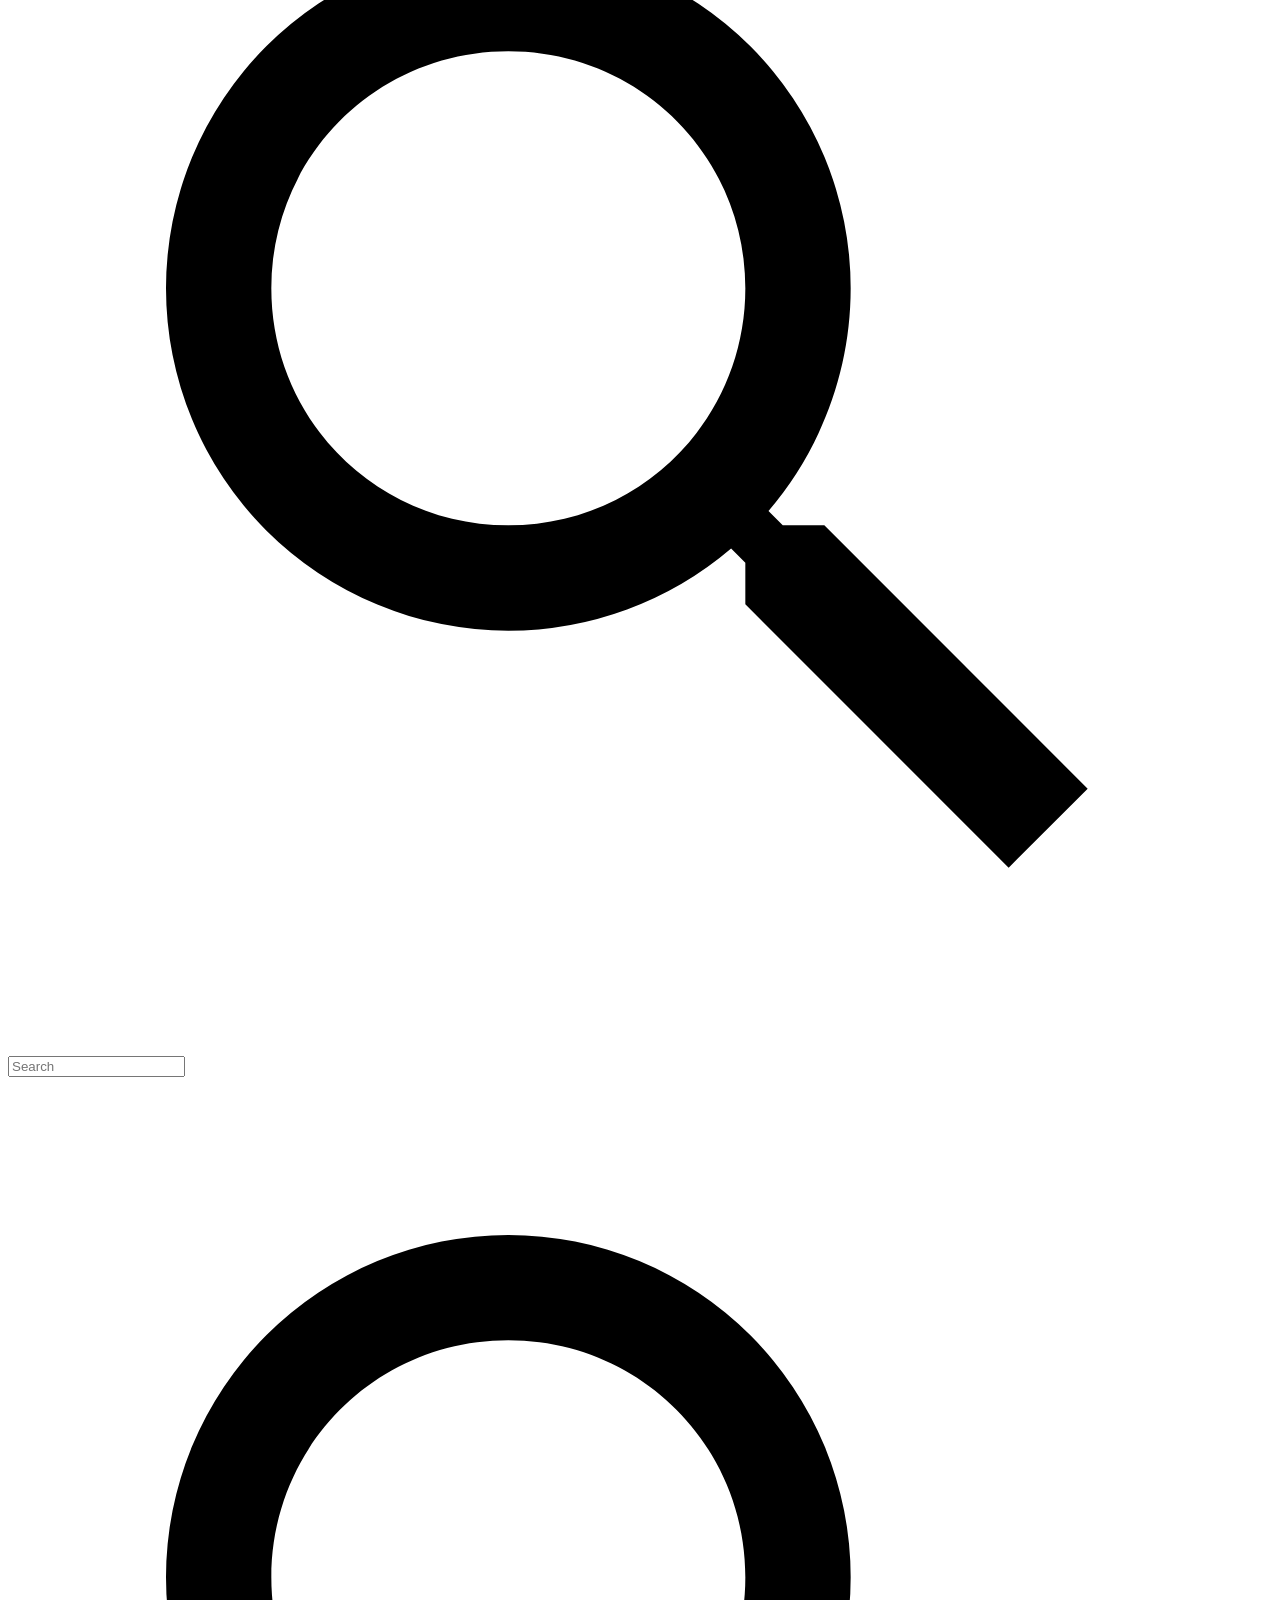
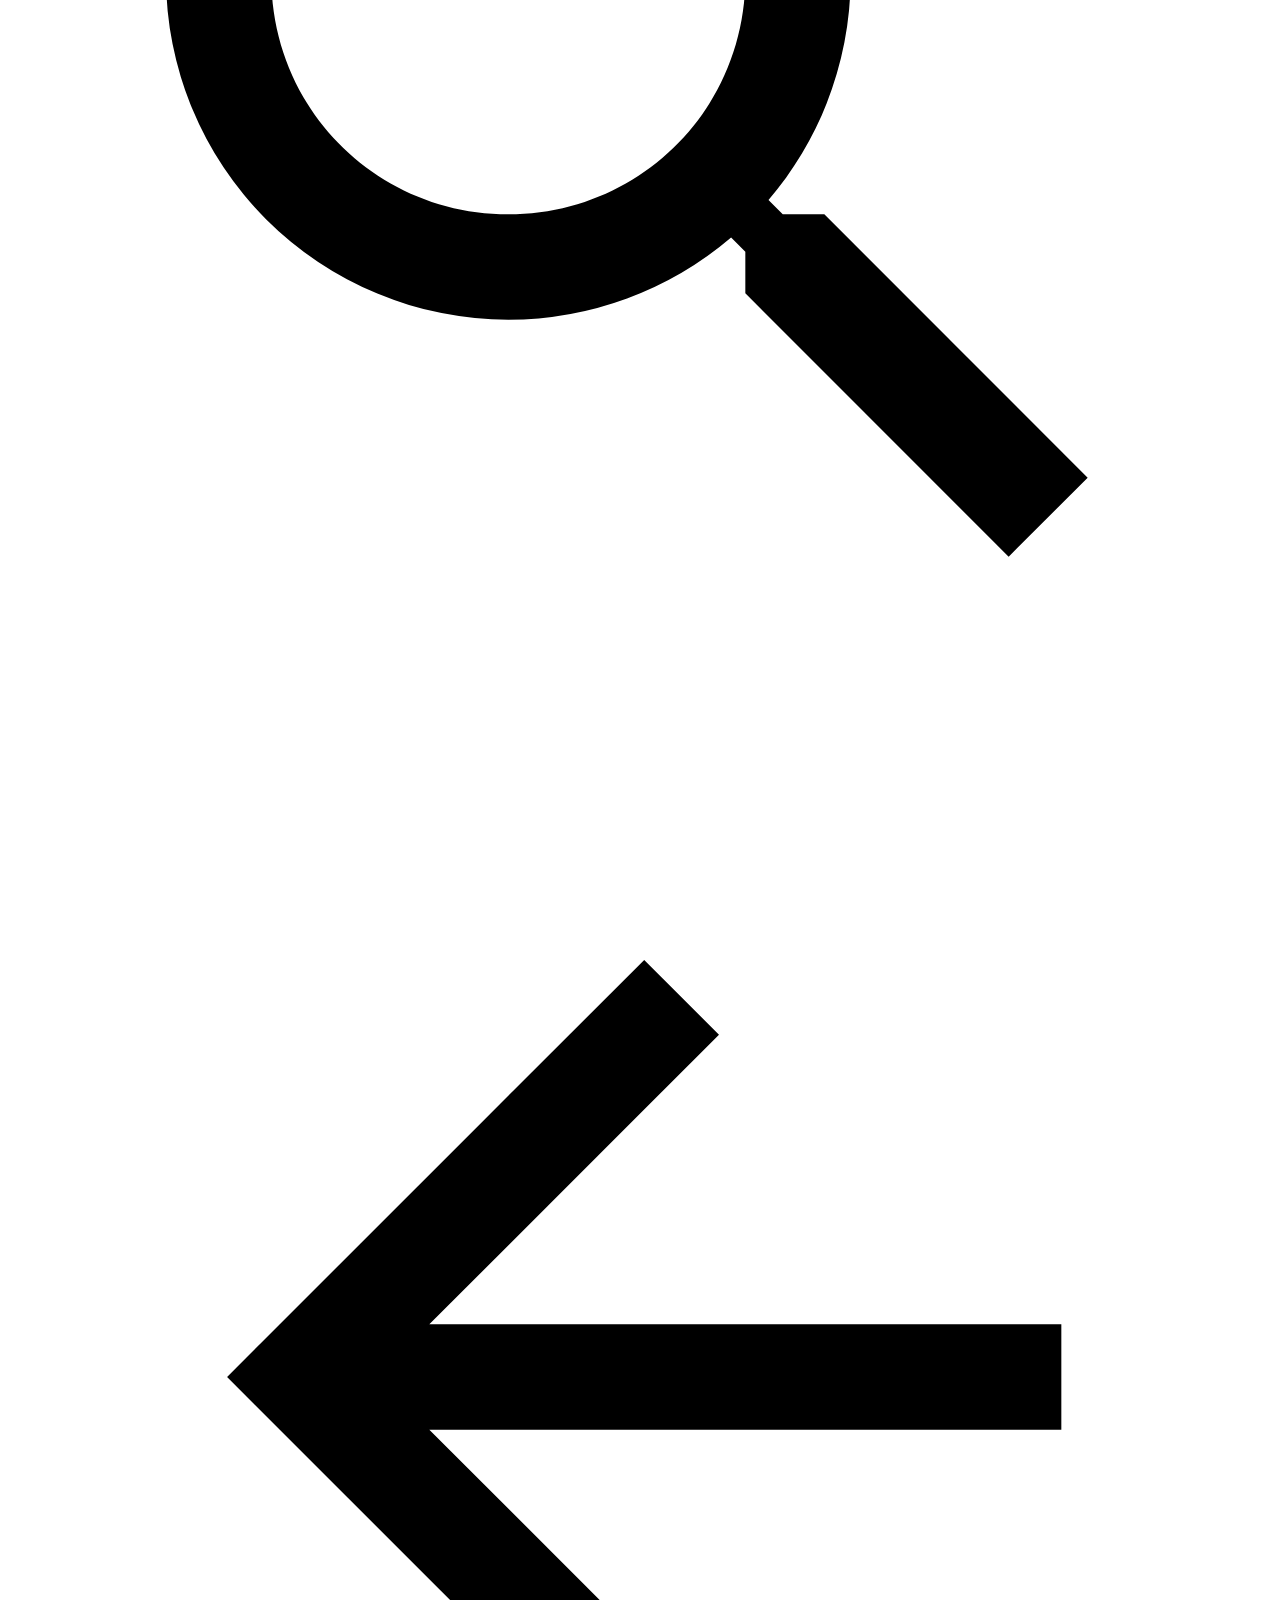
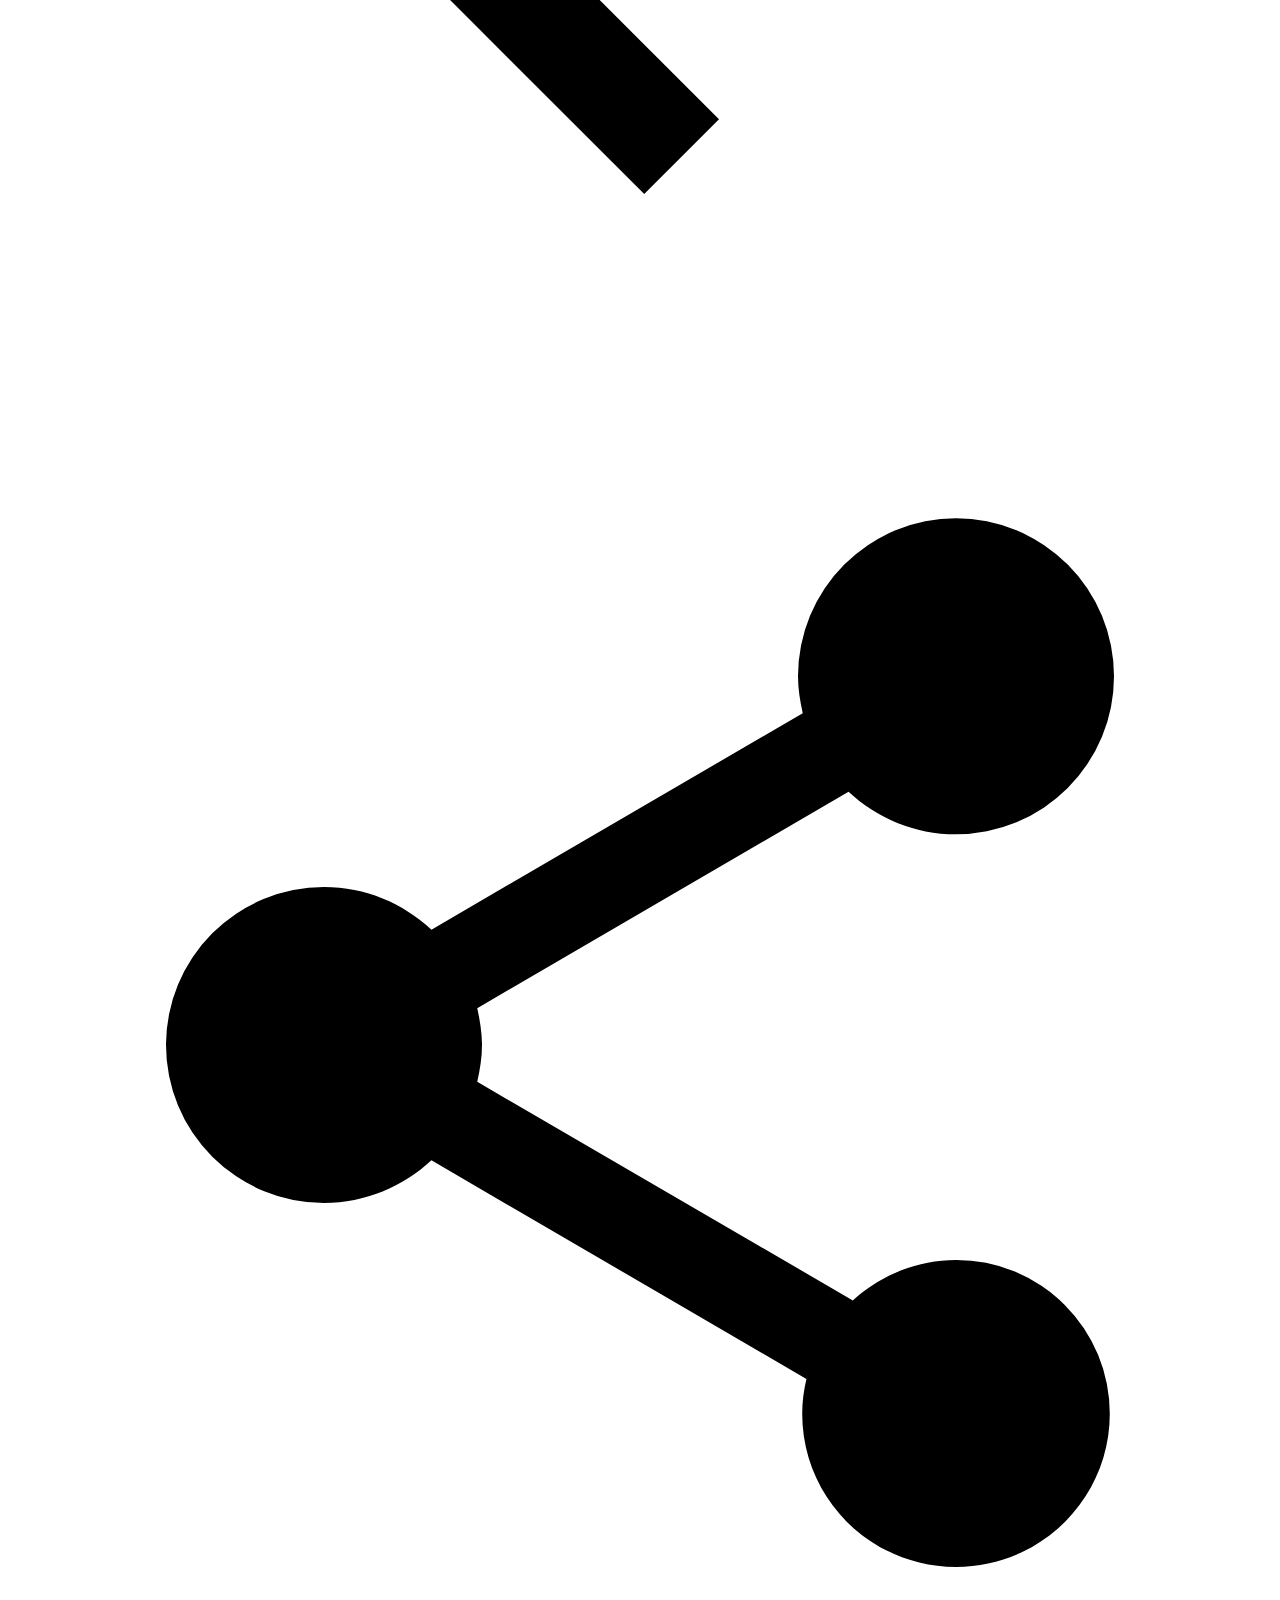
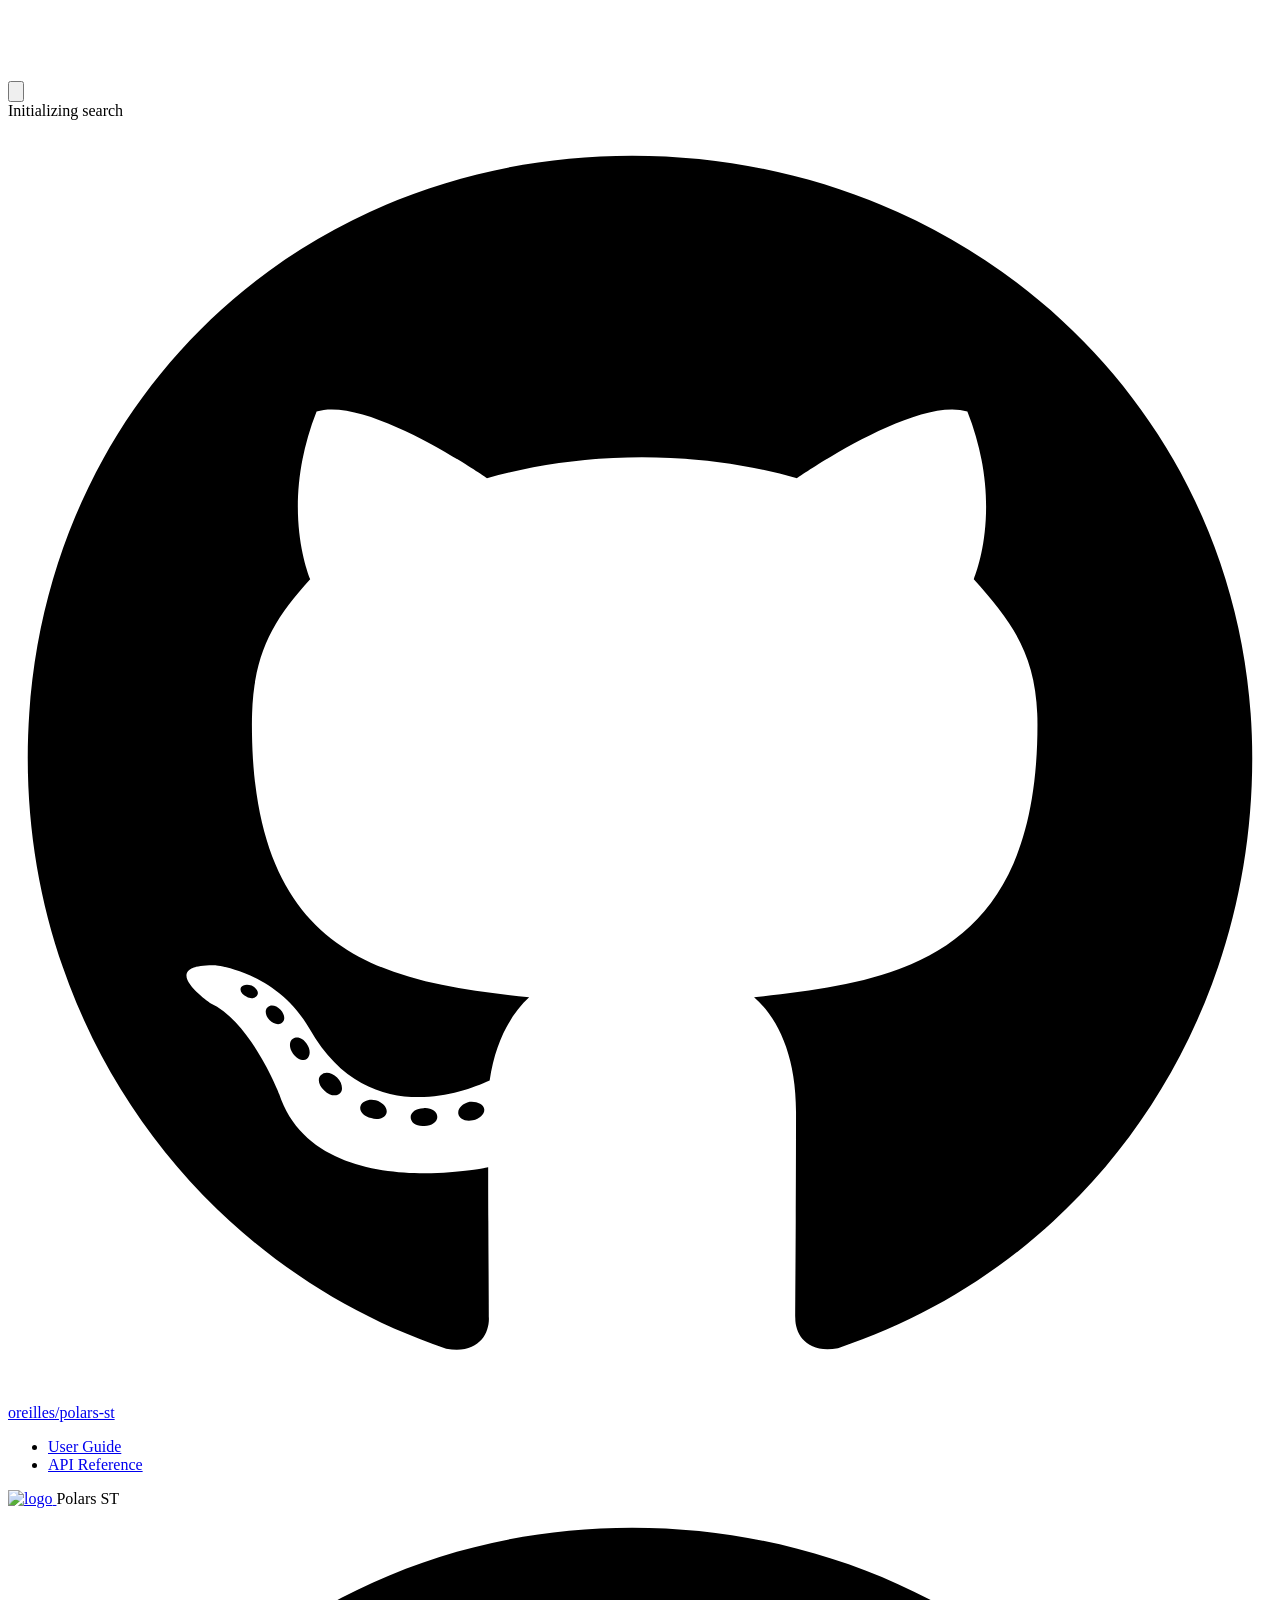
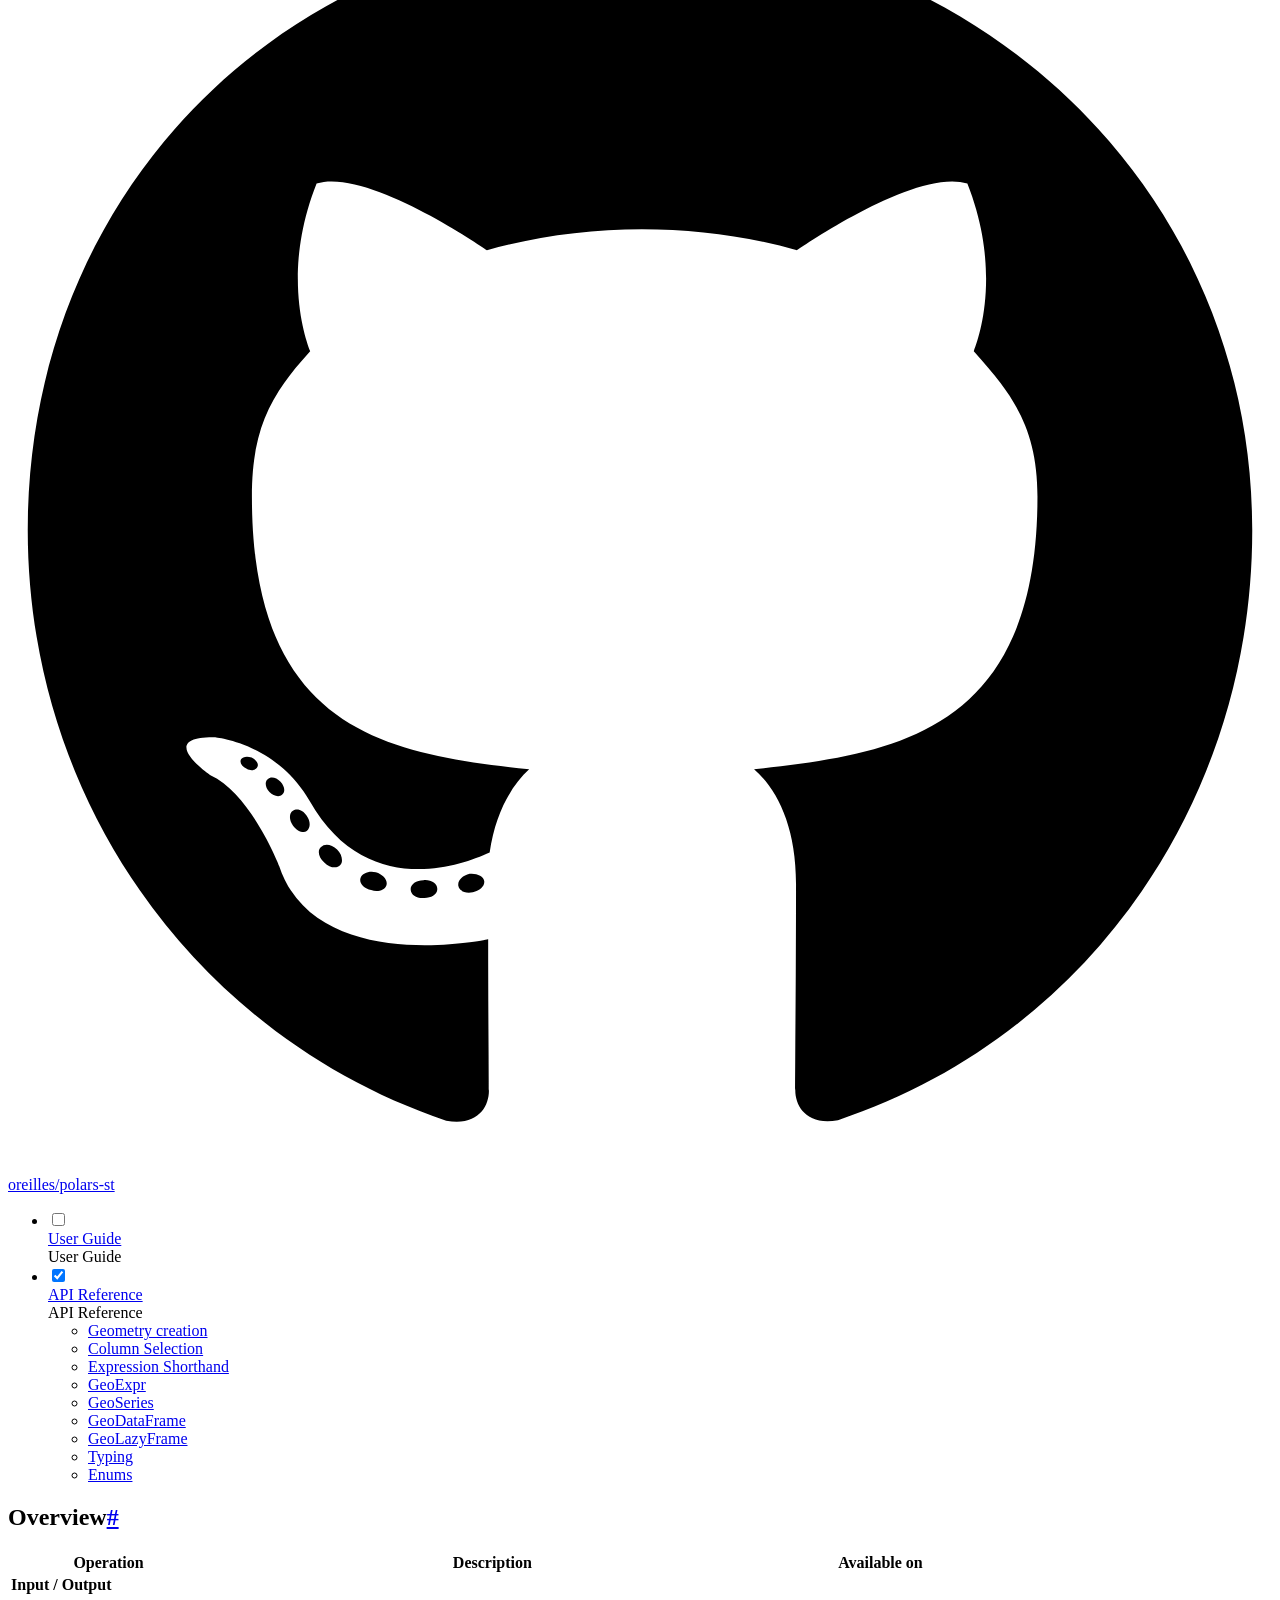
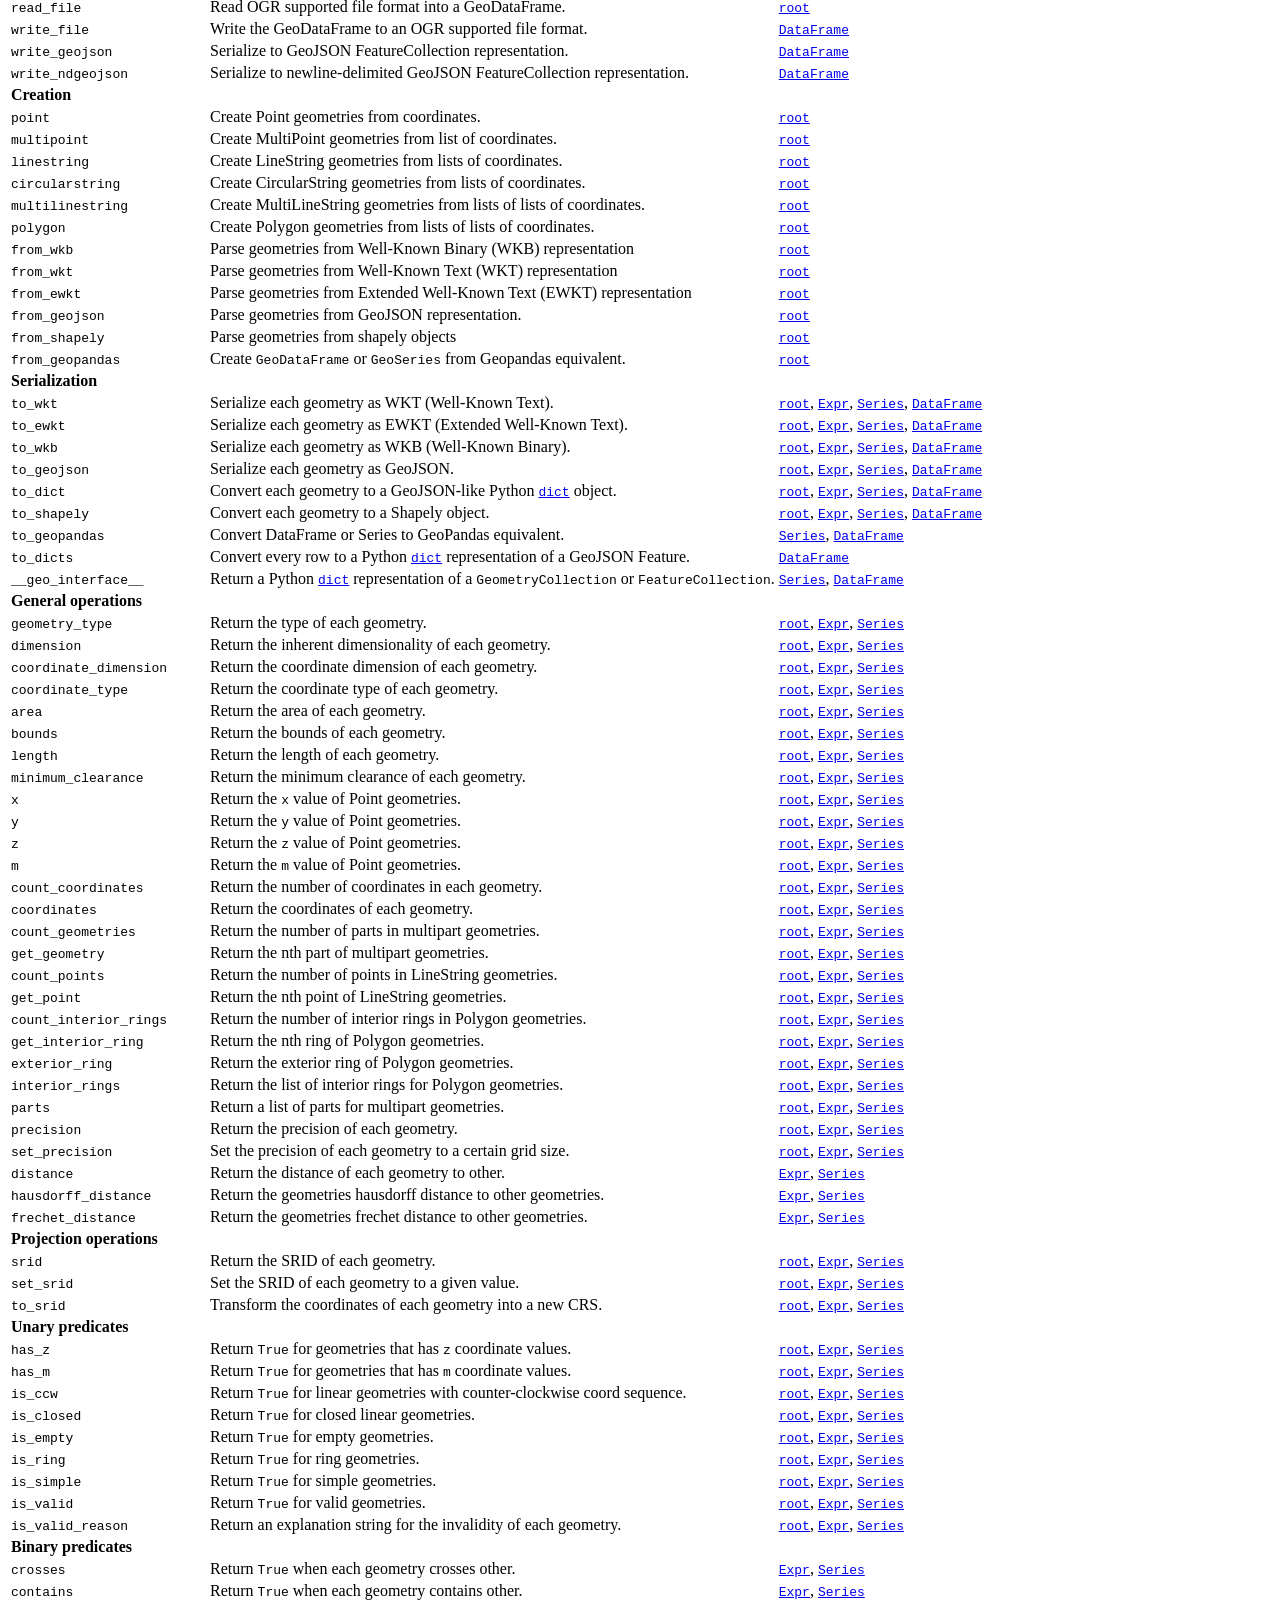
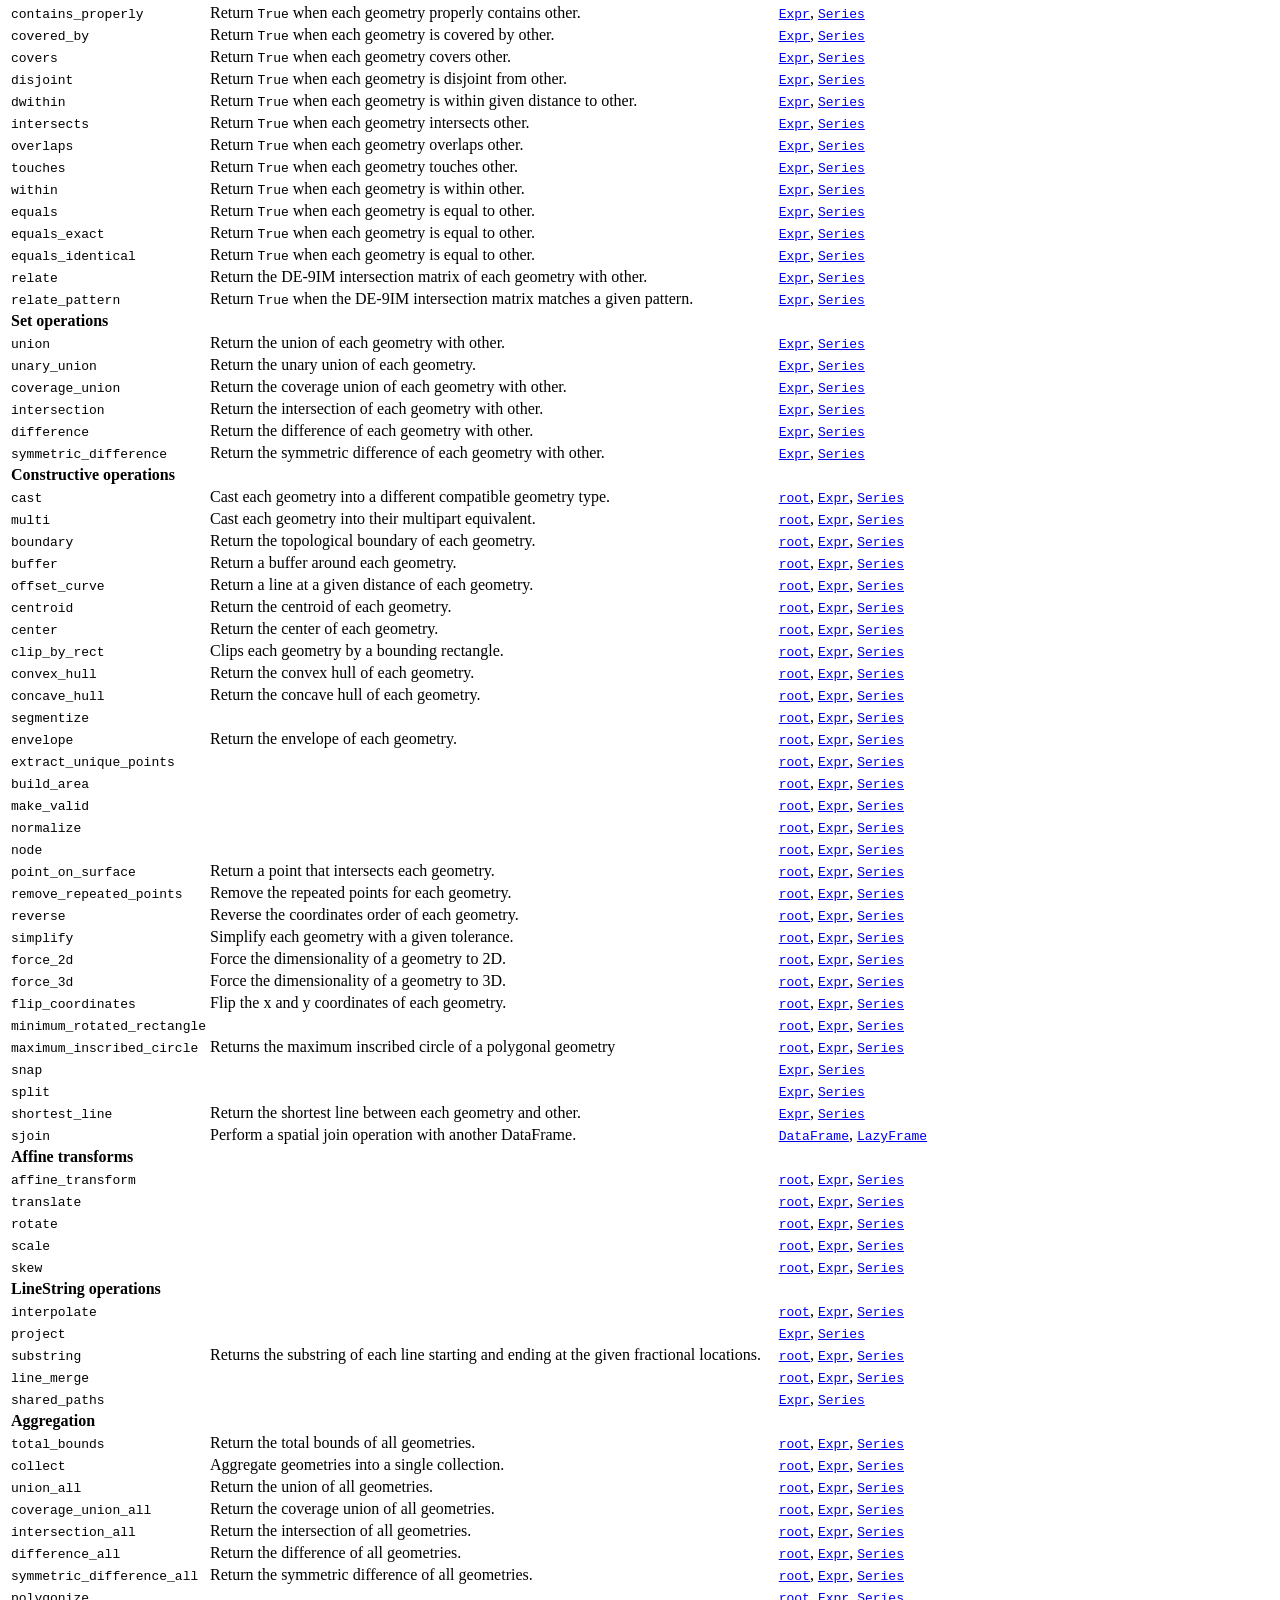
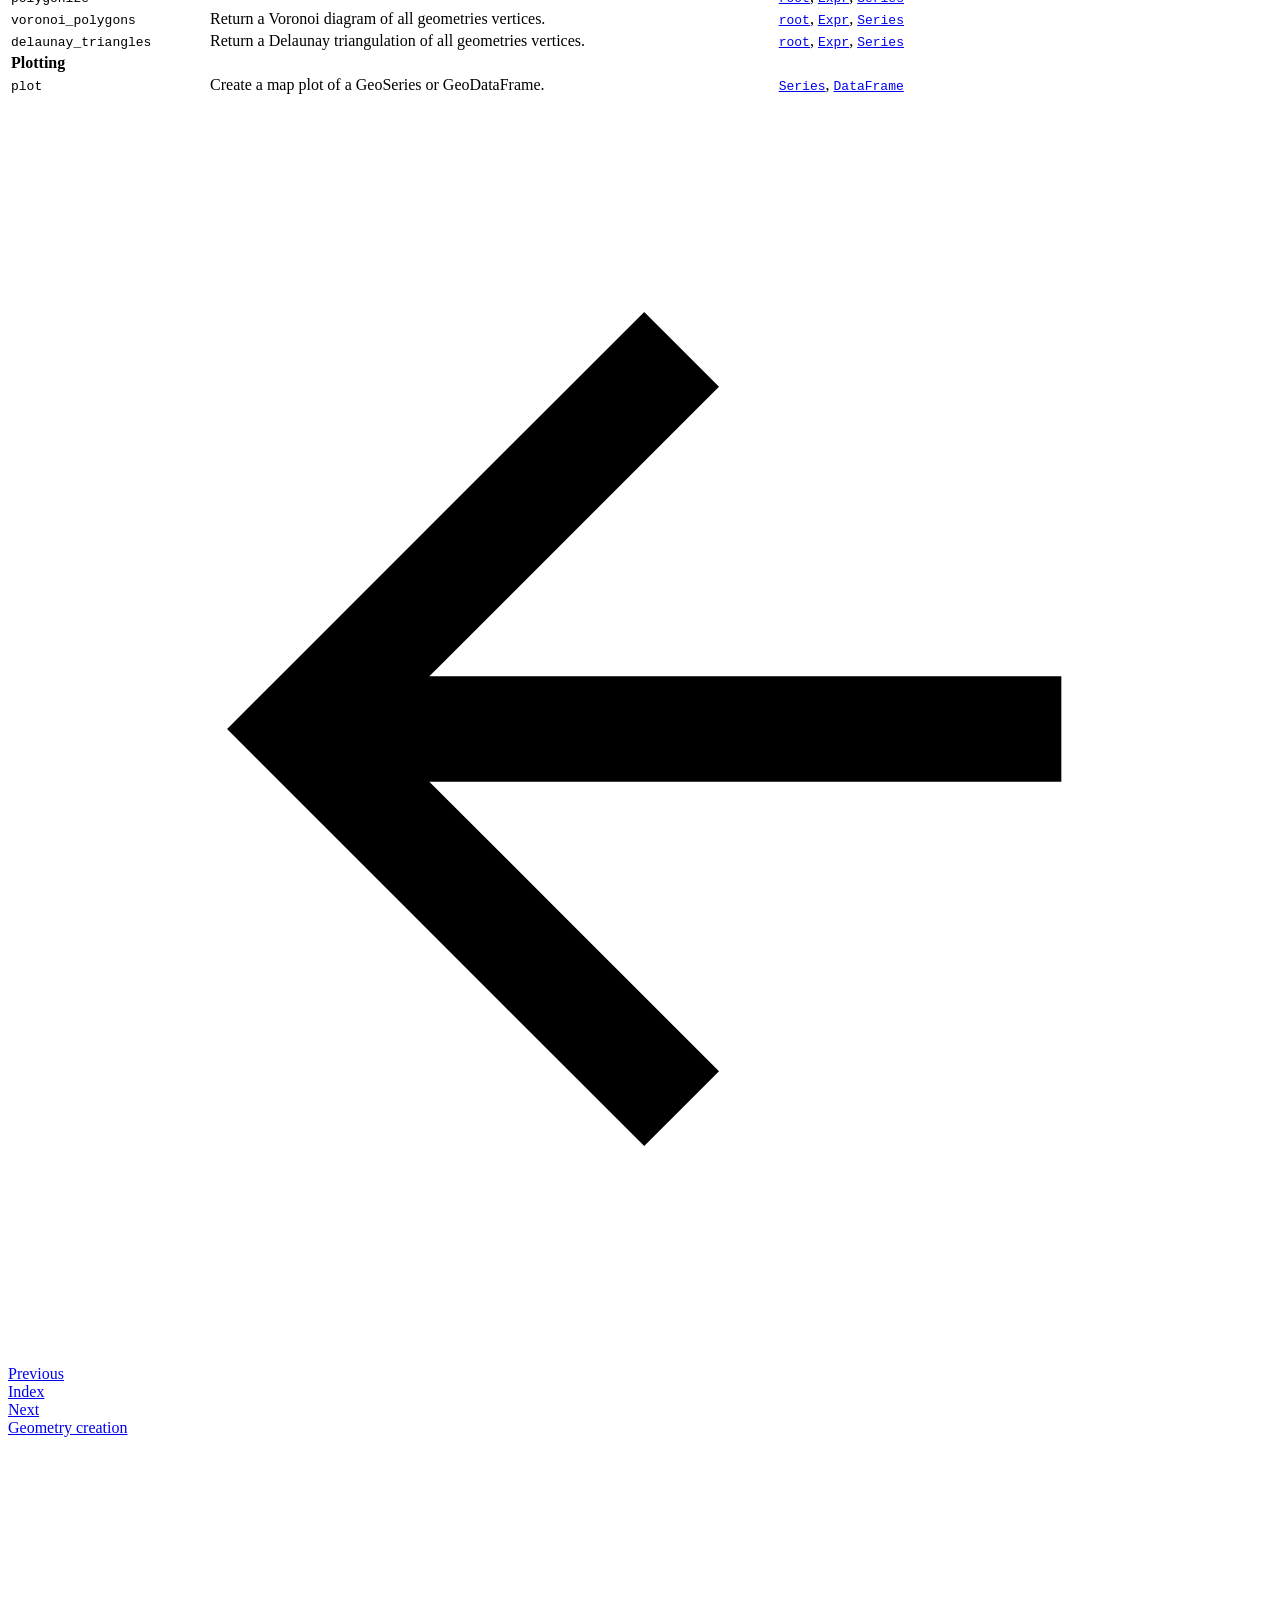
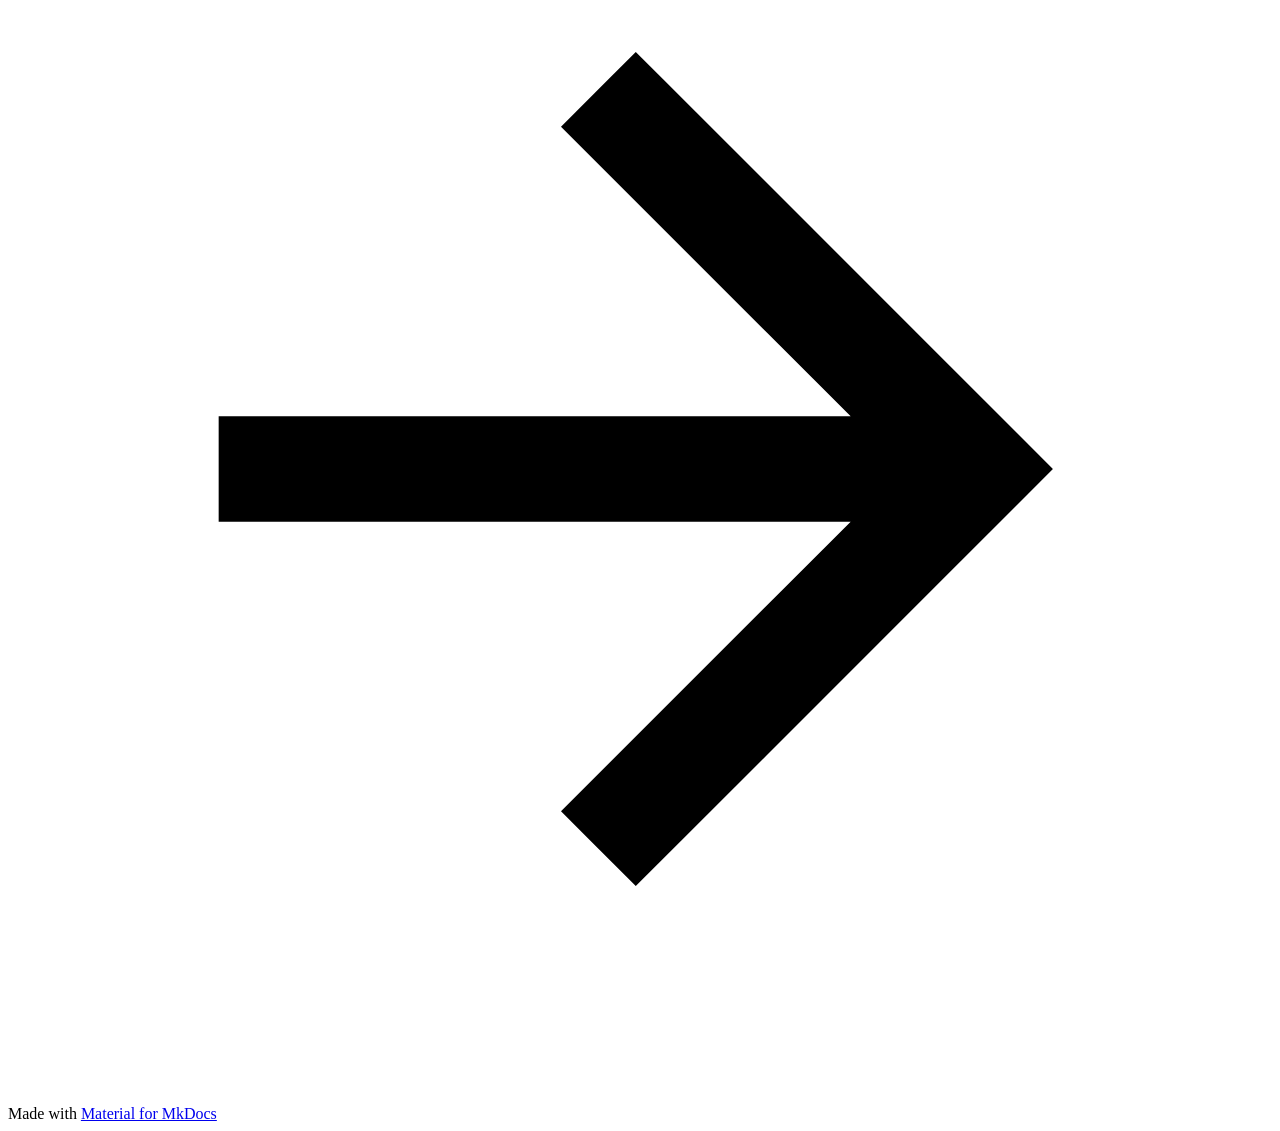
==== commit 62a2b58d: "Deployed 73e0fc7 with MkDocs version: 1.6.1" ====
--- a/api-reference/index.html
+++ b/api-reference/index.html
@@ -17,8 +17,11 @@
         <link rel="next" href="creation/">
       
       
+        
+      
+      
       <link rel="icon" href="https://raw.githubusercontent.com/Oreilles/polars-st/main/assets/favicon.svg">
-      <meta name="generator" content="mkdocs-1.6.1, mkdocs-material-9.6.14">
+      <meta name="generator" content="mkdocs-1.6.1, mkdocs-material-9.7.6">
     
     
       
@@ -26,10 +29,10 @@
       
     
     
-      <link rel="stylesheet" href="../assets/stylesheets/main.342714a4.min.css">
-      
-        
-        <link rel="stylesheet" href="../assets/stylesheets/palette.06af60db.min.css">
+      <link rel="stylesheet" href="../assets/stylesheets/main.484c7ddc.min.css">
+      
+        
+        <link rel="stylesheet" href="../assets/stylesheets/palette.ab4e12ef.min.css">
       
       
 
@@ -56,7 +59,6 @@
     
       
 
-    
     
     
   </head>
@@ -211,7 +213,7 @@
         <a href="https://github.com/oreilles/polars-st" title="Go to repository" class="md-source" data-md-component="source">
   <div class="md-source__icon md-icon">
     
-    <svg xmlns="http://www.w3.org/2000/svg" viewBox="0 0 496 512"><!--! Font Awesome Free 6.7.2 by @fontawesome - https://fontawesome.com License - https://fontawesome.com/license/free (Icons: CC BY 4.0, Fonts: SIL OFL 1.1, Code: MIT License) Copyright 2024 Fonticons, Inc.--><path d="M165.9 397.4c0 2-2.3 3.6-5.2 3.6-3.3.3-5.6-1.3-5.6-3.6 0-2 2.3-3.6 5.2-3.6 3-.3 5.6 1.3 5.6 3.6m-31.1-4.5c-.7 2 1.3 4.3 4.3 4.9 2.6 1 5.6 0 6.2-2s-1.3-4.3-4.3-5.2c-2.6-.7-5.5.3-6.2 2.3m44.2-1.7c-2.9.7-4.9 2.6-4.6 4.9.3 2 2.9 3.3 5.9 2.6 2.9-.7 4.9-2.6 4.6-4.6-.3-1.9-3-3.2-5.9-2.9M244.8 8C106.1 8 0 113.3 0 252c0 110.9 69.8 205.8 169.5 239.2 12.8 2.3 17.3-5.6 17.3-12.1 0-6.2-.3-40.4-.3-61.4 0 0-70 15-84.7-29.8 0 0-11.4-29.1-27.8-36.6 0 0-22.9-15.7 1.6-15.4 0 0 24.9 2 38.6 25.8 21.9 38.6 58.6 27.5 72.9 20.9 2.3-16 8.8-27.1 16-33.7-55.9-6.2-112.3-14.3-112.3-110.5 0-27.5 7.6-41.3 23.6-58.9-2.6-6.5-11.1-33.3 2.6-67.9 20.9-6.5 69 27 69 27 20-5.6 41.5-8.5 62.8-8.5s42.8 2.9 62.8 8.5c0 0 48.1-33.6 69-27 13.7 34.7 5.2 61.4 2.6 67.9 16 17.7 25.8 31.5 25.8 58.9 0 96.5-58.9 104.2-114.8 110.5 9.2 7.9 17 22.9 17 46.4 0 33.7-.3 75.4-.3 83.6 0 6.5 4.6 14.4 17.3 12.1C428.2 457.8 496 362.9 496 252 496 113.3 383.5 8 244.8 8M97.2 352.9c-1.3 1-1 3.3.7 5.2 1.6 1.6 3.9 2.3 5.2 1 1.3-1 1-3.3-.7-5.2-1.6-1.6-3.9-2.3-5.2-1m-10.8-8.1c-.7 1.3.3 2.9 2.3 3.9 1.6 1 3.6.7 4.3-.7.7-1.3-.3-2.9-2.3-3.9-2-.6-3.6-.3-4.3.7m32.4 35.6c-1.6 1.3-1 4.3 1.3 6.2 2.3 2.3 5.2 2.6 6.5 1 1.3-1.3.7-4.3-1.3-6.2-2.2-2.3-5.2-2.6-6.5-1m-11.4-14.7c-1.6 1-1.6 3.6 0 5.9s4.3 3.3 5.6 2.3c1.6-1.3 1.6-3.9 0-6.2-1.4-2.3-4-3.3-5.6-2"/></svg>
+    <svg xmlns="http://www.w3.org/2000/svg" viewBox="0 0 512 512"><!--! Font Awesome Free 7.1.0 by @fontawesome - https://fontawesome.com License - https://fontawesome.com/license/free (Icons: CC BY 4.0, Fonts: SIL OFL 1.1, Code: MIT License) Copyright 2025 Fonticons, Inc.--><path d="M173.9 397.4c0 2-2.3 3.6-5.2 3.6-3.3.3-5.6-1.3-5.6-3.6 0-2 2.3-3.6 5.2-3.6 3-.3 5.6 1.3 5.6 3.6m-31.1-4.5c-.7 2 1.3 4.3 4.3 4.9 2.6 1 5.6 0 6.2-2s-1.3-4.3-4.3-5.2c-2.6-.7-5.5.3-6.2 2.3m44.2-1.7c-2.9.7-4.9 2.6-4.6 4.9.3 2 2.9 3.3 5.9 2.6 2.9-.7 4.9-2.6 4.6-4.6-.3-1.9-3-3.2-5.9-2.9M252.8 8C114.1 8 8 113.3 8 252c0 110.9 69.8 205.8 169.5 239.2 12.8 2.3 17.3-5.6 17.3-12.1 0-6.2-.3-40.4-.3-61.4 0 0-70 15-84.7-29.8 0 0-11.4-29.1-27.8-36.6 0 0-22.9-15.7 1.6-15.4 0 0 24.9 2 38.6 25.8 21.9 38.6 58.6 27.5 72.9 20.9 2.3-16 8.8-27.1 16-33.7-55.9-6.2-112.3-14.3-112.3-110.5 0-27.5 7.6-41.3 23.6-58.9-2.6-6.5-11.1-33.3 2.6-67.9 20.9-6.5 69 27 69 27 20-5.6 41.5-8.5 62.8-8.5s42.8 2.9 62.8 8.5c0 0 48.1-33.6 69-27 13.7 34.7 5.2 61.4 2.6 67.9 16 17.7 25.8 31.5 25.8 58.9 0 96.5-58.9 104.2-114.8 110.5 9.2 7.9 17 22.9 17 46.4 0 33.7-.3 75.4-.3 83.6 0 6.5 4.6 14.4 17.3 12.1C436.2 457.8 504 362.9 504 252 504 113.3 391.5 8 252.8 8M105.2 352.9c-1.3 1-1 3.3.7 5.2 1.6 1.6 3.9 2.3 5.2 1 1.3-1 1-3.3-.7-5.2-1.6-1.6-3.9-2.3-5.2-1m-10.8-8.1c-.7 1.3.3 2.9 2.3 3.9 1.6 1 3.6.7 4.3-.7.7-1.3-.3-2.9-2.3-3.9-2-.6-3.6-.3-4.3.7m32.4 35.6c-1.6 1.3-1 4.3 1.3 6.2 2.3 2.3 5.2 2.6 6.5 1 1.3-1.3.7-4.3-1.3-6.2-2.2-2.3-5.2-2.6-6.5-1m-11.4-14.7c-1.6 1-1.6 3.6 0 5.9s4.3 3.3 5.6 2.3c1.6-1.3 1.6-3.9 0-6.2-1.4-2.3-4-3.3-5.6-2"/></svg>
   </div>
   <div class="md-source__repository">
     oreilles/polars-st
@@ -315,7 +317,7 @@
       <a href="https://github.com/oreilles/polars-st" title="Go to repository" class="md-source" data-md-component="source">
   <div class="md-source__icon md-icon">
     
-    <svg xmlns="http://www.w3.org/2000/svg" viewBox="0 0 496 512"><!--! Font Awesome Free 6.7.2 by @fontawesome - https://fontawesome.com License - https://fontawesome.com/license/free (Icons: CC BY 4.0, Fonts: SIL OFL 1.1, Code: MIT License) Copyright 2024 Fonticons, Inc.--><path d="M165.9 397.4c0 2-2.3 3.6-5.2 3.6-3.3.3-5.6-1.3-5.6-3.6 0-2 2.3-3.6 5.2-3.6 3-.3 5.6 1.3 5.6 3.6m-31.1-4.5c-.7 2 1.3 4.3 4.3 4.9 2.6 1 5.6 0 6.2-2s-1.3-4.3-4.3-5.2c-2.6-.7-5.5.3-6.2 2.3m44.2-1.7c-2.9.7-4.9 2.6-4.6 4.9.3 2 2.9 3.3 5.9 2.6 2.9-.7 4.9-2.6 4.6-4.6-.3-1.9-3-3.2-5.9-2.9M244.8 8C106.1 8 0 113.3 0 252c0 110.9 69.8 205.8 169.5 239.2 12.8 2.3 17.3-5.6 17.3-12.1 0-6.2-.3-40.4-.3-61.4 0 0-70 15-84.7-29.8 0 0-11.4-29.1-27.8-36.6 0 0-22.9-15.7 1.6-15.4 0 0 24.9 2 38.6 25.8 21.9 38.6 58.6 27.5 72.9 20.9 2.3-16 8.8-27.1 16-33.7-55.9-6.2-112.3-14.3-112.3-110.5 0-27.5 7.6-41.3 23.6-58.9-2.6-6.5-11.1-33.3 2.6-67.9 20.9-6.5 69 27 69 27 20-5.6 41.5-8.5 62.8-8.5s42.8 2.9 62.8 8.5c0 0 48.1-33.6 69-27 13.7 34.7 5.2 61.4 2.6 67.9 16 17.7 25.8 31.5 25.8 58.9 0 96.5-58.9 104.2-114.8 110.5 9.2 7.9 17 22.9 17 46.4 0 33.7-.3 75.4-.3 83.6 0 6.5 4.6 14.4 17.3 12.1C428.2 457.8 496 362.9 496 252 496 113.3 383.5 8 244.8 8M97.2 352.9c-1.3 1-1 3.3.7 5.2 1.6 1.6 3.9 2.3 5.2 1 1.3-1 1-3.3-.7-5.2-1.6-1.6-3.9-2.3-5.2-1m-10.8-8.1c-.7 1.3.3 2.9 2.3 3.9 1.6 1 3.6.7 4.3-.7.7-1.3-.3-2.9-2.3-3.9-2-.6-3.6-.3-4.3.7m32.4 35.6c-1.6 1.3-1 4.3 1.3 6.2 2.3 2.3 5.2 2.6 6.5 1 1.3-1.3.7-4.3-1.3-6.2-2.2-2.3-5.2-2.6-6.5-1m-11.4-14.7c-1.6 1-1.6 3.6 0 5.9s4.3 3.3 5.6 2.3c1.6-1.3 1.6-3.9 0-6.2-1.4-2.3-4-3.3-5.6-2"/></svg>
+    <svg xmlns="http://www.w3.org/2000/svg" viewBox="0 0 512 512"><!--! Font Awesome Free 7.1.0 by @fontawesome - https://fontawesome.com License - https://fontawesome.com/license/free (Icons: CC BY 4.0, Fonts: SIL OFL 1.1, Code: MIT License) Copyright 2025 Fonticons, Inc.--><path d="M173.9 397.4c0 2-2.3 3.6-5.2 3.6-3.3.3-5.6-1.3-5.6-3.6 0-2 2.3-3.6 5.2-3.6 3-.3 5.6 1.3 5.6 3.6m-31.1-4.5c-.7 2 1.3 4.3 4.3 4.9 2.6 1 5.6 0 6.2-2s-1.3-4.3-4.3-5.2c-2.6-.7-5.5.3-6.2 2.3m44.2-1.7c-2.9.7-4.9 2.6-4.6 4.9.3 2 2.9 3.3 5.9 2.6 2.9-.7 4.9-2.6 4.6-4.6-.3-1.9-3-3.2-5.9-2.9M252.8 8C114.1 8 8 113.3 8 252c0 110.9 69.8 205.8 169.5 239.2 12.8 2.3 17.3-5.6 17.3-12.1 0-6.2-.3-40.4-.3-61.4 0 0-70 15-84.7-29.8 0 0-11.4-29.1-27.8-36.6 0 0-22.9-15.7 1.6-15.4 0 0 24.9 2 38.6 25.8 21.9 38.6 58.6 27.5 72.9 20.9 2.3-16 8.8-27.1 16-33.7-55.9-6.2-112.3-14.3-112.3-110.5 0-27.5 7.6-41.3 23.6-58.9-2.6-6.5-11.1-33.3 2.6-67.9 20.9-6.5 69 27 69 27 20-5.6 41.5-8.5 62.8-8.5s42.8 2.9 62.8 8.5c0 0 48.1-33.6 69-27 13.7 34.7 5.2 61.4 2.6 67.9 16 17.7 25.8 31.5 25.8 58.9 0 96.5-58.9 104.2-114.8 110.5 9.2 7.9 17 22.9 17 46.4 0 33.7-.3 75.4-.3 83.6 0 6.5 4.6 14.4 17.3 12.1C436.2 457.8 504 362.9 504 252 504 113.3 391.5 8 252.8 8M105.2 352.9c-1.3 1-1 3.3.7 5.2 1.6 1.6 3.9 2.3 5.2 1 1.3-1 1-3.3-.7-5.2-1.6-1.6-3.9-2.3-5.2-1m-10.8-8.1c-.7 1.3.3 2.9 2.3 3.9 1.6 1 3.6.7 4.3-.7.7-1.3-.3-2.9-2.3-3.9-2-.6-3.6-.3-4.3.7m32.4 35.6c-1.6 1.3-1 4.3 1.3 6.2 2.3 2.3 5.2 2.6 6.5 1 1.3-1.3.7-4.3-1.3-6.2-2.2-2.3-5.2-2.6-6.5-1m-11.4-14.7c-1.6 1-1.6 3.6 0 5.9s4.3 3.3 5.6 2.3c1.6-1.3 1.6-3.9 0-6.2-1.4-2.3-4-3.3-5.6-2"/></svg>
   </div>
   <div class="md-source__repository">
     oreilles/polars-st
@@ -358,9 +360,14 @@
   
   
   <span class="md-ellipsis">
+    
+  
     User Guide
+  
+
     
   </span>
+  
   
 
             </a>
@@ -370,7 +377,11 @@
         <nav class="md-nav" data-md-level="1" aria-labelledby="__nav_1_label" aria-expanded="false">
           <label class="md-nav__title" for="__nav_1">
             <span class="md-nav__icon md-icon"></span>
-            User Guide
+            
+  
+    User Guide
+  
+
           </label>
           <ul class="md-nav__list" data-md-scrollfix>
             
@@ -396,6 +407,8 @@
       
         
           
+        
+      
         
       
         
@@ -437,9 +450,14 @@
   
   
   <span class="md-ellipsis">
+    
+  
     API Reference
+  
+
     
   </span>
+  
   
 
             </a>
@@ -454,7 +472,11 @@
         <nav class="md-nav" data-md-level="1" aria-labelledby="__nav_2_label" aria-expanded="true">
           <label class="md-nav__title" for="__nav_2">
             <span class="md-nav__icon md-icon"></span>
-            API Reference
+            
+  
+    API Reference
+  
+
           </label>
           <ul class="md-nav__list" data-md-scrollfix>
             
@@ -472,9 +494,14 @@
   
   
   <span class="md-ellipsis">
+    
+  
     Geometry creation
+  
+
     
   </span>
+  
   
 
       </a>
@@ -495,9 +522,14 @@
   
   
   <span class="md-ellipsis">
+    
+  
     Column Selection
+  
+
     
   </span>
+  
   
 
       </a>
@@ -518,9 +550,14 @@
   
   
   <span class="md-ellipsis">
+    
+  
     Expression Shorthand
+  
+
     
   </span>
+  
   
 
       </a>
@@ -541,9 +578,14 @@
   
   
   <span class="md-ellipsis">
+    
+  
     GeoExpr
+  
+
     
   </span>
+  
   
 
       </a>
@@ -564,9 +606,14 @@
   
   
   <span class="md-ellipsis">
+    
+  
     GeoSeries
+  
+
     
   </span>
+  
   
 
       </a>
@@ -587,9 +634,14 @@
   
   
   <span class="md-ellipsis">
+    
+  
     GeoDataFrame
+  
+
     
   </span>
+  
   
 
       </a>
@@ -610,9 +662,14 @@
   
   
   <span class="md-ellipsis">
+    
+  
     GeoLazyFrame
+  
+
     
   </span>
+  
   
 
       </a>
@@ -633,9 +690,42 @@
   
   
   <span class="md-ellipsis">
+    
+  
     Typing
+  
+
     
   </span>
+  
+  
+
+      </a>
+    </li>
+  
+
+              
+            
+              
+                
+  
+  
+  
+  
+    <li class="md-nav__item">
+      <a href="enums/" class="md-nav__link">
+        
+  
+  
+  <span class="md-ellipsis">
+    
+  
+    Enums
+  
+
+    
+  </span>
+  
   
 
       </a>
@@ -681,6 +771,7 @@
           
           
             <div class="md-content" data-md-component="content">
+              
               <article class="md-content__inner md-typeset">
                 
                   
@@ -819,7 +910,7 @@
 </tr>
 <tr>
 <td><code>to_dict</code></td>
-<td>Convert each geometry to a GeoJSON-like  Python <a class="autorefs autorefs-external" href="https://docs.python.org/3/reference/expressions.html#dict"><code>dict</code></a> object.</td>
+<td>Convert each geometry to a GeoJSON-like  Python <a class="autorefs autorefs-external" href="https://docs.python.org/3/builtins/stdtypes.html#dict"><code>dict</code></a> object.</td>
 <td><a class="autorefs autorefs-internal" title="&lt;span class=&quot;doc doc-object-name doc-function-name&quot;&gt;polars_st.to_dict&lt;/span&gt;" href="sugar/#polars_st.to_dict"><code>root</code></a>, <a class="autorefs autorefs-internal" title="&lt;span class=&quot;doc doc-object-name doc-function-name&quot;&gt;polars_st.GeoExprNameSpace.to_dict&lt;/span&gt;" href="geoexpr/#polars_st.GeoExprNameSpace.to_dict"><code>Expr</code></a>, <a class="autorefs autorefs-internal" title="&lt;span class=&quot;doc doc-object-name doc-function-name&quot;&gt;polars_st.GeoSeriesNameSpace.to_dict&lt;/span&gt;" href="geoseries/#polars_st.GeoSeriesNameSpace.to_dict"><code>Series</code></a>, <a class="autorefs autorefs-internal" title="&lt;span class=&quot;doc doc-object-name doc-function-name&quot;&gt;polars_st.GeoDataFrameNameSpace.to_dict&lt;/span&gt;" href="geodataframe/#polars_st.GeoDataFrameNameSpace.to_dict"><code>DataFrame</code></a></td>
 </tr>
 <tr>
@@ -834,12 +925,12 @@
 </tr>
 <tr>
 <td><code>to_dicts</code></td>
-<td>Convert every row to a Python <a class="autorefs autorefs-external" href="https://docs.python.org/3/reference/expressions.html#dict"><code>dict</code></a> representation of a GeoJSON Feature.</td>
+<td>Convert every row to a Python <a class="autorefs autorefs-external" href="https://docs.python.org/3/builtins/stdtypes.html#dict"><code>dict</code></a> representation of a GeoJSON Feature.</td>
 <td><a class="autorefs autorefs-internal" title="&lt;span class=&quot;doc doc-object-name doc-function-name&quot;&gt;polars_st.GeoDataFrameNameSpace.to_dict&lt;/span&gt;" href="geodataframe/#polars_st.GeoDataFrameNameSpace.to_dict"><code>DataFrame</code></a></td>
 </tr>
 <tr>
 <td><code>__geo_interface__</code></td>
-<td>Return a Python <a class="autorefs autorefs-external" href="https://docs.python.org/3/reference/expressions.html#dict"><code>dict</code></a> representation of a <code>GeometryCollection</code> or <code>FeatureCollection</code>.</td>
+<td>Return a Python <a class="autorefs autorefs-external" href="https://docs.python.org/3/builtins/stdtypes.html#dict"><code>dict</code></a> representation of a <code>GeometryCollection</code> or <code>FeatureCollection</code>.</td>
 <td><a class="autorefs autorefs-internal" title="&lt;span class=&quot;doc doc-object-name doc-attribute-name&quot;&gt;polars_st.GeoSeriesNameSpace.__geo_interface__&lt;/span&gt;
 
 
@@ -863,14 +954,19 @@
 <td><a class="autorefs autorefs-internal" title="&lt;span class=&quot;doc doc-object-name doc-function-name&quot;&gt;polars_st.geometry_type&lt;/span&gt;" href="sugar/#polars_st.geometry_type"><code>root</code></a>, <a class="autorefs autorefs-internal" title="&lt;span class=&quot;doc doc-object-name doc-function-name&quot;&gt;polars_st.GeoExprNameSpace.geometry_type&lt;/span&gt;" href="geoexpr/#polars_st.GeoExprNameSpace.geometry_type"><code>Expr</code></a>, <a class="autorefs autorefs-internal" title="&lt;span class=&quot;doc doc-object-name doc-function-name&quot;&gt;polars_st.GeoSeriesNameSpace.geometry_type&lt;/span&gt;" href="geoseries/#polars_st.GeoSeriesNameSpace.geometry_type"><code>Series</code></a></td>
 </tr>
 <tr>
-<td><code>dimensions</code></td>
-<td>Return the inherent dimensionality of each geometry..</td>
-<td><a class="autorefs autorefs-internal" title="&lt;span class=&quot;doc doc-object-name doc-function-name&quot;&gt;polars_st.dimensions&lt;/span&gt;" href="sugar/#polars_st.dimensions"><code>root</code></a>, <a class="autorefs autorefs-internal" title="&lt;span class=&quot;doc doc-object-name doc-function-name&quot;&gt;polars_st.GeoExprNameSpace.dimensions&lt;/span&gt;" href="geoexpr/#polars_st.GeoExprNameSpace.dimensions"><code>Expr</code></a>, <a class="autorefs autorefs-internal" title="&lt;span class=&quot;doc doc-object-name doc-function-name&quot;&gt;polars_st.GeoSeriesNameSpace.dimensions&lt;/span&gt;" href="geoseries/#polars_st.GeoSeriesNameSpace.dimensions"><code>Series</code></a></td>
+<td><code>dimension</code></td>
+<td>Return the inherent dimensionality of each geometry.</td>
+<td><a class="autorefs autorefs-internal" title="&lt;span class=&quot;doc doc-object-name doc-function-name&quot;&gt;polars_st.dimension&lt;/span&gt;" href="sugar/#polars_st.dimension"><code>root</code></a>, <a class="autorefs autorefs-internal" title="&lt;span class=&quot;doc doc-object-name doc-function-name&quot;&gt;polars_st.GeoExprNameSpace.dimension&lt;/span&gt;" href="geoexpr/#polars_st.GeoExprNameSpace.dimension"><code>Expr</code></a>, <a class="autorefs autorefs-internal" title="&lt;span class=&quot;doc doc-object-name doc-function-name&quot;&gt;polars_st.GeoSeriesNameSpace.dimension&lt;/span&gt;" href="geoseries/#polars_st.GeoSeriesNameSpace.dimension"><code>Series</code></a></td>
 </tr>
 <tr>
 <td><code>coordinate_dimension</code></td>
-<td>Return the coordinate dimension of each geometry..</td>
+<td>Return the coordinate dimension of each geometry.</td>
 <td><a class="autorefs autorefs-internal" title="&lt;span class=&quot;doc doc-object-name doc-function-name&quot;&gt;polars_st.coordinate_dimension&lt;/span&gt;" href="sugar/#polars_st.coordinate_dimension"><code>root</code></a>, <a class="autorefs autorefs-internal" title="&lt;span class=&quot;doc doc-object-name doc-function-name&quot;&gt;polars_st.GeoExprNameSpace.coordinate_dimension&lt;/span&gt;" href="geoexpr/#polars_st.GeoExprNameSpace.coordinate_dimension"><code>Expr</code></a>, <a class="autorefs autorefs-internal" title="&lt;span class=&quot;doc doc-object-name doc-function-name&quot;&gt;polars_st.GeoSeriesNameSpace.coordinate_dimension&lt;/span&gt;" href="geoseries/#polars_st.GeoSeriesNameSpace.coordinate_dimension"><code>Series</code></a></td>
+</tr>
+<tr>
+<td><code>coordinate_type</code></td>
+<td>Return the coordinate type of each geometry.</td>
+<td><a class="autorefs autorefs-internal" title="&lt;span class=&quot;doc doc-object-name doc-function-name&quot;&gt;polars_st.coordinate_type&lt;/span&gt;" href="sugar/#polars_st.coordinate_type"><code>root</code></a>, <a class="autorefs autorefs-internal" title="&lt;span class=&quot;doc doc-object-name doc-function-name&quot;&gt;polars_st.GeoExprNameSpace.coordinate_type&lt;/span&gt;" href="geoexpr/#polars_st.GeoExprNameSpace.coordinate_type"><code>Expr</code></a>, <a class="autorefs autorefs-internal" title="&lt;span class=&quot;doc doc-object-name doc-function-name&quot;&gt;polars_st.GeoSeriesNameSpace.coordinate_type&lt;/span&gt;" href="geoseries/#polars_st.GeoSeriesNameSpace.coordinate_type"><code>Series</code></a></td>
 </tr>
 <tr>
 <td><code>area</code></td>
@@ -889,7 +985,7 @@
 </tr>
 <tr>
 <td><code>minimum_clearance</code></td>
-<td>Return the minimum clearance of each geometry..</td>
+<td>Return the minimum clearance of each geometry.</td>
 <td><a class="autorefs autorefs-internal" title="&lt;span class=&quot;doc doc-object-name doc-function-name&quot;&gt;polars_st.minimum_clearance&lt;/span&gt;" href="sugar/#polars_st.minimum_clearance"><code>root</code></a>, <a class="autorefs autorefs-internal" title="&lt;span class=&quot;doc doc-object-name doc-function-name&quot;&gt;polars_st.GeoExprNameSpace.minimum_clearance&lt;/span&gt;" href="geoexpr/#polars_st.GeoExprNameSpace.minimum_clearance"><code>Expr</code></a>, <a class="autorefs autorefs-internal" title="&lt;span class=&quot;doc doc-object-name doc-function-name&quot;&gt;polars_st.GeoSeriesNameSpace.minimum_clearance&lt;/span&gt;" href="geoseries/#polars_st.GeoSeriesNameSpace.minimum_clearance"><code>Series</code></a></td>
 </tr>
 <tr>
@@ -1313,9 +1409,19 @@
 <td><a class="autorefs autorefs-internal" title="&lt;span class=&quot;doc doc-object-name doc-function-name&quot;&gt;polars_st.minimum_rotated_rectangle&lt;/span&gt;" href="sugar/#polars_st.minimum_rotated_rectangle"><code>root</code></a>, <a class="autorefs autorefs-internal" title="&lt;span class=&quot;doc doc-object-name doc-function-name&quot;&gt;polars_st.GeoExprNameSpace.minimum_rotated_rectangle&lt;/span&gt;" href="geoexpr/#polars_st.GeoExprNameSpace.minimum_rotated_rectangle"><code>Expr</code></a>, <a class="autorefs autorefs-internal" title="&lt;span class=&quot;doc doc-object-name doc-function-name&quot;&gt;polars_st.GeoSeriesNameSpace.minimum_rotated_rectangle&lt;/span&gt;" href="geoseries/#polars_st.GeoSeriesNameSpace.minimum_rotated_rectangle"><code>Series</code></a></td>
 </tr>
 <tr>
+<td><code>maximum_inscribed_circle</code></td>
+<td>Returns the maximum inscribed circle of a polygonal geometry</td>
+<td><a class="autorefs autorefs-internal" title="&lt;span class=&quot;doc doc-object-name doc-function-name&quot;&gt;polars_st.maximum_inscribed_circle&lt;/span&gt;" href="sugar/#polars_st.maximum_inscribed_circle"><code>root</code></a>, <a class="autorefs autorefs-internal" title="&lt;span class=&quot;doc doc-object-name doc-function-name&quot;&gt;polars_st.GeoExprNameSpace.maximum_inscribed_circle&lt;/span&gt;" href="geoexpr/#polars_st.GeoExprNameSpace.maximum_inscribed_circle"><code>Expr</code></a>, <a class="autorefs autorefs-internal" title="&lt;span class=&quot;doc doc-object-name doc-function-name&quot;&gt;polars_st.GeoSeriesNameSpace.maximum_inscribed_circle&lt;/span&gt;" href="geoseries/#polars_st.GeoSeriesNameSpace.maximum_inscribed_circle"><code>Series</code></a></td>
+</tr>
+<tr>
 <td><code>snap</code></td>
 <td></td>
 <td><a class="autorefs autorefs-internal" title="&lt;span class=&quot;doc doc-object-name doc-function-name&quot;&gt;polars_st.GeoExprNameSpace.snap&lt;/span&gt;" href="geoexpr/#polars_st.GeoExprNameSpace.snap"><code>Expr</code></a>, <a class="autorefs autorefs-internal" title="&lt;span class=&quot;doc doc-object-name doc-function-name&quot;&gt;polars_st.GeoSeriesNameSpace.snap&lt;/span&gt;" href="geoseries/#polars_st.GeoSeriesNameSpace.snap"><code>Series</code></a></td>
+</tr>
+<tr>
+<td><code>split</code></td>
+<td></td>
+<td><a class="autorefs autorefs-internal" title="&lt;span class=&quot;doc doc-object-name doc-function-name&quot;&gt;polars_st.GeoExprNameSpace.split&lt;/span&gt;" href="geoexpr/#polars_st.GeoExprNameSpace.split"><code>Expr</code></a>, <a class="autorefs autorefs-internal" title="&lt;span class=&quot;doc doc-object-name doc-function-name&quot;&gt;polars_st.GeoSeriesNameSpace.split&lt;/span&gt;" href="geoseries/#polars_st.GeoSeriesNameSpace.split"><code>Series</code></a></td>
 </tr>
 <tr>
 <td><code>shortest_line</code></td>
@@ -1559,10 +1665,11 @@
     
     
       
-      <script id="__config" type="application/json">{"base": "..", "features": ["navigation.instant", "navigation.instant.prefetch", "navigation.instant.progress", "navigation.tabs", "navigation.footer", "navigation.indexes", "content.tabs.link", "content.tooltips", "content.footnote.tooltips", "search.highlight", "search.share", "search.suggest", "toc.follow", "navigation.top"], "search": "../assets/javascripts/workers/search.d50fe291.min.js", "tags": null, "translations": {"clipboard.copied": "Copied to clipboard", "clipboard.copy": "Copy to clipboard", "search.result.more.one": "1 more on this page", "search.result.more.other": "# more on this page", "search.result.none": "No matching documents", "search.result.one": "1 matching document", "search.result.other": "# matching documents", "search.result.placeholder": "Type to start searching", "search.result.term.missing": "Missing", "select.version": "Select version"}, "version": null}</script>
-    
-    
-      <script src="../assets/javascripts/bundle.13a4f30d.min.js"></script>
+      
+      <script id="__config" type="application/json">{"annotate": null, "base": "..", "features": ["navigation.instant", "navigation.instant.prefetch", "navigation.instant.progress", "navigation.tabs", "navigation.footer", "navigation.indexes", "content.tabs.link", "content.tooltips", "content.footnote.tooltips", "search.highlight", "search.share", "search.suggest", "toc.follow", "navigation.top"], "search": "../assets/javascripts/workers/search.2c215733.min.js", "tags": null, "translations": {"clipboard.copied": "Copied to clipboard", "clipboard.copy": "Copy to clipboard", "search.result.more.one": "1 more on this page", "search.result.more.other": "# more on this page", "search.result.none": "No matching documents", "search.result.one": "1 matching document", "search.result.other": "# matching documents", "search.result.placeholder": "Type to start searching", "search.result.term.missing": "Missing", "select.version": "Select version"}, "version": null}</script>
+    
+    
+      <script src="../assets/javascripts/bundle.79ae519e.min.js"></script>
       
     
   </body>
--- a/assets/_mkdocstrings.css
+++ b/assets/_mkdocstrings.css
@@ -0,0 +1,237 @@
+
+/* Avoid breaking parameter names, etc. in table cells. */
+.doc-contents td code {
+  word-break: normal !important;
+}
+
+/* No line break before first paragraph of descriptions. */
+.doc-md-description,
+.doc-md-description>p:first-child {
+  display: inline;
+}
+
+/* No text transformation from Material for MkDocs for H5 headings. */
+.md-typeset h5 .doc-object-name {
+  text-transform: none;
+}
+
+/* Max width for docstring sections tables. */
+.doc .md-typeset__table,
+.doc .md-typeset__table table {
+  display: table !important;
+  width: 100%;
+}
+
+.doc .md-typeset__table tr {
+  display: table-row;
+}
+
+/* Defaults in Spacy table style. */
+.doc-param-default,
+.doc-type_param-default {
+  float: right;
+}
+
+/* Parameter headings must be inline, not blocks. */
+.doc-heading-parameter,
+.doc-heading-type_parameter {
+  display: inline;
+}
+
+/* Default font size for parameter headings. */
+.md-typeset .doc-heading-parameter {
+  font-size: inherit;
+}
+
+/* Prefer space on the right, not the left of parameter permalinks. */
+.doc-heading-parameter .headerlink,
+.doc-heading-type_parameter .headerlink {
+  margin-left: 0 !important;
+  margin-right: 0.2rem;
+}
+
+/* Backward-compatibility: docstring section titles in bold. */
+.doc-section-title {
+  font-weight: bold;
+}
+
+/* Backlinks crumb separator. */
+.doc-backlink-crumb {
+  display: inline-flex;
+  gap: .2rem;
+  white-space: nowrap;
+  align-items: center;
+  vertical-align: middle;
+}
+.doc-backlink-crumb:not(:first-child)::before {
+  background-color: var(--md-default-fg-color--lighter);
+  content: "";
+  display: inline;
+  height: 1rem;
+  --md-path-icon: url('data:image/svg+xml;charset=utf-8,<svg xmlns="http://www.w3.org/2000/svg" viewBox="0 0 24 24"><path d="M8.59 16.58 13.17 12 8.59 7.41 10 6l6 6-6 6z"/></svg>');
+  -webkit-mask-image: var(--md-path-icon);
+  mask-image: var(--md-path-icon);
+  width: 1rem;
+}
+.doc-backlink-crumb.last {
+  font-weight: bold;
+}
+
+/* Symbols in Navigation and ToC. */
+:root, :host,
+[data-md-color-scheme="default"] {
+  --doc-symbol-parameter-fg-color: #df50af;
+  --doc-symbol-type_parameter-fg-color: #df50af;
+  --doc-symbol-attribute-fg-color: #953800;
+  --doc-symbol-function-fg-color: #8250df;
+  --doc-symbol-method-fg-color: #8250df;
+  --doc-symbol-class-fg-color: #0550ae;
+  --doc-symbol-type_alias-fg-color: #0550ae;
+  --doc-symbol-module-fg-color: #5cad0f;
+
+  --doc-symbol-parameter-bg-color: #df50af1a;
+  --doc-symbol-type_parameter-bg-color: #df50af1a;
+  --doc-symbol-attribute-bg-color: #9538001a;
+  --doc-symbol-function-bg-color: #8250df1a;
+  --doc-symbol-method-bg-color: #8250df1a;
+  --doc-symbol-class-bg-color: #0550ae1a;
+  --doc-symbol-type_alias-bg-color: #0550ae1a;
+  --doc-symbol-module-bg-color: #5cad0f1a;
+}
+
+[data-md-color-scheme="slate"] {
+  --doc-symbol-parameter-fg-color: #ffa8cc;
+  --doc-symbol-type_parameter-fg-color: #ffa8cc;
+  --doc-symbol-attribute-fg-color: #ffa657;
+  --doc-symbol-function-fg-color: #d2a8ff;
+  --doc-symbol-method-fg-color: #d2a8ff;
+  --doc-symbol-class-fg-color: #79c0ff;
+  --doc-symbol-type_alias-fg-color: #79c0ff;
+  --doc-symbol-module-fg-color: #baff79;
+
+  --doc-symbol-parameter-bg-color: #ffa8cc1a;
+  --doc-symbol-type_parameter-bg-color: #ffa8cc1a;
+  --doc-symbol-attribute-bg-color: #ffa6571a;
+  --doc-symbol-function-bg-color: #d2a8ff1a;
+  --doc-symbol-method-bg-color: #d2a8ff1a;
+  --doc-symbol-class-bg-color: #79c0ff1a;
+  --doc-symbol-type_alias-bg-color: #79c0ff1a;
+  --doc-symbol-module-bg-color: #baff791a;
+}
+
+code.doc-symbol {
+  border-radius: .1rem;
+  font-size: .85em;
+  padding: 0 .3em;
+  font-weight: bold;
+}
+
+code.doc-symbol-parameter,
+a code.doc-symbol-parameter {
+  color: var(--doc-symbol-parameter-fg-color);
+  background-color: var(--doc-symbol-parameter-bg-color);
+}
+
+code.doc-symbol-parameter::after {
+  content: "param";
+}
+
+code.doc-symbol-type_parameter,
+a code.doc-symbol-type_parameter {
+  color: var(--doc-symbol-type_parameter-fg-color);
+  background-color: var(--doc-symbol-type_parameter-bg-color);
+}
+
+code.doc-symbol-type_parameter::after {
+  content: "type-param";
+}
+
+code.doc-symbol-attribute,
+a code.doc-symbol-attribute {
+  color: var(--doc-symbol-attribute-fg-color);
+  background-color: var(--doc-symbol-attribute-bg-color);
+}
+
+code.doc-symbol-attribute::after {
+  content: "attr";
+}
+
+code.doc-symbol-function,
+a code.doc-symbol-function {
+  color: var(--doc-symbol-function-fg-color);
+  background-color: var(--doc-symbol-function-bg-color);
+}
+
+code.doc-symbol-function::after {
+  content: "func";
+}
+
+code.doc-symbol-method,
+a code.doc-symbol-method {
+  color: var(--doc-symbol-method-fg-color);
+  background-color: var(--doc-symbol-method-bg-color);
+}
+
+code.doc-symbol-method::after {
+  content: "meth";
+}
+
+code.doc-symbol-class,
+a code.doc-symbol-class {
+  color: var(--doc-symbol-class-fg-color);
+  background-color: var(--doc-symbol-class-bg-color);
+}
+
+code.doc-symbol-class::after {
+  content: "class";
+}
+
+
+code.doc-symbol-type_alias,
+a code.doc-symbol-type_alias {
+  color: var(--doc-symbol-type_alias-fg-color);
+  background-color: var(--doc-symbol-type_alias-bg-color);
+}
+
+code.doc-symbol-type_alias::after {
+  content: "type";
+}
+
+code.doc-symbol-module,
+a code.doc-symbol-module {
+  color: var(--doc-symbol-module-fg-color);
+  background-color: var(--doc-symbol-module-bg-color);
+}
+
+code.doc-symbol-module::after {
+  content: "mod";
+}
+
+.doc-signature .autorefs {
+  color: inherit;
+  border-bottom: 1px dotted currentcolor;
+}
+
+/* Source code blocks (admonitions). */
+:root {
+  --md-admonition-icon--mkdocstrings-source: url('data:image/svg+xml;charset=utf-8,<svg xmlns="http://www.w3.org/2000/svg" viewBox="0 0 24 24"><path d="M15.22 4.97a.75.75 0 0 1 1.06 0l6.5 6.5a.75.75 0 0 1 0 1.06l-6.5 6.5a.749.749 0 0 1-1.275-.326.75.75 0 0 1 .215-.734L21.19 12l-5.97-5.97a.75.75 0 0 1 0-1.06m-6.44 0a.75.75 0 0 1 0 1.06L2.81 12l5.97 5.97a.749.749 0 0 1-.326 1.275.75.75 0 0 1-.734-.215l-6.5-6.5a.75.75 0 0 1 0-1.06l6.5-6.5a.75.75 0 0 1 1.06 0"/></svg>')
+}
+.md-typeset .admonition.mkdocstrings-source,
+.md-typeset details.mkdocstrings-source {
+  border: none;
+  padding: 0;
+}
+.md-typeset .admonition.mkdocstrings-source:focus-within,
+.md-typeset details.mkdocstrings-source:focus-within {
+  box-shadow: none;
+}
+.md-typeset .mkdocstrings-source > .admonition-title,
+.md-typeset .mkdocstrings-source > summary {
+  background-color: inherit;
+}
+.md-typeset .mkdocstrings-source > .admonition-title::before,
+.md-typeset .mkdocstrings-source > summary::before {
+  background-color: var(--md-default-fg-color);
+  -webkit-mask-image: var(--md-admonition-icon--mkdocstrings-source);
+          mask-image: var(--md-admonition-icon--mkdocstrings-source);
+}
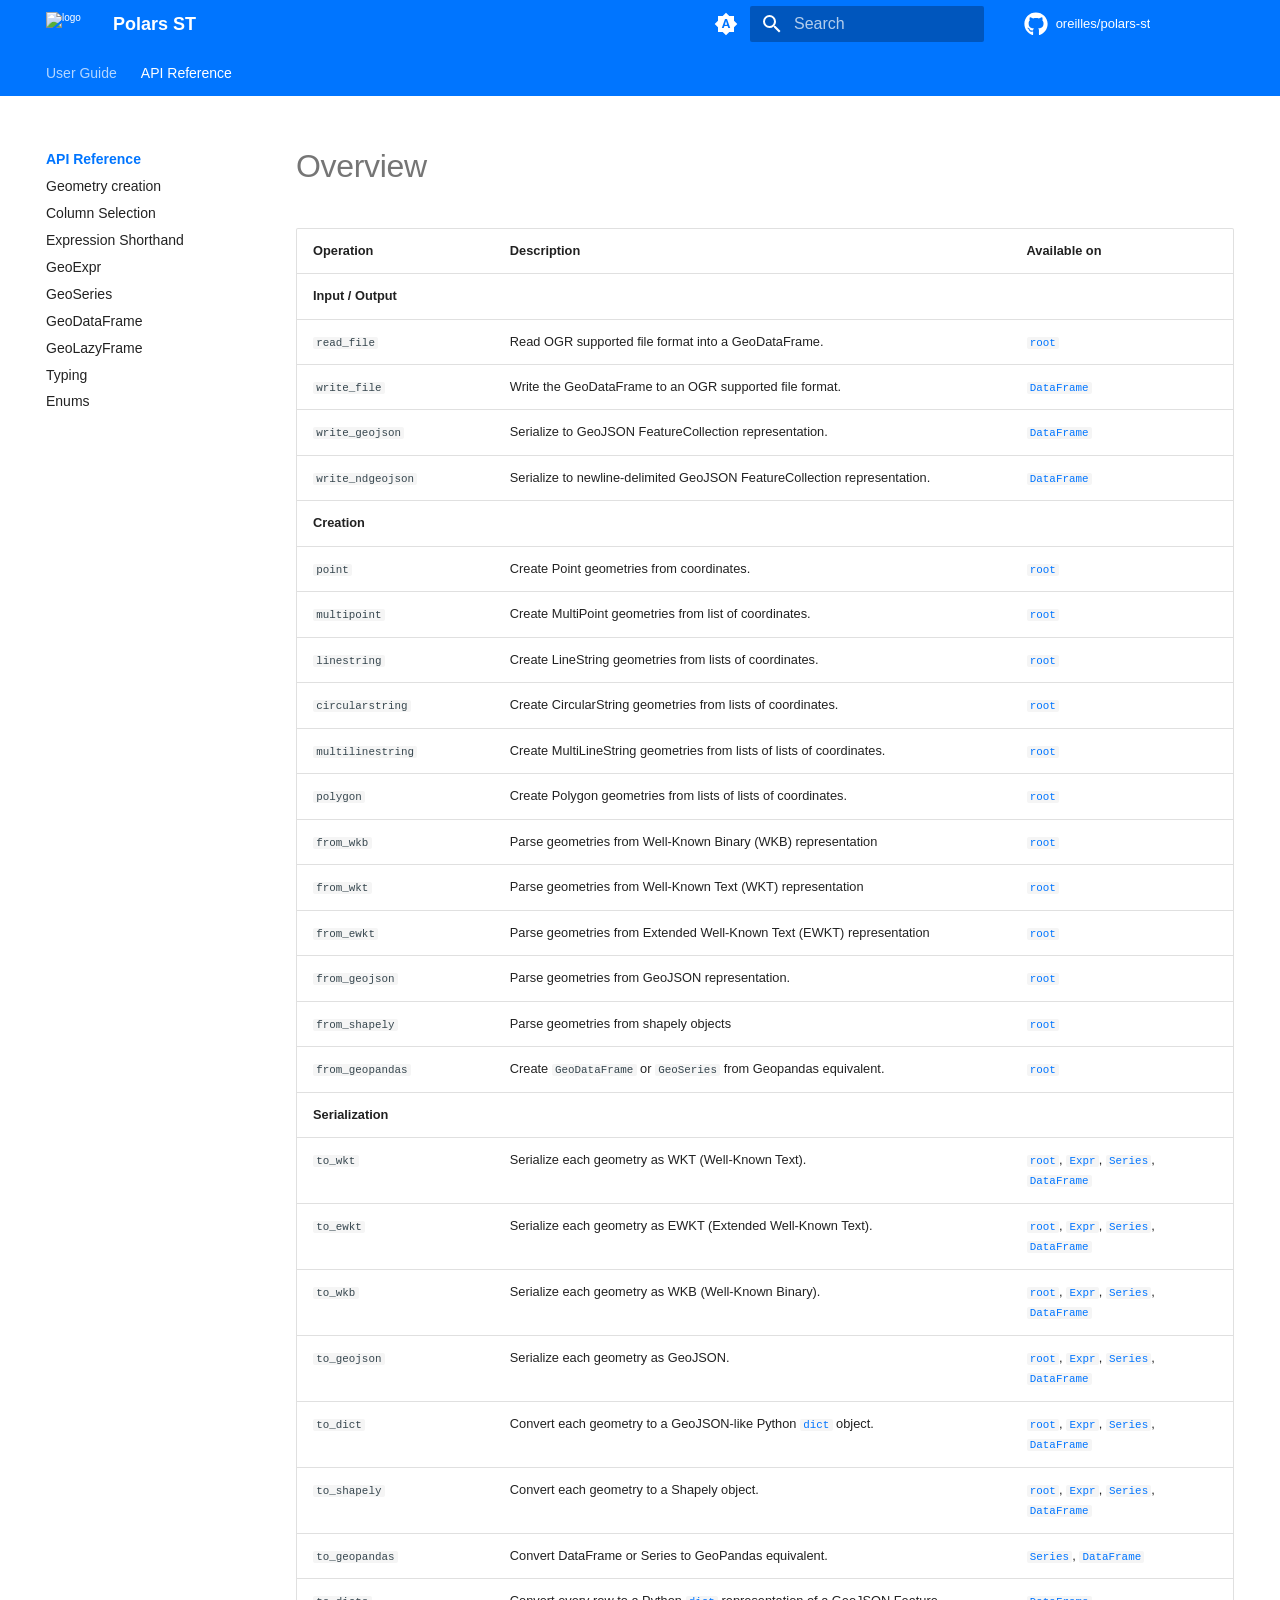
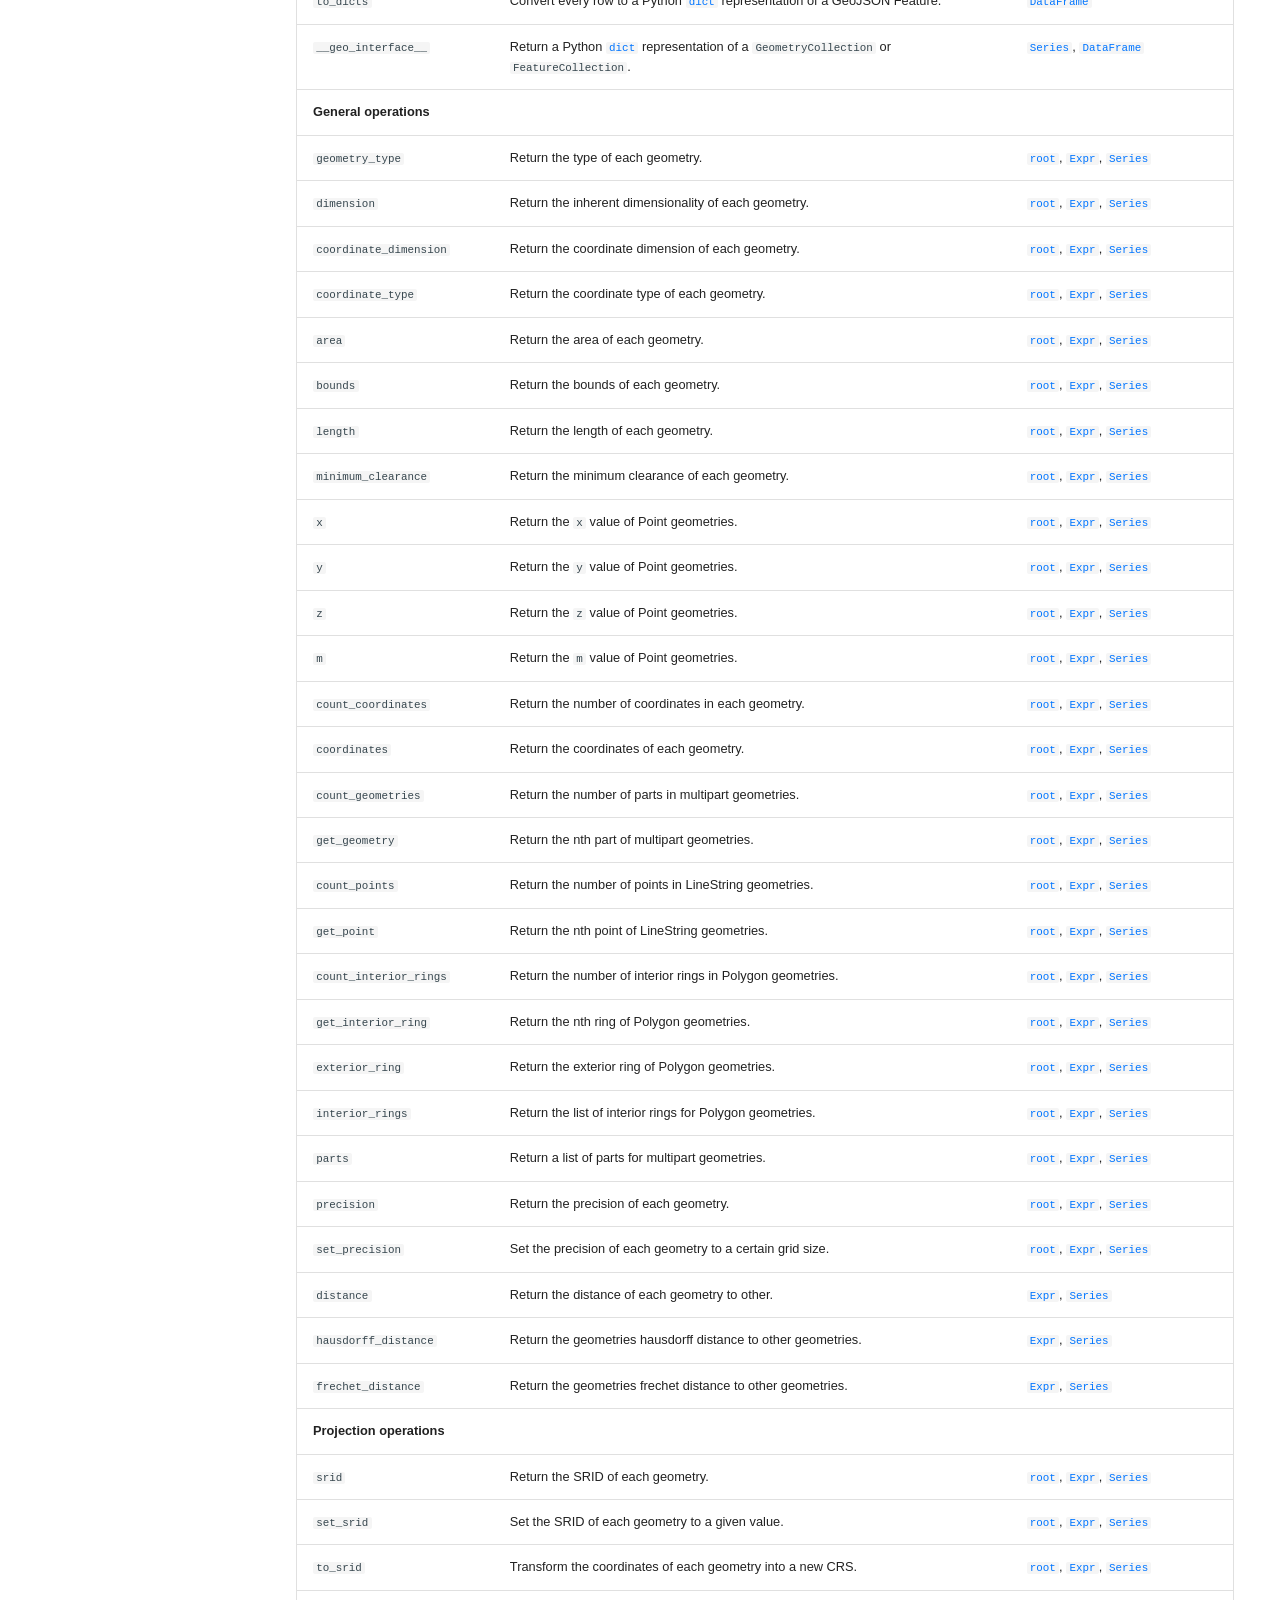
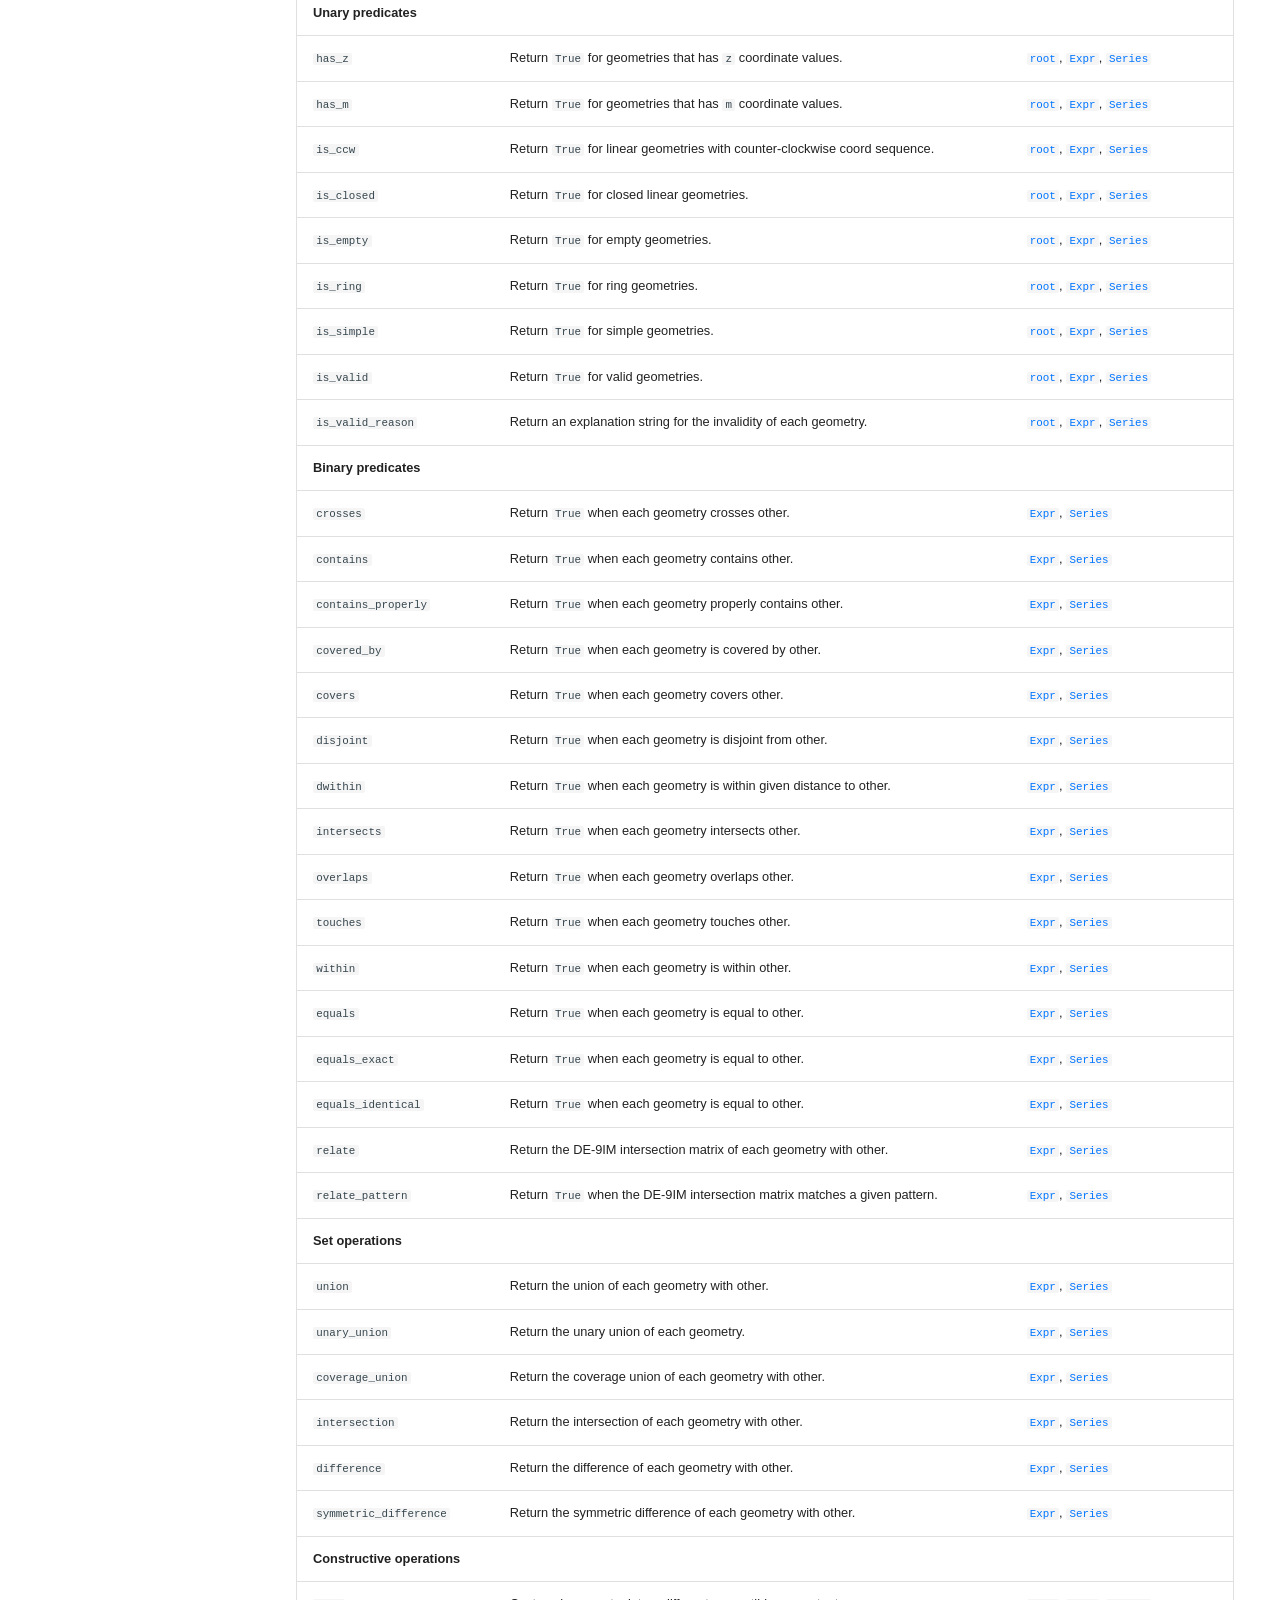
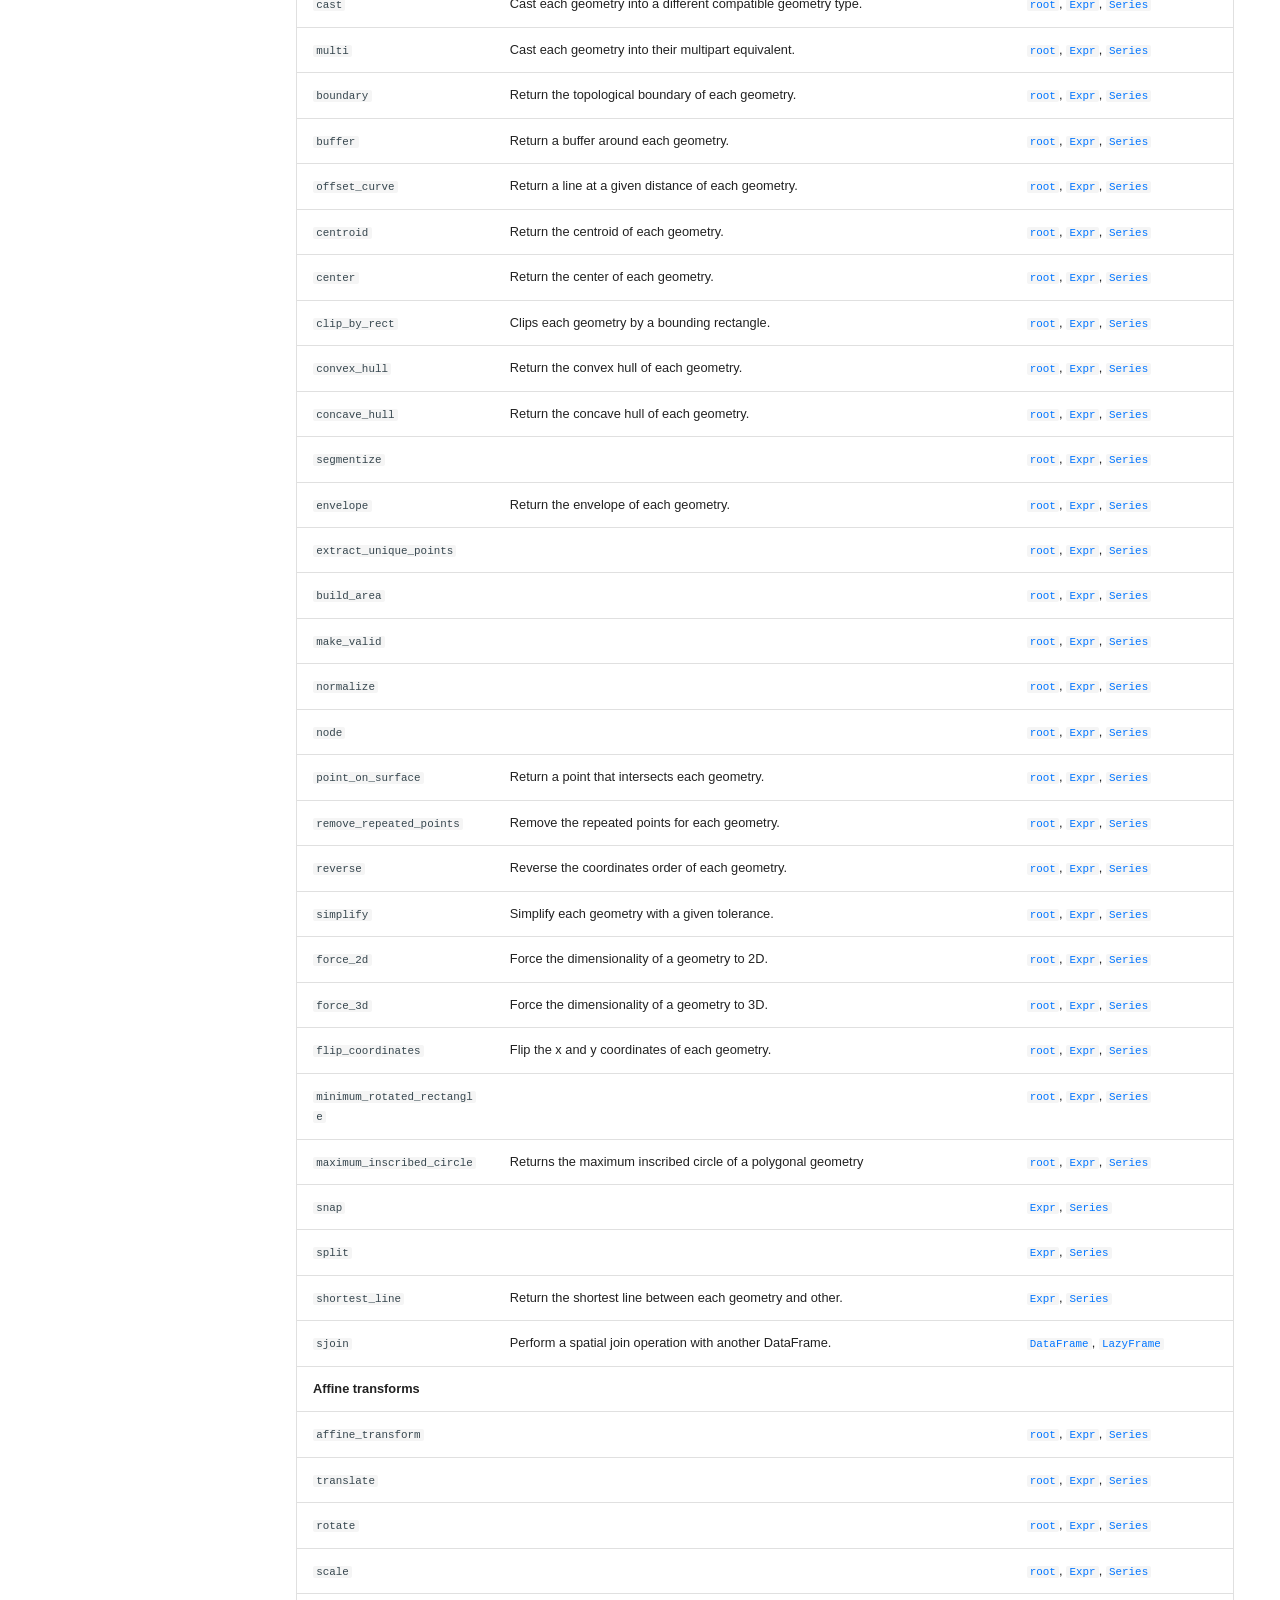
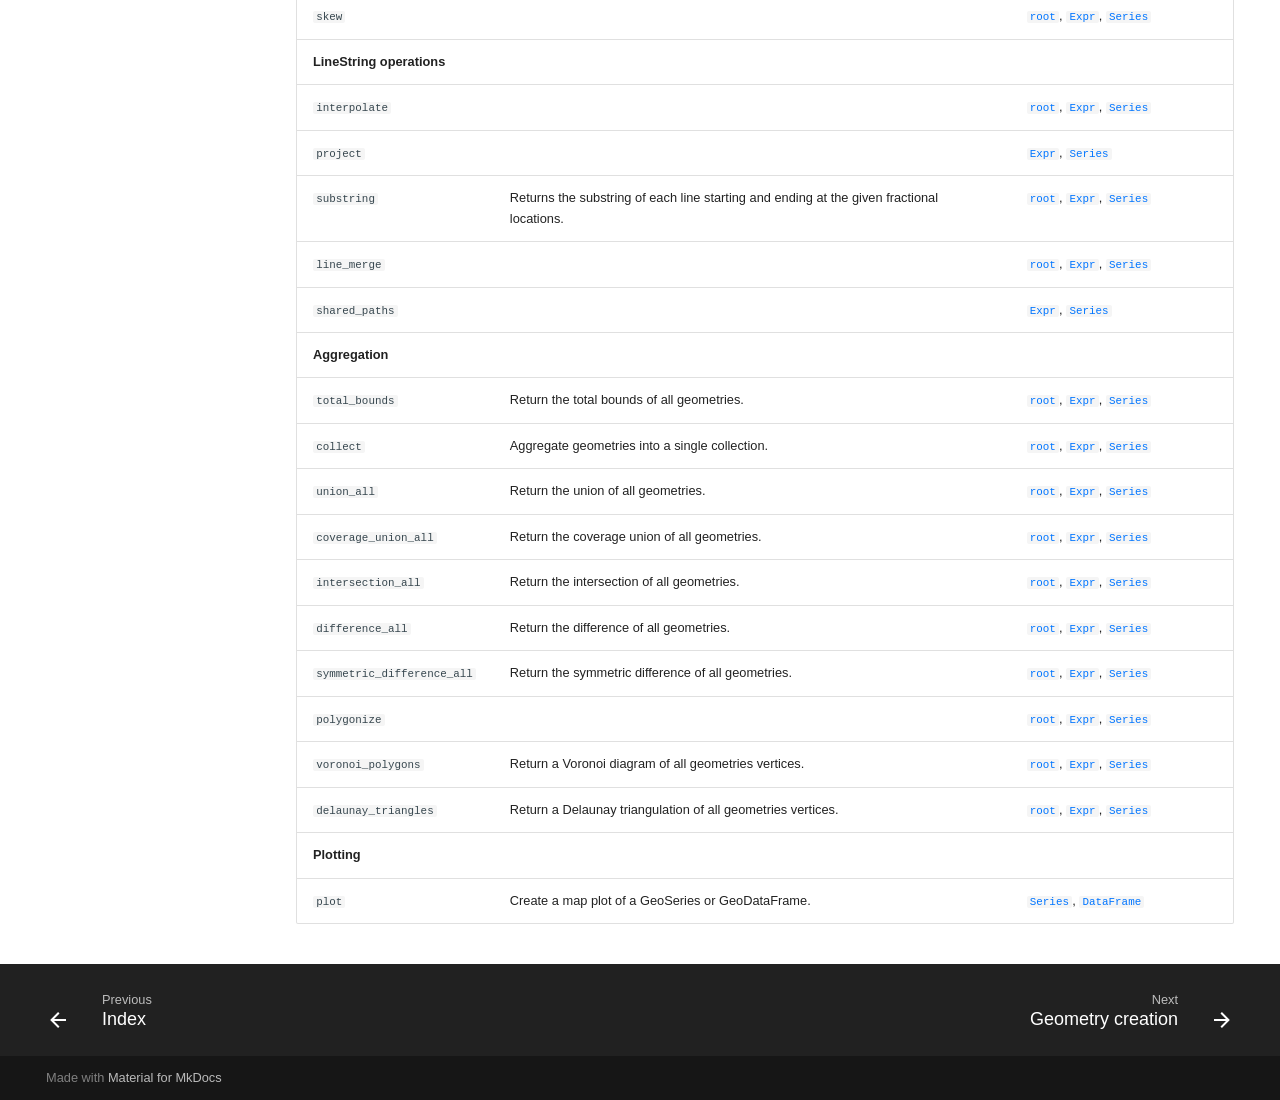
==== commit 9f64bc3f: "Deployed f5476d2 with MkDocs version: 1.6.1" ====
--- a/api-reference/index.html
+++ b/api-reference/index.html
@@ -21,7 +21,7 @@
       
       
       <link rel="icon" href="https://raw.githubusercontent.com/Oreilles/polars-st/main/assets/favicon.svg">
-      <meta name="generator" content="mkdocs-1.6.1, mkdocs-material-9.7.6">
+      <meta name="generator" content="mkdocs-1.6.1, mkdocs-material-9.7.7">
     
     
       
@@ -29,7 +29,7 @@
       
     
     
-      <link rel="stylesheet" href="../assets/stylesheets/main.484c7ddc.min.css">
+      <link rel="stylesheet" href="../assets/stylesheets/main.ec1eaa64.min.css">
       
         
         <link rel="stylesheet" href="../assets/stylesheets/palette.ab4e12ef.min.css">
@@ -1669,7 +1669,7 @@
       <script id="__config" type="application/json">{"annotate": null, "base": "..", "features": ["navigation.instant", "navigation.instant.prefetch", "navigation.instant.progress", "navigation.tabs", "navigation.footer", "navigation.indexes", "content.tabs.link", "content.tooltips", "content.footnote.tooltips", "search.highlight", "search.share", "search.suggest", "toc.follow", "navigation.top"], "search": "../assets/javascripts/workers/search.2c215733.min.js", "tags": null, "translations": {"clipboard.copied": "Copied to clipboard", "clipboard.copy": "Copy to clipboard", "search.result.more.one": "1 more on this page", "search.result.more.other": "# more on this page", "search.result.none": "No matching documents", "search.result.one": "1 matching document", "search.result.other": "# matching documents", "search.result.placeholder": "Type to start searching", "search.result.term.missing": "Missing", "select.version": "Select version"}, "version": null}</script>
     
     
-      <script src="../assets/javascripts/bundle.79ae519e.min.js"></script>
+      <script src="../assets/javascripts/bundle.d7400e89.min.js"></script>
       
     
   </body>
